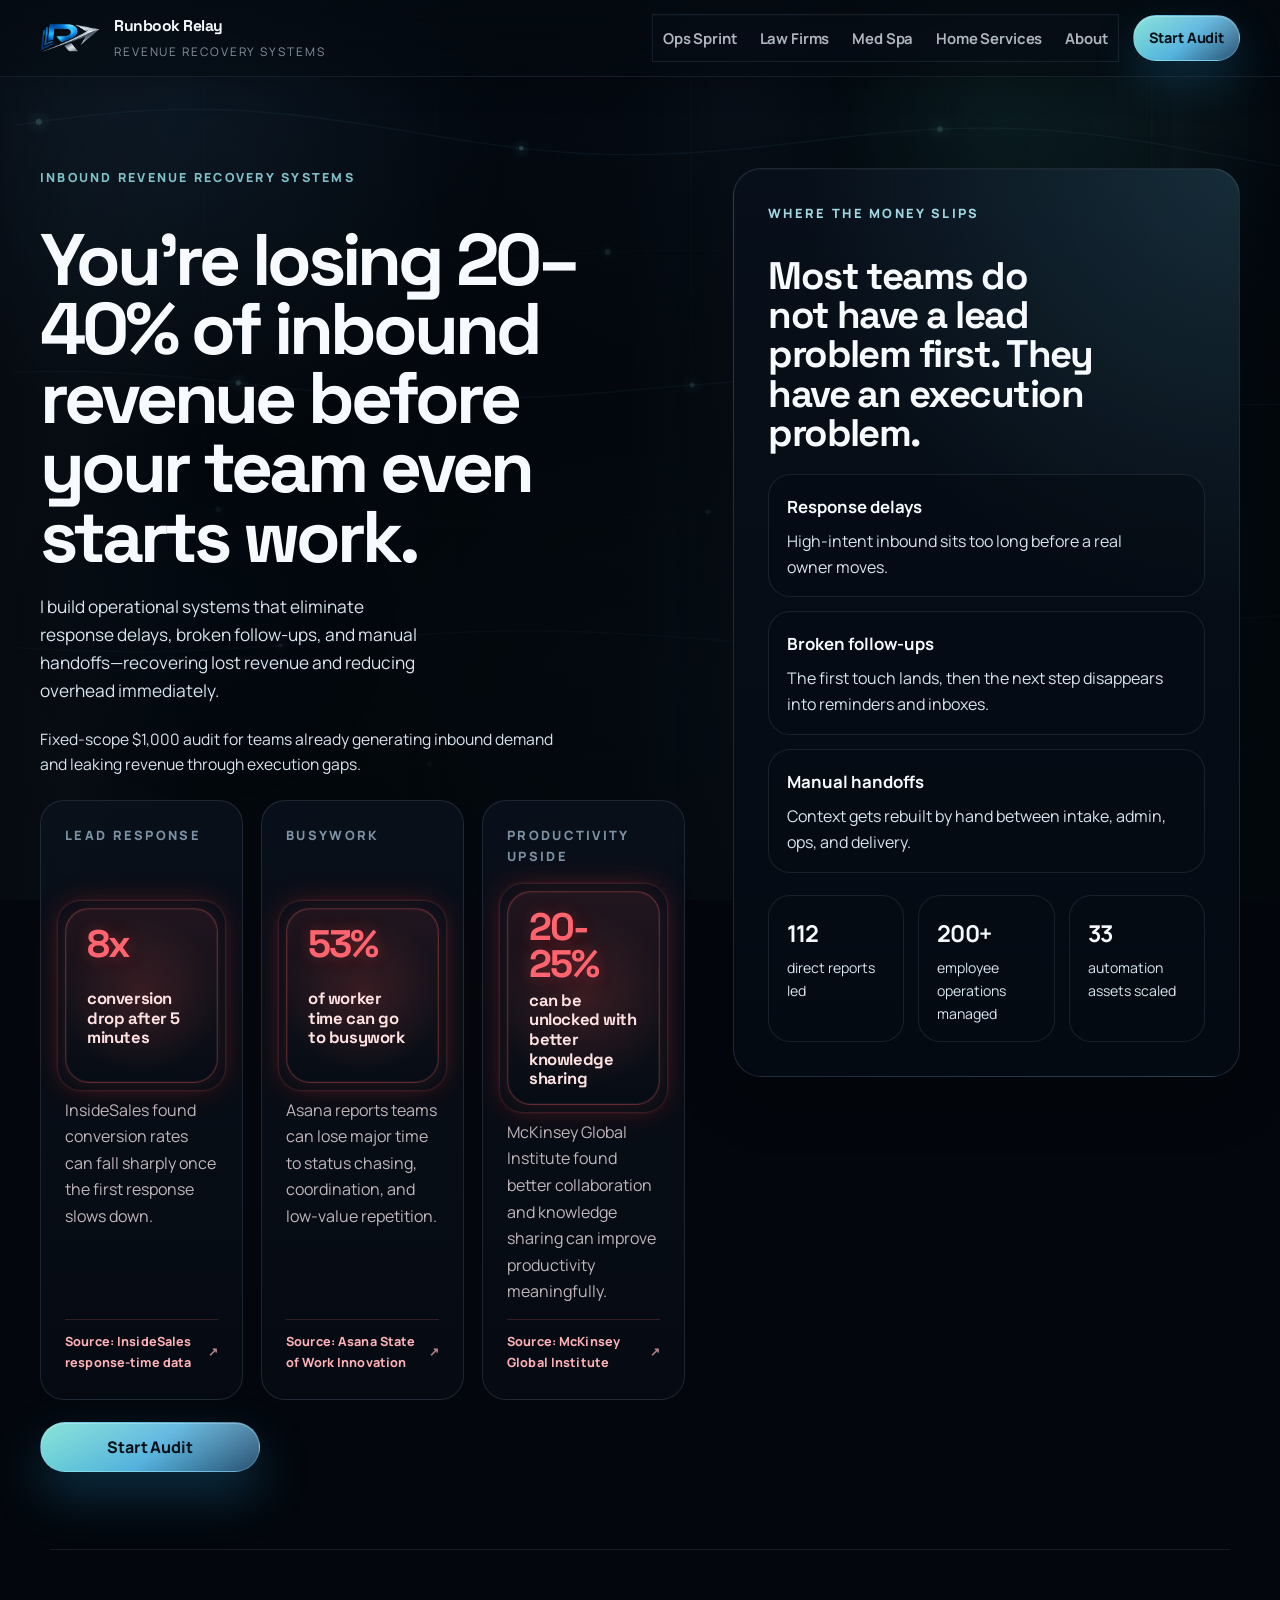
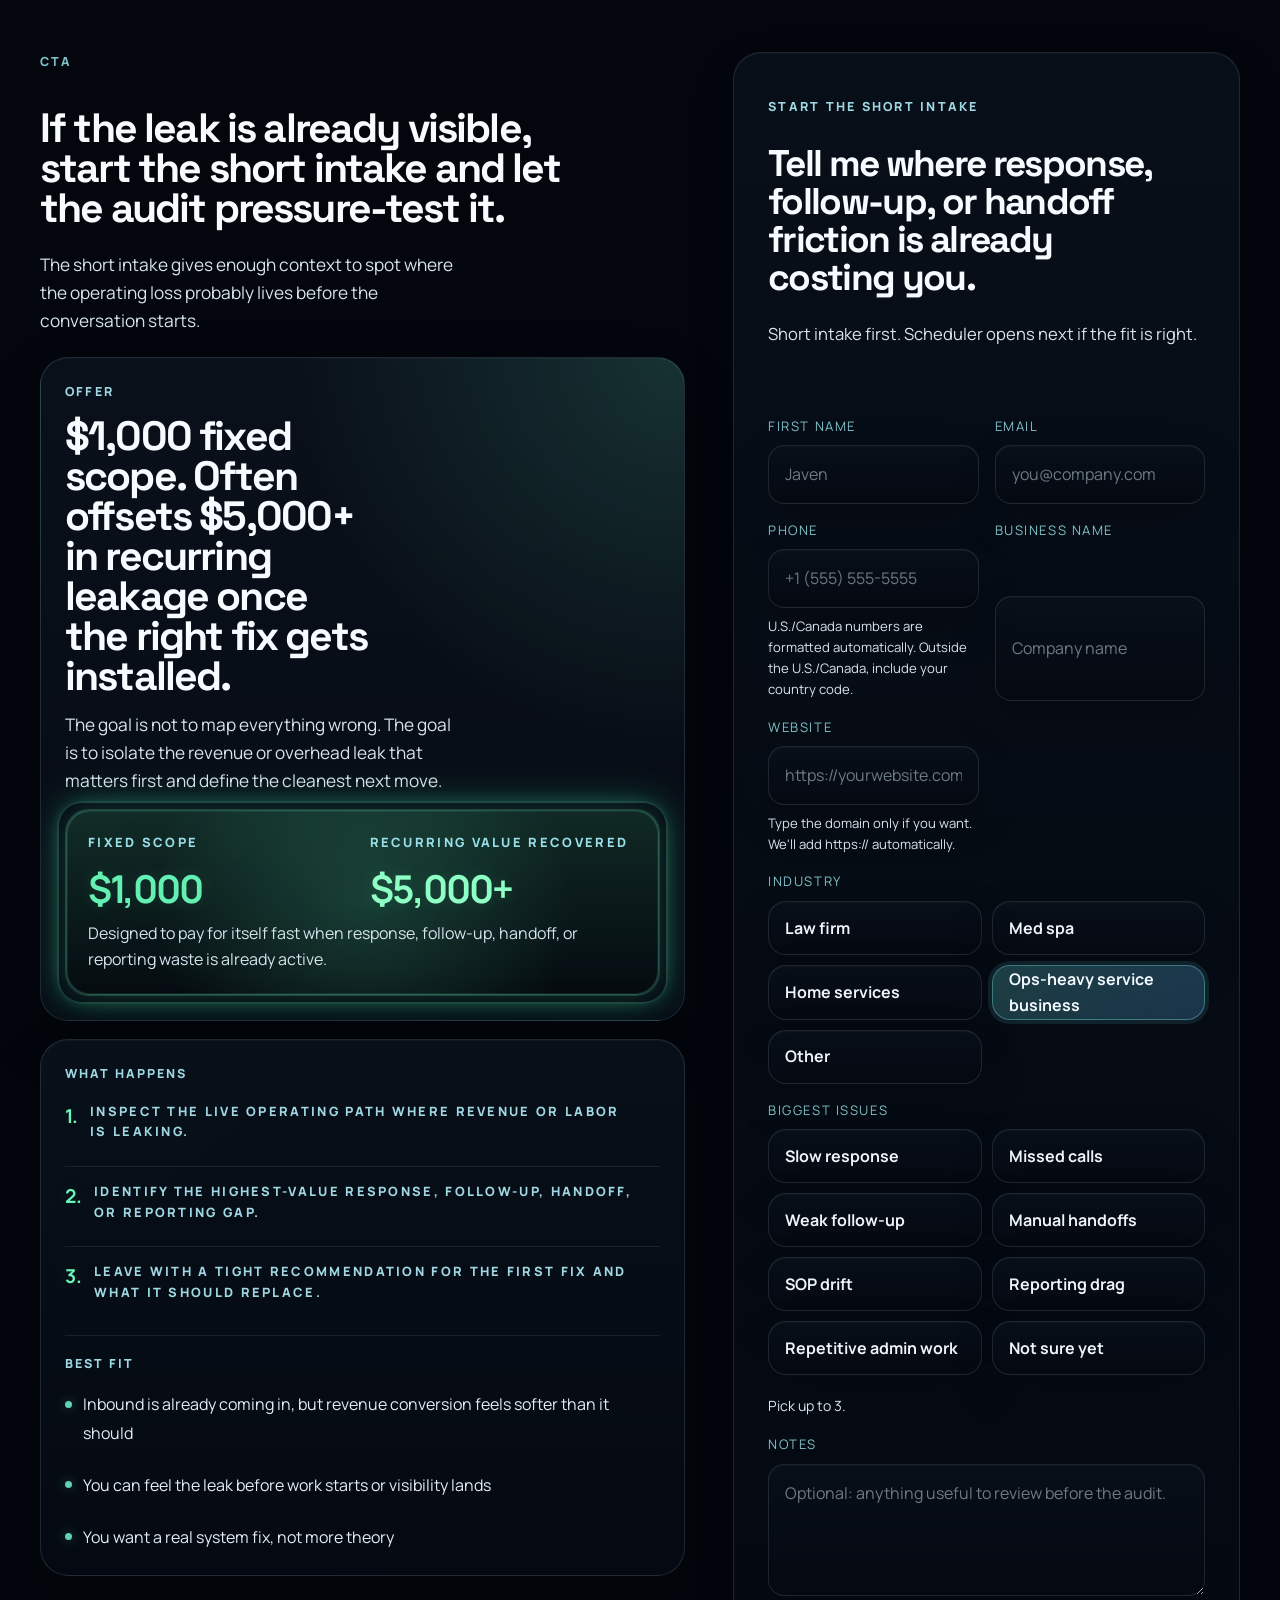
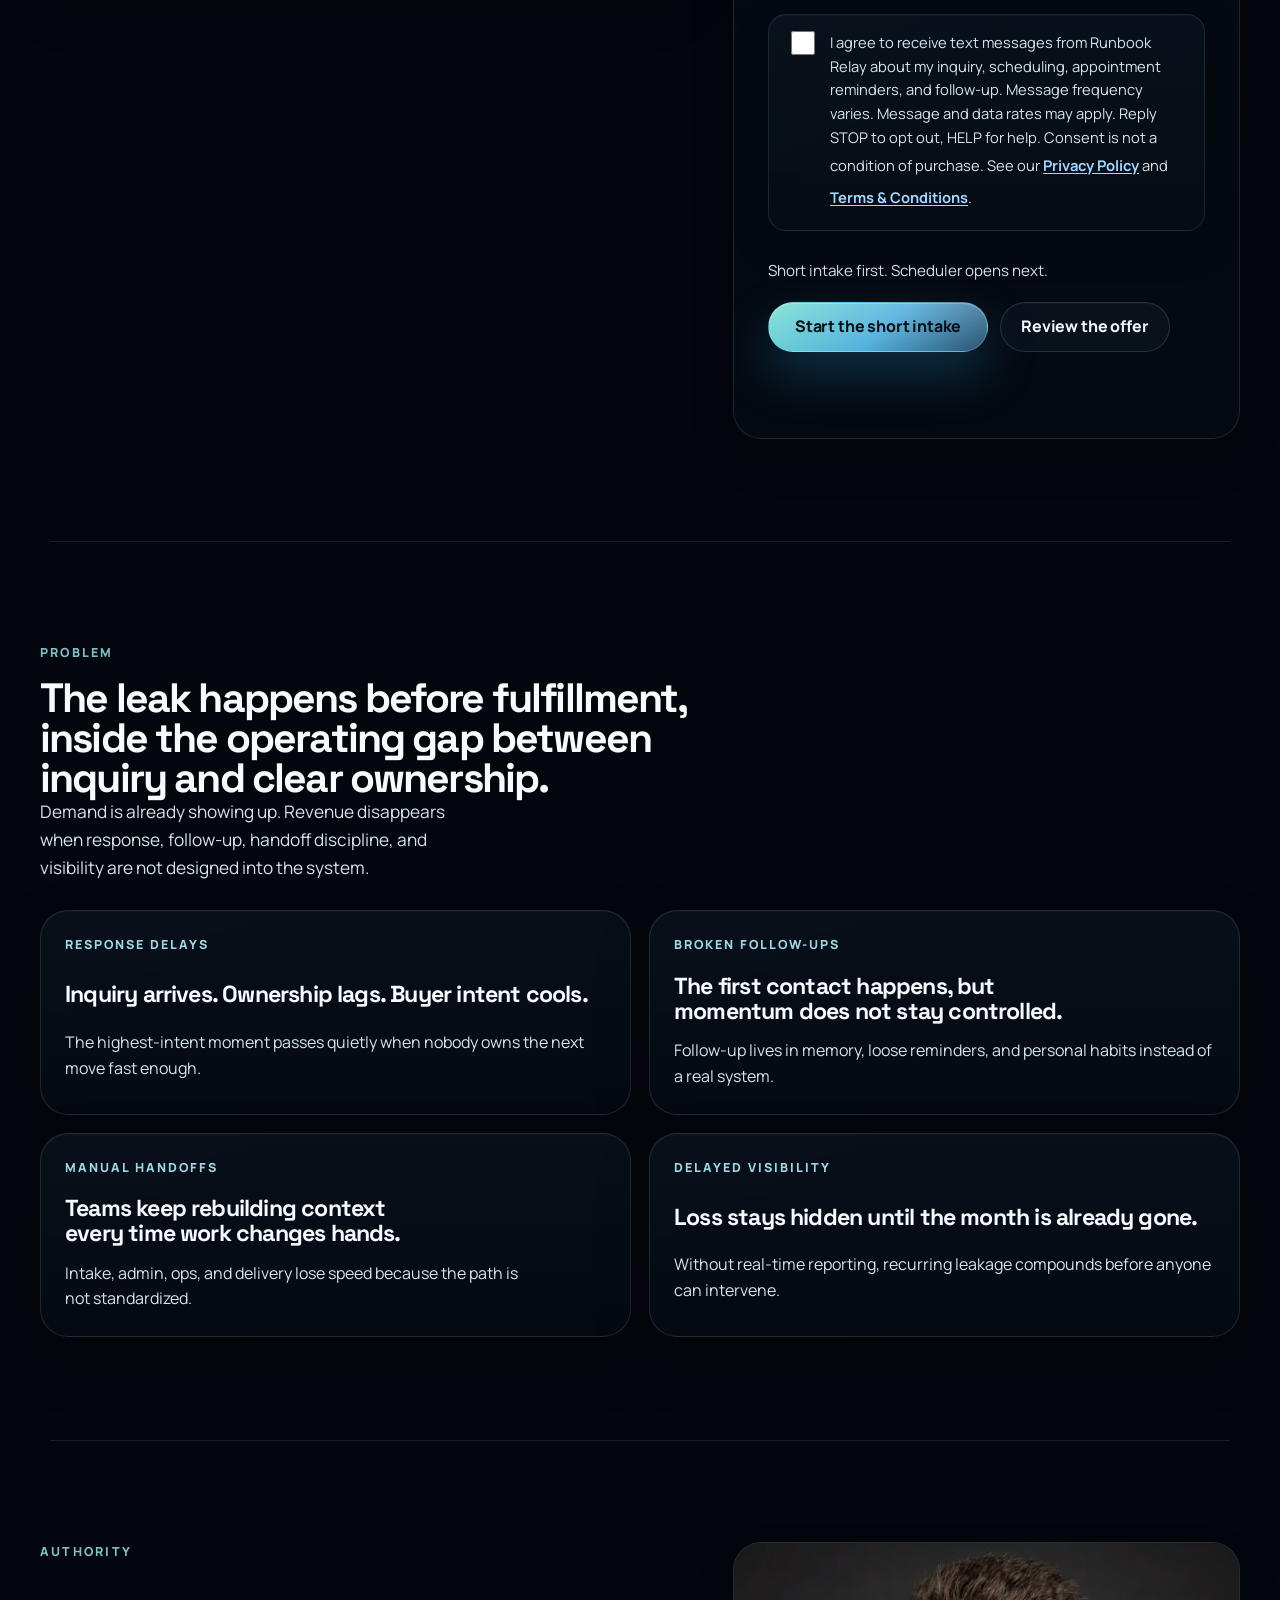
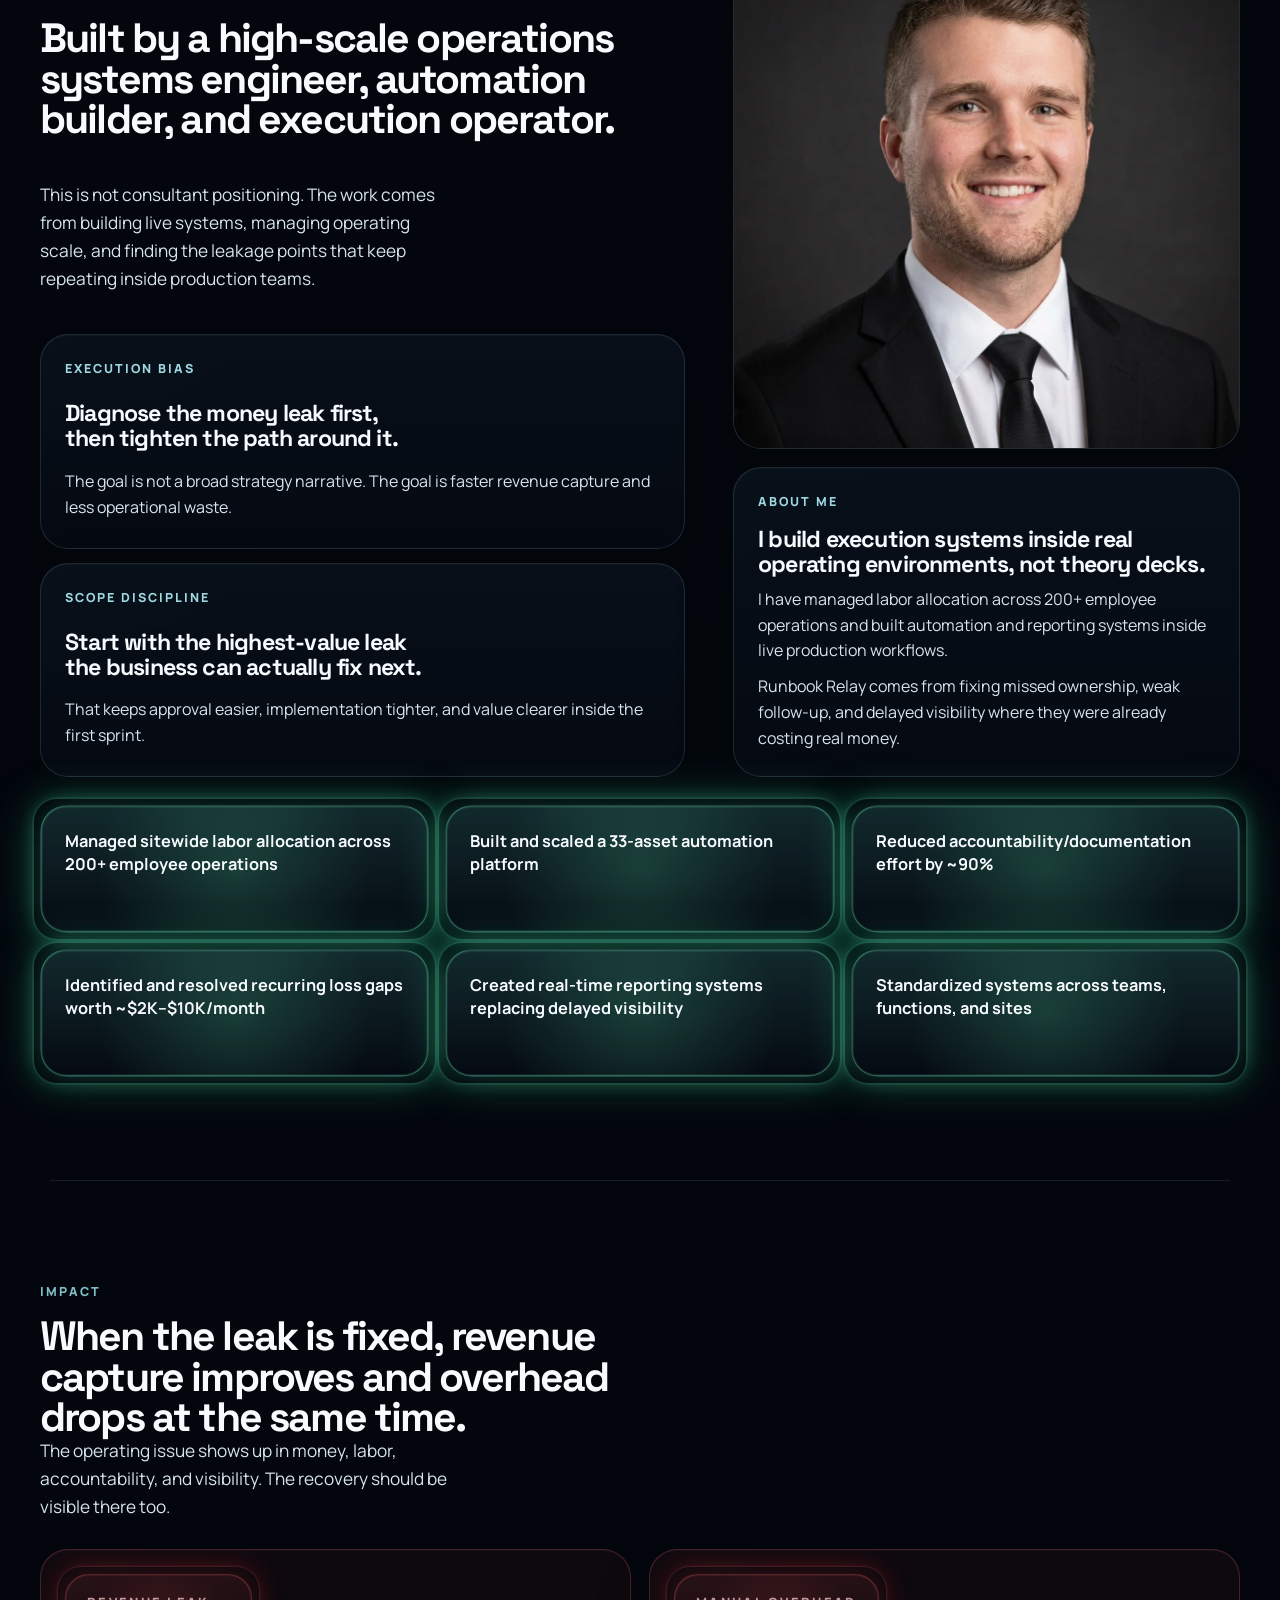
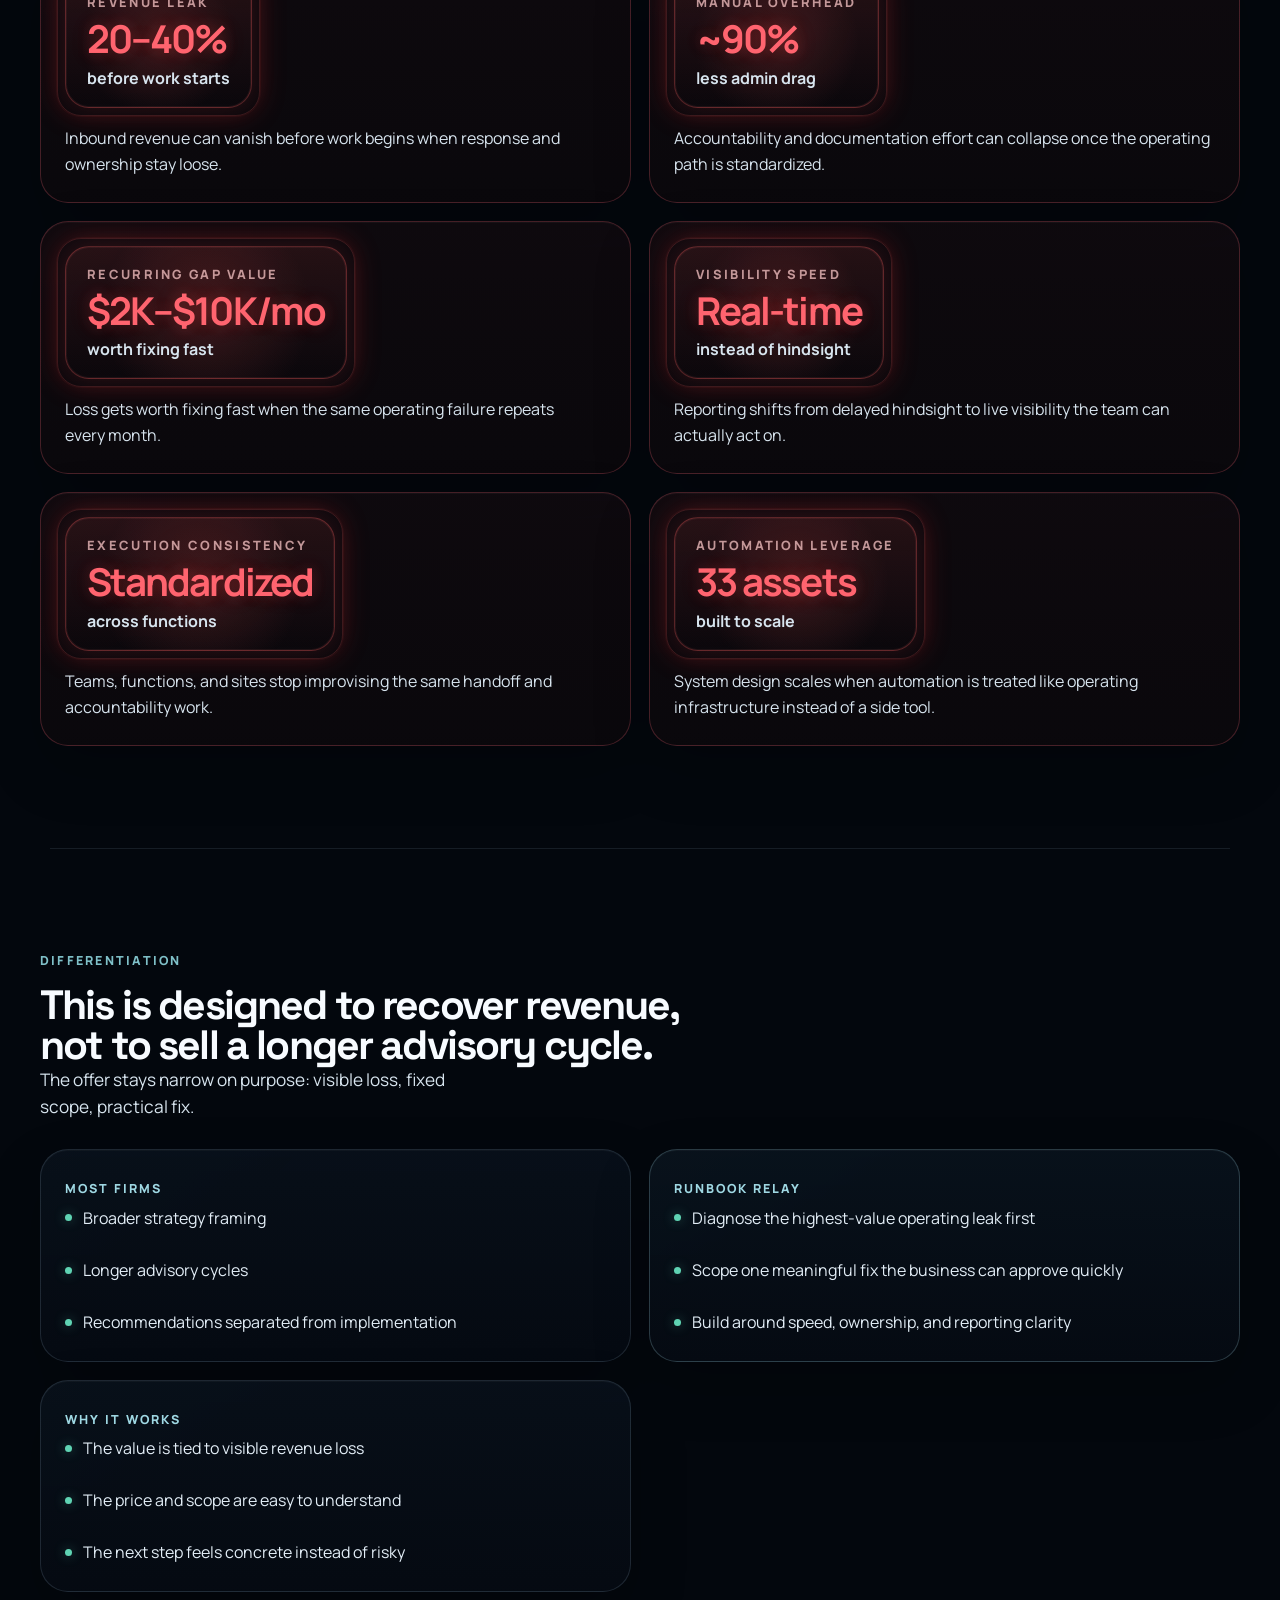
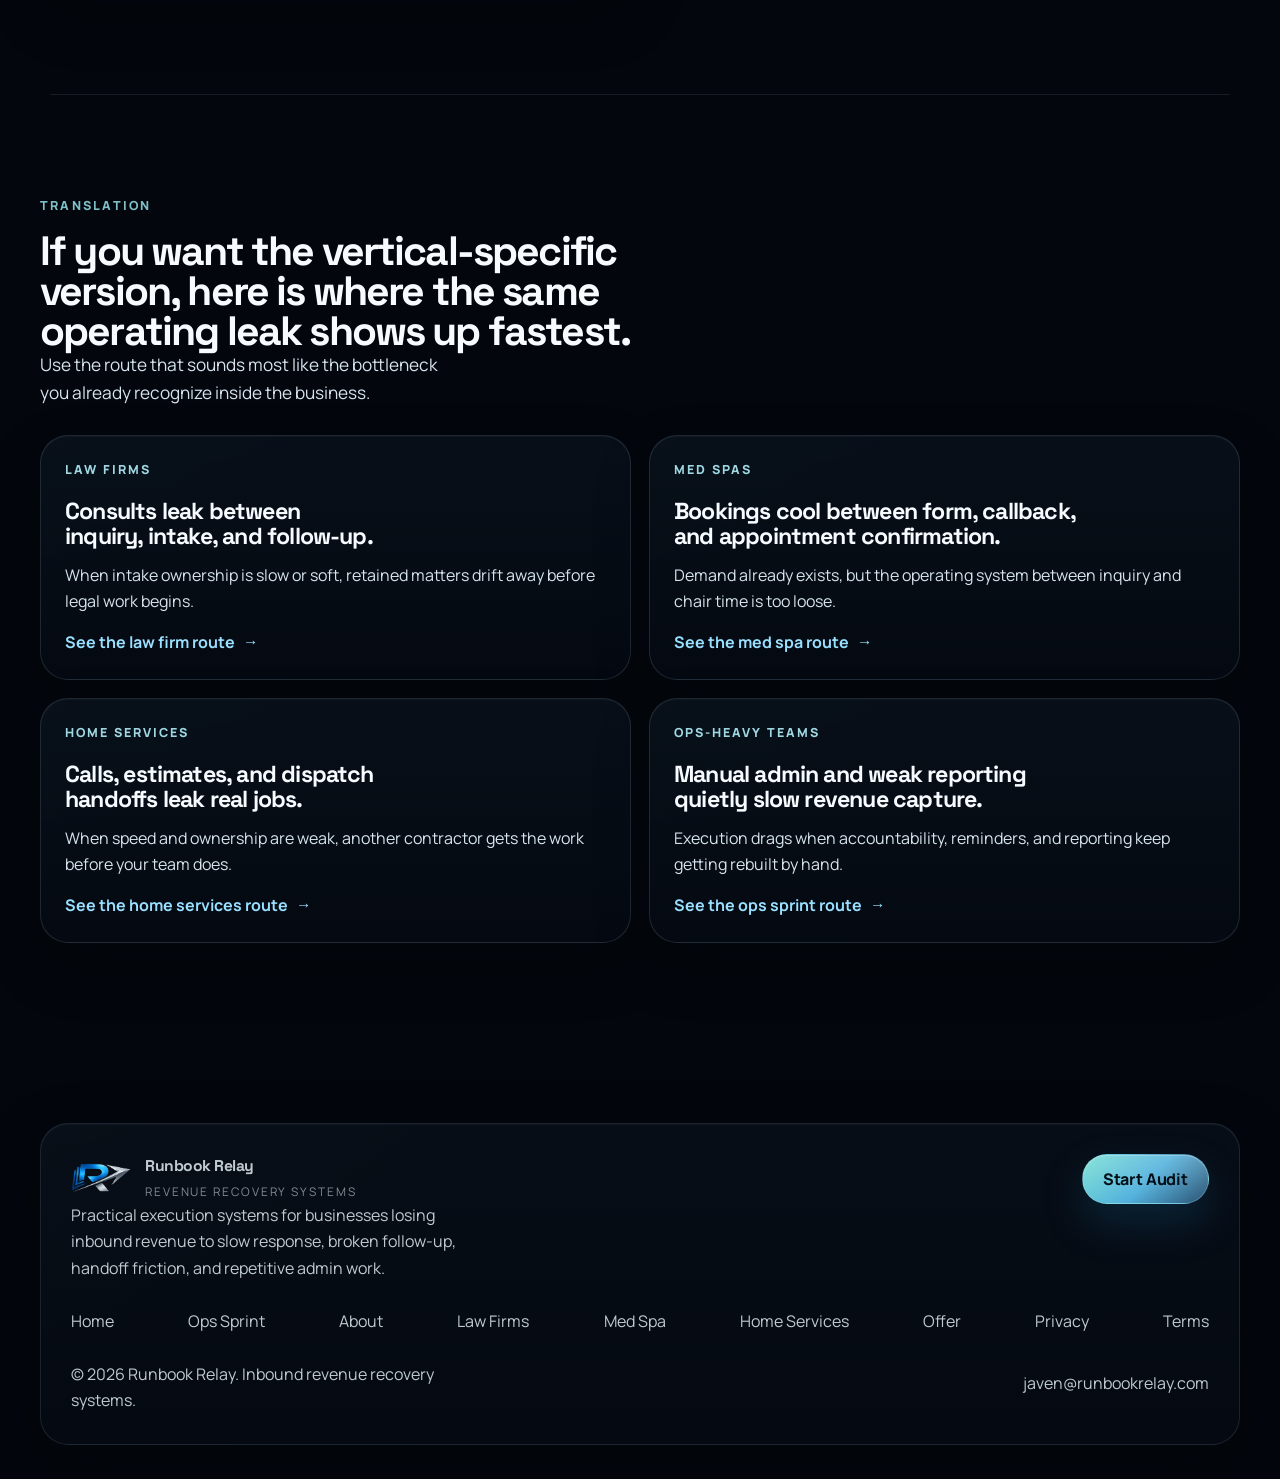
==== index.html @ 5893d386 "move offer beside intake form" ====
<!doctype html>
<html lang="en">
  <head>
    <meta charset="UTF-8" />
    <meta name="viewport" content="width=device-width, initial-scale=1.0" />
    <title>Runbook Relay | Inbound Revenue Recovery Systems</title>
    <meta
      name="description"
      content="Runbook Relay builds operational systems that eliminate response delays, broken follow-ups, and manual handoffs so service businesses recover lost inbound revenue faster."
    />
    <meta name="theme-color" content="#071019" />
    <meta property="og:title" content="Runbook Relay | Inbound Revenue Recovery Systems" />
    <meta
      property="og:description"
      content="Recover inbound revenue lost to slow response, broken follow-up, and manual handoffs with fixed-scope execution systems."
    />
    <meta property="og:type" content="website" />
    <meta property="og:url" content="https://runbookrelay.com/" />
    <meta name="twitter:card" content="summary_large_image" />
    <meta name="twitter:title" content="Runbook Relay | Inbound Revenue Recovery Systems" />
    <meta
      name="twitter:description"
      content="Runbook Relay installs execution systems that recover inbound revenue and cut manual overhead without strategy theater."
    />
    <link rel="icon" type="image/png" sizes="16x16" href="/favicon-16x16.png?v=20260411b" />
    <link rel="icon" type="image/png" sizes="32x32" href="/favicon-32x32.png?v=20260411b" />
    <link rel="shortcut icon" href="/favicon-32x32.png?v=20260411b" />
    <link rel="apple-touch-icon" sizes="180x180" href="/apple-touch-icon.png?v=20260411b" />
    <link
      rel="preload"
      href="./assets/fonts/manrope-latin.woff2?v=20260409i"
      as="font"
      type="font/woff2"
      crossorigin
    />
    <link
      rel="preload"
      href="./assets/fonts/space-grotesk-latin.woff2?v=20260409i"
      as="font"
      type="font/woff2"
      crossorigin
    />
    <link
      rel="preload"
      href="./assets/runbook-relay-brand-mark.webp?v=20260411b"
      as="image"
      type="image/webp"
      fetchpriority="high"
    />
    <link rel="canonical" href="https://runbookrelay.com/" />
    <link rel="stylesheet" href="./assets/styles.css?v=20260412m" />
    <script>
      window.RUNBOOK_RELAY_CONFIG = {
        siteUrl: "https://runbookrelay.com",
        businessName: "Runbook Relay",
        calendlyUrl: "https://calendly.com/javencin/20minopsaudit",
        thankYouPath: "/thank-you/",
        leadStorageKey: "rr_audit_lead",
        leadCaptureWebhook: "https://hooks.zapier.com/hooks/catch/27178698/u7gpaa4/",
        analytics: {
          ga4MeasurementId: "G-ZFQPBPZYZ7",
          posthogApiKey: "phc_rrYJ2yyNMwe4WhzRrTYmtsVxXaX8k3vsYy4yq6fLLn9N",
          posthogApiHost: "https://us.i.posthog.com",
          clarityProjectId: "w8wxphs466",
          debug: false
        }
      };
    </script>
    <script src="./assets/analytics.js?v=20260409i" defer></script>
    <script src="./assets/app.js?v=20260411i" defer></script>
    <script type="application/ld+json">
      {
        "@context": "https://schema.org",
        "@type": "ProfessionalService",
        "name": "Runbook Relay",
        "url": "https://runbookrelay.com/",
        "description": "Operational systems engineering for service businesses losing inbound revenue to response delays, weak follow-up, and manual handoffs.",
        "areaServed": "United States",
        "serviceType": [
          "Operations systems cleanup",
          "Lead follow-up systems",
          "Workflow automation",
          "Speed-to-lead improvement"
        ],
        "offers": {
          "@type": "Offer",
          "name": "Runbook Relay Audit",
          "priceCurrency": "USD",
          "price": "1000"
        }
      }
    </script>
  </head>
  <body class="route-home">
    <header class="site-header" data-site-header>
      <div class="shell site-header-inner">
        <a class="brand" href="./" aria-label="Runbook Relay home">
          <span class="brand-mark" aria-hidden="true"></span>
          <span class="brand-copy">
            <strong>Runbook Relay</strong>
            <span>Revenue recovery systems</span>
          </span>
        </a>

        <div class="nav-shell">
          <nav class="site-nav" aria-label="Primary" data-nav-menu>
            <div class="nav-links">
              <a href="./ops/" data-route="/ops">Ops Sprint</a>
              <a href="./law-firms/" data-route="/law-firms">Law Firms</a>
              <a href="./med-spa/" data-route="/med-spa">Med Spa</a>
              <a href="./home-services/" data-route="/home-services">Home Services</a>
              <a href="./about/" data-route="/about">About</a>
            </div>
          </nav>
          <div class="header-actions">
              <a class="button button-small button-primary" href="#audit-form" data-track="cta" data-track-label="nav_book_audit">Start Audit</a>
            </div>
          <button class="nav-toggle" type="button" aria-expanded="false" aria-label="Toggle navigation" data-nav-toggle>
            <span></span>
          </button>
        </div>
      </div>
    </header>

    <main class="rr-homepage">
      <section class="rr-home-section rr-home-hero anchor-offset" id="top">
        <div class="shell rr-home-hero-grid">
          <div class="rr-home-hero-copy" data-reveal>
            <p class="eyebrow">Inbound Revenue Recovery Systems</p>
            <h1 class="rr-home-hero-title">You&rsquo;re losing 20&ndash;40% of inbound revenue before your team even starts work.</h1>
            <p class="rr-home-hero-subhead">
              I build operational systems that eliminate response delays, broken follow-ups, and manual handoffs&mdash;recovering lost revenue and reducing overhead immediately.
            </p>
            <p class="rr-home-support">Fixed-scope $1,000 audit for teams already generating inbound demand and leaking revenue through execution gaps.</p>
            <div class="rr-home-hero-metrics" aria-label="Cited operating proof">
              <article class="rr-home-stat-card is-alert">
                <span class="proof-label">Lead response</span>
                <div class="proof-stat-lockup">
                  <strong class="proof-stat">8x</strong>
                  <p class="proof-emphasis">conversion drop after 5 minutes</p>
                </div>
                <p class="proof-copy">InsideSales found conversion rates can fall sharply once the first response slows down.</p>
                <a class="proof-source" href="https://www.insidesales.com/response-time-matters/" target="_blank" rel="noreferrer">Source: InsideSales response-time data</a>
              </article>
              <article class="rr-home-stat-card is-alert">
                <span class="proof-label">Busywork</span>
                <div class="proof-stat-lockup">
                  <strong class="proof-stat">53%</strong>
                  <p class="proof-emphasis">of worker time can go to busywork</p>
                </div>
                <p class="proof-copy">Asana reports teams can lose major time to status chasing, coordination, and low-value repetition.</p>
                <a class="proof-source" href="https://asana.com/resources/state-of-work-innovation" target="_blank" rel="noreferrer">Source: Asana State of Work Innovation</a>
              </article>
              <article class="rr-home-stat-card is-alert">
                <span class="proof-label">Productivity upside</span>
                <div class="proof-stat-lockup">
                  <strong class="proof-stat">20-25%</strong>
                  <p class="proof-emphasis">can be unlocked with better knowledge sharing</p>
                </div>
                <p class="proof-copy">McKinsey Global Institute found better collaboration and knowledge sharing can improve productivity meaningfully.</p>
                <a class="proof-source" href="https://www.mckinsey.com/industries/technology-media-and-telecommunications/our-insights/the-social-economy" target="_blank" rel="noreferrer">Source: McKinsey Global Institute</a>
              </article>
            </div>
            <div class="rr-home-hero-actions">
              <a class="button button-primary" href="#audit-form" data-track="cta" data-track-label="home_hero_start_audit">Start Audit</a>
            </div>
          </div>

          <aside class="rr-home-hero-panel" data-reveal>
            <p class="rr-home-panel-kicker">Where the money slips</p>
            <h2 class="rr-home-panel-title">Most teams do not have a lead problem first. They have an execution problem.</h2>
            <div class="rr-home-hero-list" aria-label="Execution leaks">
              <article class="rr-home-hero-list-item">
                <strong>Response delays</strong>
                <p>High-intent inbound sits too long before a real owner moves.</p>
              </article>
              <article class="rr-home-hero-list-item">
                <strong>Broken follow-ups</strong>
                <p>The first touch lands, then the next step disappears into reminders and inboxes.</p>
              </article>
              <article class="rr-home-hero-list-item">
                <strong>Manual handoffs</strong>
                <p>Context gets rebuilt by hand between intake, admin, ops, and delivery.</p>
              </article>
            </div>
            <div class="rr-home-mini-stats">
              <article class="rr-home-mini-stat">
                <strong>112</strong>
                <span>direct reports led</span>
              </article>
              <article class="rr-home-mini-stat">
                <strong>200+</strong>
                <span>employee operations managed</span>
              </article>
              <article class="rr-home-mini-stat">
                <strong>33</strong>
                <span>automation assets scaled</span>
              </article>
            </div>
          </aside>
        </div>
      </section>

<section class="rr-home-section anchor-offset" id="authority">
        <div class="shell rr-home-stack">
          <div class="rr-home-authority-grid" data-reveal>
            <div class="rr-home-authority-intro">
              <p class="eyebrow">Authority</p>
              <h2 class="rr-home-section-title">Built by a high-scale operations systems engineer, automation builder, and execution operator.</h2>
              <p class="rr-home-section-copy">
                This is not consultant positioning. The work comes from building live systems, managing operating scale, and finding the leakage points that keep repeating inside production teams.
              </p>
              <div class="rr-home-authority-summary">
                <article class="rr-home-card rr-home-authority-card">
                  <span class="card-kicker">Execution bias</span>
                  <h3 class="card-title">Diagnose the money leak first, then tighten the path around it.</h3>
                  <p>The goal is not a broad strategy narrative. The goal is faster revenue capture and less operational waste.</p>
                </article>
                <article class="rr-home-card rr-home-authority-card">
                  <span class="card-kicker">Scope discipline</span>
                  <h3 class="card-title">Start with the highest-value leak the business can actually fix next.</h3>
                  <p>That keeps approval easier, implementation tighter, and value clearer inside the first sprint.</p>
                </article>
              </div>
            </div>
            <div class="rr-home-authority-side">
              <figure class="rr-home-authority-photo">
                <img
                  src="./assets/founder-javen-cinocca.webp"
                  alt="Javen Cinocca, founder of Runbook Relay"
                  loading="eager"
                  fetchpriority="low"
                  decoding="async"
                  width="1024"
                  height="1024"
                />
              </figure>
              <article class="rr-home-card rr-home-about-box">
                <div class="rr-home-about-copy">
                  <span class="card-kicker">About me</span>
                  <h3 class="card-title">I build execution systems inside real operating environments, not theory decks.</h3>
                  <p>I have managed labor allocation across 200+ employee operations and built automation and reporting systems inside live production workflows.</p>
                  <p>Runbook Relay comes from fixing missed ownership, weak follow-up, and delayed visibility where they were already costing real money.</p>
                </div>
              </article>
            </div>
          </div>
          <div class="rr-home-proof-grid" aria-label="Authority proof points" data-reveal>
            <article class="rr-home-card rr-home-proof-card"><strong>Managed sitewide labor allocation across 200+ employee operations</strong></article>
            <article class="rr-home-card rr-home-proof-card"><strong>Built and scaled a 33-asset automation platform</strong></article>
            <article class="rr-home-card rr-home-proof-card"><strong>Reduced accountability/documentation effort by ~90%</strong></article>
            <article class="rr-home-card rr-home-proof-card"><strong>Identified and resolved recurring loss gaps worth ~$2K&ndash;$10K/month</strong></article>
            <article class="rr-home-card rr-home-proof-card"><strong>Created real-time reporting systems replacing delayed visibility</strong></article>
            <article class="rr-home-card rr-home-proof-card"><strong>Standardized systems across teams, functions, and sites</strong></article>
          </div>
        </div>
      </section>

<section class="rr-home-section anchor-offset" id="problem">
        <div class="shell rr-home-stack">
          <div class="rr-home-section-heading" data-reveal>
            <p class="eyebrow">Problem</p>
            <h2 class="rr-home-section-title">The leak happens before fulfillment, inside the operating gap between inquiry and clear ownership.</h2>
            <p class="rr-home-section-copy">
              Demand is already showing up. Revenue disappears when response, follow-up, handoff discipline, and visibility are not designed into the system.
            </p>
          </div>
          <div class="rr-home-problem-grid" data-reveal>
            <article class="rr-home-card rr-home-problem-card">
              <span class="card-kicker">Response delays</span>
              <h3 class="card-title">Inquiry arrives. Ownership lags. Buyer intent cools.</h3>
              <p>The highest-intent moment passes quietly when nobody owns the next move fast enough.</p>
            </article>
            <article class="rr-home-card rr-home-problem-card">
              <span class="card-kicker">Broken follow-ups</span>
              <h3 class="card-title">The first contact happens, but momentum does not stay controlled.</h3>
              <p>Follow-up lives in memory, loose reminders, and personal habits instead of a real system.</p>
            </article>
            <article class="rr-home-card rr-home-problem-card">
              <span class="card-kicker">Manual handoffs</span>
              <h3 class="card-title">Teams keep rebuilding context every time work changes hands.</h3>
              <p>Intake, admin, ops, and delivery lose speed because the path is not standardized.</p>
            </article>
            <article class="rr-home-card rr-home-problem-card">
              <span class="card-kicker">Delayed visibility</span>
              <h3 class="card-title">Loss stays hidden until the month is already gone.</h3>
              <p>Without real-time reporting, recurring leakage compounds before anyone can intervene.</p>
            </article>
          </div>
        </div>
      </section>

<section class="rr-home-section anchor-offset" id="impact">
        <div class="shell rr-home-stack">
          <div class="rr-home-section-heading" data-reveal>
            <p class="eyebrow">Impact</p>
            <h2 class="rr-home-section-title">When the leak is fixed, revenue capture improves and overhead drops at the same time.</h2>
            <p class="rr-home-section-copy">
              The operating issue shows up in money, labor, accountability, and visibility. The recovery should be visible there too.
            </p>
          </div>
          <div class="rr-home-impact-grid" data-reveal>
            <article class="rr-home-card rr-home-impact-card">
              <div class="rr-home-impact-lockup">
                <span>Revenue leak</span>
                <strong>20&ndash;40%</strong>
                <p class="rr-home-impact-emphasis">before work starts</p>
              </div>
              <p>Inbound revenue can vanish before work begins when response and ownership stay loose.</p>
            </article>
            <article class="rr-home-card rr-home-impact-card">
              <div class="rr-home-impact-lockup">
                <span>Manual overhead</span>
                <strong>~90%</strong>
                <p class="rr-home-impact-emphasis">less admin drag</p>
              </div>
              <p>Accountability and documentation effort can collapse once the operating path is standardized.</p>
            </article>
            <article class="rr-home-card rr-home-impact-card">
              <div class="rr-home-impact-lockup">
                <span>Recurring gap value</span>
                <strong>$2K&ndash;$10K/mo</strong>
                <p class="rr-home-impact-emphasis">worth fixing fast</p>
              </div>
              <p>Loss gets worth fixing fast when the same operating failure repeats every month.</p>
            </article>
            <article class="rr-home-card rr-home-impact-card">
              <div class="rr-home-impact-lockup">
                <span>Visibility speed</span>
                <strong>Real-time</strong>
                <p class="rr-home-impact-emphasis">instead of hindsight</p>
              </div>
              <p>Reporting shifts from delayed hindsight to live visibility the team can actually act on.</p>
            </article>
            <article class="rr-home-card rr-home-impact-card">
              <div class="rr-home-impact-lockup">
                <span>Execution consistency</span>
                <strong>Standardized</strong>
                <p class="rr-home-impact-emphasis">across functions</p>
              </div>
              <p>Teams, functions, and sites stop improvising the same handoff and accountability work.</p>
            </article>
            <article class="rr-home-card rr-home-impact-card">
              <div class="rr-home-impact-lockup">
                <span>Automation leverage</span>
                <strong>33 assets</strong>
                <p class="rr-home-impact-emphasis">built to scale</p>
              </div>
              <p>System design scales when automation is treated like operating infrastructure instead of a side tool.</p>
            </article>
          </div>
        </div>
      </section>

<section class="rr-home-section anchor-offset" id="differentiation">
        <div class="shell rr-home-stack">
          <div class="rr-home-section-heading" data-reveal>
            <p class="eyebrow">Differentiation</p>
            <h2 class="rr-home-section-title">This is designed to recover revenue, not to sell a longer advisory cycle.</h2>
            <p class="rr-home-section-copy">
              The offer stays narrow on purpose: visible loss, fixed scope, practical fix.
            </p>
          </div>
          <div class="rr-home-diff-grid" data-reveal>
            <article class="rr-home-card rr-home-diff-card">
              <span class="card-kicker">Most firms</span>
              <ul class="list-tight">
                <li>Broader strategy framing</li>
                <li>Longer advisory cycles</li>
                <li>Recommendations separated from implementation</li>
              </ul>
            </article>
            <article class="rr-home-card rr-home-diff-card rr-home-diff-card-primary">
              <span class="card-kicker">Runbook Relay</span>
              <ul class="list-tight">
                <li>Diagnose the highest-value operating leak first</li>
                <li>Scope one meaningful fix the business can approve quickly</li>
                <li>Build around speed, ownership, and reporting clarity</li>
              </ul>
            </article>
            <article class="rr-home-card rr-home-diff-card">
              <span class="card-kicker">Why it works</span>
              <ul class="list-tight">
                <li>The value is tied to visible revenue loss</li>
                <li>The price and scope are easy to understand</li>
                <li>The next step feels concrete instead of risky</li>
              </ul>
            </article>
          </div>
        </div>
      </section>

<section class="rr-home-section anchor-offset" id="translation">
        <div class="shell rr-home-stack">
          <div class="rr-home-section-heading" data-reveal>
            <p class="eyebrow">Translation</p>
            <h2 class="rr-home-section-title">If you want the vertical-specific version, here is where the same operating leak shows up fastest.</h2>
            <p class="rr-home-section-copy">Use the route that sounds most like the bottleneck you already recognize inside the business.</p>
          </div>
          <div class="rr-home-translation-grid" data-reveal>
            <article class="rr-home-card rr-home-translation-card">
              <span class="card-kicker">Law firms</span>
              <h3 class="card-title">Consults leak between inquiry, intake, and follow-up.</h3>
              <p>When intake ownership is slow or soft, retained matters drift away before legal work begins.</p>
              <a class="route-link" href="./law-firms/">See the law firm route</a>
            </article>
            <article class="rr-home-card rr-home-translation-card">
              <span class="card-kicker">Med spas</span>
              <h3 class="card-title">Bookings cool between form, callback, and appointment confirmation.</h3>
              <p>Demand already exists, but the operating system between inquiry and chair time is too loose.</p>
              <a class="route-link" href="./med-spa/">See the med spa route</a>
            </article>
            <article class="rr-home-card rr-home-translation-card">
              <span class="card-kicker">Home services</span>
              <h3 class="card-title">Calls, estimates, and dispatch handoffs leak real jobs.</h3>
              <p>When speed and ownership are weak, another contractor gets the work before your team does.</p>
              <a class="route-link" href="./home-services/">See the home services route</a>
            </article>
            <article class="rr-home-card rr-home-translation-card">
              <span class="card-kicker">Ops-heavy teams</span>
              <h3 class="card-title">Manual admin and weak reporting quietly slow revenue capture.</h3>
              <p>Execution drags when accountability, reminders, and reporting keep getting rebuilt by hand.</p>
              <a class="route-link" href="./ops/">See the ops sprint route</a>
            </article>
          </div>
        </div>
      </section>

<section class="rr-home-section anchor-offset" id="cta">
        <div class="shell rr-home-cta-grid">
          <article class="rr-home-cta-copy" data-reveal>
            <p class="eyebrow">CTA</p>
            <h2 class="rr-home-section-title">If the leak is already visible, start the short intake and let the audit pressure-test it.</h2>
            <p class="rr-home-section-copy">
              The short intake gives enough context to spot where the operating loss probably lives before the conversation starts.
            </p>
            <div class="rr-home-offer-shell anchor-offset" id="offer">
              <div class="rr-home-offer-grid">
                <article class="rr-home-card rr-home-offer-card rr-home-offer-primary">
                  <p class="eyebrow">Offer</p>
                  <h3 class="rr-home-section-title">$1,000 fixed scope. Often offsets $5,000+ in recurring leakage once the right fix gets installed.</h3>
                  <p class="rr-home-section-copy">
                    The goal is not to map everything wrong. The goal is to isolate the revenue or overhead leak that matters first and define the cleanest next move.
                  </p>
                  <div class="rr-home-offer-price">
                    <div class="rr-home-offer-metric">
                      <span>Fixed scope</span>
                      <strong>$1,000</strong>
                    </div>
                    <div class="rr-home-offer-metric rr-home-offer-metric-success">
                      <span>Recurring value recovered</span>
                      <strong>$5,000+</strong>
                    </div>
                    <p>Designed to pay for itself fast when response, follow-up, handoff, or reporting waste is already active.</p>
                  </div>
                </article>
                <article class="rr-home-card rr-home-offer-card rr-home-offer-detail">
                  <div class="rr-home-offer-detail-block">
                    <span class="card-kicker">What happens</span>
                    <div class="rr-home-offer-steps">
                      <div><strong>1.</strong><span>Inspect the live operating path where revenue or labor is leaking.</span></div>
                      <div><strong>2.</strong><span>Identify the highest-value response, follow-up, handoff, or reporting gap.</span></div>
                      <div><strong>3.</strong><span>Leave with a tight recommendation for the first fix and what it should replace.</span></div>
                    </div>
                  </div>
                  <div class="rr-home-offer-detail-block">
                    <span class="card-kicker">Best fit</span>
                    <ul class="list-tight">
                      <li>Inbound is already coming in, but revenue conversion feels softer than it should</li>
                      <li>You can feel the leak before work starts or visibility lands</li>
                      <li>You want a real system fix, not more theory</li>
                    </ul>
                  </div>
                </article>
              </div>
            </div>
          </article>

          <article class="surface rr-home-form-panel form-panel" data-reveal id="audit-form">
            <div class="section-header compact">
              <p class="eyebrow">Start the short intake</p>
              <h3 class="section-title">Tell me where response, follow-up, or handoff friction is already costing you.</h3>
              <p class="section-copy">Short intake first. Scheduler opens next if the fit is right.</p>
            </div>
            <form class="audit-form" data-audit-form data-default-industry="ops_heavy_services" data-page-label="/" novalidate>
              <div class="form-grid">
                <label class="field">
                  <span class="field-label">First name</span>
                  <input type="text" name="first_name" placeholder="Javen" required />
                </label>
                <label class="field">
                  <span class="field-label">Email</span>
                  <input type="email" name="email" placeholder="you@company.com" required />
                </label>
                <label class="field">
                  <span class="field-label">Phone</span>
                  <input type="tel" name="phone" placeholder="+1 (555) 555-5555" inputmode="tel" autocomplete="tel" required />
                  <span class="field-help">U.S./Canada numbers are formatted automatically. Outside the U.S./Canada, include your country code.</span>
                </label>
                <label class="field">
                  <span class="field-label">Business name</span>
                  <input type="text" name="business_name" placeholder="Company name" required />
                </label>
                <label class="field">
                  <span class="field-label">Website</span>
                  <input
                    type="text"
                    name="website"
                    inputmode="url"
                    autocomplete="url"
                    autocapitalize="none"
                    spellcheck="false"
                    placeholder="https://yourwebsite.com"
                    required
                  />
                  <span class="field-help">Type the domain only if you want. We&apos;ll add https:// automatically.</span>
                </label>
                <div class="field field-full choice-field">
                  <span class="field-label">Industry</span>
                  <div class="choice-group" data-choice-group data-choice-name="industry">
                    <input type="hidden" name="industry" required data-choice-input />
                    <div class="choice-options">
                      <button class="choice-button" type="button" data-choice-value="law_firm">Law firm</button>
                      <button class="choice-button" type="button" data-choice-value="med_spa">Med spa</button>
                      <button class="choice-button" type="button" data-choice-value="home_services">Home services</button>
                      <button class="choice-button" type="button" data-choice-value="ops_heavy_services">Ops-heavy service business</button>
                      <button class="choice-button" type="button" data-choice-value="other">Other</button>
                    </div>
                  </div>
                </div>
                <div class="field field-full choice-field">
                  <span class="field-label">Biggest issues</span>
                  <div class="choice-group" data-choice-group data-choice-name="biggest_issue" data-choice-max="3">
                    <input type="hidden" name="biggest_issue" required data-choice-input />
                    <div class="choice-options">
                      <button class="choice-button" type="button" data-choice-value="slow_response">Slow response</button>
                      <button class="choice-button" type="button" data-choice-value="missed_calls">Missed calls</button>
                      <button class="choice-button" type="button" data-choice-value="weak_follow_up">Weak follow-up</button>
                      <button class="choice-button" type="button" data-choice-value="manual_handoffs">Manual handoffs</button>
                      <button class="choice-button" type="button" data-choice-value="sop_drift">SOP drift</button>
                      <button class="choice-button" type="button" data-choice-value="reporting_drag">Reporting drag</button>
                      <button class="choice-button" type="button" data-choice-value="repetitive_admin">Repetitive admin work</button>
                      <button class="choice-button" type="button" data-choice-value="not_sure">Not sure yet</button>
                    </div>
                    <p class="choice-note" data-choice-status>Pick up to 3.</p>
                  </div>
                </div>
                <label class="field field-full">
                  <span class="field-label">Notes</span>
                  <textarea name="notes" placeholder="Optional: anything useful to review before the audit."></textarea>
                </label>
              </div>

              <input type="hidden" name="source_page" />
              <input type="hidden" name="source_path" />
              <input type="hidden" name="source_url" />
              <input type="hidden" name="utm_source" />
              <input type="hidden" name="utm_medium" />
              <input type="hidden" name="utm_campaign" />
              <input type="hidden" name="submitted_at" />

              <label class="sms-consent">
                <input type="checkbox" name="sms_consent" value="agreed" required />
                <span>
                  I agree to receive text messages from Runbook Relay about my inquiry, scheduling, appointment reminders, and follow-up. Message frequency varies. Message and data rates may apply. Reply STOP to opt out, HELP for help. Consent is not a condition of purchase. See our
                  <a href="./privacy/" target="_blank" rel="noopener noreferrer">Privacy Policy</a>
                  and
                  <a href="./terms/" target="_blank" rel="noopener noreferrer">Terms &amp; Conditions</a>.
                </span>
              </label>
              <p class="field-note">Short intake first. Scheduler opens next.</p>
              <div class="form-actions">
                <button class="button button-primary" type="submit">Start the short intake</button>
                <a class="button button-secondary" href="#offer">Review the offer</a>
              </div>
              <p class="form-status" data-form-status aria-live="polite"></p>
            </form>
          </article>
        </div>
      </section>
    </main>

    <footer class="footer">
      <div class="shell footer-shell">
        <div class="footer-top">
          <div>
            <a class="brand" href="./" aria-label="Runbook Relay home">
              <span class="brand-mark" aria-hidden="true"></span>
              <span class="brand-copy">
                <strong>Runbook Relay</strong>
                <span>Revenue recovery systems</span>
              </span>
            </a>
            <p class="footer-copy">
              Practical execution systems for businesses losing inbound revenue to slow response,
              broken follow-up, handoff friction, and repetitive admin work.
            </p>
          </div>
          <a class="button button-primary" href="#audit-form">Start Audit</a>
        </div>
        <div class="footer-links">
          <a href="./">Home</a>
          <a href="./ops/">Ops Sprint</a>
          <a href="./about/">About</a>
          <a href="./law-firms/">Law Firms</a>
          <a href="./med-spa/">Med Spa</a>
          <a href="./home-services/">Home Services</a>
          <a href="#offer">Offer</a>
          <a href="./privacy/">Privacy</a>
          <a href="./terms/">Terms</a>
        </div>
        <div class="footer-bottom">
          <span class="footer-copy">&copy; <span id="footer-year"></span> Runbook Relay. Inbound revenue recovery systems.</span>
          <a href="mailto:javen@runbookrelay.com">javen@runbookrelay.com</a>
        </div>
      </div>
    </footer>
  </body>
</html>
---- assets/styles.css ----
@font-face {
  font-family: "Manrope";
  src: url("./fonts/manrope-latin.woff2?v=20260409i") format("woff2");
  font-style: normal;
  font-weight: 400 800;
  font-display: swap;
}

@font-face {
  font-family: "Space Grotesk";
  src: url("./fonts/space-grotesk-latin.woff2?v=20260409i") format("woff2");
  font-style: normal;
  font-weight: 500 700;
  font-display: swap;
}

:root {
  --bg: #f7f3ec;
  --surface: rgba(255, 255, 255, 0.96);
  --surface-alt: rgba(248, 243, 236, 0.94);
  --surface-soft: rgba(246, 240, 231, 0.72);
  --surface-wash: rgba(44, 122, 106, 0.05);
  --text-primary: #132433;
  --text-muted: #5f6f7c;
  --text-soft: #314253;
  --accent-primary: #2c7a6a;
  --accent-secondary: #2f5d86;
  --accent-positive: #5e9b6b;
  --ink-deep: #08131c;
  --ink-deeper: #0b1822;
  --ink-soft: #d8e2eb;
  --ink-muted: rgba(222, 232, 240, 0.74);
  --ink-line: rgba(255, 255, 255, 0.1);
  --line: rgba(19, 36, 51, 0.08);
  --line-strong: rgba(19, 36, 51, 0.14);
  --shadow: 0 18px 48px rgba(13, 25, 38, 0.08);
  --shadow-soft: 0 10px 26px rgba(13, 25, 38, 0.05);
  --hero-bg: #f7f2e9;
  --hero-surface: rgba(255, 255, 255, 0.97);
  --hero-surface-alt: rgba(248, 243, 236, 0.9);
  --hero-text: #152533;
  --hero-muted: #61707c;
  --hero-soft: #304253;
  --radius-lg: 28px;
  --radius-md: 22px;
  --radius-sm: 16px;
  --max-width: 1180px;
  --section-space: clamp(84px, 9vw, 136px);
  --headline-font: "Space Grotesk", "Manrope", "Segoe UI", sans-serif;
  --body-font: "Manrope", "Segoe UI", Arial, sans-serif;
  --site-header-height: 80px;
  --site-header-offset: calc(var(--site-header-height) + env(safe-area-inset-top, 0px));
}

* {
  box-sizing: border-box;
}

html {
  scroll-behavior: smooth;
}

body {
  margin: 0;
  color: var(--text-primary);
  font-family: var(--body-font);
  line-height: 1.65;
  padding-top: var(--site-header-offset);
  scroll-padding-top: calc(var(--site-header-offset) + 24px);
  background:
    radial-gradient(circle at 12% -2%, rgba(47, 93, 134, 0.06), transparent 24%),
    radial-gradient(circle at 88% 0%, rgba(44, 122, 106, 0.05), transparent 20%),
    radial-gradient(circle at 50% 42%, rgba(255, 255, 255, 0.55), transparent 34%),
    linear-gradient(180deg, #faf7f1 0%, #f4efe7 52%, #f7f3ec 100%);
}

body::before {
  content: "";
  position: fixed;
  inset: 0;
  pointer-events: none;
  background:
    linear-gradient(90deg, transparent, rgba(255, 255, 255, 0.08) 50%, transparent),
    repeating-linear-gradient(
      90deg,
      rgba(19, 36, 51, 0.012) 0,
      rgba(19, 36, 51, 0.012) 1px,
      transparent 1px,
      transparent 120px
    );
  opacity: 0.32;
}

body::after {
  content: "";
  position: fixed;
  inset: 0;
  pointer-events: none;
  background:
    radial-gradient(circle at 78% 14%, rgba(44, 122, 106, 0.045), transparent 16%),
    radial-gradient(circle at 16% 68%, rgba(47, 93, 134, 0.04), transparent 18%);
  opacity: 0.8;
}

a {
  color: inherit;
  text-decoration: none;
  transition: color 140ms ease, opacity 140ms ease, border-color 140ms ease;
}

a[href] {
  cursor: pointer;
}

button,
input,
textarea {
  font: inherit;
}

img {
  max-width: 100%;
  display: block;
}

p {
  margin: 0;
}

main p a:not(.button),
main li a:not(.button),
.inline-note a:not(.button),
.scheduler-note a:not(.button),
.footer-copy a:not(.button) {
  color: var(--accent-secondary);
  display: inline-flex;
  align-items: center;
  min-height: 32px;
  padding: 2px 0;
  text-decoration-line: underline;
  text-decoration-color: rgba(47, 93, 134, 0.26);
  text-underline-offset: 0.22em;
  text-decoration-thickness: 1px;
}

main p a:not(.button):hover,
main li a:not(.button):hover,
.inline-note a:not(.button):hover,
.scheduler-note a:not(.button):hover,
.footer-copy a:not(.button):hover {
  color: var(--text-primary);
  text-decoration-color: rgba(19, 36, 51, 0.28);
}

main a[href^="mailto:"]:not(.button) {
  display: inline-flex;
  align-items: center;
  min-height: 32px;
  padding: 2px 0;
}

.shell {
  width: min(calc(100% - 56px), var(--max-width));
  margin: 0 auto;
}

.site-header {
  position: fixed;
  inset: 0 0 auto 0;
  z-index: 30;
  width: 100%;
  backdrop-filter: blur(20px);
  background: linear-gradient(180deg, rgba(7, 17, 26, 0.72), rgba(7, 17, 26, 0.44));
  border-bottom: 1px solid rgba(255, 255, 255, 0.06);
  box-shadow: none;
  transition: background 180ms ease, border-color 180ms ease, box-shadow 180ms ease;
}

.site-header.is-scrolled,
.site-header.nav-open {
  background: rgba(248, 244, 236, 0.84);
  border-bottom: 1px solid rgba(19, 36, 51, 0.07);
  box-shadow: 0 10px 28px rgba(13, 25, 38, 0.06);
}

.site-header-inner {
  position: relative;
  z-index: 2;
  display: flex;
  align-items: center;
  justify-content: space-between;
  gap: 20px;
  min-height: 80px;
}

.brand {
  display: inline-flex;
  align-items: center;
  gap: 14px;
  min-width: 0;
}

.brand-mark {
  display: block;
  width: 60px;
  height: 32px;
  flex: 0 0 auto;
  background:
    image-set(
      url("./runbook-relay-brand-mark.webp?v=20260411b") type("image/webp"),
      url("./runbook-relay-brand-mark.png?v=20260411a") type("image/png")
    )
    center / contain no-repeat;
}

.site-header.is-scrolled .brand-mark,
.site-header.nav-open .brand-mark {
  background:
    image-set(
      url("./runbook-relay-brand-mark.webp?v=20260411b") type("image/webp"),
      url("./runbook-relay-brand-mark.png?v=20260411a") type("image/png")
    )
    center / contain no-repeat;
}

.brand-mark::before,
.brand-mark::after {
  content: none;
}

.brand-copy {
  display: grid;
  gap: 2px;
}

.brand-copy strong {
  font-family: var(--headline-font);
  font-size: 0.98rem;
  letter-spacing: -0.03em;
  color: #f6fbff;
}

.brand-copy span {
  color: rgba(228, 237, 244, 0.72);
  font-size: 0.74rem;
  letter-spacing: 0.16em;
  text-transform: uppercase;
}

.site-header.is-scrolled .brand-copy strong,
.site-header.nav-open .brand-copy strong {
  color: var(--text-primary);
}

.site-header.is-scrolled .brand-copy span,
.site-header.nav-open .brand-copy span {
  color: var(--text-muted);
}

.nav-shell {
  position: relative;
  display: flex;
  align-items: center;
  gap: 14px;
  min-width: 0;
  margin-left: auto;
}

.nav-toggle {
  display: none;
  align-items: center;
  justify-content: center;
  width: 46px;
  height: 46px;
  padding: 0;
  border-radius: 14px;
  border: 1px solid var(--line-strong);
  background: rgba(255, 255, 255, 0.72);
  color: var(--text-primary);
  cursor: pointer;
}

.site-header.is-scrolled .nav-toggle,
.site-header.nav-open .nav-toggle {
  border: 1px solid var(--line-strong);
  background: rgba(255, 255, 255, 0.72);
  color: var(--text-primary);
}

.nav-toggle span {
  position: relative;
  width: 18px;
  height: 2px;
  background: currentColor;
  border-radius: 999px;
}

.nav-toggle span::before,
.nav-toggle span::after {
  content: "";
  position: absolute;
  left: 0;
  width: 18px;
  height: 2px;
  background: currentColor;
  border-radius: 999px;
}

.nav-toggle span::before {
  top: -6px;
}

.nav-toggle span::after {
  top: 6px;
}

.site-header.nav-open .nav-toggle span {
  background: transparent;
}

.site-header.nav-open .nav-toggle span::before {
  top: 0;
  transform: rotate(45deg);
}

.site-header.nav-open .nav-toggle span::after {
  top: 0;
  transform: rotate(-45deg);
}

.site-nav {
  display: flex;
  align-items: center;
  gap: 14px;
}

.nav-links {
  display: flex;
  align-items: center;
  gap: 4px;
  padding: 0;
  border: none;
  background: transparent;
}

.nav-links a {
  display: inline-flex;
  align-items: center;
  justify-content: center;
  cursor: pointer;
  min-height: 46px;
  padding: 10px 14px;
  color: rgba(237, 243, 247, 0.78);
  font-size: 0.93rem;
  font-weight: 680;
  border-radius: 999px;
  letter-spacing: -0.01em;
  transition: background 140ms ease, color 140ms ease, opacity 140ms ease;
}

.nav-links a:hover,
.nav-links a.is-current {
  color: #ffffff;
  background: rgba(255, 255, 255, 0.08);
}

.site-header.is-scrolled .nav-links,
.site-header.nav-open .nav-links {
  border: 1px solid rgba(19, 36, 51, 0.06);
  background: rgba(255, 255, 255, 0.54);
}

.site-header.is-scrolled .nav-links a,
.site-header.nav-open .nav-links a {
  color: var(--text-muted);
}

.site-header.is-scrolled .nav-links a:hover,
.site-header.is-scrolled .nav-links a.is-current,
.site-header.nav-open .nav-links a:hover,
.site-header.nav-open .nav-links a.is-current {
  color: var(--text-primary);
  background: rgba(47, 93, 134, 0.07);
}

.header-actions {
  display: flex;
  align-items: center;
  gap: 10px;
  flex: 0 0 auto;
}

.button {
  display: inline-flex;
  align-items: center;
  justify-content: center;
  cursor: pointer;
  min-height: 50px;
  padding: 0 20px;
  border-radius: 999px;
  border: 1px solid rgba(19, 36, 51, 0.1);
  font-weight: 760;
  letter-spacing: -0.01em;
  transition:
    transform 140ms ease,
    background 140ms ease,
    border-color 140ms ease,
    color 140ms ease,
    box-shadow 140ms ease;
  box-shadow: 0 8px 18px rgba(13, 25, 38, 0.04);
}

.button:disabled {
  cursor: not-allowed;
}

.button:hover,
.button:focus-visible {
  transform: translateY(-1px);
  box-shadow: 0 12px 24px rgba(13, 25, 38, 0.08);
}

.button:focus-visible,
.nav-links a:focus-visible,
.nav-toggle:focus-visible,
.hero-secondary-link:focus-visible,
.route-link:focus-visible,
.route-inline-link:focus-visible,
.home-inline-link:focus-visible,
.proof-source:focus-visible,
.footer-links a:focus-visible,
.footer-bottom a:focus-visible,
.footer-copy a:focus-visible,
.scheduler-note a:focus-visible,
.faq-list summary:focus-visible,
.choice-button:focus-visible,
.sms-consent input:focus-visible,
.sms-consent a:focus-visible,
.field input:focus-visible,
.field textarea:focus-visible {
  outline: 2px solid rgba(44, 122, 106, 0.42);
  outline-offset: 3px;
}

.button-primary {
  color: #f4f7fb;
  border-color: rgba(21, 83, 76, 0.56);
  background:
    linear-gradient(180deg, rgba(255, 255, 255, 0.06), transparent),
    linear-gradient(135deg, #1c756c 0%, #14344a 68%, #102736 100%);
  box-shadow: 0 14px 28px rgba(10, 23, 33, 0.14);
}

.button-secondary {
  color: var(--text-primary);
  background: rgba(255, 255, 255, 0.84);
  border-color: rgba(19, 36, 51, 0.12);
  box-shadow: none;
}

.hero .button-secondary,
.page-hero .button-secondary {
  color: #f4f8fb;
  background: rgba(255, 255, 255, 0.04);
  border-color: rgba(255, 255, 255, 0.14);
  box-shadow: none;
}

.button-ghost {
  color: var(--text-primary);
  background: transparent;
  border-color: rgba(21, 37, 51, 0.14);
  box-shadow: none;
}

.button-small {
  min-height: 46px;
  padding: 0 15px;
  font-size: 0.9rem;
}

.hero,
.page-hero {
  position: relative;
  padding: clamp(84px, 11vw, 136px) 0 clamp(92px, 9vw, 122px);
  background:
    radial-gradient(circle at 14% 16%, rgba(51, 113, 176, 0.18), transparent 24%),
    radial-gradient(circle at 88% 8%, rgba(33, 148, 123, 0.14), transparent 22%),
    radial-gradient(circle at 76% 82%, rgba(47, 93, 134, 0.1), transparent 24%),
    linear-gradient(180deg, #08131d 0%, #0a1622 46%, #0d1c28 100%);
  border-bottom: none;
  overflow: clip;
}

.hero-grid,
.page-hero-grid,
.split-highlight {
  display: grid;
  grid-template-columns: minmax(0, 1.12fr) minmax(360px, 0.88fr);
  gap: clamp(36px, 5vw, 72px);
}

.hero-copy,
.page-hero-copy {
  position: relative;
  z-index: 1;
}

.hero-fit {
  margin-top: 16px;
  max-width: 56ch;
  color: rgba(224, 232, 239, 0.82);
  font-size: 0.95rem;
  line-height: 1.72;
}

.hero-home-note {
  max-width: 56ch;
  color: rgba(234, 240, 245, 0.88);
  font-size: 0.97rem;
}

.hero-home-note a {
  color: #f4fbff;
  text-decoration-color: rgba(120, 198, 185, 0.4);
}

.hero-home-note a:hover {
  color: #ffffff;
  text-decoration-color: rgba(120, 198, 185, 0.68);
}

.home-hero-meta {
  display: flex;
  flex-wrap: wrap;
  gap: 10px 18px;
  align-items: center;
  margin-top: 20px;
  padding-top: 18px;
  border-top: 1px solid rgba(255, 255, 255, 0.12);
  color: rgba(227, 236, 243, 0.8);
  font-size: 0.9rem;
}

.home-hero-meta a,
.home-hero-meta span {
  position: relative;
}

.home-hero-meta a:not(:last-child)::after,
.home-hero-meta span:not(:last-child)::after {
  content: "";
  position: absolute;
  right: -10px;
  top: 50%;
  width: 1px;
  height: 14px;
  background: rgba(255, 255, 255, 0.14);
  transform: translateY(-50%);
}

.home-hero-meta a {
  color: #eef5fa;
}

.home-hero-meta a:hover {
  color: #ffffff;
}

.eyebrow {
  margin: 0 0 14px;
  color: #78c6b9;
  font-size: 0.78rem;
  font-weight: 800;
  letter-spacing: 0.18em;
  text-transform: uppercase;
}

h1,
h2,
h3,
h4 {
  margin: 0;
  font-family: var(--headline-font);
  line-height: 1;
  letter-spacing: -0.04em;
}

.hero-title,
.page-hero-title {
  font-size: clamp(3.2rem, 5.8vw, 5.95rem);
  line-height: 0.92;
  max-width: 9.5ch;
  letter-spacing: -0.055em;
}

.page-hero-title {
  max-width: 10.8ch;
  font-size: clamp(2.85rem, 5vw, 5.1rem);
}

.section-title {
  font-size: clamp(1.95rem, 2.9vw, 3rem);
  line-height: 1.02;
  max-width: 14ch;
  letter-spacing: -0.045em;
}

.card-title {
  font-size: clamp(1.3rem, 2vw, 1.75rem);
  line-height: 1.05;
}

.hero-lead,
.page-hero-lead,
.section-copy,
.lede {
  color: var(--text-soft);
  font-size: 1.04rem;
  line-height: 1.84;
}

.hero-lead,
.page-hero-lead {
  max-width: 58ch;
  margin-top: 22px;
}

.hero-actions,
.cta-actions {
  display: flex;
  flex-wrap: wrap;
  gap: 14px;
  margin-top: 30px;
}

.hero-actions-home {
  align-items: center;
  gap: 16px;
}

.hero-actions-home .button {
  min-width: 228px;
}

.hero-secondary-link {
  display: inline-flex;
  align-items: center;
  min-height: 46px;
  padding: 8px 0;
  gap: 8px;
  color: rgba(232, 239, 245, 0.88);
  font-weight: 700;
  letter-spacing: -0.01em;
}

.hero-secondary-link::after {
  content: "→";
  color: rgba(120, 198, 185, 0.9);
}

.hero-secondary-link:hover {
  color: #ffffff;
}

.hero-note,
.micro-copy {
  margin-top: 18px;
  color: var(--text-muted);
  max-width: 60ch;
  font-size: 0.96rem;
}

.hero,
.page-hero,
.hero h1,
.page-hero h1,
.hero h2,
.page-hero h2,
.hero h3,
.page-hero h3,
.hero strong,
.page-hero strong {
  color: #f8fbff;
}

.hero .hero-lead,
.page-hero .page-hero-lead,
.hero .section-copy,
.page-hero .section-copy,
.hero .lede,
.page-hero .lede,
.hero .hero-note,
.page-hero .hero-note,
.hero .micro-copy,
.page-hero .micro-copy,
.hero .visual-label,
.page-hero .visual-label {
  color: var(--ink-muted);
}

.trust-line,
.stat-strip {
  display: flex;
  flex-wrap: wrap;
  gap: 10px;
  margin-top: 22px;
}

.trust-chip,
.mini-chip,
.pill {
  display: inline-flex;
  align-items: center;
  min-height: 34px;
  padding: 0 13px;
  border-radius: 999px;
  border: 1px solid rgba(19, 36, 51, 0.08);
  background: rgba(255, 255, 255, 0.72);
  color: var(--text-soft);
  font-size: 0.85rem;
  font-weight: 720;
  box-shadow: inset 0 1px 0 rgba(255, 255, 255, 0.46);
}

.hero .trust-chip,
.hero .mini-chip,
.hero .pill,
.page-hero .trust-chip,
.page-hero .mini-chip,
.page-hero .pill {
  border-color: rgba(255, 255, 255, 0.1);
  background: rgba(255, 255, 255, 0.04);
  color: #e7eef3;
  backdrop-filter: blur(12px);
}

.hero-visual,
.page-hero-visual,
.feature-panel,
.founder-panel,
.quote-panel,
.cta-band,
.surface,
.surface-alt {
  position: relative;
  overflow: hidden;
  border-radius: var(--radius-lg);
  border: 1px solid rgba(19, 36, 51, 0.08);
  box-shadow: var(--shadow);
}

.hero-visual,
.page-hero-visual,
.surface {
  background:
    linear-gradient(180deg, rgba(255, 255, 255, 0.99), rgba(250, 246, 240, 0.985)),
    linear-gradient(140deg, rgba(44, 122, 106, 0.03), transparent 42%);
}

.surface-alt,
.founder-panel,
.quote-panel,
.feature-panel {
  background:
    linear-gradient(180deg, rgba(255, 255, 255, 0.94), rgba(245, 239, 230, 0.9)),
    linear-gradient(180deg, rgba(47, 93, 134, 0.025), transparent);
}

.cta-band,
.hero-visual,
.page-hero-visual {
  border-color: rgba(255, 255, 255, 0.12);
  background:
    linear-gradient(180deg, rgba(11, 23, 35, 0.74), rgba(8, 19, 29, 0.94)),
    linear-gradient(140deg, rgba(44, 122, 106, 0.12), transparent 44%);
}

.hero-visual,
.page-hero-visual {
  min-height: 520px;
  padding: clamp(28px, 3vw, 36px);
  box-shadow: 0 26px 58px rgba(4, 10, 16, 0.22);
  backdrop-filter: blur(16px);
}

.hero-visual::before,
.page-hero-visual::before,
.cta-band::before {
  content: "";
  position: absolute;
  inset: 0;
  pointer-events: none;
  background:
    radial-gradient(circle at top right, rgba(44, 122, 106, 0.14), transparent 28%),
    radial-gradient(circle at left 78%, rgba(69, 121, 182, 0.12), transparent 22%),
    linear-gradient(115deg, transparent 34%, rgba(255, 255, 255, 0.05) 48%, transparent 64%);
  animation: consoleSweep 18s ease-in-out infinite;
}

.hero-visual::after,
.page-hero-visual::after {
  content: "";
  position: absolute;
  right: -8%;
  bottom: -7%;
  width: min(74%, 420px);
  aspect-ratio: 1 / 0.72;
  pointer-events: none;
  background:
    image-set(
      url("./runbook-relay-brand-mark.webp?v=20260411b") type("image/webp"),
      url("./runbook-relay-brand-mark.png?v=20260411a") type("image/png")
    )
    center / contain no-repeat;
  opacity: 0.05;
  filter: blur(0.5px);
}

.systems-board {
  display: grid;
  gap: 22px;
  position: relative;
  z-index: 1;
  min-height: 100%;
}

.systems-top {
  display: flex;
  justify-content: space-between;
  gap: 12px;
  align-items: center;
}

.visual-label {
  color: var(--text-muted);
  font-size: 0.76rem;
  font-weight: 800;
  letter-spacing: 0.14em;
  text-transform: uppercase;
}

.systems-status {
  display: inline-flex;
  align-items: center;
  gap: 8px;
  min-height: 34px;
  padding: 0 12px;
  border-radius: 999px;
  background: rgba(120, 198, 185, 0.1);
  border: 1px solid rgba(120, 198, 185, 0.14);
  color: #9cddcf;
  font-size: 0.84rem;
  font-weight: 700;
}

.systems-status::before {
  content: "";
  width: 8px;
  height: 8px;
  border-radius: 999px;
  background: currentColor;
  box-shadow: 0 0 0 0 rgba(156, 221, 207, 0.18);
  animation: statusPulse 3.4s ease-out infinite;
}

.systems-summary {
  display: grid;
  gap: 14px;
  max-width: 34rem;
}

.systems-caption {
  display: block;
  color: rgba(227, 236, 243, 0.6);
  font-size: 0.76rem;
  font-weight: 800;
  letter-spacing: 0.14em;
  text-transform: uppercase;
}

.systems-summary h2,
.systems-summary h3 {
  margin: 0;
  font-family: var(--headline-font);
  font-size: clamp(1.75rem, 2.7vw, 2.65rem);
  line-height: 1;
  letter-spacing: -0.04em;
  color: #f8fbff;
}

.systems-summary p {
  margin: 0;
  color: rgba(220, 230, 239, 0.78);
  line-height: 1.75;
}

.systems-rail {
  display: grid;
  gap: 4px;
}

.systems-rail-item {
  display: grid;
  grid-template-columns: auto 1fr;
  gap: 14px;
  align-items: start;
  padding: 16px 0;
  border-top: 1px solid rgba(255, 255, 255, 0.08);
}

.systems-rail-item:first-child {
  padding-top: 0;
  border-top: none;
}

.rail-index {
  display: inline-flex;
  align-items: center;
  justify-content: center;
  width: 34px;
  height: 34px;
  border-radius: 999px;
  border: 1px solid rgba(255, 255, 255, 0.12);
  background: rgba(255, 255, 255, 0.05);
  color: #f1f6fa;
  font-size: 0.82rem;
  font-weight: 800;
}

.systems-rail-item strong {
  display: block;
  color: #f8fbff;
  font-family: var(--headline-font);
  font-size: 1.08rem;
  letter-spacing: -0.03em;
}

.systems-rail-item p {
  margin: 6px 0 0;
  color: rgba(219, 229, 238, 0.72);
  line-height: 1.68;
}

.systems-footer {
  display: grid;
  grid-template-columns: repeat(2, minmax(0, 1fr));
  gap: 12px;
}

.systems-kpi {
  display: grid;
  gap: 8px;
  padding: 16px 18px;
  border-radius: 20px;
  border: 1px solid rgba(255, 255, 255, 0.08);
  background: rgba(255, 255, 255, 0.04);
}

.systems-kpi span {
  color: rgba(221, 231, 239, 0.56);
  font-size: 0.74rem;
  font-weight: 800;
  letter-spacing: 0.12em;
  text-transform: uppercase;
}

.systems-kpi strong {
  color: #f8fbff;
  font-family: var(--headline-font);
  font-size: 1.02rem;
  letter-spacing: -0.03em;
}

.systems-kpi p {
  margin: 0;
  color: rgba(220, 230, 239, 0.72);
  font-size: 0.92rem;
  line-height: 1.62;
}

.systems-grid {
  display: grid;
  grid-template-columns: repeat(2, minmax(0, 1fr));
  gap: 14px;
}

.systems-card,
.metric-card,
.value-card,
.route-card,
.problem-card,
.deliverable-card,
.outcome-card,
.faq-card,
.process-card,
.comparison-card,
.industry-card,
.credibility-card,
.service-card,
.stat-card {
  border-radius: var(--radius-md);
  border: 1px solid rgba(19, 36, 51, 0.07);
  background: rgba(255, 255, 255, 0.92);
  box-shadow: inset 0 1px 0 rgba(255, 255, 255, 0.42);
  position: relative;
  overflow: hidden;
}

.systems-card,
.value-card,
.route-card,
.problem-card,
.deliverable-card,
.outcome-card,
.faq-card,
.process-card,
.comparison-card,
.industry-card,
.credibility-card,
.service-card,
.stat-card {
  padding: 26px;
}

.route-card::before,
.problem-card::before,
.deliverable-card::before,
.outcome-card::before,
.faq-card::before,
.process-card::before,
.comparison-card::before,
.industry-card::before,
.credibility-card::before,
.service-card::before,
.checklist-card::before,
.summary-panel::before {
  content: "";
  position: absolute;
  inset: 0 auto auto 0;
  width: 72%;
  height: 1px;
  background: linear-gradient(90deg, rgba(44, 122, 106, 0.16), rgba(47, 93, 134, 0.08), transparent 76%);
  pointer-events: none;
}

.route-card::after,
.problem-card::after,
.deliverable-card::after,
.outcome-card::after,
.industry-card::after,
.service-card::after {
  content: none;
}

.systems-card strong,
.metric-card strong,
.stat-card strong {
  display: block;
  font-family: var(--headline-font);
  font-size: 1.3rem;
  letter-spacing: -0.03em;
}

.systems-card p,
.metric-card p,
.route-card p,
.problem-card p,
.deliverable-card p,
.outcome-card p,
.faq-card p,
.comparison-card p,
.industry-card p,
.credibility-card p,
.service-card p,
.stat-card p,
.surface p,
.surface-alt p {
  margin-top: 10px;
  color: var(--text-muted);
}

.systems-flow {
  position: relative;
  display: grid;
  grid-template-columns: repeat(3, minmax(0, 1fr));
  gap: 12px;
  margin-top: 10px;
}

.systems-flow::before {
  content: "";
  position: absolute;
  inset: 50% 18px auto;
  height: 1px;
  background: linear-gradient(90deg, rgba(44, 122, 106, 0.18), rgba(44, 122, 106, 0.58), rgba(94, 155, 107, 0.18));
}

.systems-node {
  position: relative;
  z-index: 1;
  padding: 18px 16px;
  border-radius: 20px;
  background:
    linear-gradient(180deg, rgba(255, 255, 255, 0.94), rgba(248, 242, 233, 0.94)),
    rgba(255, 255, 255, 0.96);
  border: 1px solid rgba(21, 37, 51, 0.1);
}

.systems-node span,
.systems-node strong {
  display: block;
}

.systems-node span {
  color: var(--hero-muted);
  font-size: 0.74rem;
  letter-spacing: 0.12em;
  text-transform: uppercase;
}

.systems-node strong {
  margin-top: 8px;
  font-size: 1rem;
  line-height: 1.35;
  color: var(--hero-text);
}

.hero-metrics,
.stats-grid,
.cards-grid,
.grid-2,
.grid-3,
.grid-4,
.route-grid,
.service-grid,
.process-grid,
.faq-grid,
.comparison-grid,
.deliverables-grid,
.outcomes-grid,
.credibility-grid,
.founder-grid,
.story-grid,
.industry-grid {
  display: grid;
  gap: 24px;
  align-items: start;
}

.hero-metrics,
.grid-4,
.stats-grid {
  grid-template-columns: repeat(4, minmax(0, 1fr));
}

.route-grid,
.grid-3,
.deliverables-grid,
.outcomes-grid,
.industry-grid,
.credibility-grid,
.faq-grid,
.proof-grid {
  grid-template-columns: repeat(3, minmax(0, 1fr));
}

.grid-2,
.comparison-grid,
.story-grid,
.founder-grid,
.service-grid {
  grid-template-columns: minmax(0, 0.94fr) minmax(0, 1.06fr);
}

.route-grid,
.deliverables-grid,
.outcomes-grid,
.industry-grid,
.process-grid,
.credibility-grid,
.faq-grid {
  grid-template-columns: repeat(12, minmax(0, 1fr));
}

.route-grid > *,
.deliverables-grid > *,
.outcomes-grid > *,
.industry-grid > *,
.process-grid > *,
.credibility-grid > *,
.faq-grid > * {
  grid-column: span 4;
}

.route-grid > *:nth-child(3n + 1),
.deliverables-grid > *:nth-child(3n + 1),
.outcomes-grid > *:nth-child(3n + 1),
.industry-grid > *:nth-child(3n + 1),
.process-grid > *:nth-child(3n + 1),
.credibility-grid > *:nth-child(3n + 1),
.faq-grid > *:nth-child(3n + 1) {
  grid-column: span 5;
}

.route-grid > *:nth-child(3n + 2),
.deliverables-grid > *:nth-child(3n + 2),
.outcomes-grid > *:nth-child(3n + 2),
.industry-grid > *:nth-child(3n + 2),
.process-grid > *:nth-child(3n + 2),
.credibility-grid > *:nth-child(3n + 2),
.faq-grid > *:nth-child(3n + 2) {
  grid-column: span 4;
}

.route-grid > *:nth-child(3n),
.deliverables-grid > *:nth-child(3n),
.outcomes-grid > *:nth-child(3n),
.industry-grid > *:nth-child(3n),
.process-grid > *:nth-child(3n),
.credibility-grid > *:nth-child(3n),
.faq-grid > *:nth-child(3n) {
  grid-column: span 3;
}

.metric-card,
.stat-card {
  padding: 18px 18px 20px;
}

.metric-card span,
.stat-card span,
.route-card .card-kicker,
.problem-card .card-kicker,
.deliverable-card .card-kicker,
.outcome-card .card-kicker,
.service-card .card-kicker {
  display: block;
  color: var(--text-muted);
  font-size: 0.76rem;
  font-weight: 800;
  letter-spacing: 0.14em;
  text-transform: uppercase;
}

.hero .metric-card,
.hero .stat-card,
.hero .systems-card,
.page-hero .metric-card,
.page-hero .stat-card,
.page-hero .systems-card,
.hero-visual .systems-card,
.page-hero-visual .systems-card {
  border-color: rgba(255, 255, 255, 0.08);
  background: rgba(255, 255, 255, 0.05);
  box-shadow: inset 0 1px 0 rgba(255, 255, 255, 0.04);
}

.hero .metric-card span,
.hero .stat-card span,
.hero .systems-card p,
.page-hero .metric-card span,
.page-hero .stat-card span,
.page-hero .systems-card p,
.hero-visual .systems-card p,
.page-hero-visual .systems-card p {
  color: var(--hero-muted);
}

.hero .metric-card strong,
.hero .stat-card strong,
.hero .systems-card strong,
.page-hero .metric-card strong,
.page-hero .stat-card strong,
.page-hero .systems-card strong,
.hero-visual .systems-card strong,
.page-hero-visual .systems-card strong {
  color: #f8fbff;
}

.hero-value-strip {
  display: grid;
  grid-template-columns: repeat(3, minmax(0, 1fr));
  gap: 18px;
  margin-top: 34px;
  padding-top: 24px;
  border-top: 1px solid rgba(255, 255, 255, 0.12);
}

.hero-value-strip.hero-value-strip-2 {
  grid-template-columns: repeat(2, minmax(0, 1fr));
  max-width: 760px;
}

.hero-value {
  display: grid;
  gap: 8px;
}

.hero-value span {
  color: rgba(221, 231, 239, 0.56);
  font-size: 0.74rem;
  font-weight: 800;
  letter-spacing: 0.12em;
  text-transform: uppercase;
}

.hero-value strong {
  color: #f8fbff;
  font-family: var(--headline-font);
  font-size: 1.16rem;
  line-height: 1.2;
  letter-spacing: -0.03em;
}

.hero-value p {
  margin: 0;
  color: rgba(219, 229, 238, 0.72);
  line-height: 1.65;
}

.metric-card strong,
.stat-card strong {
  margin-top: 10px;
  font-size: 1.8rem;
}

.proof-band {
  position: relative;
  display: grid;
  gap: 26px;
  overflow: hidden;
  margin-top: clamp(-78px, -7vw, -52px);
  padding: clamp(30px, 4vw, 44px);
  box-shadow: 0 18px 42px rgba(12, 22, 31, 0.08);
}

.proof-band::before {
  content: "";
  position: absolute;
  inset: -20% auto auto -10%;
  width: 200px;
  height: 200px;
  border-radius: 999px;
  pointer-events: none;
  background: radial-gradient(circle, rgba(44, 122, 106, 0.05), transparent 70%);
  animation: proofGlow 9s ease-in-out infinite;
}

.proof-band::after {
  content: "";
  position: absolute;
  inset: auto -8% -24% auto;
  width: 180px;
  height: 180px;
  border-radius: 999px;
  pointer-events: none;
  background: radial-gradient(circle, rgba(47, 93, 134, 0.05), transparent 72%);
  animation: proofGlow 10s ease-in-out infinite reverse;
}

.proof-band > * {
  position: relative;
  z-index: 1;
}

.proof-band .section-header {
  margin-bottom: 0;
}

.proof-grid {
  display: grid;
  gap: 0;
  grid-template-columns: repeat(4, minmax(0, 1fr));
  border-top: 1px solid rgba(21, 37, 51, 0.08);
}

.proof-card {
  position: relative;
  display: grid;
  gap: 10px;
  align-content: start;
  min-height: 100%;
  padding: 24px 26px 10px;
  overflow: visible;
  border: none;
  border-left: 1px solid rgba(21, 37, 51, 0.08);
  background: transparent;
  box-shadow: none;
  transition: transform 180ms ease, border-color 180ms ease, box-shadow 180ms ease;
}

.proof-card:first-child {
  border-left: none;
}

.proof-card::before {
  content: none;
}

.proof-card:nth-child(2)::before {
  animation-delay: -1.2s;
}

.proof-card:nth-child(3)::before {
  animation-delay: -2.4s;
}

.proof-card:nth-child(4)::before {
  animation-delay: -3.6s;
}

.proof-card > * {
  position: relative;
  z-index: 1;
}

.proof-card:hover {
  transform: translateY(-3px);
}

.proof-card.is-spotlight {
  animation: proofFloat 11s ease-in-out infinite;
}

.proof-label {
  color: var(--text-muted);
  font-size: 0.76rem;
  font-weight: 800;
  letter-spacing: 0.14em;
  text-transform: uppercase;
}

.proof-stat {
  display: block;
  font-family: var(--headline-font);
  font-size: clamp(2.45rem, 4vw, 3.65rem);
  line-height: 0.92;
  letter-spacing: -0.05em;
  color: var(--text-primary);
}

.proof-card.is-spotlight .proof-stat {
  background: linear-gradient(135deg, #1d7e73, #214e72);
  -webkit-background-clip: text;
  background-clip: text;
  color: transparent;
}

.proof-copy {
  margin: 0;
  color: var(--text-soft);
}

.proof-source {
  display: inline-flex;
  align-items: center;
  min-height: 44px;
  margin-top: auto;
  color: var(--accent-secondary);
  font-size: 0.84rem;
  font-weight: 700;
}

.proof-source:hover {
  color: var(--text-primary);
}

.home-systems-proof {
  gap: 14px;
}

.home-systems-proof .systems-kpi {
  align-content: start;
  min-height: 100%;
  padding: 18px 18px 16px;
  background: rgba(255, 255, 255, 0.035);
}

.home-systems-proof .systems-kpi strong {
  font-size: 1.06rem;
  line-height: 1.25;
}

.home-systems-proof .proof-source {
  margin-top: 12px;
  color: #9ed7cb;
  font-size: 0.8rem;
}

.home-systems-proof .proof-source:hover {
  color: #ffffff;
}

.proof-caption {
  margin: 0;
  max-width: 68ch;
  color: var(--text-muted);
}

@keyframes proofGlow {
  0%,
  100% {
    transform: translate3d(0, 0, 0) scale(1);
  }

  50% {
    transform: translate3d(8px, -6px, 0) scale(1.04);
  }
}

@keyframes proofDrift {
  0%,
  100% {
    transform: translate3d(0, 0, 0) scale(1);
  }

  50% {
    transform: translate3d(10px, 8px, 0) scale(1.08);
  }
}

@keyframes proofFloat {
  0%,
  100% {
    transform: translateY(0);
  }

  50% {
    transform: translateY(-3px);
  }
}

@keyframes consoleSweep {
  0%,
  100% {
    transform: translate3d(0, 0, 0) scale(1);
  }

  50% {
    transform: translate3d(6px, -4px, 0) scale(1.015);
  }
}

@keyframes statusPulse {
  0% {
    box-shadow: 0 0 0 0 rgba(156, 221, 207, 0.22);
  }

  70% {
    box-shadow: 0 0 0 6px rgba(156, 221, 207, 0);
  }

  100% {
    box-shadow: 0 0 0 0 rgba(156, 221, 207, 0);
  }
}

.section {
  padding: var(--section-space) 0 0;
}

.section-header {
  display: grid;
  gap: 14px;
  max-width: 720px;
  margin-bottom: 46px;
}

.section-header.compact {
  max-width: 620px;
}

.section-header.centered {
  justify-items: center;
  margin-inline: auto;
  text-align: center;
}

.surface,
.surface-alt,
.cta-band,
.founder-panel,
.quote-panel {
  padding: clamp(28px, 4vw, 44px);
}

.surface-stack {
  display: grid;
  gap: 24px;
}

.list,
.list-tight,
.faq-list {
  margin: 0;
  padding: 0;
  list-style: none;
}

.list li,
.list-tight li {
  position: relative;
  padding-left: 20px;
  color: var(--text-soft);
  line-height: 1.76;
}

.list li + li,
.list-tight li + li {
  margin-top: 16px;
}

.list li::before,
.list-tight li::before {
  content: "";
  position: absolute;
  left: 0;
  top: 0.82em;
  width: 6px;
  height: 6px;
  border-radius: 999px;
  background: linear-gradient(135deg, rgba(44, 122, 106, 0.72), rgba(47, 93, 134, 0.72));
}

.list-tight li + li {
  margin-top: 12px;
}

.route-card,
.industry-card,
.service-card {
  display: grid;
  gap: 16px;
  min-height: 100%;
  box-shadow: 0 18px 44px rgba(21, 37, 51, 0.05);
}

.route-card .route-link,
.industry-card .route-link,
.service-card .route-link {
  display: inline-flex;
  align-items: center;
  min-height: 44px;
  gap: 8px;
  color: var(--accent-secondary);
  font-weight: 800;
}

.route-card .route-link::after,
.industry-card .route-link::after,
.service-card .route-link::after {
  content: "->";
}

.route-card:hover,
.industry-card:hover,
.service-card:hover,
.problem-card:hover,
.deliverable-card:hover,
.outcome-card:hover,
.faq-card:hover,
.comparison-card:hover,
.credibility-card:hover {
  transform: translateY(-2px);
  border-color: rgba(47, 93, 134, 0.14);
  box-shadow: 0 16px 30px rgba(21, 37, 51, 0.06);
  transition: transform 180ms ease, border-color 180ms ease, box-shadow 180ms ease;
}

.founder-panel {
  display: grid;
  gap: 22px;
}

.founder-visual {
  margin: 0 0 18px;
  overflow: hidden;
  border-radius: 28px;
  border: 1px solid rgba(21, 37, 51, 0.08);
  background: rgba(255, 255, 255, 0.72);
  box-shadow: var(--shadow-soft);
}

.founder-visual img {
  width: 100%;
  aspect-ratio: 1 / 1;
  object-fit: cover;
  object-position: center 22%;
}

.founder-meta {
  display: flex;
  flex-wrap: wrap;
  gap: 10px;
}

.about-authority-band {
  gap: clamp(28px, 3.8vw, 40px);
  padding: clamp(32px, 4.2vw, 48px);
}

.route-about .page-hero-lead,
.route-about .subroute-note,
.route-about .about-founder-note,
.route-about .about-founder-story .section-copy,
.route-about .about-framework-copy .section-copy,
.route-about .about-process-intro .section-copy,
.route-about .about-process-note p,
.route-about .about-proof-item p,
.route-about .about-fit-card p,
.route-about .about-process-card p,
.route-about .about-pillar p,
.route-about .quote-panel p,
.route-about .decision-copy .section-copy,
.route-about .decision-point p,
.route-about .form-note {
  color: #b8c7d3;
  line-height: 1.68;
  text-shadow: 0 0 0.5px rgba(255, 255, 255, 0.05);
}

.route-about .page-hero-lead,
.route-about .subroute-note,
.route-about .about-founder-story .section-copy,
.route-about .about-framework-copy .section-copy,
.route-about .about-process-intro .section-copy,
.route-about .decision-copy .section-copy {
  max-width: 520px;
}

.route-about .page-hero-lead {
  margin-top: 24px;
}

.route-about .subroute-note {
  margin-top: 22px;
}

.route-about .about-founder-role,
.route-about .about-founder-note,
.route-about .about-process-note .card-kicker,
.route-about .systems-summary .systems-caption,
.route-about .about-fit-card .card-kicker,
.route-about .about-pillar .card-kicker {
  color: #8fa3b8;
}

.about-authority-grid {
  display: grid;
  grid-template-columns: minmax(300px, 0.72fr) minmax(0, 1.28fr);
  gap: clamp(28px, 4vw, 52px);
  align-items: start;
}

.about-founder-media {
  display: grid;
  gap: 18px;
}

.about-founder-portrait {
  margin: 0;
  aspect-ratio: 4 / 5;
  background:
    linear-gradient(180deg, rgba(9, 16, 25, 0.94), rgba(5, 10, 18, 0.98)),
    linear-gradient(135deg, rgba(84, 171, 214, 0.08), transparent 44%);
}

.about-founder-portrait img {
  aspect-ratio: 4 / 5;
  object-position: center 20%;
}

.about-founder-identity {
  display: grid;
  gap: 6px;
  padding: 18px 20px 0;
}

.about-founder-role {
  color: var(--text-soft);
  font-size: 0.94rem;
  font-weight: 760;
  letter-spacing: -0.01em;
}

.about-founder-note {
  color: var(--text-muted);
  line-height: 1.72;
}

.about-founder-chip-grid {
  align-items: flex-start;
}

.about-founder-story {
  display: grid;
  gap: 30px;
  align-content: start;
}

.about-founder-story .section-title {
  max-width: 12.2ch;
}

.about-founder-pillars {
  display: grid;
  grid-template-columns: repeat(2, minmax(0, 1fr));
  gap: 20px;
}

.about-pillar {
  min-height: 100%;
}

.about-pillar:last-child {
  grid-column: 1 / -1;
}

.about-founder-quote {
  padding: 24px 26px;
}

.about-framework-band {
  align-items: stretch;
}

.about-framework-copy .section-title {
  max-width: 12.4ch;
}

.about-framework-panel {
  display: grid;
  gap: 28px;
}

.about-proof-stack {
  display: grid;
  gap: 0;
}

.about-proof-item {
  display: grid;
  grid-template-columns: auto 1fr;
  gap: 16px;
  align-items: start;
  padding: 20px 0;
  border-top: 1px solid rgba(170, 199, 221, 0.12);
}

.about-proof-item:first-child {
  padding-top: 0;
  border-top: none;
}

.about-proof-item .card-title {
  margin: 0;
  max-width: 18ch;
}

.about-proof-item p {
  margin: 8px 0 0;
}

.about-fit-strip {
  display: grid;
  grid-template-columns: repeat(2, minmax(0, 1fr));
  gap: 16px;
}

.about-fit-card {
  display: grid;
  gap: 10px;
  min-height: 100%;
  padding: 22px;
  border-radius: 22px;
  border: 1px solid rgba(170, 199, 221, 0.14);
  background:
    linear-gradient(180deg, rgba(8, 15, 24, 0.84), rgba(6, 11, 18, 0.96)),
    linear-gradient(180deg, rgba(103, 173, 214, 0.04), transparent);
  box-shadow:
    0 18px 44px rgba(0, 0, 0, 0.18),
    inset 0 1px 0 rgba(255, 255, 255, 0.03);
}

.route-about .about-authority-band,
.route-about .about-framework-panel,
.route-about .about-process-intro,
.route-about .about-founder-quote,
.route-about .about-pillar,
.route-about .about-fit-card {
  border-color: rgba(255, 255, 255, 0.08);
  background:
    linear-gradient(180deg, rgba(11, 19, 29, 0.94), rgba(6, 12, 20, 0.98)),
    linear-gradient(135deg, rgba(255, 255, 255, 0.02), transparent 58%);
  box-shadow:
    0 20px 46px rgba(0, 0, 0, 0.2),
    inset 0 1px 0 rgba(255, 255, 255, 0.04);
}

.route-about .trust-chip,
.route-about .mini-chip {
  background: rgba(255, 255, 255, 0.04);
  border-color: rgba(255, 255, 255, 0.08);
}

.about-fit-card .card-title {
  margin: 0;
}

.about-fit-card p {
  margin: 0;
}

.about-process-band {
  display: grid;
  grid-template-columns: minmax(300px, 0.9fr) minmax(0, 1.1fr);
  gap: clamp(24px, 3vw, 38px);
  align-items: start;
}

.about-process-intro {
  display: grid;
  gap: 26px;
  min-height: 100%;
  padding: clamp(28px, 3vw, 34px);
}

.about-process-intro .section-title {
  max-width: 11ch;
}

.about-process-note {
  display: grid;
  gap: 10px;
  padding-top: 20px;
  border-top: 1px solid rgba(170, 199, 221, 0.12);
}

.about-process-note p {
  margin: 0;
  max-width: 34ch;
}

.about-process-flow {
  display: grid;
  gap: 14px;
}

.about-process-card {
  display: grid;
  grid-template-columns: auto minmax(0, 1fr);
  gap: 18px;
  align-items: start;
  min-height: 0;
  padding: 24px 26px;
}

.about-process-card .step-index {
  margin-top: 2px;
}

.about-process-card .card-title {
  margin: 0 0 7px;
}

.about-process-card p {
  margin: 0;
  max-width: 44ch;
}

.quote-panel {
  display: grid;
  gap: 20px;
}

.process-grid {
  grid-template-columns: repeat(4, minmax(0, 1fr));
}

.process-card {
  display: grid;
  gap: 16px;
  min-height: 100%;
}

.step-index {
  display: inline-flex;
  align-items: center;
  justify-content: center;
  width: 42px;
  height: 42px;
  border-radius: 14px;
  background: rgba(47, 93, 134, 0.1);
  border: 1px solid rgba(47, 93, 134, 0.16);
  color: var(--accent-secondary);
  font-weight: 800;
}

.comparison-card {
  display: grid;
  gap: 14px;
}

.comparison-label {
  display: inline-flex;
  align-items: center;
  min-height: 34px;
  padding: 0 12px;
  border-radius: 999px;
  width: fit-content;
  font-size: 0.78rem;
  font-weight: 800;
  letter-spacing: 0.12em;
  text-transform: uppercase;
}

.comparison-label.before {
  background: rgba(21, 37, 51, 0.06);
  color: var(--text-soft);
}

.comparison-label.after {
  background: rgba(94, 155, 107, 0.14);
  color: var(--accent-positive);
}

.faq-list details {
  padding: 24px 24px;
  border-radius: 22px;
  border: 1px solid rgba(19, 36, 51, 0.08);
  background: rgba(255, 255, 255, 0.94);
  box-shadow: inset 0 1px 0 rgba(255, 255, 255, 0.42);
}

.faq-list details + details {
  margin-top: 14px;
}

.faq-list summary {
  display: flex;
  align-items: center;
  justify-content: space-between;
  gap: 18px;
  min-height: 46px;
  cursor: pointer;
  list-style: none;
  font-family: var(--headline-font);
  font-size: 1.05rem;
  line-height: 1.3;
}

.faq-list summary::after {
  content: "+";
  flex: 0 0 auto;
  color: rgba(141, 203, 245, 0.82);
  font-family: var(--headline-font);
  font-size: 1.2rem;
  line-height: 1;
  transition: transform var(--motion-duration-fast) var(--motion-ease-soft), color var(--motion-duration-fast) var(--motion-ease-soft);
}

.faq-list details[open] summary::after {
  transform: rotate(45deg);
  color: #dff5ff;
}

.faq-list summary::-webkit-details-marker {
  display: none;
}

.faq-list details p {
  margin-top: 14px;
  color: var(--text-muted);
}

.cta-band {
  display: grid;
  gap: 18px;
}

.decision-band {
  position: relative;
  overflow: hidden;
  padding: clamp(28px, 4vw, 40px);
  border-radius: 30px;
  border: 1px solid rgba(255, 255, 255, 0.08);
  background:
    linear-gradient(180deg, rgba(9, 22, 33, 0.98), rgba(10, 28, 41, 0.96)),
    linear-gradient(135deg, rgba(44, 122, 106, 0.18), transparent 40%);
  box-shadow: 0 24px 70px rgba(7, 16, 24, 0.24);
}

.decision-band::before {
  content: "";
  position: absolute;
  inset: 0;
  pointer-events: none;
  background:
    radial-gradient(circle at top right, rgba(44, 122, 106, 0.18), transparent 30%),
    linear-gradient(115deg, transparent 38%, rgba(255, 255, 255, 0.05) 52%, transparent 68%);
  animation: consoleSweep 18s ease-in-out infinite;
}

.decision-band > * {
  position: relative;
  z-index: 1;
}

.decision-grid {
  display: grid;
  grid-template-columns: minmax(0, 1.12fr) minmax(260px, 0.88fr) auto;
  gap: 30px;
  align-items: end;
}

.decision-copy {
  display: grid;
  gap: 14px;
}

.decision-copy .eyebrow,
.decision-point span {
  color: #8fd5c8;
}

.decision-copy .section-title {
  max-width: 11ch;
  color: #f8fbff;
}

.decision-copy .section-copy,
.decision-actions .micro-copy {
  color: rgba(219, 229, 238, 0.76);
}

.decision-points {
  display: grid;
  gap: 12px;
}

.decision-point {
  display: grid;
  gap: 6px;
  padding: 16px 18px;
  border-radius: 20px;
  border: 1px solid rgba(255, 255, 255, 0.08);
  background: rgba(255, 255, 255, 0.04);
}

.decision-point span {
  font-size: 0.72rem;
  font-weight: 800;
  letter-spacing: 0.12em;
  text-transform: uppercase;
}

.decision-point strong {
  color: #f8fbff;
  font-family: var(--headline-font);
  font-size: 1.02rem;
  letter-spacing: -0.03em;
}

.decision-point p {
  margin: 0;
  color: rgba(219, 229, 238, 0.68);
  line-height: 1.6;
}

.decision-actions {
  display: grid;
  gap: 14px;
  justify-items: start;
  align-content: center;
}

.decision-actions .button {
  min-width: 220px;
}

.cta-band .section-title {
  max-width: 12ch;
}

.cta-band,
.cta-band h2,
.cta-band h3,
.cta-band strong {
  color: #eef4f8;
}

.cta-band .eyebrow,
.cta-band .card-kicker {
  color: rgba(162, 224, 211, 0.84);
}

.cta-band p,
.cta-band li,
.cta-band .section-copy,
.cta-band .micro-copy,
.cta-band .inline-note {
  color: rgba(216, 226, 235, 0.82);
}

.cta-band .button-secondary {
  color: var(--text-primary);
  background: rgba(255, 255, 255, 0.95);
  border-color: rgba(255, 255, 255, 0.16);
}

.audit-grid,
.thank-you-grid,
.prep-grid {
  display: grid;
  gap: 28px;
}

.audit-grid,
.thank-you-grid {
  grid-template-columns: minmax(0, 0.92fr) minmax(360px, 1.08fr);
  align-items: start;
}

.prep-grid {
  grid-template-columns: repeat(3, minmax(0, 1fr));
}

.form-panel,
.scheduler-panel,
.summary-panel {
  display: grid;
  gap: 22px;
}

.form-panel .section-title,
.scheduler-panel .section-title,
.summary-panel .section-title {
  max-width: 15ch;
}

.audit-form {
  display: grid;
  gap: 18px;
}

.form-grid {
  display: grid;
  grid-template-columns: repeat(2, minmax(0, 1fr));
  gap: 16px;
}

.field {
  display: grid;
  gap: 8px;
}

.field-full {
  grid-column: 1 / -1;
}

.field-label {
  font-size: 0.82rem;
  letter-spacing: 0.12em;
  text-transform: uppercase;
  color: var(--text-muted);
}

.field-help {
  color: var(--text-muted);
  font-size: 0.82rem;
  line-height: 1.5;
}

.field input,
.field select,
.field textarea {
  width: 100%;
  border: 1px solid rgba(19, 36, 51, 0.1);
  border-radius: 16px;
  background: rgba(255, 255, 255, 0.9);
  color: var(--text-primary);
  padding: 15px 16px;
  outline: none;
  transition: border-color 140ms ease, box-shadow 140ms ease, background 140ms ease;
}

.field textarea {
  min-height: 132px;
  resize: vertical;
}

.field input::placeholder,
.field textarea::placeholder {
  color: rgba(97, 112, 124, 0.78);
}

.field select {
  appearance: none;
}

.field input:focus,
.field select:focus,
.field textarea:focus {
  border-color: rgba(44, 122, 106, 0.4);
  box-shadow: 0 0 0 4px rgba(44, 122, 106, 0.1);
  background: #ffffff;
}

.choice-field {
  align-content: start;
}

.choice-group {
  display: grid;
  gap: 10px;
}

.choice-options {
  display: grid;
  grid-template-columns: repeat(auto-fit, minmax(170px, 1fr));
  gap: 10px;
}

.choice-button {
  min-height: 54px;
  padding: 0 16px;
  border-radius: 18px;
  border: 1px solid rgba(19, 36, 51, 0.1);
  background: rgba(255, 255, 255, 0.92);
  color: var(--text-primary);
  font-weight: 680;
  text-align: left;
  cursor: pointer;
  transition:
    transform 140ms ease,
    border-color 140ms ease,
    background 140ms ease,
    color 140ms ease,
    box-shadow 140ms ease;
}

.choice-button:hover,
.choice-button:focus-visible {
  transform: translateY(-1px);
  border-color: rgba(47, 93, 134, 0.18);
  box-shadow: 0 10px 18px rgba(21, 37, 51, 0.06);
}

.choice-button.is-selected {
  border-color: rgba(44, 122, 106, 0.42);
  background: linear-gradient(135deg, var(--accent-secondary), #244a6c);
  color: #f4f7fb;
  box-shadow: 0 0 0 4px rgba(44, 122, 106, 0.12);
}

.choice-group.is-maxed .choice-button:not(.is-selected) {
  opacity: 0.6;
}

.choice-group.is-invalid .choice-button {
  border-color: rgba(168, 78, 78, 0.18);
}

.choice-group.is-invalid .choice-button.is-selected {
  border-color: rgba(44, 122, 106, 0.42);
}

.choice-note {
  margin: 0;
  color: var(--text-muted);
  font-size: 0.88rem;
}

.choice-group.is-maxed .choice-note {
  color: var(--accent-secondary);
}

.sms-consent {
  display: grid;
  grid-template-columns: auto 1fr;
  gap: 12px;
  align-items: start;
  cursor: pointer;
  padding: 16px 18px;
  border-radius: 18px;
  border: 1px solid rgba(21, 37, 51, 0.1);
  background: rgba(255, 255, 255, 0.86);
}

.sms-consent input {
  width: 24px;
  height: 24px;
  margin-top: 0;
  accent-color: var(--accent-primary);
}

.sms-consent span {
  color: var(--text-muted);
  font-size: 0.92rem;
  line-height: 1.65;
}

.sms-consent a {
  display: inline-flex;
  align-items: center;
  min-height: 32px;
  padding: 2px 0;
  color: var(--accent-secondary);
  font-weight: 700;
  text-decoration: underline;
  text-underline-offset: 2px;
}

.sms-consent a:hover {
  color: var(--accent-primary);
}

.field-note,
.form-note,
.scheduler-note,
.inline-note {
  color: var(--text-muted);
  font-size: 0.95rem;
}

.form-actions,
.scheduler-actions {
  display: flex;
  flex-wrap: wrap;
  gap: 12px;
  align-items: center;
}

.form-status {
  min-height: 1.5em;
  color: var(--text-muted);
}

.form-status[data-state="error"] {
  color: #a84e4e;
}

.form-status[data-state="working"] {
  color: var(--accent-primary);
}

.kpi-strip,
.summary-list {
  display: grid;
  gap: 14px;
}

.route-thank-you .kpi-strip {
  margin-top: 22px;
}

.route-thank-you .page-hero-copy .systems-rail {
  margin-top: 22px;
  max-width: 560px;
}

.route-thank-you .page-hero-copy .systems-rail-item {
  border-color: rgba(255, 255, 255, 0.08);
}

.page-hero .surface h1,
.page-hero .surface h2,
.page-hero .surface h3,
.page-hero .surface strong,
.page-hero .surface .card-title,
.page-hero .surface .section-title {
  color: var(--text-primary);
}

.page-hero .surface .eyebrow,
.page-hero .surface .visual-label {
  color: var(--accent-secondary);
}

.page-hero .surface p,
.page-hero .surface li,
.page-hero .surface .section-copy,
.page-hero .surface .lede,
.page-hero .surface .inline-note,
.page-hero .surface .scheduler-note,
.page-hero .surface .micro-copy {
  color: var(--text-soft);
}

.route-about .credibility-grid {
  margin-top: 24px;
}

.summary-item {
  display: flex;
  justify-content: space-between;
  gap: 18px;
  align-items: baseline;
  padding-bottom: 12px;
  border-bottom: 1px solid rgba(21, 37, 51, 0.08);
}

.summary-item:last-child {
  border-bottom: 0;
  padding-bottom: 0;
}

.summary-item span:first-child {
  color: var(--text-muted);
  font-size: 0.88rem;
  text-transform: uppercase;
  letter-spacing: 0.12em;
}

.summary-item strong {
  text-align: right;
  font-size: 1rem;
  color: var(--text-soft);
}

.scheduler-frame {
  width: 100%;
  min-height: 720px;
  border: 0;
  border-radius: 22px;
  background: #ffffff;
}

.checklist-card {
  display: grid;
  gap: 14px;
  padding: 24px;
  border-radius: 22px;
  border: 1px solid rgba(21, 37, 51, 0.08);
  background: rgba(255, 255, 255, 0.9);
}

.checklist-card .card-title {
  font-size: 1.15rem;
}

.footer {
  padding: 78px 0 34px;
}

.footer-shell {
  display: grid;
  gap: 18px;
  padding: 30px;
  border-radius: 28px;
  border: 1px solid rgba(255, 255, 255, 0.08);
  background:
    linear-gradient(180deg, rgba(10, 23, 34, 0.98), rgba(11, 28, 41, 0.96)),
    linear-gradient(135deg, rgba(44, 122, 106, 0.16), transparent 34%);
  box-shadow: 0 18px 44px rgba(5, 12, 19, 0.18);
}

.footer-top,
.footer-links,
.footer-bottom {
  display: flex;
  justify-content: space-between;
  gap: 18px;
  align-items: start;
  flex-wrap: wrap;
}

.footer-links {
  gap: 12px;
}

.footer-links a,
.footer-bottom a {
  display: inline-flex;
  align-items: center;
  min-height: 44px;
  padding: 4px 0;
  color: rgba(223, 232, 240, 0.72);
}

.footer-shell .brand-copy strong,
.footer-shell .footer-copy,
.footer-shell .footer-links a,
.footer-shell .footer-bottom a {
  color: rgba(232, 239, 245, 0.84);
}

.footer-shell .brand-copy span {
  color: rgba(203, 216, 226, 0.62);
}

.footer-links a:hover,
.footer-bottom a:hover {
  color: #ffffff;
}

.footer-copy {
  color: var(--text-muted);
  max-width: 42ch;
}

.anchor-offset {
  scroll-margin-top: calc(var(--site-header-offset) + 28px);
}

[data-reveal] {
  opacity: 0;
  transform: translate3d(0, 22px, 0) scale(0.988);
  transition:
    opacity var(--motion-duration-reveal) var(--motion-ease-premium),
    transform var(--motion-duration-reveal) var(--motion-ease-premium);
  transition-delay: var(--reveal-delay, 0ms);
}

[data-reveal].is-visible {
  opacity: 1;
  transform: translate3d(0, 0, 0) scale(1);
}

.route-law-firms .page-hero::before,
.route-med-spa .page-hero::before,
.route-home-services .page-hero::before,
.route-ops .page-hero::before,
.route-about .page-hero::before,
.route-thank-you .page-hero::before,
.route-home .hero::before {
  content: "";
  position: absolute;
  inset: 0;
  pointer-events: none;
  background:
    radial-gradient(circle at top right, rgba(44, 122, 106, 0.18), transparent 24%),
    radial-gradient(circle at bottom left, rgba(47, 93, 134, 0.16), transparent 24%);
}

.route-home .site-header-inner {
  min-height: 76px;
}

.route-home .nav-links {
  gap: 3px;
}

.route-home .nav-links a {
  padding-inline: 10px;
}

.route-home .hero {
  padding-top: clamp(76px, 9vw, 112px);
  padding-bottom: clamp(70px, 7vw, 92px);
}

.route-home .hero-grid {
  grid-template-columns: minmax(0, 1.04fr) minmax(360px, 0.96fr);
  gap: clamp(34px, 4.3vw, 68px);
  align-items: start;
}

.route-home .hero-title {
  max-width: 9.6ch;
  font-size: clamp(3.05rem, 5vw, 5.15rem);
  letter-spacing: -0.058em;
}

.route-home .hero-lead {
  max-width: 53ch;
}

.route-home .hero-visual {
  min-height: 0;
}

.route-home .systems-summary {
  max-width: 100%;
}

.route-home .proof-band-home {
  gap: clamp(28px, 3.6vw, 42px);
  margin-top: clamp(-72px, -6vw, -48px);
  border: 1px solid rgba(21, 37, 51, 0.08);
  background:
    linear-gradient(180deg, rgba(255, 255, 255, 0.99), rgba(249, 247, 242, 0.985)),
    linear-gradient(135deg, rgba(44, 122, 106, 0.025), transparent 40%);
  box-shadow: 0 22px 54px rgba(11, 22, 31, 0.08);
}

.route-home .proof-band-home::before,
.route-home .proof-band-home::after {
  content: none;
}

.proof-band-top {
  display: grid;
  grid-template-columns: minmax(0, 1.03fr) minmax(320px, 0.97fr);
  gap: clamp(22px, 3vw, 38px);
  align-items: start;
}

.route-home .proof-header {
  max-width: 640px;
}

.route-home .proof-header .section-title {
  max-width: 13ch;
}

.proof-sidecar {
  display: grid;
  gap: 16px;
  padding: 24px 24px 22px;
  border-radius: 24px;
  border: 1px solid rgba(21, 37, 51, 0.08);
  background:
    linear-gradient(180deg, rgba(250, 251, 252, 0.96), rgba(255, 252, 248, 0.94)),
    linear-gradient(180deg, rgba(47, 93, 134, 0.025), transparent);
  box-shadow: inset 0 1px 0 rgba(255, 255, 255, 0.68);
}

.proof-sidecar-label {
  color: var(--text-muted);
  font-size: 0.74rem;
  font-weight: 800;
  letter-spacing: 0.14em;
  text-transform: uppercase;
}

.proof-sidecar-title {
  margin: 0;
  font-family: var(--headline-font);
  font-size: clamp(1.55rem, 2.1vw, 2.2rem);
  line-height: 1.02;
  letter-spacing: -0.045em;
  color: var(--text-primary);
}

.proof-sidecar-copy {
  margin: 0;
  color: var(--text-soft);
  line-height: 1.76;
}

.proof-sidecar-metrics {
  display: grid;
  grid-template-columns: repeat(2, minmax(0, 1fr));
  gap: 12px;
}

.proof-sidecar-metric {
  display: grid;
  gap: 5px;
  padding: 15px 16px 14px;
  border-radius: 18px;
  border: 1px solid rgba(21, 37, 51, 0.08);
  background: rgba(255, 255, 255, 0.68);
}

.proof-sidecar-metric span {
  color: var(--text-muted);
  font-size: 0.71rem;
  font-weight: 800;
  letter-spacing: 0.14em;
  text-transform: uppercase;
}

.proof-sidecar-metric strong {
  font-family: var(--headline-font);
  font-size: 1.18rem;
  line-height: 1.05;
  letter-spacing: -0.04em;
  color: var(--text-primary);
}

.proof-sidecar-metric p {
  margin: 0;
  color: var(--text-soft);
  font-size: 0.9rem;
  line-height: 1.55;
}

.route-home .proof-grid-home {
  gap: 16px;
  grid-template-columns: repeat(2, minmax(0, 1fr));
  border-top: none;
}

.route-home .proof-card-home {
  gap: 14px;
  padding: 24px 24px 20px;
  border: 1px solid rgba(21, 37, 51, 0.08);
  border-radius: 22px;
  background:
    linear-gradient(180deg, rgba(255, 255, 255, 0.76), rgba(252, 250, 247, 0.84)),
    linear-gradient(180deg, rgba(47, 93, 134, 0.02), transparent);
  box-shadow: inset 0 1px 0 rgba(255, 255, 255, 0.62);
}

.route-home .proof-card-home:first-child {
  border-left: 1px solid rgba(21, 37, 51, 0.08);
}

.route-home .proof-card-home.is-primary {
  padding-top: 26px;
}

.route-home .proof-card-home:hover {
  transform: translateY(-2px);
  border-color: rgba(21, 37, 51, 0.12);
  background:
    linear-gradient(180deg, rgba(255, 255, 255, 0.88), rgba(252, 250, 247, 0.9)),
    linear-gradient(180deg, rgba(47, 93, 134, 0.024), transparent);
}

.route-home .proof-card-home .proof-label {
  color: rgba(74, 92, 108, 0.8);
}

.proof-stat-lockup {
  display: grid;
  gap: 6px;
}

.route-home .proof-card-home .proof-stat {
  font-size: clamp(2.95rem, 4vw, 4.25rem);
  line-height: 0.88;
  color: var(--text-primary);
}

.proof-emphasis {
  margin: 0;
  max-width: 18ch;
  font-family: var(--headline-font);
  font-size: 1.04rem;
  font-weight: 700;
  line-height: 1.18;
  letter-spacing: -0.025em;
  color: var(--text-primary);
}

.route-home .proof-card-home .proof-copy {
  max-width: 32ch;
  color: var(--text-soft);
  line-height: 1.72;
}

.route-home .proof-card-home .proof-source {
  display: inline-flex;
  align-items: center;
  gap: 8px;
  width: fit-content;
  margin-top: auto;
  padding-top: 12px;
  border-top: 1px solid rgba(21, 37, 51, 0.08);
  color: rgba(31, 56, 78, 0.92);
  font-size: 0.79rem;
  font-weight: 750;
  letter-spacing: 0.01em;
  text-decoration: none;
}

.route-home .proof-card-home .proof-source::after {
  content: "↗";
  color: rgba(47, 93, 134, 0.62);
  font-size: 0.78rem;
}

.route-home .proof-card-home .proof-source:hover {
  color: var(--text-primary);
}

.proof-caption-wrap {
  display: grid;
  gap: 4px;
  padding-top: 8px;
  border-top: 1px solid rgba(21, 37, 51, 0.08);
}

.route-home .proof-caption {
  max-width: 72ch;
}

.proof-caption-strong {
  color: var(--text-primary);
  font-weight: 720;
}

.route-home .home-diagnosis-band {
  display: grid;
  gap: clamp(24px, 3vw, 34px);
}

.route-home .home-diagnosis-intro {
  max-width: 660px;
}

.route-home .home-diagnosis-intro .section-title {
  max-width: 11.5ch;
}

.home-diagnosis-grid {
  display: grid;
  grid-template-columns: repeat(12, minmax(0, 1fr));
  gap: 24px;
}

.home-diagnosis-card {
  min-height: 100%;
}

.home-diagnosis-card.is-featured {
  grid-column: span 7;
}

.home-diagnosis-card:nth-child(2) {
  grid-column: span 5;
}

.home-diagnosis-card:nth-child(3) {
  grid-column: span 5;
}

.home-diagnosis-card:nth-child(4) {
  grid-column: span 7;
}

.home-diagnosis-footer {
  display: flex;
  justify-content: space-between;
  gap: 18px 32px;
  align-items: flex-start;
  padding-top: 10px;
  border-top: 1px solid rgba(19, 36, 51, 0.08);
}

.home-diagnosis-footer .micro-copy {
  margin-top: 0;
}

.home-inline-link {
  display: inline-flex;
  align-items: center;
  gap: 8px;
  min-height: 44px;
  padding: 8px 0;
  flex-shrink: 0;
  margin-top: 2px;
}

.route-home .home-journey-band {
  align-items: stretch;
}

.route-home .home-journey-copy .section-title {
  max-width: 10.8ch;
}

.home-journey-panel {
  display: grid;
  gap: 22px;
}

.home-step-list {
  display: grid;
  gap: 0;
}

.home-step {
  display: grid;
  grid-template-columns: auto 1fr;
  gap: 16px;
  align-items: start;
  padding: 18px 0;
  border-top: 1px solid rgba(19, 36, 51, 0.08);
}

.home-step:first-child {
  padding-top: 0;
  border-top: none;
}

.home-step .card-title {
  margin: 0;
  font-size: clamp(1.08rem, 1.6vw, 1.34rem);
}

.home-step p {
  margin: 8px 0 0;
}

.home-result-strip {
  display: grid;
  grid-template-columns: repeat(3, minmax(0, 1fr));
  gap: 12px;
  padding-top: 14px;
  border-top: 1px solid rgba(19, 36, 51, 0.08);
}

.home-result-card {
  display: grid;
  gap: 8px;
  align-content: start;
  padding: 16px 16px 14px;
  border-radius: 18px;
  border: 1px solid rgba(19, 36, 51, 0.08);
  background: rgba(255, 255, 255, 0.84);
}

.home-result-card span {
  color: var(--text-muted);
  font-size: 0.72rem;
  font-weight: 800;
  letter-spacing: 0.12em;
  text-transform: uppercase;
}

.home-result-card strong {
  color: var(--text-primary);
  font-family: var(--headline-font);
  font-size: 1rem;
  line-height: 1.18;
  letter-spacing: -0.025em;
}

.route-home .home-route-header {
  max-width: 760px;
  margin-inline: auto;
  text-align: center;
}

.route-home .home-route-grid {
  grid-template-columns: repeat(2, minmax(0, 1fr));
  gap: 24px;
}

.route-home .home-route-grid > * {
  grid-column: auto;
}

.route-home .home-route-card {
  min-height: 100%;
  padding: 28px;
}

.route-home .home-route-card .card-title {
  max-width: 16ch;
}

.route-home .home-founder-band {
  gap: 30px;
}

.route-home .home-founder-grid {
  grid-template-columns: minmax(0, 0.95fr) minmax(320px, 1.05fr);
  gap: clamp(26px, 4vw, 48px);
  align-items: start;
}

.route-home .home-founder-story .section-title {
  max-width: 10.5ch;
}

.home-founder-points {
  display: grid;
  grid-template-columns: repeat(2, minmax(0, 1fr));
  gap: 16px;
  margin-top: 10px;
}

.home-founder-point {
  padding: 20px 22px;
  border-radius: 22px;
  border: 1px solid rgba(19, 36, 51, 0.08);
  background: rgba(255, 255, 255, 0.68);
}

.home-founder-point .card-title {
  margin: 0;
  font-size: clamp(1.08rem, 1.4vw, 1.24rem);
}

.home-founder-point p {
  margin: 8px 0 0;
}

.home-founder-media {
  display: grid;
  gap: 18px;
}

.route-home .home-founder-media {
  align-content: start;
  gap: 12px;
}

.route-home .home-founder-media .founder-visual {
  margin: 0;
  height: clamp(420px, 33vw, 560px);
}

.route-home .home-founder-media .founder-visual img {
  width: 100%;
  height: 100%;
  aspect-ratio: auto;
  object-fit: cover;
  object-position: center 16%;
}

.route-home .home-founder-quote {
  gap: 14px;
  padding: 26px 30px;
}

.route-home .home-final-cta {
  gap: 18px;
}

.route-home .home-final-cta .section-title {
  max-width: 11ch;
}

.route-home .home-final-cta .micro-copy {
  margin-top: 0;
  max-width: 62ch;
}

.route-proof-band {
  gap: clamp(28px, 3.6vw, 42px);
  margin-top: clamp(-72px, -6vw, -44px);
  border: 1px solid rgba(21, 37, 51, 0.08);
  background:
    linear-gradient(180deg, rgba(255, 255, 255, 0.99), rgba(249, 247, 242, 0.985)),
    linear-gradient(135deg, rgba(44, 122, 106, 0.022), transparent 44%);
  box-shadow: 0 22px 54px rgba(11, 22, 31, 0.08);
}

.route-proof-band::before,
.route-proof-band::after {
  content: none;
}

.route-proof-header {
  max-width: 640px;
}

.route-proof-header .section-title {
  max-width: 13ch;
}

.route-proof-grid {
  gap: 16px;
  grid-template-columns: repeat(2, minmax(0, 1fr));
  border-top: none;
}

.route-proof-grid > * {
  grid-column: auto;
}

.route-proof-card {
  gap: 14px;
  min-height: 100%;
  padding: 24px 24px 20px;
  border: 1px solid rgba(21, 37, 51, 0.08);
  border-radius: 22px;
  background:
    linear-gradient(180deg, rgba(255, 255, 255, 0.88), rgba(252, 250, 247, 0.9)),
    linear-gradient(135deg, rgba(44, 122, 106, 0.018), transparent 44%);
  transition: transform 180ms ease, border-color 180ms ease, background 180ms ease;
}

.route-proof-card.is-primary {
  padding-top: 26px;
}

.route-proof-card:hover {
  transform: translateY(-2px);
  border-color: rgba(21, 37, 51, 0.12);
}

.route-proof-card .proof-label {
  color: rgba(74, 92, 108, 0.8);
}

.route-proof-card .proof-stat {
  font-size: clamp(2.95rem, 4vw, 4.25rem);
  line-height: 0.88;
  color: var(--text-primary);
}

.route-proof-card .proof-copy {
  max-width: 32ch;
  color: var(--text-soft);
  line-height: 1.72;
}

.route-proof-card .proof-source {
  display: inline-flex;
  align-items: center;
  gap: 8px;
  width: fit-content;
}

.route-proof-card .proof-source::after {
  content: "->";
  color: rgba(47, 93, 134, 0.62);
  font-size: 0.78rem;
}

.route-proof-card .proof-source:hover {
  color: var(--text-primary);
}

.route-diagnosis-band {
  display: grid;
  gap: clamp(24px, 3vw, 34px);
}

.route-diagnosis-intro {
  max-width: 700px;
}

.route-diagnosis-intro .section-title {
  max-width: 11.5ch;
}

.route-diagnosis-grid {
  display: grid;
  grid-template-columns: repeat(12, minmax(0, 1fr));
  gap: 24px;
}

.route-diagnosis-card {
  min-height: 100%;
}

.route-diagnosis-card.is-featured {
  grid-column: span 7;
}

.route-diagnosis-card:nth-child(2) {
  grid-column: span 5;
}

.route-diagnosis-card:nth-child(3) {
  grid-column: span 5;
}

.route-diagnosis-card:nth-child(4) {
  grid-column: span 7;
}

.route-diagnosis-footer {
  display: flex;
  justify-content: space-between;
  gap: 18px 32px;
  align-items: flex-start;
  padding-top: 16px;
  border-top: 1px solid rgba(19, 36, 51, 0.08);
}

.route-diagnosis-footer .micro-copy {
  margin-top: 0;
}

.route-inline-link {
  display: inline-flex;
  align-items: center;
  gap: 8px;
  min-height: 44px;
  padding: 8px 0;
  flex-shrink: 0;
  margin-top: 2px;
}

.route-journey-band {
  align-items: stretch;
}

.route-journey-copy .section-title {
  max-width: 10.8ch;
}

.route-journey-panel {
  display: grid;
  gap: 22px;
}

.route-step-list {
  display: grid;
  gap: 14px;
}

.route-step {
  display: grid;
  grid-template-columns: auto 1fr;
  gap: 16px;
  align-items: start;
  padding-top: 18px;
  border-top: 1px solid rgba(19, 36, 51, 0.08);
}

.route-step:first-child {
  padding-top: 0;
  border-top: none;
}

.route-step .card-title {
  margin: 0;
}

.route-step p {
  margin: 8px 0 0;
}

.route-result-strip {
  display: grid;
  grid-template-columns: repeat(3, minmax(0, 1fr));
  gap: 12px;
}

.route-result-card {
  display: grid;
  gap: 7px;
  padding: 16px 16px 15px;
  border-radius: 18px;
  border: 1px solid rgba(19, 36, 51, 0.08);
  background: rgba(255, 255, 255, 0.8);
}

.route-result-card span {
  color: var(--text-muted);
  font-size: 0.72rem;
  font-weight: 800;
  letter-spacing: 0.14em;
  text-transform: uppercase;
}

.route-result-card strong {
  font-size: 1rem;
  line-height: 1.32;
}

.route-deliverables-header {
  max-width: 760px;
  margin-inline: auto;
  text-align: center;
}

.route-deliverables-grid {
  grid-template-columns: repeat(2, minmax(0, 1fr));
  gap: 24px;
}

.route-deliverables-grid > * {
  grid-column: auto;
}

.route-deliverable-card {
  min-height: 100%;
  padding: 28px;
}

.route-deliverable-card .card-title {
  max-width: 17ch;
}

.route-fit-band {
  display: grid;
  gap: 26px;
}

.route-fit-intro {
  max-width: 680px;
}

.route-fit-intro .section-title {
  max-width: 11.8ch;
}

.route-fit-grid {
  display: grid;
  grid-template-columns: repeat(3, minmax(0, 1fr));
  gap: 18px;
}

.route-fit-card {
  display: grid;
  gap: 10px;
  min-height: 100%;
  padding: 22px 22px 20px;
  border-radius: 22px;
  border: 1px solid rgba(19, 36, 51, 0.08);
  background: rgba(255, 255, 255, 0.76);
}

.route-fit-card.is-toned {
  background:
    linear-gradient(180deg, rgba(247, 249, 251, 0.94), rgba(248, 243, 236, 0.9)),
    linear-gradient(135deg, rgba(44, 122, 106, 0.02), transparent 52%);
}

.route-fit-card .card-title {
  margin: 0;
}

.route-fit-card p {
  margin: 0;
}

.page-hero {
  padding-bottom: clamp(92px, 9vw, 122px);
}

.page-hero-grid {
  align-items: stretch;
}

.subroute-note {
  margin-top: 16px;
  color: rgba(219, 229, 238, 0.72);
  font-size: 0.95rem;
}

@media (max-width: 1140px) {
  .route-home .hero-grid {
    grid-template-columns: 1fr;
  }

  .route-diagnosis-grid {
    grid-template-columns: repeat(2, minmax(0, 1fr));
  }

  .route-diagnosis-card.is-featured,
  .route-diagnosis-card:nth-child(2),
  .route-diagnosis-card:nth-child(3),
  .route-diagnosis-card:nth-child(4) {
    grid-column: auto;
  }

  .home-diagnosis-grid {
    grid-template-columns: repeat(2, minmax(0, 1fr));
  }

  .home-diagnosis-card.is-featured,
  .home-diagnosis-card:nth-child(2),
  .home-diagnosis-card:nth-child(3),
  .home-diagnosis-card:nth-child(4) {
    grid-column: auto;
  }

  .hero-grid,
  .page-hero-grid,
  .split-highlight,
  .audit-grid,
  .thank-you-grid,
  .prep-grid,
  .route-grid,
  .grid-2,
  .grid-3,
  .grid-4,
  .deliverables-grid,
  .outcomes-grid,
  .credibility-grid,
  .founder-grid,
  .service-grid,
  .industry-grid,
  .comparison-grid,
  .process-grid,
  .hero-metrics,
  .stats-grid,
  .systems-grid,
  .systems-flow {
    grid-template-columns: 1fr 1fr;
  }

  .hero-grid,
  .page-hero-grid,
  .split-highlight,
  .audit-grid,
  .thank-you-grid {
    grid-template-columns: 1fr;
  }

  .route-thank-you .scheduler-panel {
    order: 1;
  }

  .route-thank-you .page-hero-copy {
    order: 2;
  }

  .route-home .hero-copy {
    order: 1;
  }

  .route-home .hero-visual {
    order: 2;
  }

  .proof-band-top {
    grid-template-columns: 1fr;
  }

  .route-home .proof-header .section-title {
    max-width: 100%;
  }

  .route-proof-header .section-title,
  .route-diagnosis-intro .section-title,
  .route-journey-copy .section-title,
  .route-fit-intro .section-title {
    max-width: 100%;
  }

  .about-authority-grid,
  .about-framework-band,
  .about-process-band {
    grid-template-columns: 1fr;
  }

  .about-founder-pillars {
    grid-template-columns: repeat(2, minmax(0, 1fr));
  }

  .hero-visual,
  .page-hero-visual {
    min-height: 420px;
  }

  .route-grid,
  .grid-3,
  .proof-grid,
  .deliverables-grid,
  .outcomes-grid,
  .credibility-grid,
  .industry-grid,
  .process-grid,
  .hero-metrics,
  .stats-grid {
    grid-template-columns: 1fr 1fr;
  }

  .route-grid > *,
  .deliverables-grid > *,
  .outcomes-grid > *,
  .industry-grid > *,
  .process-grid > *,
  .credibility-grid > *,
  .faq-grid > * {
    grid-column: auto;
  }

  .hero-value-strip,
  .hero-value-strip.hero-value-strip-2,
  .decision-grid,
  .systems-footer {
    grid-template-columns: 1fr;
  }
}

@media (max-width: 920px) {
  :root {
    --site-header-height: 78px;
  }

  .site-header {
    isolation: isolate;
  }

  .nav-shell {
    position: static;
    gap: 10px;
  }

  .site-header.nav-open::after {
    content: "";
    position: fixed;
    inset: 0;
    background:
      linear-gradient(180deg, rgba(3, 8, 13, 0.52), rgba(3, 8, 13, 0.82) 58%, rgba(3, 8, 13, 0.9) 100%);
    pointer-events: none;
    z-index: 0;
  }

  .site-header-inner {
    min-height: 78px;
  }

  .nav-toggle {
    display: inline-flex;
    order: 3;
  }

  .site-nav {
    position: fixed;
    left: 16px;
    right: 16px;
    top: calc(var(--site-header-offset) + 12px);
    display: grid;
    gap: 12px;
    padding: 16px;
    border-radius: 24px;
    z-index: 40;
    border: 1px solid rgba(171, 203, 227, 0.14);
    background:
      linear-gradient(180deg, rgba(9, 17, 27, 0.992), rgba(5, 10, 18, 0.996)),
      linear-gradient(135deg, rgba(85, 191, 178, 0.04), transparent 34%);
    box-shadow:
      0 30px 72px rgba(0, 0, 0, 0.42),
      inset 0 1px 0 rgba(255, 255, 255, 0.03);
    backdrop-filter: blur(20px);
    opacity: 0;
    pointer-events: none;
    transform: translateY(-10px);
    transition: opacity 140ms ease, transform 140ms ease;
    max-height: calc(100vh - 112px);
    overflow-y: auto;
  }

  .site-header.is-scrolled .site-nav,
  .site-header.nav-open .site-nav {
    border: 1px solid rgba(171, 203, 227, 0.14);
    background:
      linear-gradient(180deg, rgba(9, 17, 27, 0.992), rgba(5, 10, 18, 0.996)),
      linear-gradient(135deg, rgba(85, 191, 178, 0.04), transparent 34%);
  }

  .site-header.nav-open .site-nav {
    opacity: 1;
    pointer-events: auto;
    transform: translateY(0);
  }

  .nav-links {
    display: grid;
    gap: 10px;
    width: 100%;
  }

  .nav-links a {
    width: 100%;
    justify-content: center;
    min-height: 48px;
  }

  .header-actions {
    order: 2;
    display: flex;
    align-items: center;
    justify-content: flex-end;
  }

  .header-actions .button {
    min-height: 42px;
    padding-inline: 14px;
    font-size: 0.82rem;
    white-space: nowrap;
  }

  .home-hero-meta {
    gap: 10px 14px;
  }

  .home-hero-meta a::after,
  .home-hero-meta span::after {
    content: none;
  }

  .hero-actions-home {
    display: grid;
    gap: 12px;
  }

  .hero-secondary-link {
    justify-content: center;
    width: 100%;
  }

  .hero-title,
  .page-hero-title {
    max-width: 100%;
  }

  .route-home .hero-title {
    max-width: 100%;
  }

  .route-home .proof-grid-home {
    grid-template-columns: 1fr;
  }

  .route-proof-grid,
  .route-diagnosis-grid,
  .route-result-strip,
  .route-deliverables-grid,
  .route-fit-grid {
    grid-template-columns: 1fr;
  }

  .about-founder-pillars,
  .about-fit-strip {
    grid-template-columns: 1fr;
  }

  .about-process-intro {
    padding: 26px;
  }

  .route-diagnosis-footer {
    display: grid;
  }

  .home-diagnosis-grid,
  .home-result-strip,
  .route-home .home-route-grid,
  .home-founder-points,
  .route-home .home-founder-grid {
    grid-template-columns: 1fr;
  }

  .home-diagnosis-footer {
    display: grid;
  }

  .process-grid,
  .proof-grid,
  .prep-grid,
  .grid-4,
  .hero-metrics,
  .stats-grid,
  .route-grid,
  .grid-3,
  .deliverables-grid,
  .outcomes-grid,
  .credibility-grid,
  .industry-grid,
  .service-grid,
  .comparison-grid,
  .systems-grid,
  .systems-flow,
  .grid-2,
  .founder-grid {
    grid-template-columns: 1fr;
  }

  .route-grid > *,
  .deliverables-grid > *,
  .outcomes-grid > *,
  .industry-grid > *,
  .process-grid > *,
  .credibility-grid > *,
  .faq-grid > * {
    grid-column: auto;
  }

  .footer-top,
  .footer-links,
  .footer-bottom {
    display: grid;
  }

  .footer-links,
  .footer-bottom {
    gap: 8px;
  }

  .footer-links a,
  .footer-bottom a {
    min-height: 46px;
    padding: 8px 0;
  }

  .scheduler-frame {
    min-height: 620px;
  }
}

body.nav-locked {
  overflow: hidden;
}

@media (max-width: 640px) {
  .brand {
    gap: 10px;
  }

  .brand-mark {
    width: 56px;
    height: 30px;
  }

  .shell {
    width: min(calc(100% - 24px), var(--max-width));
  }

  .hero,
  .page-hero,
  .section {
    padding-top: 58px;
  }

  .route-home .hero {
    padding-top: 54px;
  }

  .hero,
  .page-hero {
    padding-bottom: 72px;
  }

  .hero-visual,
  .page-hero-visual,
  .scheduler-frame,
  .surface,
  .surface-alt,
  .proof-band,
  .cta-band,
  .founder-panel,
  .quote-panel {
    padding: 22px;
    border-radius: 24px;
  }

  .home-diagnosis-card,
  .route-proof-card,
  .route-deliverable-card,
  .route-fit-card,
  .about-fit-card,
  .route-home .home-route-card,
  .home-founder-point,
  .home-step,
  .home-result-card,
  .route-result-card {
    padding: 20px;
  }

  .home-diagnosis-footer,
  .route-diagnosis-footer,
  .route-fit-band,
  .route-home .home-founder-band,
  .route-home .home-final-cta {
    gap: 16px;
  }

  .about-authority-band,
  .about-founder-quote {
    padding: 22px;
  }

  .about-founder-identity {
    padding: 8px 0 0;
  }

  .about-proof-item {
    gap: 14px;
    padding: 18px 0;
  }

  .about-process-intro,
  .about-process-card {
    padding: 22px;
  }

  .about-process-card {
    grid-template-columns: 1fr;
    gap: 16px;
  }

  .button,
  .button-small {
    width: 100%;
  }

  .hero-actions,
  .cta-actions,
  .form-actions,
  .scheduler-actions,
  .form-grid {
    display: grid;
  }

  .form-grid {
    grid-template-columns: 1fr;
  }

  .proof-band {
    margin-top: -42px;
  }

  .proof-sidecar {
    padding: 20px 20px 18px;
  }

  .proof-sidecar-metrics {
    grid-template-columns: 1fr;
  }

  .route-home .hero-secondary-link,
  .route-link,
  .proof-source {
    width: 100%;
  }

  .proof-source,
  .route-link {
    min-height: 44px;
    justify-content: flex-start;
  }

  .home-hero-meta {
    display: grid;
    gap: 8px;
  }

  .route-home .hero-title {
    font-size: clamp(2.7rem, 13vw, 4.15rem);
  }

  .route-home .proof-card-home {
    padding: 20px 20px 18px;
  }

  .hero-fit {
    font-size: 0.94rem;
  }

  .home-systems-proof .systems-kpi {
    padding: 16px 16px 14px;
  }

  .decision-actions .button {
    min-width: 0;
    width: 100%;
  }

  .summary-item {
    align-items: start;
    flex-direction: column;
    gap: 8px;
  }

  .summary-item strong {
    text-align: left;
  }
}

@media (prefers-reduced-motion: reduce) {
  .hero-visual::before,
  .proof-band::before,
  .proof-band::after,
  .proof-card::before,
  .proof-card.is-spotlight,
  .systems-status::before {
    animation: none;
  }
}

/* Global premium dark shell */

:root {
  --bg: #03070d;
  --surface: rgba(8, 16, 25, 0.76);
  --surface-alt: rgba(10, 18, 30, 0.84);
  --surface-soft: rgba(8, 15, 24, 0.6);
  --surface-wash: rgba(103, 173, 214, 0.1);
  --text-primary: #eef5fa;
  --text-soft: rgba(220, 231, 239, 0.92);
  --text-muted: rgba(171, 188, 203, 0.82);
  --accent-primary: #6ad4c5;
  --accent-secondary: #8cccf6;
  --accent-positive: #a4d7b7;
  --ink-deep: #010308;
  --ink-deeper: #000205;
  --ink-soft: #f4f9fd;
  --ink-muted: rgba(213, 224, 233, 0.76);
  --ink-line: rgba(170, 195, 216, 0.14);
  --line: rgba(166, 191, 212, 0.12);
  --line-strong: rgba(185, 208, 227, 0.2);
  --shadow: 0 28px 80px rgba(0, 0, 0, 0.34);
  --shadow-soft: 0 18px 46px rgba(0, 0, 0, 0.24);
  --hero-bg: transparent;
  --hero-surface: rgba(9, 17, 27, 0.78);
  --hero-surface-alt: rgba(10, 18, 29, 0.72);
  --hero-text: #f3f8fb;
  --hero-muted: rgba(190, 205, 216, 0.72);
  --hero-soft: rgba(221, 230, 238, 0.88);
  --max-width: 1200px;
  --motion-ease-premium: cubic-bezier(0.22, 1, 0.36, 1);
  --motion-ease-soft: cubic-bezier(0.25, 0.9, 0.32, 1);
  --motion-duration-fast: 180ms;
  --motion-duration-medium: 300ms;
  --motion-duration-reveal: 720ms;
  --motion-duration-slow: 1200ms;
  --motion-lift-button: -3px;
  --motion-lift-card: -5px;
}

html {
  background: #03070d;
}

body {
  min-height: 100vh;
  overflow-x: hidden;
  color: var(--text-primary);
  background: #03070d;
}

body.has-global-background > :not(.site-background) {
  position: relative;
  z-index: 1;
}

body.has-global-background > .site-header {
  position: fixed;
  inset: 0 0 auto 0;
  z-index: 30;
}

.site-background {
  position: fixed;
  inset: 0;
  z-index: 0;
  overflow: hidden;
  pointer-events: none;
  background:
    radial-gradient(circle at 14% 12%, rgba(71, 140, 206, 0.16), transparent 24%),
    radial-gradient(circle at 82% 18%, rgba(84, 198, 181, 0.12), transparent 20%),
    radial-gradient(circle at 50% 80%, rgba(32, 79, 118, 0.12), transparent 28%),
    linear-gradient(180deg, #040912 0%, #03070d 42%, #02060b 100%);
}

.site-background::before,
.site-background::after {
  content: "";
  position: absolute;
  inset: -12%;
}

.site-background::before {
  background:
    radial-gradient(circle at 22% 28%, rgba(133, 205, 239, 0.08), transparent 18%),
    radial-gradient(circle at 74% 20%, rgba(104, 219, 202, 0.09), transparent 20%),
    radial-gradient(circle at 66% 74%, rgba(72, 137, 198, 0.08), transparent 18%);
  filter: blur(16px);
  opacity: 0.78;
  animation: backgroundFloat 28s ease-in-out infinite;
}

.site-background::after {
  background:
    linear-gradient(
      90deg,
      transparent 0%,
      rgba(142, 186, 218, 0.04) 14%,
      transparent 24%,
      transparent 100%
    ),
    linear-gradient(
      90deg,
      transparent 0%,
      transparent 48%,
      rgba(124, 177, 213, 0.035) 56%,
      transparent 64%,
      transparent 100%
    ),
    linear-gradient(
      90deg,
      transparent 0%,
      transparent 76%,
      rgba(101, 190, 211, 0.032) 84%,
      transparent 91%,
      transparent 100%
    );
  opacity: 0.82;
}

.site-background-canvas,
.site-background-overlay {
  position: absolute;
  inset: 0;
}

.site-background-canvas {
  width: 100%;
  height: 100%;
  opacity: 0.9;
}

.site-background-overlay {
  background:
    radial-gradient(circle at 50% 14%, rgba(11, 23, 34, 0.14), transparent 24%),
    linear-gradient(180deg, rgba(3, 8, 13, 0.26) 0%, rgba(3, 8, 13, 0.58) 44%, rgba(3, 8, 13, 0.82) 100%);
}

@keyframes backgroundFloat {
  0%,
  100% {
    transform: translate3d(0, 0, 0) scale(1);
  }

  50% {
    transform: translate3d(1.8%, -2.4%, 0) scale(1.02);
  }
}

main p a:not(.button),
main li a:not(.button),
.inline-note a:not(.button),
.scheduler-note a:not(.button),
.footer-copy a:not(.button) {
  color: #9fd9ff;
  text-decoration-color: rgba(159, 217, 255, 0.28);
}

main p a:not(.button):hover,
main li a:not(.button):hover,
.inline-note a:not(.button):hover,
.scheduler-note a:not(.button):hover,
.footer-copy a:not(.button):hover {
  color: #dff3ff;
  text-decoration-color: rgba(223, 243, 255, 0.38);
}

.site-header,
.site-header.is-scrolled,
.site-header.nav-open {
  background: linear-gradient(180deg, rgba(4, 10, 16, 0.78), rgba(4, 10, 16, 0.52));
  border-bottom: 1px solid rgba(179, 208, 230, 0.1);
  box-shadow: 0 10px 28px rgba(0, 0, 0, 0.18);
  backdrop-filter: blur(20px);
}

.brand-copy strong,
.site-header.is-scrolled .brand-copy strong,
.site-header.nav-open .brand-copy strong {
  color: #f3f8fb;
}

.brand-copy span,
.site-header.is-scrolled .brand-copy span,
.site-header.nav-open .brand-copy span {
  color: rgba(195, 210, 222, 0.68);
}

.nav-toggle,
.site-header.is-scrolled .nav-toggle,
.site-header.nav-open .nav-toggle {
  border-color: rgba(179, 208, 230, 0.14);
  background: rgba(9, 17, 27, 0.62);
  color: #edf5fa;
}

.nav-links,
.site-header.is-scrolled .nav-links,
.site-header.nav-open .nav-links {
  border: 1px solid rgba(179, 208, 230, 0.1);
  background: rgba(8, 15, 24, 0.42);
  box-shadow: inset 0 1px 0 rgba(255, 255, 255, 0.02);
}

.nav-links a,
.site-header.is-scrolled .nav-links a,
.site-header.nav-open .nav-links a {
  color: rgba(222, 232, 240, 0.78);
}

.nav-links a:hover,
.nav-links a.is-current,
.site-header.is-scrolled .nav-links a:hover,
.site-header.is-scrolled .nav-links a.is-current,
.site-header.nav-open .nav-links a:hover,
.site-header.nav-open .nav-links a.is-current {
  color: #ffffff;
  background: rgba(130, 198, 232, 0.08);
}

.button {
  border-color: rgba(171, 203, 227, 0.16);
  box-shadow: 0 12px 30px rgba(0, 0, 0, 0.22);
  transition:
    transform var(--motion-duration-medium) var(--motion-ease-premium),
    background var(--motion-duration-medium) var(--motion-ease-soft),
    border-color var(--motion-duration-medium) var(--motion-ease-soft),
    color var(--motion-duration-medium) var(--motion-ease-soft),
    box-shadow var(--motion-duration-medium) var(--motion-ease-soft);
  transform: translate3d(0, 0, 0);
}

.button:focus-visible {
  transform: translateY(-2px);
  box-shadow: 0 18px 36px rgba(0, 0, 0, 0.28);
}

.button:active {
  transform: translateY(0);
}

.button-primary {
  color: #041018;
  border-color: rgba(150, 220, 240, 0.3);
  background:
    linear-gradient(180deg, rgba(255, 255, 255, 0.18), rgba(255, 255, 255, 0.04)),
    linear-gradient(135deg, #70ddd0 0%, #4baedc 52%, #21496a 100%);
  box-shadow:
    0 18px 40px rgba(22, 104, 148, 0.28),
    inset 0 1px 0 rgba(255, 255, 255, 0.24);
}

.button-primary:hover,
.button-primary:focus-visible {
  border-color: rgba(184, 237, 247, 0.42);
  background:
    linear-gradient(180deg, rgba(255, 255, 255, 0.24), rgba(255, 255, 255, 0.08)),
    linear-gradient(135deg, #7be4d9 0%, #59b6e2 50%, #285271 100%);
}

.button-secondary,
.hero .button-secondary,
.page-hero .button-secondary,
.button-ghost {
  color: #edf5fa;
  background: rgba(7, 15, 24, 0.62);
  border-color: rgba(176, 206, 228, 0.16);
  box-shadow: inset 0 1px 0 rgba(255, 255, 255, 0.04);
}

.button-secondary:hover,
.button-secondary:focus-visible,
.button-ghost:hover,
.button-ghost:focus-visible {
  color: #ffffff;
  background: rgba(10, 19, 30, 0.78);
  border-color: rgba(194, 221, 238, 0.24);
}

.hero,
.page-hero {
  background: transparent;
}

.route-law-firms .page-hero::before,
.route-med-spa .page-hero::before,
.route-home-services .page-hero::before,
.route-ops .page-hero::before,
.route-about .page-hero::before,
.route-thank-you .page-hero::before,
.route-home .hero::before {
  background:
    radial-gradient(circle at top right, rgba(86, 190, 178, 0.09), transparent 24%),
    radial-gradient(circle at bottom left, rgba(89, 151, 207, 0.08), transparent 24%),
    linear-gradient(180deg, rgba(3, 8, 13, 0.08), rgba(3, 8, 13, 0));
}

.hero .hero-lead,
.page-hero .page-hero-lead,
.hero .section-copy,
.page-hero .section-copy,
.hero .lede,
.page-hero .lede,
.hero .hero-note,
.page-hero .hero-note,
.hero .micro-copy,
.page-hero .micro-copy,
.hero .visual-label,
.page-hero .visual-label,
.hero-fit,
.hero-home-note {
  color: rgba(210, 223, 233, 0.8);
}

.eyebrow,
.proof-label,
.proof-sidecar-label,
.card-kicker,
.field-label,
.visual-label,
.metric-card span,
.stat-card span {
  color: rgba(141, 213, 221, 0.9);
}

.hero-title,
.page-hero-title,
.section-title,
.proof-emphasis,
.proof-sidecar-title,
.systems-summary h2,
.systems-summary h3,
.systems-rail-item strong,
.systems-kpi strong,
.route-result-card strong,
.summary-item strong,
.faq-list summary {
  color: #f2f8fb;
}

.hero-title,
.page-hero-title {
  text-wrap: balance;
}

.page-hero-lead,
.section-copy,
.proof-copy,
.proof-caption,
.proof-sidecar-copy,
.proof-sidecar-metric p,
.systems-summary p,
.systems-rail-item p,
.systems-kpi p,
.field-help,
.field-note,
.form-note,
.scheduler-note,
.inline-note,
.footer-copy,
.faq-list details p,
.sms-consent span,
.list li,
.list-tight li {
  color: var(--text-muted);
}

.trust-chip,
.mini-chip,
.pill,
.systems-status,
.route-fit-card.is-toned,
.comparison-label.after {
  border-color: rgba(124, 217, 206, 0.18);
  background: rgba(10, 22, 33, 0.58);
  color: #dff8f3;
  box-shadow: inset 0 1px 0 rgba(255, 255, 255, 0.04);
}

.comparison-label.before {
  background: rgba(9, 17, 27, 0.62);
  color: rgba(214, 225, 234, 0.76);
}

.hero-visual,
.page-hero-visual,
.surface,
.surface-alt,
.cta-band,
.founder-panel,
.quote-panel,
.feature-panel,
.decision-band,
.footer-shell,
.proof-sidecar,
.faq-list details,
.sms-consent,
.checklist-card,
.route-home .proof-band-home {
  border-color: rgba(170, 200, 222, 0.13);
  background:
    linear-gradient(180deg, rgba(10, 18, 29, 0.82), rgba(6, 12, 20, 0.93)),
    linear-gradient(135deg, rgba(86, 190, 178, 0.06), transparent 46%);
  box-shadow:
    0 24px 64px rgba(0, 0, 0, 0.28),
    inset 0 1px 0 rgba(255, 255, 255, 0.04);
  backdrop-filter: blur(18px);
}

.hero-visual::before,
.page-hero-visual::before,
.cta-band::before,
.decision-band::before {
  background:
    radial-gradient(circle at top right, rgba(77, 183, 170, 0.12), transparent 28%),
    radial-gradient(circle at left 78%, rgba(88, 147, 207, 0.1), transparent 22%),
    linear-gradient(115deg, transparent 34%, rgba(255, 255, 255, 0.025) 48%, transparent 64%);
}

.hero-visual::after,
.page-hero-visual::after {
  opacity: 0.03;
}

.systems-card,
.metric-card,
.value-card,
.route-card,
.problem-card,
.deliverable-card,
.outcome-card,
.faq-card,
.process-card,
.comparison-card,
.industry-card,
.credibility-card,
.service-card,
.stat-card,
.proof-card,
.proof-sidecar-metric,
.route-result-card,
.route-fit-card,
.route-deliverable-card,
.route-proof-card,
.route-home .proof-card-home,
.route-home .home-diagnosis-card,
.route-home .home-result-card,
.route-home .home-founder-point,
.choice-button,
.field input,
.field select,
.field textarea,
.scheduler-frame,
.summary-panel,
.form-panel,
.scheduler-panel {
  border-color: rgba(170, 199, 221, 0.14);
  background:
    linear-gradient(180deg, rgba(8, 15, 24, 0.9), rgba(5, 10, 18, 0.97)),
    linear-gradient(180deg, rgba(84, 161, 214, 0.04), transparent);
  box-shadow:
    0 18px 44px rgba(0, 0, 0, 0.18),
    inset 0 1px 0 rgba(255, 255, 255, 0.03);
}

.route-card::before,
.problem-card::before,
.deliverable-card::before,
.outcome-card::before,
.faq-card::before,
.process-card::before,
.comparison-card::before,
.industry-card::before,
.credibility-card::before,
.service-card::before,
.checklist-card::before,
.summary-panel::before {
  background: linear-gradient(90deg, rgba(109, 209, 194, 0.22), rgba(120, 176, 233, 0.1), transparent 76%);
}

.route-card,
.industry-card,
.service-card,
.problem-card,
.deliverable-card,
.outcome-card,
.faq-card,
.comparison-card,
.credibility-card {
  box-shadow:
    0 18px 44px rgba(0, 0, 0, 0.16),
    inset 0 1px 0 rgba(255, 255, 255, 0.03);
}

.route-card:hover,
.industry-card:hover,
.service-card:hover,
.problem-card:hover,
.deliverable-card:hover,
.outcome-card:hover,
.faq-card:hover,
.comparison-card:hover,
.credibility-card:hover,
.proof-card:hover {
  border-color: rgba(133, 195, 231, 0.24);
  box-shadow:
    0 24px 50px rgba(0, 0, 0, 0.2),
    inset 0 1px 0 rgba(255, 255, 255, 0.04);
}

.proof-band,
.route-proof-band {
  box-shadow:
    0 28px 72px rgba(0, 0, 0, 0.28),
    inset 0 1px 0 rgba(255, 255, 255, 0.03);
}

.proof-band::before,
.proof-band::after {
  background: radial-gradient(circle, rgba(84, 171, 214, 0.08), transparent 72%);
  opacity: 0.42;
  animation: none;
}

.proof-grid,
.route-home .proof-grid-home {
  gap: 16px;
  border-top: none;
}

.proof-card,
.route-home .proof-card-home {
  gap: 12px;
  padding: 24px 24px 22px;
  border: 1px solid rgba(170, 199, 221, 0.14);
  border-radius: 24px;
  background:
    linear-gradient(180deg, rgba(8, 15, 24, 0.88), rgba(6, 11, 18, 0.98)),
    linear-gradient(180deg, rgba(103, 173, 214, 0.04), transparent);
}

.proof-card:first-child {
  border-left: 1px solid rgba(170, 199, 221, 0.14);
}

.proof-card.is-primary,
.route-home .proof-card-home.is-primary {
  border-color: rgba(111, 214, 202, 0.24);
  background:
    linear-gradient(180deg, rgba(10, 23, 35, 0.94), rgba(7, 14, 23, 0.99)),
    linear-gradient(180deg, rgba(106, 220, 206, 0.06), transparent);
}

.route-home .proof-card-home:hover,
.route-home .proof-card-home:focus-within {
  border-color: rgba(160, 188, 209, 0.2);
  background:
    linear-gradient(180deg, rgba(10, 18, 29, 0.92), rgba(6, 11, 18, 1)),
    linear-gradient(180deg, rgba(103, 173, 214, 0.05), transparent);
}

.route-home .proof-card-home.is-alert {
  border-color: rgba(255, 86, 86, 0.24);
  background:
    linear-gradient(180deg, rgba(18, 11, 15, 0.96), rgba(10, 7, 11, 1)),
    linear-gradient(180deg, rgba(255, 82, 82, 0.1), rgba(255, 82, 82, 0.015));
  box-shadow:
    0 18px 44px rgba(0, 0, 0, 0.2),
    inset 0 1px 0 rgba(255, 255, 255, 0.03),
    inset 0 0 0 1px rgba(255, 86, 86, 0.06);
}

.route-home .proof-card-home.is-alert:hover,
.route-home .proof-card-home.is-alert:focus-within {
  border-color: rgba(255, 104, 104, 0.34);
  background:
    linear-gradient(180deg, rgba(22, 12, 17, 0.98), rgba(10, 7, 11, 1)),
    linear-gradient(180deg, rgba(255, 82, 82, 0.14), rgba(255, 82, 82, 0.02));
  box-shadow:
    0 28px 58px rgba(0, 0, 0, 0.24),
    inset 0 1px 0 rgba(255, 255, 255, 0.04),
    0 0 30px rgba(255, 66, 66, 0.12);
}

.proof-stat,
.route-home .proof-card-home .proof-stat {
  color: #f3fbff;
  text-shadow: 0 0 18px rgba(79, 169, 201, 0.08);
}

.proof-card.is-primary .proof-stat,
.route-home .proof-card-home.is-primary .proof-stat {
  color: #8fe8de;
}

.route-proof-card.is-primary .proof-stat {
  color: #ff646f;
  text-shadow:
    0 0 14px rgba(255, 70, 70, 0.22),
    0 0 26px rgba(255, 70, 70, 0.14);
}

.route-home .proof-card-home.is-alert .proof-label {
  color: rgba(255, 204, 204, 0.72);
}

.route-home .proof-card-home.is-alert .proof-stat-lockup {
  position: relative;
  display: inline-grid;
  gap: 8px;
  width: fit-content;
  max-width: 100%;
  padding: 18px 22px 16px;
  isolation: isolate;
}

.route-home .proof-card-home.is-alert .proof-stat-lockup::before,
.route-home .proof-card-home.is-alert .proof-stat-lockup::after {
  content: "";
  position: absolute;
  pointer-events: none;
  border-radius: 24px;
}

.route-home .proof-card-home.is-alert .proof-stat-lockup::before {
  inset: 0;
  border: 1px solid rgba(255, 96, 96, 0.3);
  background:
    radial-gradient(circle at 50% 50%, rgba(255, 88, 88, 0.16), transparent 68%),
    linear-gradient(180deg, rgba(255, 87, 87, 0.1), rgba(255, 87, 87, 0));
  box-shadow:
    inset 0 0 0 1px rgba(255, 122, 122, 0.08),
    0 0 24px rgba(255, 62, 62, 0.14);
}

.route-home .proof-card-home.is-alert .proof-stat-lockup::after {
  inset: -8px;
  border: 1px solid rgba(255, 100, 100, 0.18);
  box-shadow:
    0 0 0 1px rgba(255, 70, 70, 0.06),
    0 0 28px rgba(255, 58, 58, 0.18);
  animation: proofAlarmPulse 2.3s ease-out infinite;
}

.proof-card.is-spotlight,
.route-home .proof-card-home.is-spotlight {
  animation: none;
}

.route-home .proof-card-home.is-alert .proof-stat,
.route-home .proof-card-home.is-alert .proof-emphasis {
  position: relative;
  z-index: 1;
}

.route-home .proof-card-home.is-alert .proof-stat {
  color: #ff646f;
  text-shadow:
    0 0 14px rgba(255, 70, 70, 0.22),
    0 0 26px rgba(255, 70, 70, 0.14);
}

.route-home .proof-card-home.is-alert .proof-emphasis {
  color: #ffe1e1;
}

.route-home .proof-card-home.is-alert .proof-copy {
  color: rgba(233, 219, 223, 0.82);
}

.route-home .proof-card-home.is-alert .proof-source {
  color: #ffb1b7;
  border-top-color: rgba(255, 118, 118, 0.18);
}

.route-home .proof-card-home.is-alert .proof-source:hover {
  color: #ffd8dc;
}

.home-systems-proof .systems-kpi.is-alert {
  position: relative;
  overflow: visible;
  border-color: rgba(255, 86, 86, 0.24);
  background:
    linear-gradient(180deg, rgba(18, 11, 15, 0.94), rgba(10, 7, 11, 1)),
    linear-gradient(180deg, rgba(255, 82, 82, 0.08), rgba(255, 82, 82, 0.015));
  box-shadow:
    0 18px 44px rgba(0, 0, 0, 0.18),
    inset 0 1px 0 rgba(255, 255, 255, 0.03),
    inset 0 0 0 1px rgba(255, 86, 86, 0.06);
}

.home-systems-proof .systems-kpi.is-alert::before,
.home-systems-proof .systems-kpi.is-alert::after {
  content: "";
  position: absolute;
  inset: 0;
  pointer-events: none;
  border-radius: 20px;
}

.home-systems-proof .systems-kpi.is-alert::before {
  border: 1px solid rgba(255, 96, 96, 0.24);
  background:
    radial-gradient(circle at 26% 22%, rgba(255, 88, 88, 0.14), transparent 46%),
    linear-gradient(180deg, rgba(255, 87, 87, 0.08), rgba(255, 87, 87, 0));
  box-shadow:
    inset 0 0 0 1px rgba(255, 122, 122, 0.06),
    0 0 20px rgba(255, 62, 62, 0.12);
}

.home-systems-proof .systems-kpi.is-alert::after {
  inset: -8px;
  border: 1px solid rgba(255, 100, 100, 0.16);
  border-radius: 26px;
  box-shadow:
    0 0 0 1px rgba(255, 70, 70, 0.05),
    0 0 26px rgba(255, 58, 58, 0.16);
  animation: proofAlarmPulse 2.3s ease-out infinite;
}

.home-systems-proof .systems-kpi.is-alert span,
.home-systems-proof .systems-kpi.is-alert .proof-source {
  color: #ffb1b7;
}

.home-systems-proof .systems-kpi.is-alert strong {
  color: #ff646f;
  text-shadow:
    0 0 12px rgba(255, 70, 70, 0.22),
    0 0 24px rgba(255, 70, 70, 0.14);
}

.home-systems-proof .systems-kpi.is-alert p {
  color: rgba(233, 219, 223, 0.82);
}

.home-systems-proof .systems-kpi.is-alert .proof-source {
  border-top-color: rgba(255, 118, 118, 0.18);
}

.home-systems-proof .systems-kpi.is-alert .proof-source:hover {
  color: #ffd8dc;
}

.route-proof-card {
  position: relative;
  overflow: visible;
  border-color: rgba(255, 86, 86, 0.24);
  background:
    linear-gradient(180deg, rgba(18, 11, 15, 0.96), rgba(10, 7, 11, 1)),
    linear-gradient(180deg, rgba(255, 82, 82, 0.08), rgba(255, 82, 82, 0.015));
  box-shadow:
    0 18px 44px rgba(0, 0, 0, 0.2),
    inset 0 1px 0 rgba(255, 255, 255, 0.03),
    inset 0 0 0 1px rgba(255, 86, 86, 0.06);
}

.route-proof-card:first-child {
  border-left-color: rgba(255, 86, 86, 0.24);
}

.route-proof-card.is-primary {
  border-color: rgba(255, 86, 86, 0.24);
  background:
    linear-gradient(180deg, rgba(18, 11, 15, 0.96), rgba(10, 7, 11, 1)),
    linear-gradient(180deg, rgba(255, 82, 82, 0.08), rgba(255, 82, 82, 0.015));
  box-shadow:
    0 18px 44px rgba(0, 0, 0, 0.2),
    inset 0 1px 0 rgba(255, 255, 255, 0.03),
    inset 0 0 0 1px rgba(255, 86, 86, 0.06);
}

.route-proof-card:hover,
.route-proof-card:focus-within {
  border-color: rgba(255, 104, 104, 0.34);
  background:
    linear-gradient(180deg, rgba(22, 12, 17, 0.98), rgba(10, 7, 11, 1)),
    linear-gradient(180deg, rgba(255, 82, 82, 0.14), rgba(255, 82, 82, 0.02));
  box-shadow:
    0 28px 58px rgba(0, 0, 0, 0.24),
    inset 0 1px 0 rgba(255, 255, 255, 0.04),
    0 0 30px rgba(255, 66, 66, 0.12);
}

.route-proof-card.is-primary:hover,
.route-proof-card.is-primary:focus-within {
  border-color: rgba(255, 104, 104, 0.34);
  background:
    linear-gradient(180deg, rgba(22, 12, 17, 0.98), rgba(10, 7, 11, 1)),
    linear-gradient(180deg, rgba(255, 82, 82, 0.14), rgba(255, 82, 82, 0.02));
  box-shadow:
    0 28px 58px rgba(0, 0, 0, 0.24),
    inset 0 1px 0 rgba(255, 255, 255, 0.04),
    0 0 30px rgba(255, 66, 66, 0.12);
}

.route-proof-card .proof-label {
  color: rgba(255, 204, 204, 0.72);
}

.route-proof-card .proof-stat-lockup {
  position: relative;
  display: inline-grid;
  gap: 8px;
  width: fit-content;
  max-width: 100%;
  padding: 18px 22px 16px;
  isolation: isolate;
}

.route-proof-card .proof-stat-lockup::before,
.route-proof-card .proof-stat-lockup::after {
  content: "";
  position: absolute;
  pointer-events: none;
  border-radius: 24px;
}

.route-proof-card .proof-stat-lockup::before {
  inset: 0;
  border: 1px solid rgba(255, 96, 96, 0.3);
  background:
    radial-gradient(circle at 50% 50%, rgba(255, 88, 88, 0.16), transparent 68%),
    linear-gradient(180deg, rgba(255, 87, 87, 0.1), rgba(255, 87, 87, 0));
  box-shadow:
    inset 0 0 0 1px rgba(255, 122, 122, 0.08),
    0 0 24px rgba(255, 62, 62, 0.14);
}

.route-proof-card .proof-stat-lockup::after {
  inset: -8px;
  border: 1px solid rgba(255, 100, 100, 0.18);
  box-shadow:
    0 0 0 1px rgba(255, 70, 70, 0.06),
    0 0 28px rgba(255, 58, 58, 0.18);
  animation: proofAlarmPulse 2.3s ease-out infinite;
}

.route-proof-card .proof-stat,
.route-proof-card .proof-emphasis {
  position: relative;
  z-index: 1;
}

.route-proof-card .proof-stat {
  color: #ff646f;
  text-shadow:
    0 0 14px rgba(255, 70, 70, 0.22),
    0 0 26px rgba(255, 70, 70, 0.14);
}

.route-proof-card .proof-emphasis {
  color: #ffe1e1;
}

.route-proof-card .proof-copy {
  color: rgba(233, 219, 223, 0.82);
}

.route-proof-card .proof-source {
  color: #ffb1b7;
  border-top-color: rgba(255, 118, 118, 0.18);
}

.route-proof-card .proof-source::after {
  color: rgba(255, 165, 171, 0.72);
}

.route-proof-card .proof-source:hover {
  color: #ffd8dc;
}

.proof-source,
.route-inline-link,
.route-card .route-link,
.industry-card .route-link,
.service-card .route-link,
.route-home .proof-card-home .proof-source {
  color: #9ddaff;
}

.route-home .home-route-card .card-kicker {
  color: rgba(191, 208, 224, 0.82);
}

.route-home .home-route-card p {
  color: rgba(221, 231, 239, 0.88);
}

.route-home .home-route-card .list-tight li {
  color: rgba(216, 227, 236, 0.9);
}

.route-home .home-route-card .list-tight li::before {
  background: rgba(103, 206, 230, 0.7);
  box-shadow: 0 0 10px rgba(77, 184, 212, 0.14);
}

.route-home .hero-lead,
.route-home .hero-fit,
.route-home .section-copy,
.route-home .systems-summary p,
.route-home .systems-rail-item p,
.route-home .systems-kpi p,
.route-home .proof-sidecar-copy,
.route-home .proof-sidecar-metric p,
.route-home .proof-copy,
.route-home .proof-caption,
.route-home .home-diagnosis-card p,
.route-home .home-step p,
.route-home .home-founder-point p,
.route-home .list li,
.route-home .list-tight li,
.route-home .micro-copy {
  color: rgba(223, 232, 240, 0.9);
}

.route-home .systems-caption,
.route-home .proof-sidecar-label,
.route-home .proof-sidecar-metric span,
.route-home .home-result-card span,
.route-home .home-diagnosis-card .card-kicker,
.route-home .home-founder-point .card-kicker {
  color: rgba(192, 208, 223, 0.84);
}

.route-home .proof-caption-strong,
.route-home .home-journey-panel .card-title,
.route-home .home-diagnosis-card .card-title,
.route-home .home-founder-point .card-title {
  color: #f5fbff;
}

.route-home .systems-kpi span {
  color: rgba(255, 191, 197, 0.82);
}

.route-home .systems-kpi:not(.is-alert) span {
  color: rgba(192, 208, 223, 0.84);
}

.proof-source:hover,
.route-inline-link:hover,
.route-card .route-link:hover,
.industry-card .route-link:hover,
.service-card .route-link:hover,
.route-home .proof-card-home .proof-source:hover {
  color: #e2f6ff;
}

.proof-source,
.route-home .proof-card-home .proof-source {
  padding-top: 12px;
  padding-bottom: 2px;
  border-top: 1px solid rgba(170, 199, 221, 0.12);
}

.route-home .proof-card-home .proof-label,
.proof-label {
  color: rgba(174, 201, 224, 0.7);
}

.proof-caption-wrap,
.home-diagnosis-footer,
.route-diagnosis-footer {
  border-top-color: rgba(170, 199, 221, 0.1);
}

.route-result-card span,
.systems-kpi span,
.systems-caption,
.hero-value span,
.proof-sidecar-metric span,
.summary-item span:first-child {
  color: rgba(166, 190, 209, 0.66);
}

.route-result-card strong,
.systems-kpi strong,
.hero-value strong,
.proof-sidecar-metric strong,
.systems-node strong,
.page-hero .surface h1,
.page-hero .surface h2,
.page-hero .surface h3,
.page-hero .surface strong,
.page-hero .surface .card-title,
.page-hero .surface .section-title {
  color: #f2f8fb;
}

.systems-node {
  border-color: rgba(170, 199, 221, 0.14);
  background:
    linear-gradient(180deg, rgba(8, 15, 24, 0.84), rgba(6, 11, 18, 0.94)),
    rgba(8, 15, 24, 0.86);
}

.systems-node span {
  color: rgba(161, 184, 202, 0.68);
}

.field input,
.field select,
.field textarea {
  color: #f2f8fb;
}

.field input::placeholder,
.field textarea::placeholder {
  color: rgba(151, 169, 183, 0.7);
}

.field input:focus,
.field select:focus,
.field textarea:focus {
  border-color: rgba(112, 212, 203, 0.34);
  box-shadow: 0 0 0 4px rgba(90, 178, 195, 0.14);
  background:
    linear-gradient(180deg, rgba(10, 18, 29, 0.96), rgba(7, 13, 22, 1)),
    rgba(9, 17, 27, 0.98);
}

.choice-button:hover,
.choice-button:focus-visible {
  border-color: rgba(132, 197, 230, 0.22);
  box-shadow:
    0 14px 28px rgba(0, 0, 0, 0.18),
    inset 0 1px 0 rgba(255, 255, 255, 0.03);
}

.choice-button.is-selected {
  border-color: rgba(109, 214, 201, 0.42);
  background:
    linear-gradient(135deg, rgba(87, 198, 190, 0.24), rgba(67, 129, 182, 0.32)),
    linear-gradient(180deg, rgba(11, 22, 33, 0.92), rgba(8, 15, 24, 0.98));
  color: #f4fbff;
  box-shadow: 0 0 0 4px rgba(83, 171, 187, 0.14);
}

.sms-consent a {
  color: #9fd9ff;
}

.sms-consent a:hover {
  color: #ddf3ff;
}

.cta-band .section-title {
  max-width: 12ch;
}

.cta-band,
.cta-band h2,
.cta-band h3,
.cta-band strong {
  color: #f5fbff;
}

.cta-band .button-primary,
.decision-actions .button-primary,
.header-actions .button-primary {
  box-shadow:
    0 20px 42px rgba(24, 108, 152, 0.32),
    inset 0 1px 0 rgba(255, 255, 255, 0.26);
}

.cta-band .button-secondary {
  color: #eef5fa;
  background: rgba(8, 16, 25, 0.56);
  border-color: rgba(182, 210, 230, 0.16);
}

.faq-list details,
.sms-consent,
.checklist-card {
  box-shadow:
    0 16px 38px rgba(0, 0, 0, 0.18),
    inset 0 1px 0 rgba(255, 255, 255, 0.03);
}

.footer-shell {
  background:
    linear-gradient(180deg, rgba(8, 15, 24, 0.88), rgba(5, 10, 18, 0.98)),
    linear-gradient(135deg, rgba(85, 191, 178, 0.08), transparent 34%);
}

.footer-links a,
.footer-bottom a,
.footer-shell .brand-copy strong,
.footer-shell .footer-copy,
.footer-shell .footer-links a,
.footer-shell .footer-bottom a {
  color: rgba(228, 238, 246, 0.84);
}

.footer-links a:hover,
.footer-bottom a:hover {
  color: #ffffff;
}

.route-home .proof-sidecar,
.proof-sidecar {
  box-shadow:
    0 18px 42px rgba(0, 0, 0, 0.2),
    inset 0 1px 0 rgba(255, 255, 255, 0.03);
}

@keyframes proofAlarmPulse {
  0% {
    opacity: 0.72;
    transform: scale(0.98);
  }

  55% {
    opacity: 0.2;
    transform: scale(1.06);
  }

  100% {
    opacity: 0;
    transform: scale(1.12);
  }
}

@keyframes proofSuccessPulse {
  0% {
    opacity: 0.16;
    transform: scale(0.985);
  }

  28% {
    opacity: 0.68;
    transform: scale(1.014);
  }

  62% {
    opacity: 0.22;
    transform: scale(1.06);
  }

  100% {
    opacity: 0;
    transform: scale(1.12);
  }
}

@keyframes proofSuccessCorePulse {
  0%,
  100% {
    opacity: 0.48;
    transform: scale(0.998);
  }

  50% {
    opacity: 0.94;
    transform: scale(1.012);
  }
}

:where(
  .systems-kpi,
  .route-card,
  .problem-card,
  .deliverable-card,
  .outcome-card,
  .faq-card,
  .process-card,
  .comparison-card,
  .industry-card,
  .credibility-card,
  .service-card,
  .proof-card,
  .proof-sidecar-metric,
  .route-result-card,
  .route-fit-card,
  .route-deliverable-card,
  .route-proof-card,
  .route-home .proof-card-home,
  .route-home .home-diagnosis-card,
  .route-home .home-result-card,
  .route-home .home-founder-point,
  .about-fit-card,
  .about-pillar,
  .about-process-card,
  .decision-point,
  .home-step,
  .summary-panel,
  .form-panel,
  .scheduler-panel,
  .feature-panel,
  .faq-list details
) {
  transition:
    transform var(--motion-duration-medium) var(--motion-ease-premium),
    border-color var(--motion-duration-medium) var(--motion-ease-soft),
    box-shadow var(--motion-duration-medium) var(--motion-ease-soft),
    background var(--motion-duration-medium) var(--motion-ease-soft);
  transform: translate3d(0, 0, 0);
}

.site-header,
.site-nav,
.nav-links a,
.hero-visual,
.page-hero-visual,
.surface,
.surface-alt,
.cta-band,
.founder-panel,
.quote-panel,
.decision-band,
.footer-shell {
  transition:
    background var(--motion-duration-medium) var(--motion-ease-soft),
    border-color var(--motion-duration-medium) var(--motion-ease-soft),
    box-shadow var(--motion-duration-medium) var(--motion-ease-soft),
    transform var(--motion-duration-medium) var(--motion-ease-soft);
}

@media (hover: hover) and (pointer: fine) {
  .button:hover {
    transform: translate3d(0, var(--motion-lift-button), 0);
    box-shadow: 0 20px 40px rgba(0, 0, 0, 0.3);
  }

  .nav-links a:hover {
    transform: translate3d(0, -1px, 0);
  }

  :where(
    .systems-kpi,
    .route-card,
    .problem-card,
    .deliverable-card,
    .outcome-card,
    .faq-card,
    .process-card,
    .comparison-card,
    .industry-card,
    .credibility-card,
    .service-card,
    .proof-card,
    .proof-sidecar-metric,
    .route-result-card,
    .route-fit-card,
    .route-deliverable-card,
    .route-proof-card,
    .route-home .proof-card-home,
    .route-home .home-diagnosis-card,
    .route-home .home-result-card,
    .route-home .home-founder-point,
    .about-fit-card,
    .about-pillar,
    .about-process-card,
    .decision-point,
    .home-step,
    .summary-panel,
    .feature-panel,
    .faq-list details
  ):hover {
    transform: translate3d(0, var(--motion-lift-card), 0);
    border-color: rgba(149, 204, 233, 0.24);
    box-shadow:
      0 26px 56px rgba(0, 0, 0, 0.22),
      inset 0 1px 0 rgba(255, 255, 255, 0.04);
  }
}

@media (max-width: 920px) {
  .site-background::before {
    opacity: 0.6;
    filter: blur(12px);
  }

  .proof-grid,
  .route-home .proof-grid-home {
    grid-template-columns: 1fr;
  }
}

@media (max-width: 640px) {
  .site-background-overlay {
    background:
      linear-gradient(180deg, rgba(3, 8, 13, 0.3) 0%, rgba(3, 8, 13, 0.68) 46%, rgba(3, 8, 13, 0.88) 100%);
  }

  .site-header .site-nav,
  .site-header.is-scrolled .site-nav,
  .site-header.nav-open .site-nav {
    border: 1px solid rgba(171, 203, 227, 0.14);
    background:
      linear-gradient(180deg, rgba(9, 17, 27, 0.994), rgba(5, 10, 18, 0.997)),
      linear-gradient(135deg, rgba(85, 191, 178, 0.04), transparent 34%);
    box-shadow:
      0 28px 58px rgba(0, 0, 0, 0.4),
      inset 0 1px 0 rgba(255, 255, 255, 0.03);
  }

  .site-header .nav-links,
  .site-header.is-scrolled .nav-links,
  .site-header.nav-open .nav-links {
    border: none;
    background: transparent;
    box-shadow: none;
  }

  .scheduler-frame {
    min-height: 560px;
  }
}

@media (prefers-reduced-motion: reduce) {
  .site-background::before {
    animation: none;
  }

  .button,
  .nav-links a,
  .systems-kpi,
  .route-card,
  .problem-card,
  .deliverable-card,
  .outcome-card,
  .faq-card,
  .process-card,
  .comparison-card,
  .industry-card,
  .credibility-card,
  .service-card,
  .proof-card,
  .proof-sidecar-metric,
  .route-result-card,
  .route-fit-card,
  .route-deliverable-card,
  .route-proof-card,
  .route-home .proof-card-home,
  .route-home .home-diagnosis-card,
  .route-home .home-result-card,
  .route-home .home-founder-point,
  .about-fit-card,
  .about-pillar,
  .about-process-card,
  .decision-point,
  .home-step,
  .summary-panel,
  .form-panel,
  .scheduler-panel,
  .feature-panel,
  .faq-list details {
    transition: none;
  }

  [data-reveal] {
    opacity: 1;
    transform: none;
    transition: none;
  }
}

/* Homepage conversion flow */

.route-home .homepage-main {
  display: flex;
  flex-direction: column;
  padding-bottom: clamp(84px, 9vw, 132px);
}

.route-home .homepage-main > * {
  width: 100%;
}

.route-home .hero {
  order: 1;
  padding-bottom: clamp(76px, 8vw, 116px);
}

.route-home #problem {
  order: 2;
}

.route-home #authority {
  order: 3;
}

.route-home #impact {
  order: 4;
}

.route-home #differentiation {
  order: 5;
}

.route-home #translation {
  order: 6;
}

.route-home #offer {
  order: 7;
}

.route-home .homepage-section-cta {
  order: 8;
}

.route-home .homepage-main > .section {
  position: relative;
  padding-top: clamp(84px, 9vw, 126px);
  padding-bottom: clamp(84px, 9vw, 126px);
}

.route-home .homepage-main > .section::before {
  content: "";
  position: absolute;
  top: 0;
  left: 50%;
  width: min(calc(100% - 56px), var(--max-width));
  transform: translateX(-50%);
  border-top: 1px solid rgba(171, 203, 227, 0.12);
}

.route-home .homepage-main .hero-title,
.route-home .homepage-main .section-title,
.route-home .homepage-main .card-title {
  text-wrap: balance;
}

.route-home .homepage-main .hero-title {
  max-width: 8.6ch;
}

.route-home .homepage-main .hero-lead,
.route-home .homepage-main .hero-fit,
.route-home .homepage-main .hero-note,
.route-home .homepage-main .section-copy,
.route-home .homepage-main .proof-copy,
.route-home .homepage-main .proof-caption,
.route-home .homepage-main .proof-sidecar-copy,
.route-home .homepage-main .home-diagnosis-card p,
.route-home .homepage-main .home-route-card p,
.route-home .homepage-main .home-founder-point p,
.route-home .homepage-main .home-step p,
.route-home .homepage-main .form-note,
.route-home .homepage-main .field-note,
.route-home .homepage-main .field-help,
.route-home .homepage-main .choice-note,
.route-home .homepage-main .home-final-cta .section-copy,
.route-home .homepage-main .home-final-cta .micro-copy {
  color: rgba(224, 233, 241, 0.9);
}

.route-home .homepage-main .hero-lead,
.route-home .homepage-main .section-copy {
  font-size: 1.08rem;
  line-height: 1.76;
}

.route-home .homepage-main .hero-note,
.route-home .homepage-main .hero-fit,
.route-home .homepage-main .proof-caption,
.route-home .homepage-main .form-note,
.route-home .homepage-main .field-note {
  font-size: 0.99rem;
}

.route-home .hero-note strong,
.route-home .homepage-main strong {
  color: #f6fbff;
}

.route-home .hero-actions-home {
  margin-top: 28px;
}

.route-home .hero-actions-home .button-primary,
.route-home .home-final-cta .button-primary {
  box-shadow:
    0 24px 54px rgba(24, 108, 152, 0.34),
    inset 0 1px 0 rgba(255, 255, 255, 0.26);
}

.route-home .hero-actions-home .button-primary {
  min-width: 236px;
}

.route-home .proof-header,
.route-home .home-diagnosis-intro,
.route-home .home-route-header,
.route-home .home-founder-story,
.route-home .home-journey-copy,
.route-home #offer .section-header {
  max-width: 720px;
}

.route-home .proof-band-home,
.route-home .home-diagnosis-band,
.route-home .home-journey-band,
.route-home .home-founder-band,
.route-home #offer .form-panel,
.route-home .home-final-cta {
  border-color: rgba(171, 203, 227, 0.14);
  box-shadow:
    0 28px 72px rgba(0, 0, 0, 0.24),
    inset 0 1px 0 rgba(255, 255, 255, 0.03);
}

.route-home .home-diagnosis-card,
.route-home .home-route-card,
.route-home .home-founder-point,
.route-home .home-result-card,
.route-home #offer .form-panel {
  border-color: rgba(171, 203, 227, 0.14);
  background:
    linear-gradient(180deg, rgba(8, 16, 26, 0.88), rgba(5, 10, 18, 0.98)),
    linear-gradient(135deg, rgba(78, 171, 213, 0.06), transparent 44%);
}

.route-home .home-diagnosis-card p,
.route-home .home-route-card p,
.route-home .home-founder-point p,
.route-home .home-step p,
.route-home .proof-copy {
  max-width: 34ch;
}

.route-home .home-route-card .card-title {
  max-width: 15ch;
}

.route-home .home-route-card .route-link,
.route-home .home-inline-link {
  margin-top: auto;
}

.route-home .home-journey-copy .list,
.route-home #offer .list {
  gap: 12px;
}

.route-home .home-result-card span,
.route-home .home-founder-point .card-kicker {
  color: rgba(163, 218, 228, 0.88);
}

.route-home #impact .proof-copy {
  line-height: 1.7;
}

.route-home #impact .proof-sidecar-title,
.route-home #impact .proof-sidecar strong,
.route-home #offer .section-title,
.route-home .home-final-cta .section-title {
  color: #f7fbff;
}

.route-home #offer .audit-grid {
  align-items: start;
}

.route-home #offer .form-panel .section-title {
  max-width: 12ch;
}

.route-home #offer .form-note strong {
  color: #f7fbff;
}

.route-home .home-final-cta {
  gap: 20px;
  background:
    linear-gradient(180deg, rgba(11, 23, 35, 0.84), rgba(5, 10, 18, 0.98)),
    linear-gradient(135deg, rgba(100, 190, 214, 0.1), transparent 38%);
}

.route-home .home-final-cta .section-copy,
.route-home .home-final-cta .micro-copy {
  max-width: 56ch;
}

@media (max-width: 920px) {
  .route-home .homepage-main > .section {
    padding-top: 72px;
    padding-bottom: 72px;
  }

  .route-home .hero {
    padding-bottom: 72px;
  }

  .route-home .hero-actions-home .button-primary,
  .route-home .hero-actions-home .button-secondary,
  .route-home .home-final-cta .button-primary,
  .route-home .home-final-cta .button-secondary {
    width: 100%;
    justify-content: center;
  }

  .route-home .home-diagnosis-footer {
    flex-direction: column;
    align-items: flex-start;
  }
}

@media (max-width: 640px) {
  .route-home .homepage-main > .section::before {
    width: min(calc(100% - 32px), var(--max-width));
  }

  .route-home .hero-title {
    max-width: 9.2ch;
  }

  .route-home .hero-lead,
  .route-home .section-copy {
    font-size: 1rem;
    line-height: 1.68;
  }

  .route-home .home-diagnosis-card p,
  .route-home .home-route-card p,
  .route-home .home-founder-point p,
  .route-home .home-step p,
  .route-home .proof-copy {
    max-width: none;
  }
}

/* Homepage conversion rebuild */
.route-home .rr-homepage {
  position: relative;
  display: grid;
  gap: 0;
}

.route-home .rr-home-section {
  position: relative;
  padding: clamp(68px, 8vw, 104px) 0;
}

.route-home .rr-home-section::before {
  content: "";
  position: absolute;
  top: 0;
  left: 50%;
  width: min(calc(100% - 48px), 1180px);
  transform: translateX(-50%);
  border-top: 1px solid rgba(162, 190, 214, 0.12);
}

.route-home .rr-homepage > .rr-home-section:first-child::before {
  display: none;
}

.route-home .rr-home-stack {
  display: grid;
  gap: 28px;
}

.route-home .rr-home-section-heading,
.route-home .rr-home-authority-intro,
.route-home .rr-home-cta-copy {
  max-width: 720px;
}

.route-home .rr-home-section-title,
.route-home .rr-home-hero-title {
  margin: 0;
  color: #f7fbff;
  text-wrap: balance;
}

.route-home .rr-home-hero-title {
  max-width: 12.8ch;
  font-size: clamp(2.8rem, 5.7vw, 5rem);
  line-height: 0.95;
  letter-spacing: -0.055em;
}

.route-home .rr-home-section-title {
  font-size: clamp(2rem, 3.2vw, 3.25rem);
  line-height: 0.98;
  letter-spacing: -0.045em;
}

.route-home .rr-home-hero-subhead,
.route-home .rr-home-section-copy,
.route-home .rr-home-card p,
.route-home .rr-home-support,
.route-home .rr-home-hero-list-item p,
.route-home .rr-home-offer-price p,
.route-home .rr-home-offer-steps span,
.route-home .rr-home-form-panel .section-copy,
.route-home .rr-home-form-panel .field-help,
.route-home .rr-home-form-panel .field-note,
.route-home .rr-home-form-panel .choice-note,
.route-home .rr-home-form-panel .sms-consent span {
  color: #d7e4ee;
  line-height: 1.62;
  text-wrap: pretty;
}

.route-home .rr-home-hero-subhead,
.route-home .rr-home-section-copy {
  max-width: 38ch;
  font-size: 1.08rem;
}

.route-home .rr-home-hero {
  padding-top: clamp(54px, 7vw, 88px);
  padding-bottom: clamp(52px, 6vw, 78px);
}

.route-home .rr-home-hero-grid,
.route-home .rr-home-authority-grid,
.route-home .rr-home-cta-grid {
  display: grid;
  grid-template-columns: minmax(0, 1.12fr) minmax(320px, 0.88fr);
  gap: clamp(28px, 4vw, 48px);
  align-items: start;
}

.route-home .rr-home-hero-copy,
.route-home .rr-home-hero-panel,
.route-home .rr-home-card,
.route-home .rr-home-form-panel {
  position: relative;
}

.route-home .rr-home-hero-copy {
  display: grid;
  gap: 22px;
}

.route-home .rr-home-hero-panel,
.route-home .rr-home-card,
.route-home .rr-home-cta-checklist {
  overflow: hidden;
  border: 1px solid rgba(164, 193, 216, 0.16);
  border-radius: 28px;
  background:
    linear-gradient(180deg, rgba(8, 16, 26, 0.92), rgba(5, 10, 18, 0.98)),
    linear-gradient(135deg, rgba(89, 184, 207, 0.08), transparent 48%);
  box-shadow:
    0 24px 56px rgba(0, 0, 0, 0.22),
    inset 0 1px 0 rgba(255, 255, 255, 0.03);
}

.route-home .rr-home-hero-panel {
  display: grid;
  gap: 22px;
  padding: clamp(24px, 3vw, 34px);
  background:
    radial-gradient(circle at top right, rgba(97, 195, 214, 0.16), transparent 42%),
    linear-gradient(180deg, rgba(8, 16, 27, 0.94), rgba(4, 10, 18, 1));
}

.route-home .rr-home-panel-kicker,
.route-home .rr-home-card span,
.route-home .rr-home-form-panel .eyebrow,
.route-home .rr-home-offer-primary .eyebrow {
  color: #9fd8e3;
}

.route-home .rr-home-panel-title {
  margin: 0;
  max-width: 13ch;
  color: #f7fbff;
  font-size: clamp(1.8rem, 3vw, 2.7rem);
  line-height: 1.02;
  letter-spacing: -0.04em;
  text-wrap: balance;
}

.route-home .rr-home-hero-actions {
  display: flex;
  flex-wrap: wrap;
  gap: 14px;
}

.route-home .rr-home-hero-actions .button-primary,
.route-home #cta .button-primary {
  min-width: 220px;
  justify-content: center;
  box-shadow:
    0 22px 48px rgba(28, 126, 176, 0.34),
    inset 0 1px 0 rgba(255, 255, 255, 0.26);
}

.route-home .rr-home-hero-actions .button-secondary,
.route-home #cta .button-secondary {
  border-color: rgba(167, 200, 222, 0.18);
  background: rgba(10, 19, 31, 0.8);
  color: #eff7fd;
}

.route-home .rr-home-hero-actions .button-secondary:hover,
.route-home #cta .button-secondary:hover {
  border-color: rgba(187, 224, 245, 0.32);
  background: rgba(15, 27, 42, 0.92);
}

.route-home .rr-home-support {
  margin: 0;
  max-width: 52ch;
  font-size: 0.98rem;
}

.route-home .rr-home-hero-metrics,
.route-home .rr-home-impact-grid,
.route-home .rr-home-problem-grid,
.route-home .rr-home-diff-grid,
.route-home .rr-home-translation-grid,
.route-home .rr-home-offer-grid {
  display: grid;
  gap: 18px;
}

.route-home .rr-home-hero-metrics {
  grid-template-columns: repeat(3, minmax(0, 1fr));
}

.route-home .rr-home-card,
.route-home .rr-home-stat-card {
  padding: 24px;
}

.route-home .rr-home-stat-card {
  display: grid;
  gap: 14px;
  border: 1px solid rgba(168, 198, 221, 0.14);
  border-radius: 24px;
  background:
    linear-gradient(180deg, rgba(9, 17, 27, 0.9), rgba(6, 11, 19, 0.98)),
    linear-gradient(135deg, rgba(255, 90, 112, 0.06), transparent 52%);
}

.route-home .rr-home-card span,
.route-home .rr-home-stat-card > span,
.route-home .rr-home-panel-kicker {
  display: block;
  margin-bottom: 10px;
  font-size: 0.8rem;
  font-weight: 800;
  letter-spacing: 0.18em;
  text-transform: uppercase;
}

.route-home .rr-home-stat-card strong,
.route-home .rr-home-impact-card strong {
  display: block;
  margin-bottom: 12px;
  color: #ff6b7a;
  font-size: clamp(2rem, 3vw, 3rem);
  line-height: 0.96;
  letter-spacing: -0.05em;
}

.route-home .rr-home-card p,
.route-home .rr-home-stat-card p,
.route-home .rr-home-proof-card strong,
.route-home .rr-home-offer-steps span {
  margin: 0;
}

.route-home .rr-home-stat-card .proof-stat-lockup {
  position: relative;
  display: grid;
  gap: 8px;
  width: fit-content;
  max-width: 100%;
  padding: 18px 22px 16px;
  isolation: isolate;
}

.route-home .rr-home-stat-card .proof-stat-lockup::before,
.route-home .rr-home-stat-card .proof-stat-lockup::after {
  content: "";
  position: absolute;
  pointer-events: none;
  border-radius: 24px;
}

.route-home .rr-home-stat-card .proof-stat-lockup::before {
  inset: 0;
  border: 1px solid rgba(255, 96, 96, 0.3);
  background:
    radial-gradient(circle at 50% 50%, rgba(255, 88, 88, 0.16), transparent 68%),
    linear-gradient(180deg, rgba(255, 87, 87, 0.1), rgba(255, 87, 87, 0));
  box-shadow:
    inset 0 0 0 1px rgba(255, 122, 122, 0.08),
    0 0 24px rgba(255, 62, 62, 0.14);
}

.route-home .rr-home-stat-card .proof-stat-lockup::after {
  inset: -8px;
  border: 1px solid rgba(255, 100, 100, 0.18);
  box-shadow:
    0 0 0 1px rgba(255, 70, 70, 0.06),
    0 0 28px rgba(255, 58, 58, 0.18);
  animation: proofAlarmPulse 2.3s ease-out infinite;
}

.route-home .rr-home-stat-card:nth-child(2) .proof-stat-lockup::after {
  animation-delay: 0.76s;
}

.route-home .rr-home-stat-card:nth-child(3) .proof-stat-lockup::after {
  animation-delay: 1.52s;
}

.route-home .rr-home-stat-card .proof-stat,
.route-home .rr-home-stat-card .proof-emphasis {
  position: relative;
  z-index: 1;
}

.route-home .rr-home-stat-card .proof-stat {
  margin-bottom: 0;
  color: #ff646f;
  text-shadow:
    0 0 14px rgba(255, 70, 70, 0.22),
    0 0 26px rgba(255, 70, 70, 0.14);
}

.route-home .rr-home-stat-card .proof-emphasis {
  color: #ffe1e1;
}

.route-home .rr-home-stat-card .proof-copy {
  color: rgba(233, 219, 223, 0.82);
  line-height: 1.66;
}

.route-home .rr-home-stat-card .proof-source {
  display: inline-flex;
  align-items: center;
  gap: 8px;
  width: fit-content;
  margin-top: auto;
  padding-top: 12px;
  border-top: 1px solid rgba(255, 118, 118, 0.18);
  color: #ffb1b7;
  font-size: 0.79rem;
  font-weight: 750;
  letter-spacing: 0.01em;
  text-decoration: none;
}

.route-home .rr-home-stat-card .proof-source::after {
  content: "↗";
  color: rgba(255, 177, 183, 0.72);
  font-size: 0.78rem;
}

.route-home .rr-home-stat-card .proof-source:hover {
  color: #ffd8dc;
}

.route-home .rr-home-hero-list,
.route-home .rr-home-mini-stats,
.route-home .rr-home-authority-summary {
  display: grid;
  gap: 14px;
}

.route-home .rr-home-hero-list-item,
.route-home .rr-home-mini-stat {
  border: 1px solid rgba(163, 194, 216, 0.12);
  border-radius: 22px;
  background: rgba(5, 12, 20, 0.62);
  padding: 18px 18px 16px;
}

.route-home .rr-home-hero-list-item strong,
.route-home .rr-home-mini-stat strong,
.route-home .rr-home-proof-card strong,
.route-home .rr-home-offer-price strong,
.route-home .rr-home-offer-steps strong {
  color: #f7fbff;
}

.route-home .rr-home-hero-list-item strong {
  display: block;
  margin-bottom: 8px;
  font-size: 1.05rem;
}

.route-home .rr-home-mini-stats {
  grid-template-columns: repeat(3, minmax(0, 1fr));
}

.route-home .rr-home-mini-stat strong {
  display: block;
  margin-bottom: 4px;
  font-size: 1.45rem;
  letter-spacing: -0.04em;
}

.route-home .rr-home-mini-stat span {
  display: block;
  margin: 0;
  color: #d9e6ef;
  font-size: 0.88rem;
  letter-spacing: 0;
  text-transform: none;
}

.route-home .rr-home-problem-grid,
.route-home .rr-home-impact-grid,
.route-home .rr-home-diff-grid,
.route-home .rr-home-translation-grid {
  grid-template-columns: repeat(2, minmax(0, 1fr));
}

.route-home .rr-home-authority-grid {
  align-items: stretch;
}

.route-home .rr-home-authority-intro {
  display: grid;
  gap: 22px;
}

.route-home .rr-home-authority-side {
  display: grid;
  gap: 18px;
  align-content: start;
}

.route-home .rr-home-authority-photo {
  margin: 0;
  overflow: hidden;
  border-radius: 28px;
  border: 1px solid rgba(164, 193, 216, 0.18);
  background: rgba(8, 14, 22, 0.72);
  box-shadow:
    inset 0 0 0 1px rgba(255, 255, 255, 0.03),
    0 22px 42px rgba(0, 0, 0, 0.2);
}

.route-home .rr-home-authority-photo img {
  display: block;
  width: 100%;
  height: 100%;
  aspect-ratio: 1 / 1;
  object-fit: cover;
}

.route-home .rr-home-about-box {
  background:
    linear-gradient(180deg, rgba(8, 16, 26, 0.94), rgba(5, 10, 18, 0.98)),
    linear-gradient(135deg, rgba(88, 186, 210, 0.08), transparent 44%);
}

.route-home .rr-home-about-copy {
  display: grid;
  gap: 10px;
}

.route-home .rr-home-proof-grid {
  display: grid;
  grid-template-columns: repeat(3, minmax(0, 1fr));
  gap: 16px;
  align-content: start;
}

.route-home .rr-home-proof-card {
  display: flex;
  align-items: flex-start;
  position: relative;
  isolation: isolate;
  overflow: visible;
  min-height: 128px;
  border-color: rgba(103, 216, 178, 0.22);
  background:
    linear-gradient(180deg, rgba(10, 17, 28, 0.94), rgba(6, 11, 19, 0.98)),
    linear-gradient(135deg, rgba(92, 212, 170, 0.1), transparent 54%);
  box-shadow:
    inset 0 0 0 1px rgba(120, 255, 205, 0.05),
    0 0 28px rgba(69, 214, 161, 0.1);
}

.route-home .rr-home-proof-card::before,
.route-home .rr-home-proof-card::after,
.route-home .rr-home-offer-price::before,
.route-home .rr-home-offer-price::after {
  content: "";
  position: absolute;
  pointer-events: none;
  border-radius: 24px;
}

.route-home .rr-home-proof-card::before,
.route-home .rr-home-offer-price::before {
  inset: 0;
  border: 1px solid rgba(104, 225, 182, 0.26);
  background:
    radial-gradient(circle at 50% 50%, rgba(86, 228, 173, 0.18), transparent 68%),
    linear-gradient(180deg, rgba(81, 220, 168, 0.12), rgba(81, 220, 168, 0));
  box-shadow:
    inset 0 0 0 1px rgba(123, 255, 211, 0.08),
    0 0 26px rgba(82, 219, 169, 0.14);
}

.route-home .rr-home-proof-card::after,
.route-home .rr-home-offer-price::after {
  inset: -8px;
  border: 1px solid rgba(112, 233, 191, 0.24);
  box-shadow:
    0 0 0 1px rgba(73, 214, 158, 0.1),
    0 0 18px rgba(73, 214, 158, 0.16),
    0 0 42px rgba(73, 214, 158, 0.28);
  animation: proofAlarmPulse 2.8s ease-out infinite;
  will-change: opacity, transform;
}

.route-home .rr-home-proof-card:nth-child(2)::after,
.route-home .rr-home-proof-card:nth-child(5)::after {
  animation-delay: 0.85s;
}

.route-home .rr-home-proof-card:nth-child(3)::after,
.route-home .rr-home-proof-card:nth-child(6)::after {
  animation-delay: 1.7s;
}

.route-home .rr-home-proof-card:nth-child(1)::after,
.route-home .rr-home-proof-card:nth-child(4)::after {
  animation-delay: 0s;
}

.route-home .rr-home-proof-card strong {
  position: relative;
  z-index: 1;
  font-size: 1.02rem;
  line-height: 1.42;
}

.route-home .rr-home-impact-card {
  display: grid;
  gap: 18px;
  background:
    linear-gradient(180deg, rgba(15, 10, 15, 0.92), rgba(10, 8, 12, 0.98)),
    radial-gradient(circle at top left, rgba(255, 82, 104, 0.12), transparent 42%);
  border-color: rgba(255, 105, 120, 0.24);
}

.route-home .rr-home-impact-lockup {
  position: relative;
  display: inline-grid;
  gap: 8px;
  width: fit-content;
  max-width: 100%;
  padding: 18px 22px 16px;
  isolation: isolate;
}

.route-home .rr-home-impact-lockup::before,
.route-home .rr-home-impact-lockup::after {
  content: "";
  position: absolute;
  pointer-events: none;
  border-radius: 24px;
}

.route-home .rr-home-impact-lockup::before {
  inset: 0;
  border: 1px solid rgba(255, 96, 96, 0.3);
  background:
    radial-gradient(circle at 50% 50%, rgba(255, 88, 88, 0.16), transparent 68%),
    linear-gradient(180deg, rgba(255, 87, 87, 0.1), rgba(255, 87, 87, 0));
  box-shadow:
    inset 0 0 0 1px rgba(255, 122, 122, 0.08),
    0 0 24px rgba(255, 62, 62, 0.14);
}

.route-home .rr-home-impact-lockup::after {
  inset: -8px;
  border: 1px solid rgba(255, 100, 100, 0.18);
  box-shadow:
    0 0 0 1px rgba(255, 70, 70, 0.06),
    0 0 28px rgba(255, 58, 58, 0.18);
  animation: proofAlarmPulse 2.3s ease-out infinite;
}

.route-home .rr-home-impact-lockup span,
.route-home .rr-home-impact-lockup strong,
.route-home .rr-home-impact-emphasis {
  position: relative;
  z-index: 1;
}

.route-home .rr-home-impact-lockup span {
  margin-bottom: 0;
  color: rgba(255, 204, 204, 0.72);
}

.route-home .rr-home-impact-lockup strong {
  display: block;
  margin-bottom: 0;
  color: #ff646f;
  text-shadow:
    0 0 14px rgba(255, 70, 70, 0.22),
    0 0 26px rgba(255, 70, 70, 0.14);
}

.route-home .rr-home-impact-emphasis {
  margin: 0;
  max-width: 18ch;
  color: #ffe1e1;
  font-weight: 700;
  line-height: 1.12;
}

.route-home .rr-home-diff-card-primary {
  border-color: rgba(157, 209, 221, 0.24);
  background:
    linear-gradient(180deg, rgba(8, 18, 28, 0.94), rgba(5, 10, 18, 1)),
    linear-gradient(135deg, rgba(98, 187, 212, 0.12), transparent 46%);
}

.route-home .rr-home-translation-card,
.route-home .rr-home-problem-card,
.route-home .rr-home-offer-card,
.route-home .rr-home-authority-card,
.route-home .rr-home-cta-checklist {
  display: grid;
  gap: 14px;
}

.route-home .rr-home-offer-grid {
  grid-template-columns: minmax(0, 1fr) minmax(0, 1.25fr);
}

.route-home .rr-home-offer-shell {
  display: grid;
  gap: 18px;
}

.route-home .rr-home-offer-primary {
  background:
    radial-gradient(circle at top right, rgba(92, 224, 171, 0.16), transparent 42%),
    linear-gradient(180deg, rgba(10, 17, 28, 0.96), rgba(6, 11, 19, 1));
}

.route-home .rr-home-offer-price {
  display: grid;
  grid-template-columns: repeat(2, minmax(0, 1fr));
  gap: 14px;
  padding: 22px;
  position: relative;
  isolation: isolate;
  overflow: visible;
  border: 1px solid rgba(99, 219, 173, 0.22);
  border-radius: 24px;
  background:
    linear-gradient(180deg, rgba(8, 18, 19, 0.8), rgba(6, 12, 17, 0.92)),
    radial-gradient(circle at top left, rgba(86, 228, 173, 0.1), transparent 46%);
  box-shadow:
    inset 0 0 0 1px rgba(123, 255, 211, 0.05),
    0 0 24px rgba(63, 205, 151, 0.08);
}

.route-home .rr-home-offer-metric {
  display: grid;
  gap: 8px;
  align-content: start;
  position: relative;
  z-index: 1;
}

.route-home .rr-home-offer-metric span {
  color: #98dfe8;
}

.route-home .rr-home-offer-price p {
  grid-column: 1 / -1;
  position: relative;
  z-index: 1;
}

.route-home .rr-home-offer-price strong {
  font-size: clamp(2.2rem, 3vw, 3.25rem);
  line-height: 0.95;
  letter-spacing: -0.05em;
  color: #63f0b2;
  text-shadow: 0 0 18px rgba(91, 237, 176, 0.16);
}

.route-home .rr-home-offer-metric-success strong {
  color: #8effc5;
}

.route-home .rr-home-offer-detail {
  display: grid;
  gap: 18px;
}

.route-home .rr-home-offer-detail-block {
  display: grid;
  gap: 12px;
}

.route-home .rr-home-offer-detail-block + .rr-home-offer-detail-block {
  padding-top: 18px;
  border-top: 1px solid rgba(161, 189, 211, 0.12);
}

.route-home .rr-home-offer-steps {
  display: grid;
  gap: 10px;
}

.route-home .rr-home-offer-steps div {
  display: grid;
  grid-template-columns: auto 1fr;
  gap: 12px;
  align-items: start;
  padding: 14px 0;
  border-top: 1px solid rgba(161, 189, 211, 0.12);
}

.route-home .rr-home-offer-steps div:first-child {
  border-top: 0;
  padding-top: 0;
}

.route-home .rr-home-offer-steps strong {
  color: #6af4b7;
  font-size: 1.2rem;
  text-shadow: 0 0 16px rgba(106, 244, 183, 0.16);
}

.route-home .rr-home-cta-grid {
  align-items: start;
}

.route-home .rr-home-cta-copy {
  display: grid;
  gap: 22px;
}

.route-home .rr-home-cta-copy .rr-home-offer-grid {
  grid-template-columns: 1fr;
  gap: 18px;
}

.route-home .rr-home-cta-copy .rr-home-offer-primary .rr-home-section-title {
  max-width: 11.2ch;
  font-size: clamp(2rem, 3.2vw, 3.1rem);
}

.route-home .rr-home-cta-copy .rr-home-offer-primary .rr-home-section-copy {
  max-width: 36ch;
}

.route-home .rr-home-cta-checklist {
  background:
    linear-gradient(180deg, rgba(8, 16, 26, 0.94), rgba(5, 10, 18, 0.98)),
    linear-gradient(135deg, rgba(95, 189, 212, 0.08), transparent 46%);
}

.route-home .rr-home-form-panel {
  padding: clamp(24px, 3vw, 34px);
}

.route-home .rr-home-form-panel .section-title {
  max-width: 16ch;
  color: #f7fbff;
}

.route-home .rr-homepage .card-title {
  margin: 0;
  color: #f7fbff;
  font-size: 1.45rem;
  line-height: 1.08;
  letter-spacing: -0.035em;
  text-wrap: balance;
}

.route-home .rr-homepage .route-link {
  display: inline-flex;
  align-items: center;
  gap: 8px;
  margin-top: auto;
  color: #99dfff;
  font-weight: 700;
}

.route-home .rr-homepage .route-link::after {
  content: "→";
  font-size: 0.96rem;
}

.route-home .rr-homepage .list-tight {
  display: grid;
  gap: 12px;
}

.route-home .rr-homepage .list-tight li {
  position: relative;
  padding-left: 18px;
  color: #e2edf6;
}

.route-home .rr-homepage .list-tight li::before {
  content: "";
  position: absolute;
  top: 0.65em;
  left: 0;
  width: 7px;
  height: 7px;
  border-radius: 999px;
  background: #5fd3b3;
  box-shadow: 0 0 12px rgba(95, 211, 179, 0.42);
}

.route-home .rr-homepage .card-kicker {
  display: inline-block;
  margin-bottom: 4px;
  color: #9fd8e3;
  font-size: 0.78rem;
  font-weight: 800;
  letter-spacing: 0.16em;
  text-transform: uppercase;
}

.route-home #cta .form-actions {
  align-items: stretch;
}

.route-home #cta .form-actions .button {
  justify-content: center;
}

.route-home .rr-homepage .form-panel input,
.route-home .rr-homepage .form-panel textarea,
.route-home .rr-homepage .form-panel .choice-button {
  font-size: 1rem;
}

.route-home .rr-homepage [data-reveal] {
  transform-origin: top center;
}

@media (max-width: 1040px) {
  .route-home .rr-home-hero-grid,
  .route-home .rr-home-authority-grid,
  .route-home .rr-home-cta-grid,
  .route-home .rr-home-offer-grid {
    grid-template-columns: 1fr;
  }

  .route-home .rr-home-hero-title {
    max-width: 11.4ch;
  }

  .route-home .rr-home-proof-grid {
    grid-template-columns: repeat(2, minmax(0, 1fr));
  }
}

@media (max-width: 840px) {
  .route-home .rr-home-section {
    padding: 60px 0;
  }

  .route-home .rr-home-section::before {
    width: min(calc(100% - 32px), 1180px);
  }

  .route-home .rr-home-hero-actions .button-primary,
  .route-home .rr-home-hero-actions .button-secondary,
  .route-home #cta .button-primary,
  .route-home #cta .button-secondary {
    width: 100%;
  }

  .route-home .rr-home-hero-metrics,
  .route-home .rr-home-problem-grid,
  .route-home .rr-home-impact-grid,
  .route-home .rr-home-diff-grid,
  .route-home .rr-home-translation-grid,
  .route-home .rr-home-proof-grid {
    grid-template-columns: 1fr;
  }

  .route-home .rr-home-mini-stats {
    grid-template-columns: 1fr;
  }

  .route-home .rr-home-authority-photo {
    width: min(100%, 360px);
    max-width: 100%;
  }
}

@media (max-width: 640px) {
  .route-home .rr-home-hero {
    padding-top: 42px;
    padding-bottom: 48px;
  }

  .route-home .rr-home-hero-title {
    font-size: clamp(2.45rem, 12vw, 3.4rem);
    line-height: 0.98;
  }

  .route-home .rr-home-section-title {
    font-size: clamp(1.8rem, 8.4vw, 2.45rem);
  }

  .route-home .rr-home-hero-subhead,
  .route-home .rr-home-section-copy,
  .route-home .rr-home-card p,
  .route-home .rr-home-support {
    font-size: 1rem;
  }

  .route-home .rr-home-card,
  .route-home .rr-home-stat-card,
  .route-home .rr-home-hero-panel,
  .route-home .rr-home-form-panel {
    padding: 20px;
    border-radius: 24px;
  }

  .route-home .rr-homepage .card-title {
    font-size: 1.28rem;
  }

  .route-home .rr-home-proof-card {
    min-height: auto;
  }

  .route-home .rr-home-offer-price {
    grid-template-columns: 1fr;
  }
}
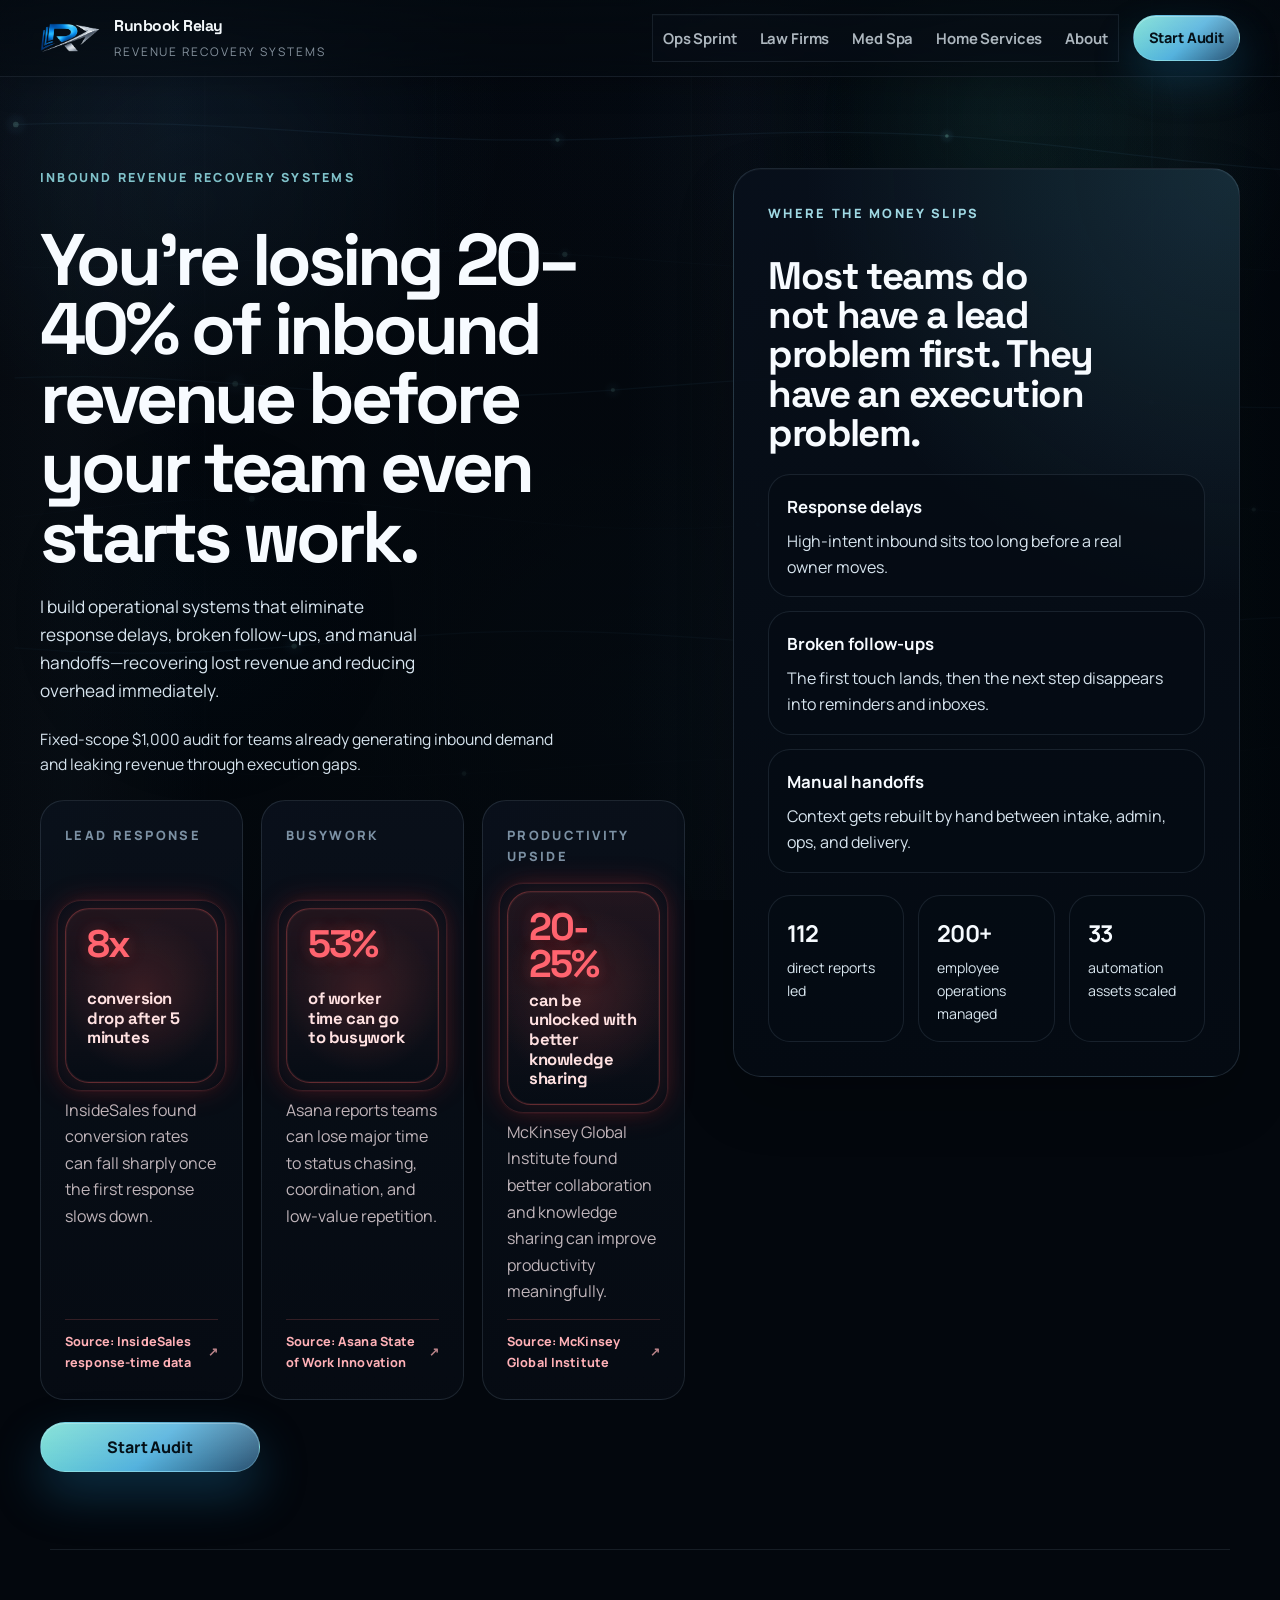
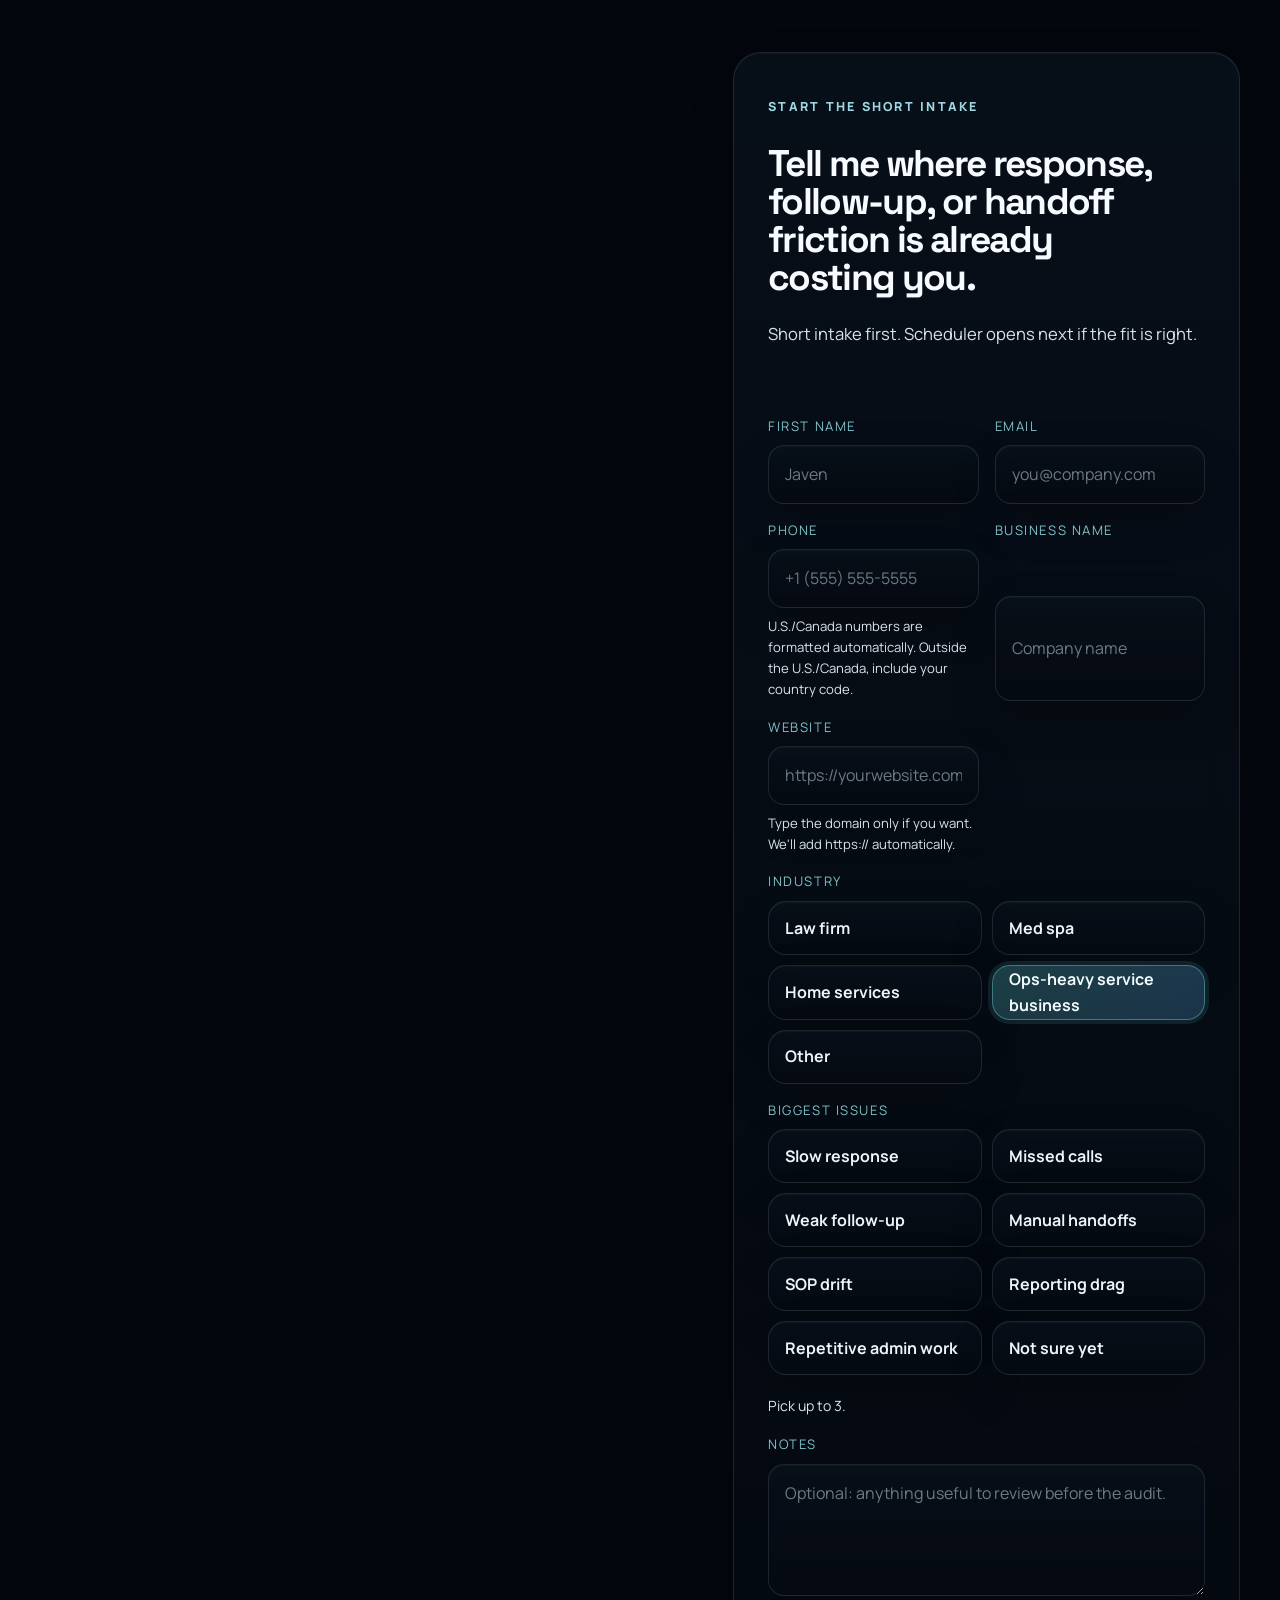
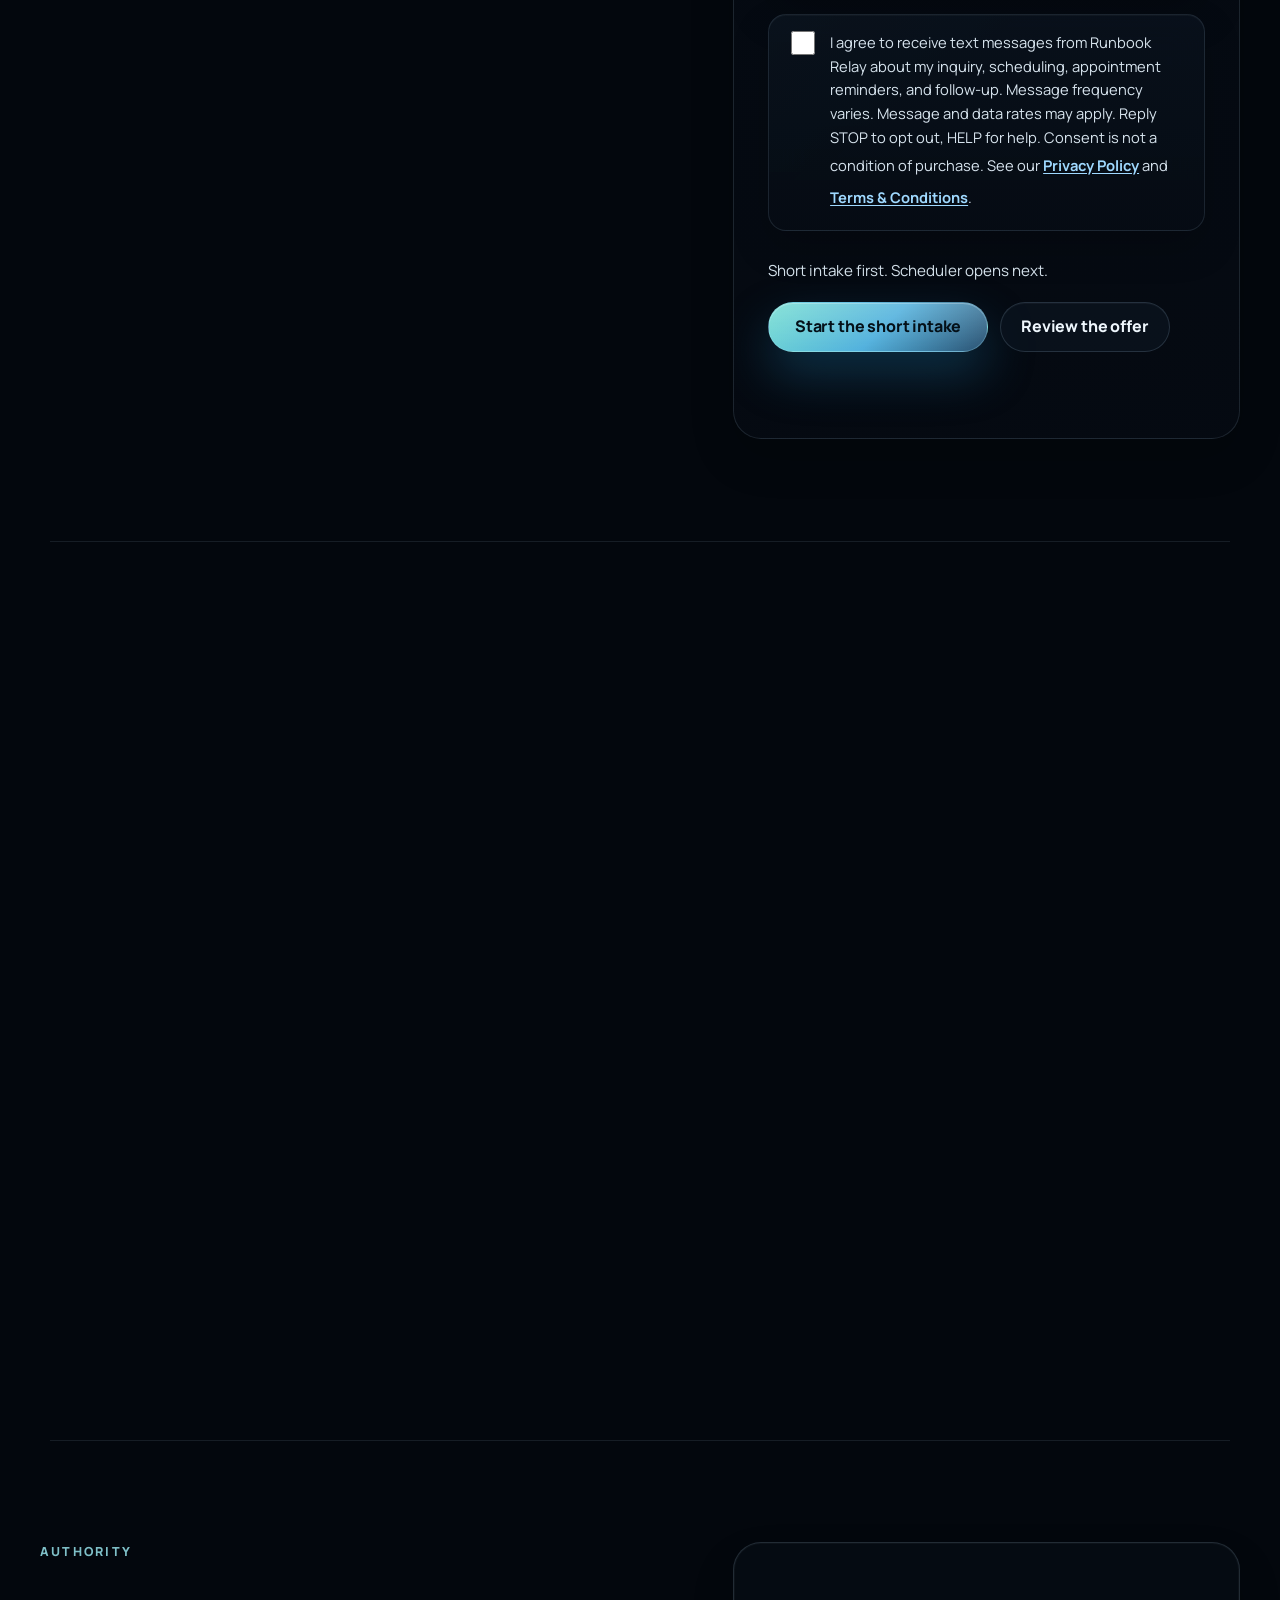
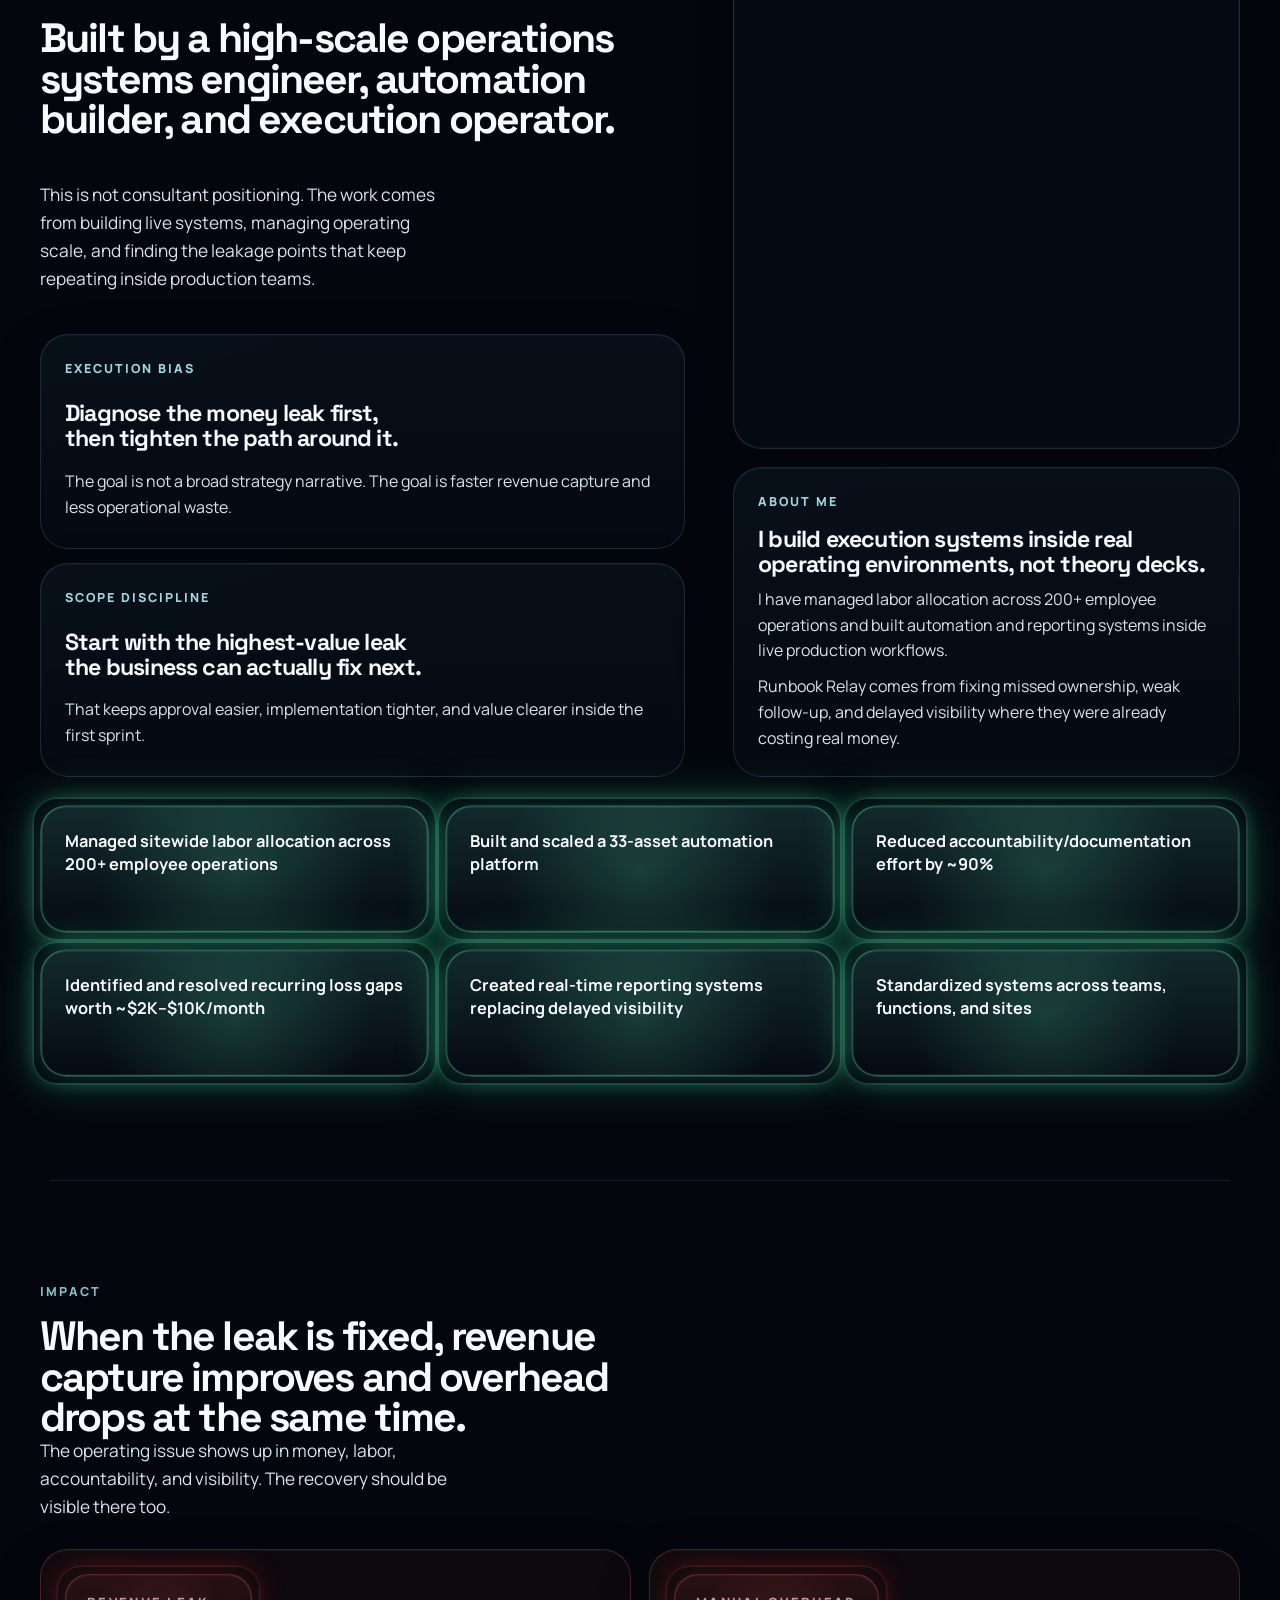
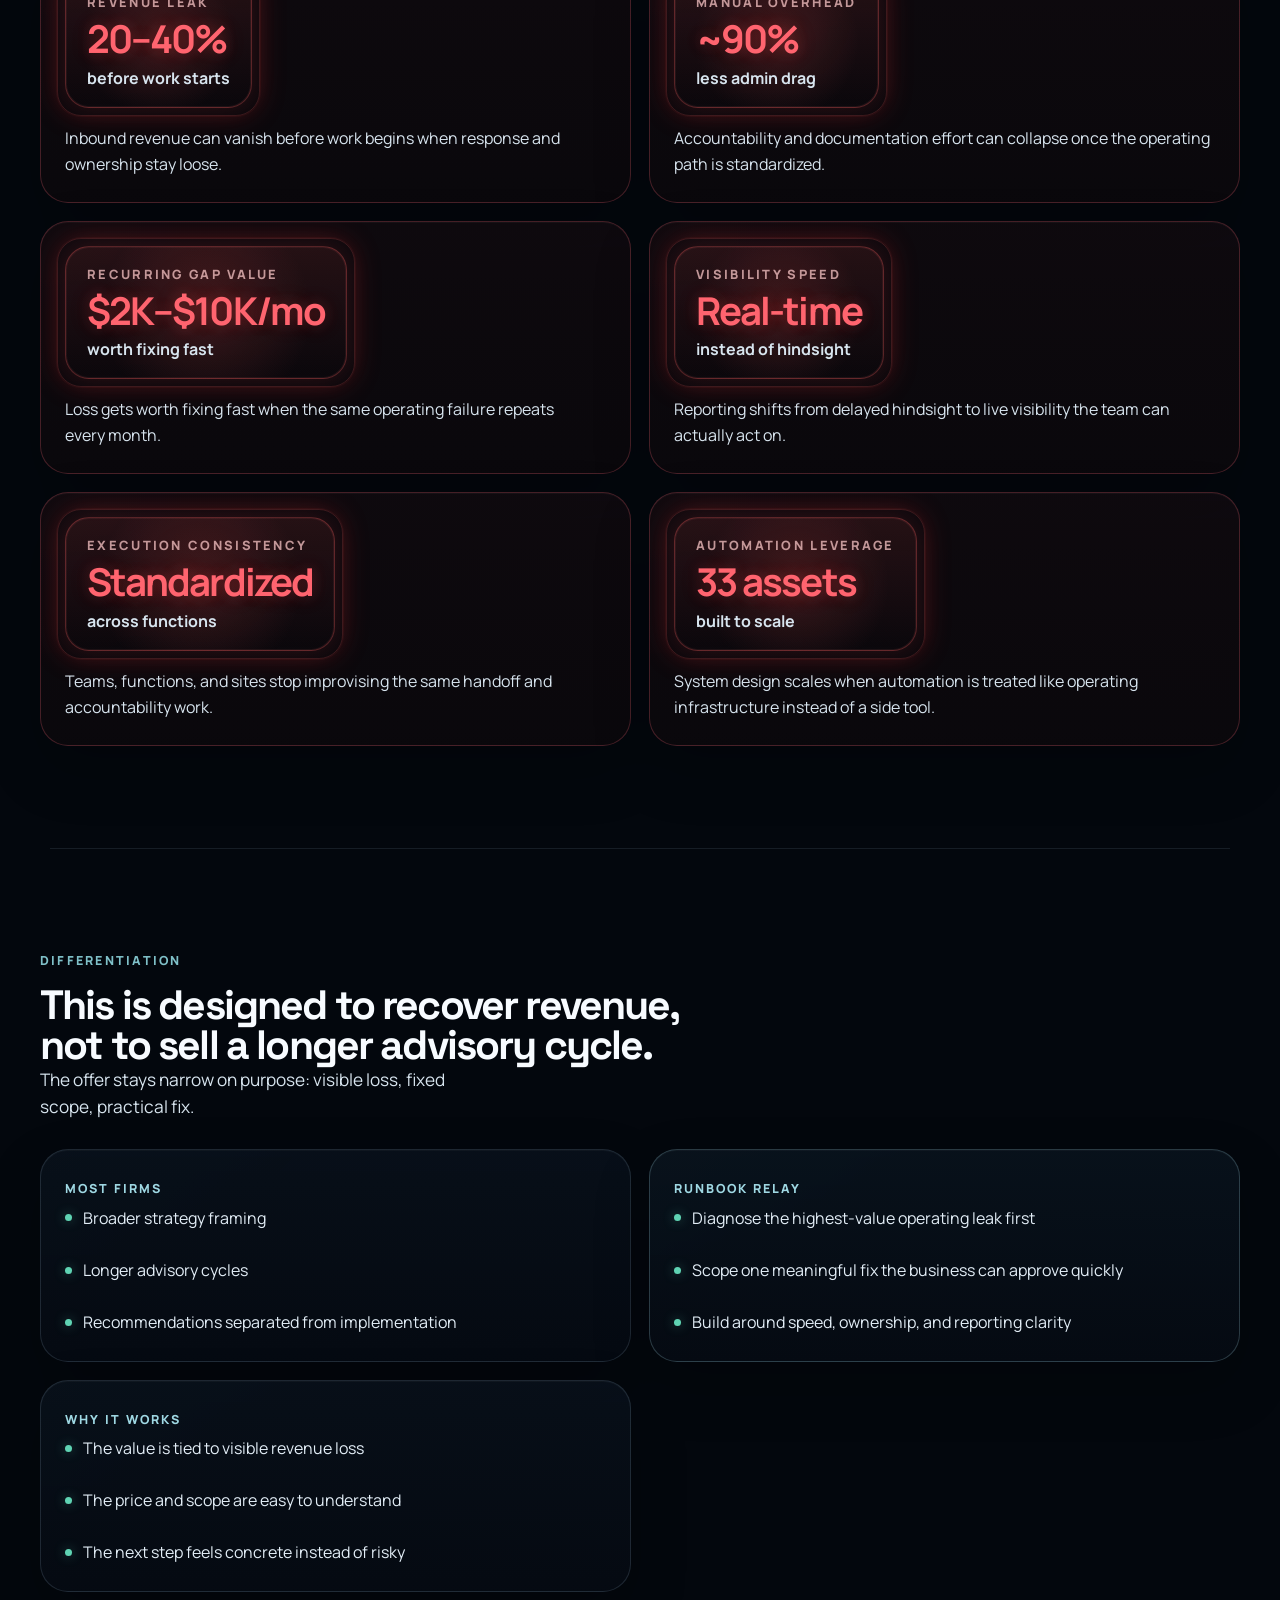
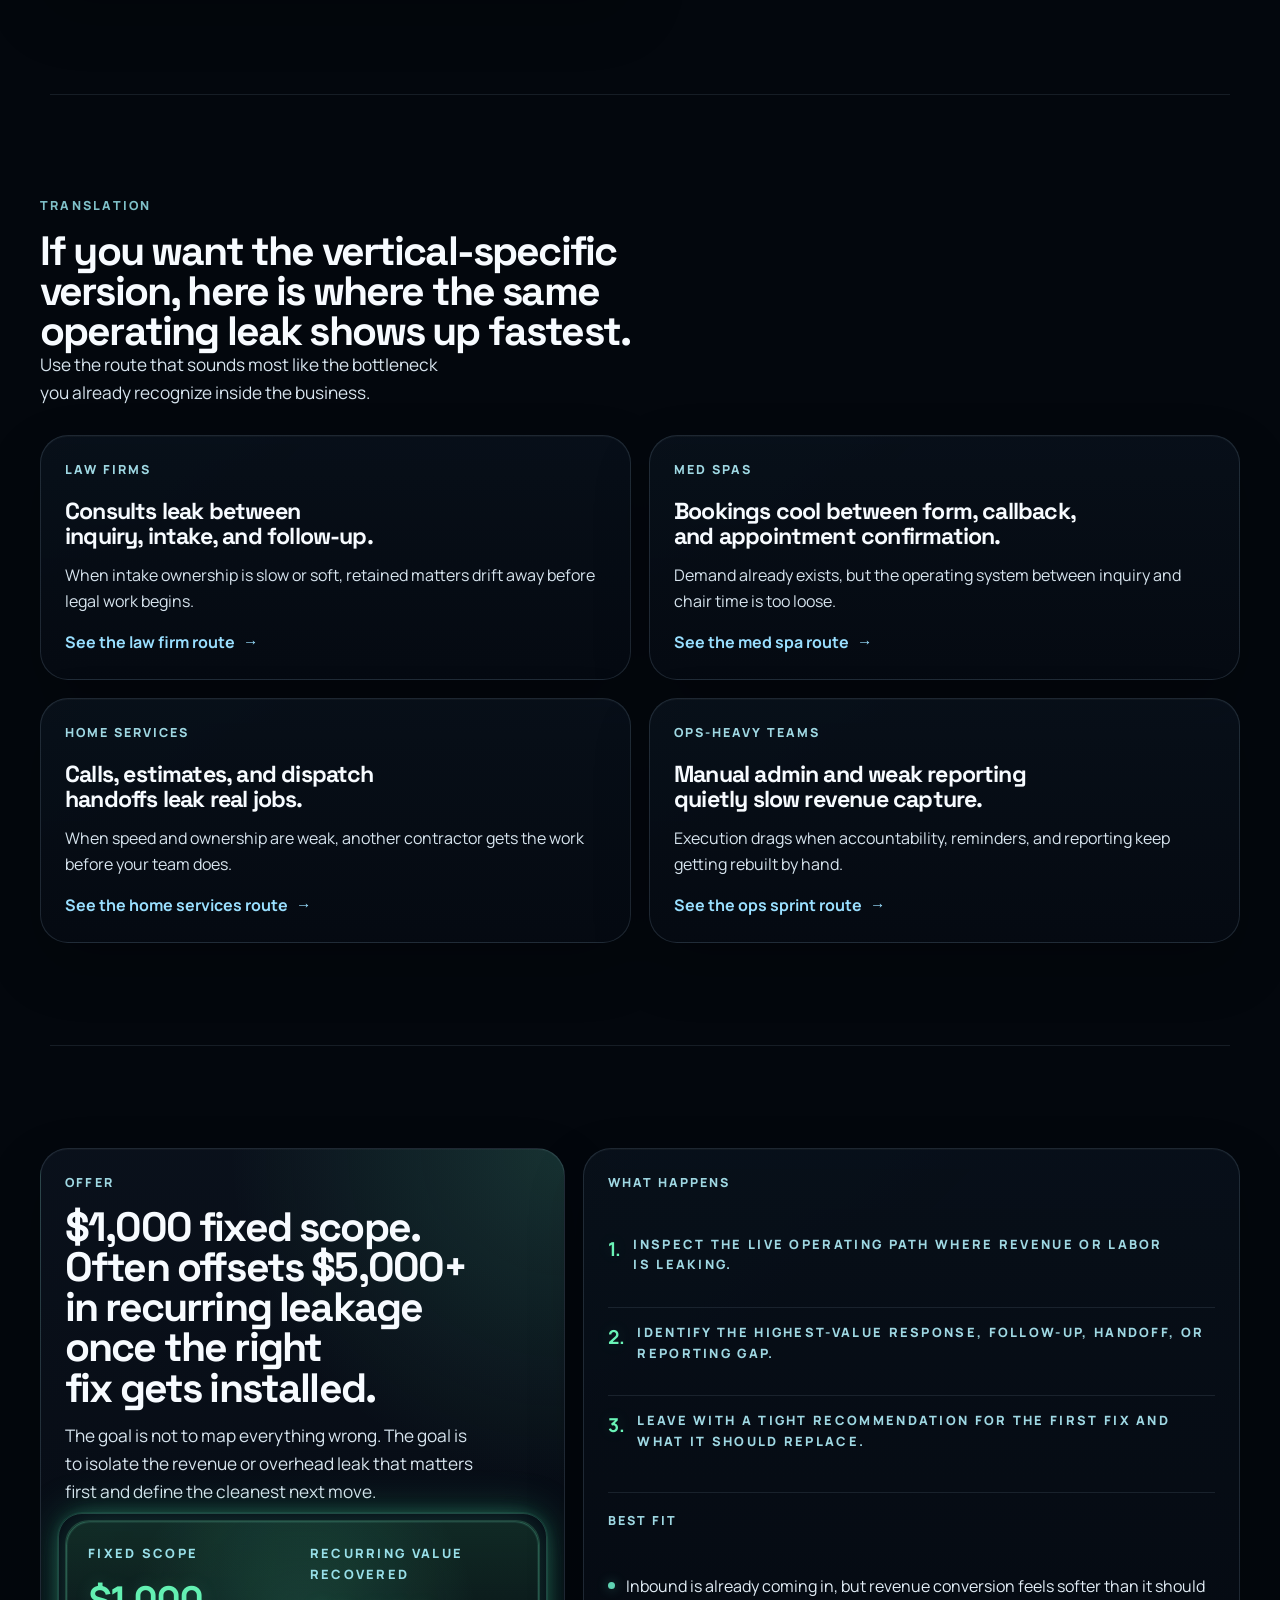
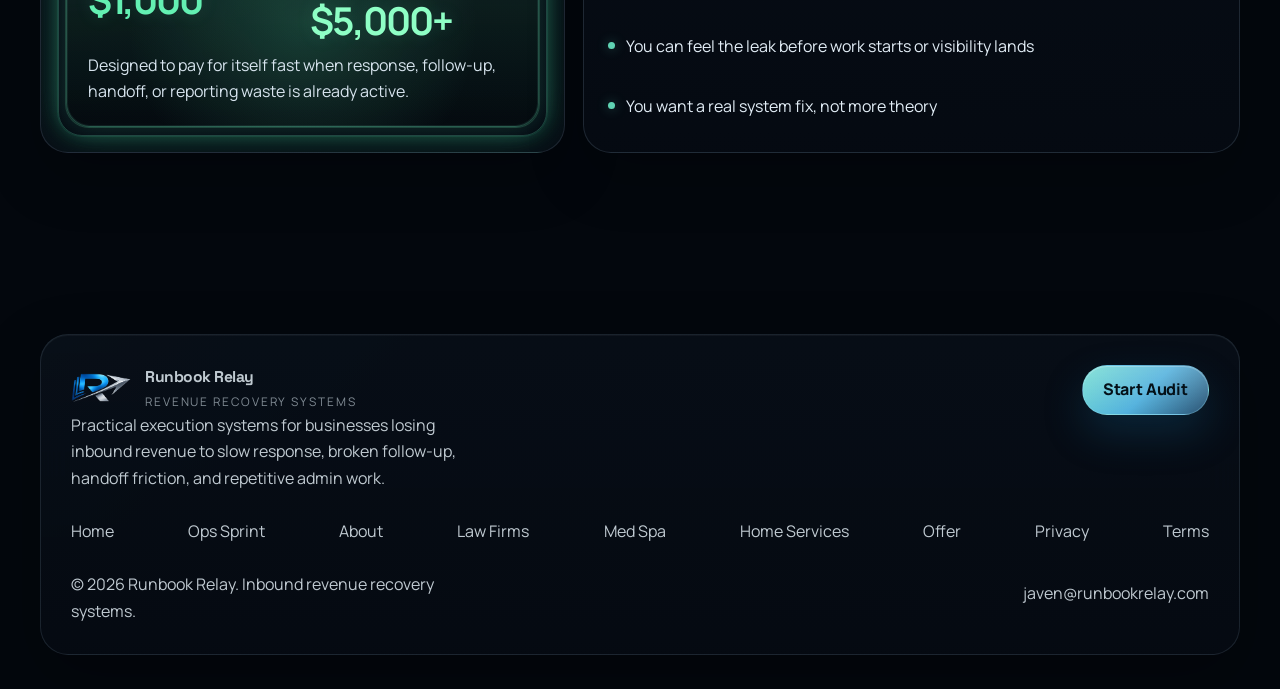
==== commit 876b7df0: "restore homepage offer section order" ====
--- a/index.html
+++ b/index.html
@@ -48,7 +48,7 @@
       fetchpriority="high"
     />
     <link rel="canonical" href="https://runbookrelay.com/" />
-    <link rel="stylesheet" href="./assets/styles.css?v=20260412m" />
+    <link rel="stylesheet" href="./assets/styles.css?v=20260412n" />
     <script>
       window.RUNBOOK_RELAY_CONFIG = {
         siteUrl: "https://runbookrelay.com",
@@ -390,6 +390,49 @@
         </div>
       </section>
 
+<section class="rr-home-section anchor-offset" id="offer">
+        <div class="shell rr-home-stack">
+          <div class="rr-home-offer-grid" data-reveal>
+            <article class="rr-home-card rr-home-offer-card rr-home-offer-primary">
+              <p class="eyebrow">Offer</p>
+              <h2 class="rr-home-section-title">$1,000 fixed scope. Often offsets $5,000+ in recurring leakage once the right fix gets installed.</h2>
+              <p class="rr-home-section-copy">
+                The goal is not to map everything wrong. The goal is to isolate the revenue or overhead leak that matters first and define the cleanest next move.
+              </p>
+              <div class="rr-home-offer-price">
+                <div class="rr-home-offer-metric">
+                  <span>Fixed scope</span>
+                  <strong>$1,000</strong>
+                </div>
+                <div class="rr-home-offer-metric rr-home-offer-metric-success">
+                  <span>Recurring value recovered</span>
+                  <strong>$5,000+</strong>
+                </div>
+                <p>Designed to pay for itself fast when response, follow-up, handoff, or reporting waste is already active.</p>
+              </div>
+            </article>
+            <article class="rr-home-card rr-home-offer-card rr-home-offer-detail">
+              <div class="rr-home-offer-detail-block">
+                <span class="card-kicker">What happens</span>
+                <div class="rr-home-offer-steps">
+                  <div><strong>1.</strong><span>Inspect the live operating path where revenue or labor is leaking.</span></div>
+                  <div><strong>2.</strong><span>Identify the highest-value response, follow-up, handoff, or reporting gap.</span></div>
+                  <div><strong>3.</strong><span>Leave with a tight recommendation for the first fix and what it should replace.</span></div>
+                </div>
+              </div>
+              <div class="rr-home-offer-detail-block">
+                <span class="card-kicker">Best fit</span>
+                <ul class="list-tight">
+                  <li>Inbound is already coming in, but revenue conversion feels softer than it should</li>
+                  <li>You can feel the leak before work starts or visibility lands</li>
+                  <li>You want a real system fix, not more theory</li>
+                </ul>
+              </div>
+            </article>
+          </div>
+        </div>
+      </section>
+
 <section class="rr-home-section anchor-offset" id="translation">
         <div class="shell rr-home-stack">
           <div class="rr-home-section-heading" data-reveal>
@@ -434,46 +477,15 @@
             <p class="rr-home-section-copy">
               The short intake gives enough context to spot where the operating loss probably lives before the conversation starts.
             </p>
-            <div class="rr-home-offer-shell anchor-offset" id="offer">
-              <div class="rr-home-offer-grid">
-                <article class="rr-home-card rr-home-offer-card rr-home-offer-primary">
-                  <p class="eyebrow">Offer</p>
-                  <h3 class="rr-home-section-title">$1,000 fixed scope. Often offsets $5,000+ in recurring leakage once the right fix gets installed.</h3>
-                  <p class="rr-home-section-copy">
-                    The goal is not to map everything wrong. The goal is to isolate the revenue or overhead leak that matters first and define the cleanest next move.
-                  </p>
-                  <div class="rr-home-offer-price">
-                    <div class="rr-home-offer-metric">
-                      <span>Fixed scope</span>
-                      <strong>$1,000</strong>
-                    </div>
-                    <div class="rr-home-offer-metric rr-home-offer-metric-success">
-                      <span>Recurring value recovered</span>
-                      <strong>$5,000+</strong>
-                    </div>
-                    <p>Designed to pay for itself fast when response, follow-up, handoff, or reporting waste is already active.</p>
-                  </div>
-                </article>
-                <article class="rr-home-card rr-home-offer-card rr-home-offer-detail">
-                  <div class="rr-home-offer-detail-block">
-                    <span class="card-kicker">What happens</span>
-                    <div class="rr-home-offer-steps">
-                      <div><strong>1.</strong><span>Inspect the live operating path where revenue or labor is leaking.</span></div>
-                      <div><strong>2.</strong><span>Identify the highest-value response, follow-up, handoff, or reporting gap.</span></div>
-                      <div><strong>3.</strong><span>Leave with a tight recommendation for the first fix and what it should replace.</span></div>
-                    </div>
-                  </div>
-                  <div class="rr-home-offer-detail-block">
-                    <span class="card-kicker">Best fit</span>
-                    <ul class="list-tight">
-                      <li>Inbound is already coming in, but revenue conversion feels softer than it should</li>
-                      <li>You can feel the leak before work starts or visibility lands</li>
-                      <li>You want a real system fix, not more theory</li>
-                    </ul>
-                  </div>
-                </article>
-              </div>
-            </div>
+            <div class="rr-home-card rr-home-cta-checklist">
+              <span class="card-kicker">You should probably start now if</span>
+              <ul class="list-tight">
+                <li>Inbound is already coming in, but revenue conversion feels softer than it should</li>
+                <li>Your team depends too much on memory, reminders, or manual routing</li>
+                <li>You want a sober answer about the first system fix worth making</li>
+              </ul>
+            </div>
+            <p class="rr-home-support">Review the offer above. Start the short intake here. Same fixed-scope offer. Cleaner next step.</p>
           </article>
 
           <article class="surface rr-home-form-panel form-panel" data-reveal id="audit-form">
--- a/assets/styles.css
+++ b/assets/styles.css
@@ -6190,11 +6190,6 @@
   grid-template-columns: minmax(0, 1fr) minmax(0, 1.25fr);
 }
 
-.route-home .rr-home-offer-shell {
-  display: grid;
-  gap: 18px;
-}
-
 .route-home .rr-home-offer-primary {
   background:
     radial-gradient(circle at top right, rgba(92, 224, 171, 0.16), transparent 42%),
@@ -6296,20 +6291,6 @@
 .route-home .rr-home-cta-copy {
   display: grid;
   gap: 22px;
-}
-
-.route-home .rr-home-cta-copy .rr-home-offer-grid {
-  grid-template-columns: 1fr;
-  gap: 18px;
-}
-
-.route-home .rr-home-cta-copy .rr-home-offer-primary .rr-home-section-title {
-  max-width: 11.2ch;
-  font-size: clamp(2rem, 3.2vw, 3.1rem);
-}
-
-.route-home .rr-home-cta-copy .rr-home-offer-primary .rr-home-section-copy {
-  max-width: 36ch;
 }
 
 .route-home .rr-home-cta-checklist {
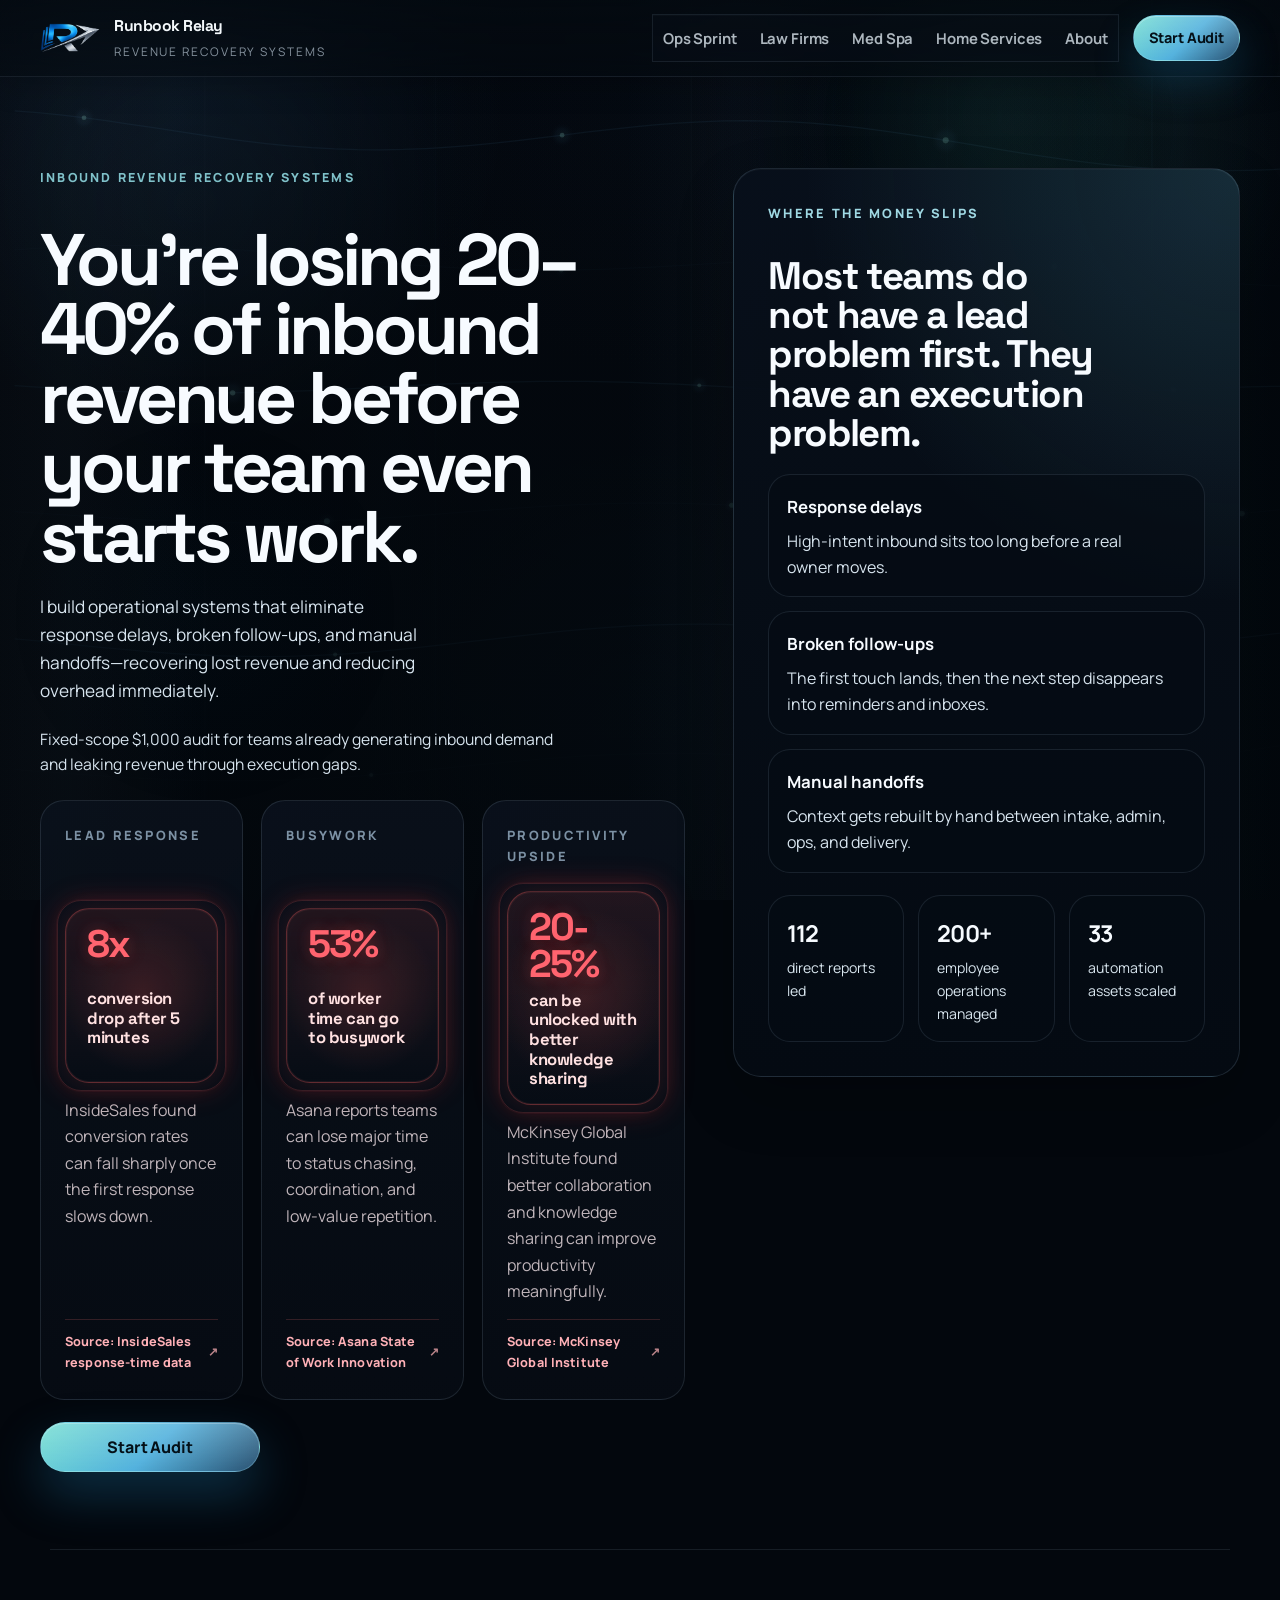
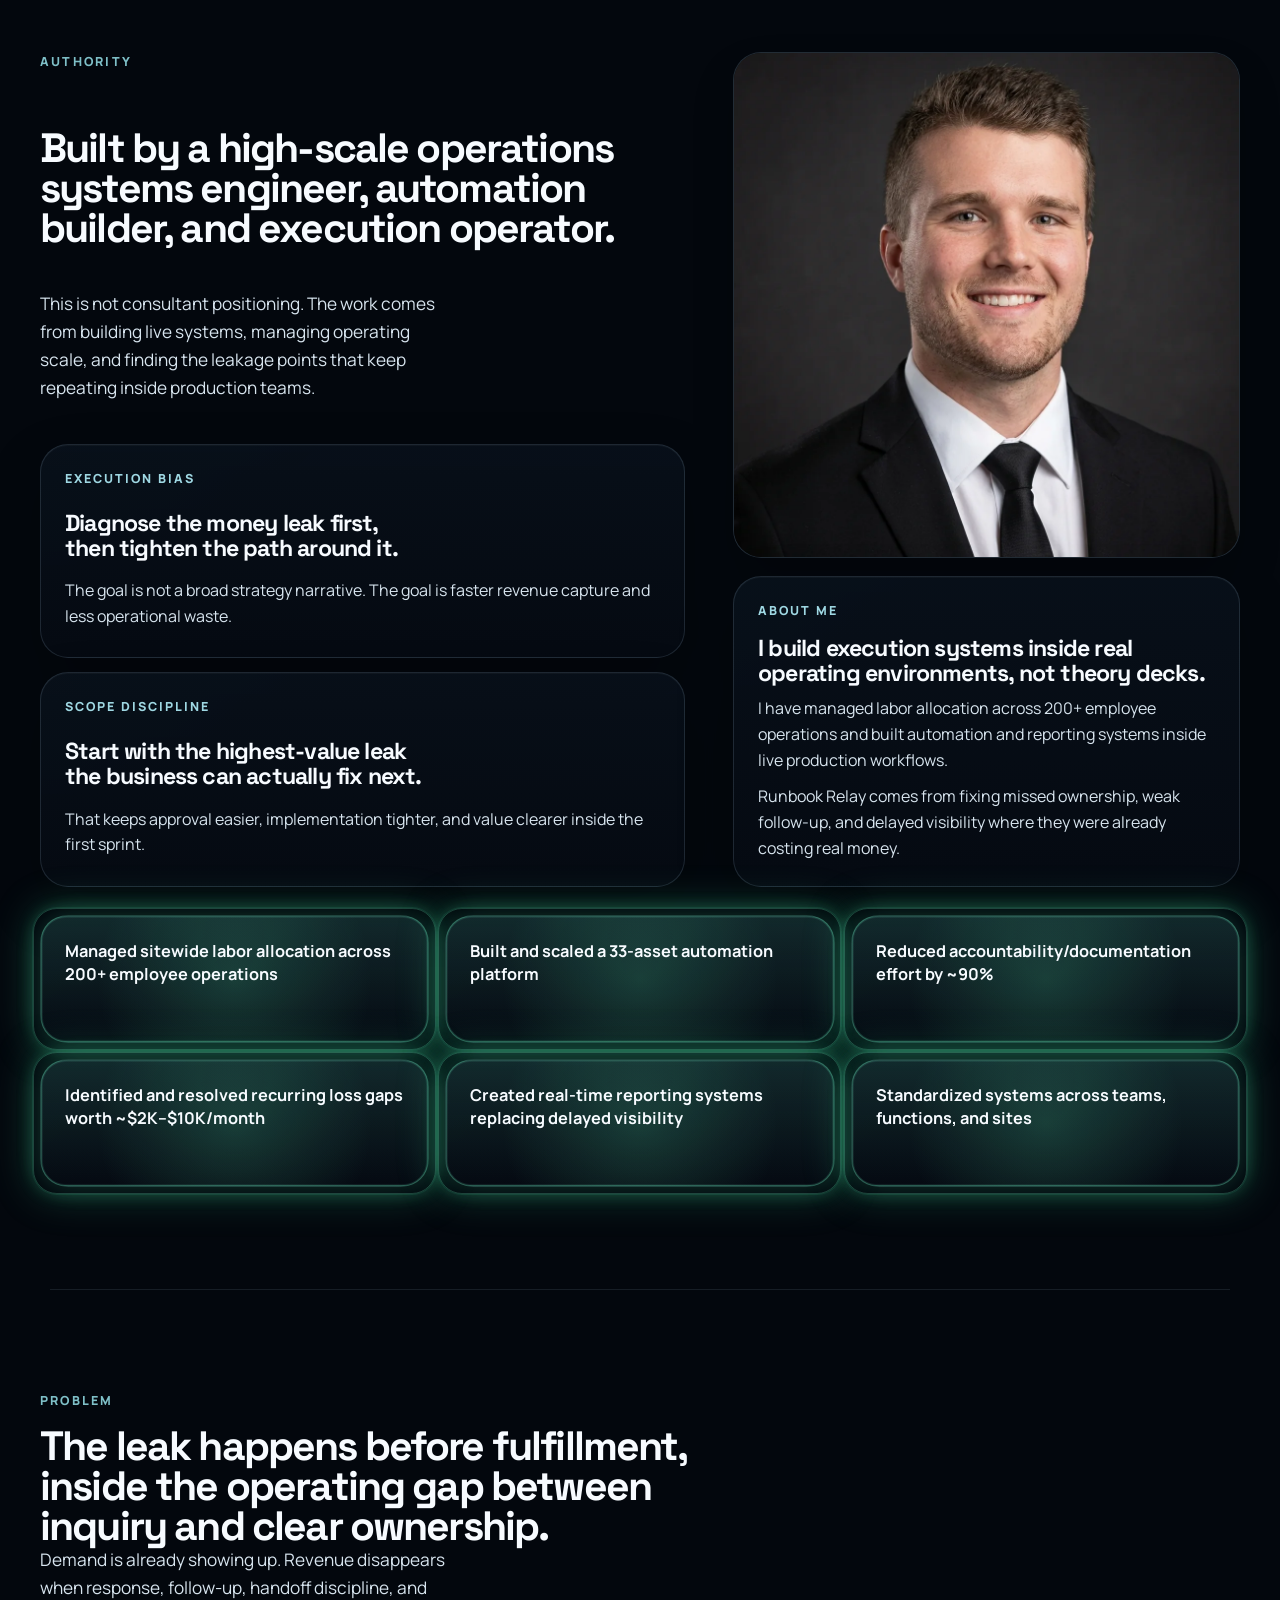
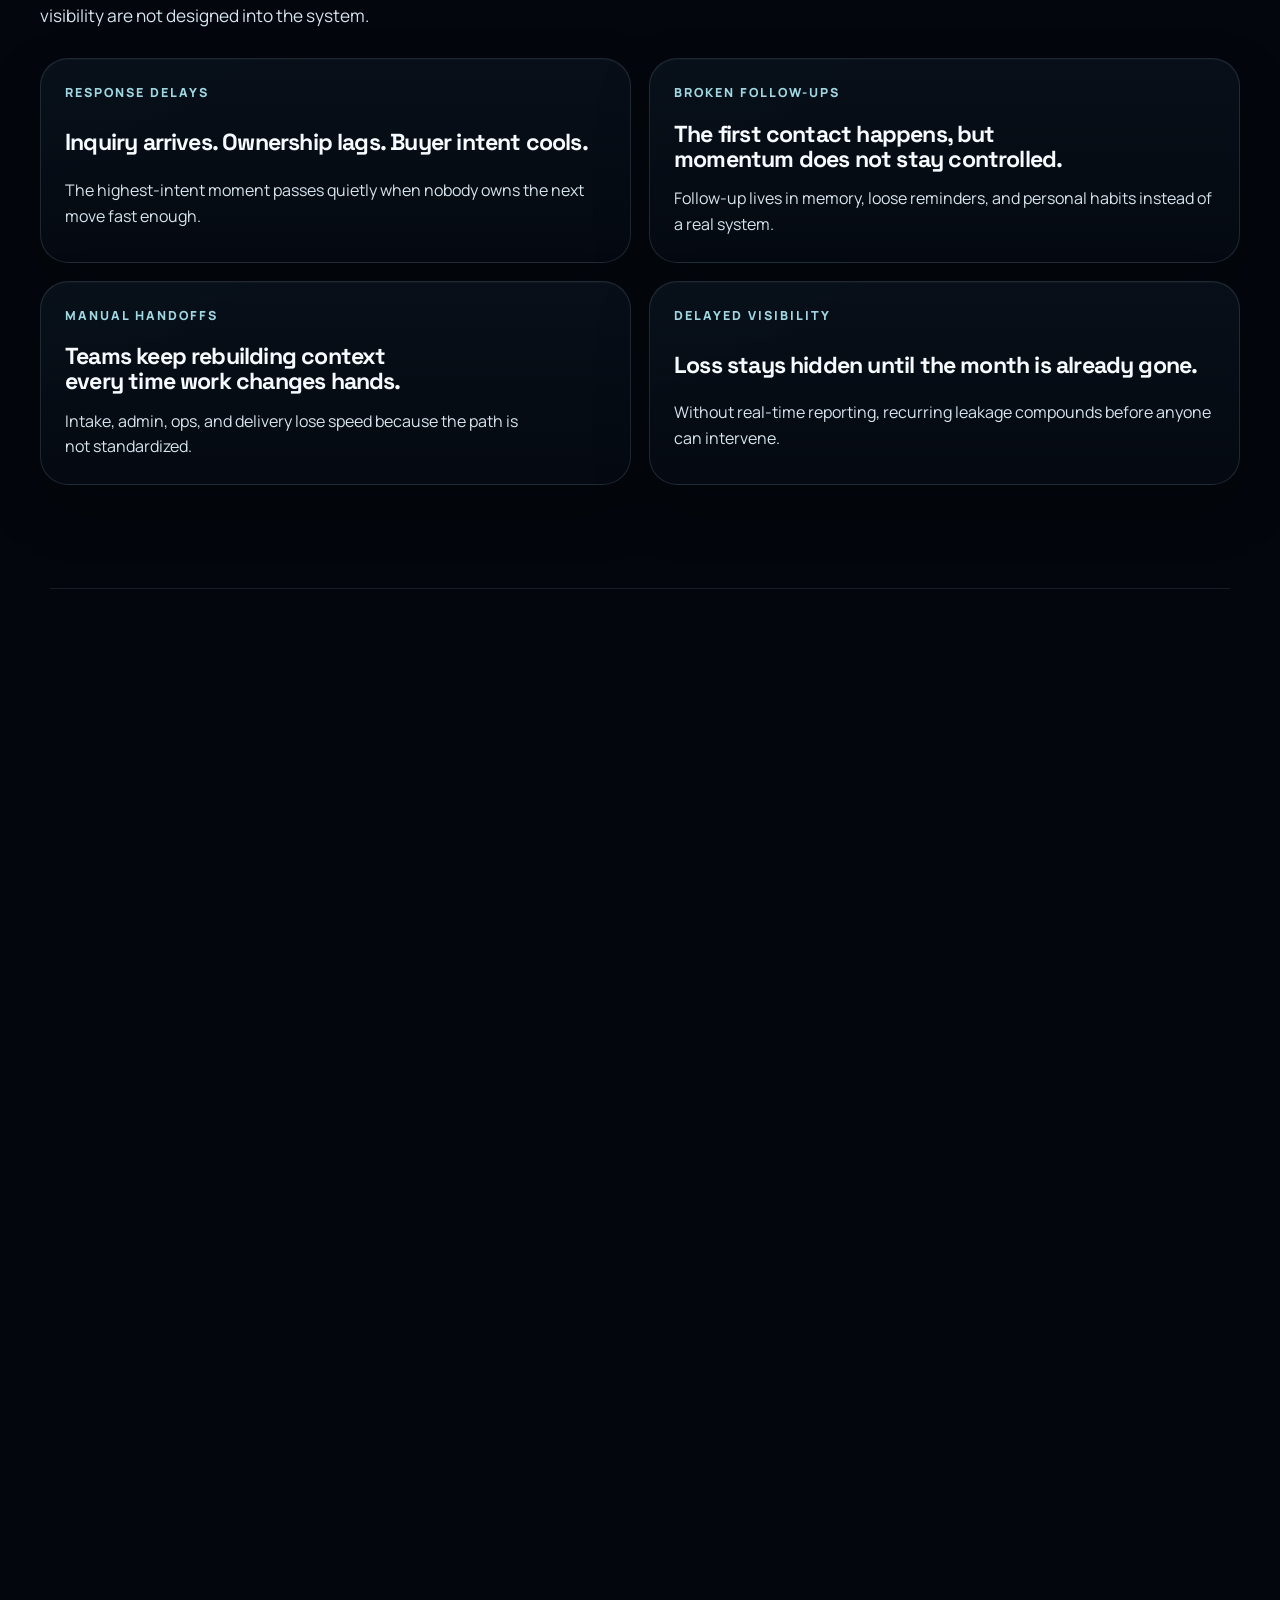
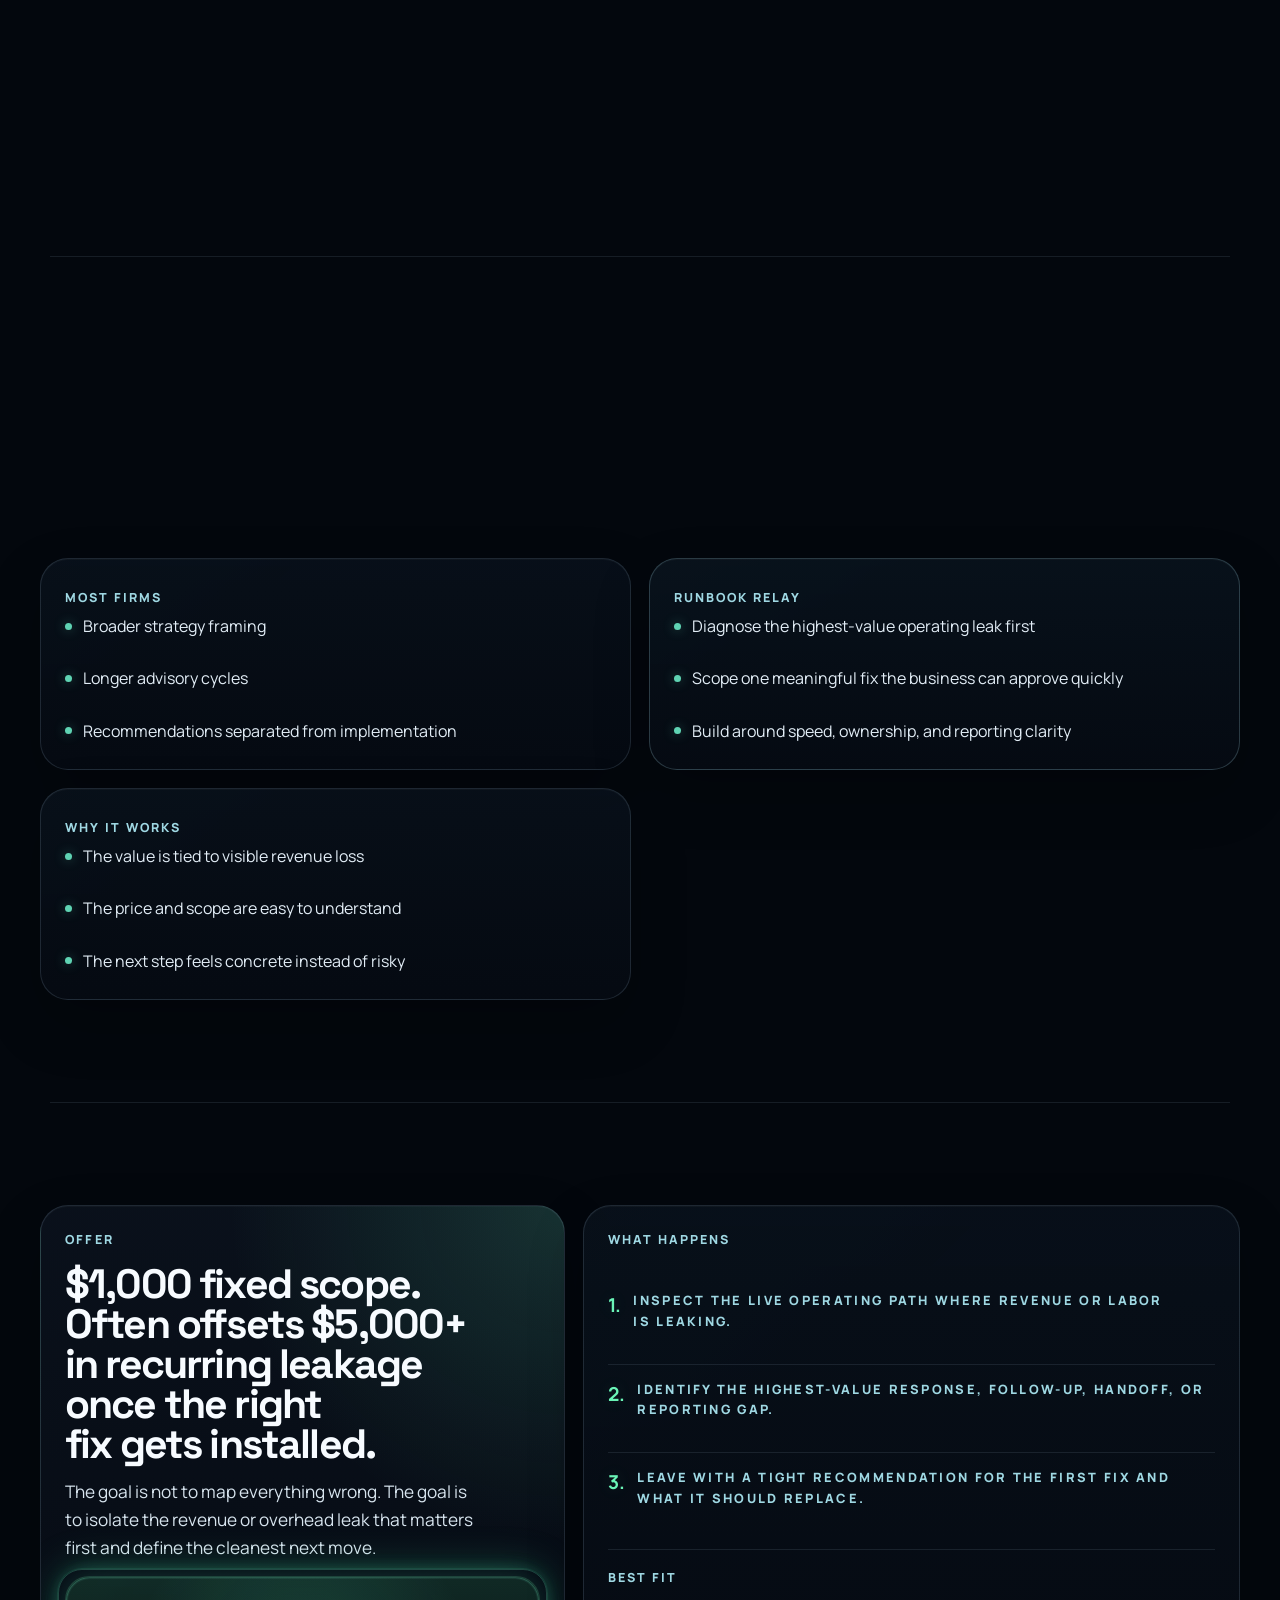
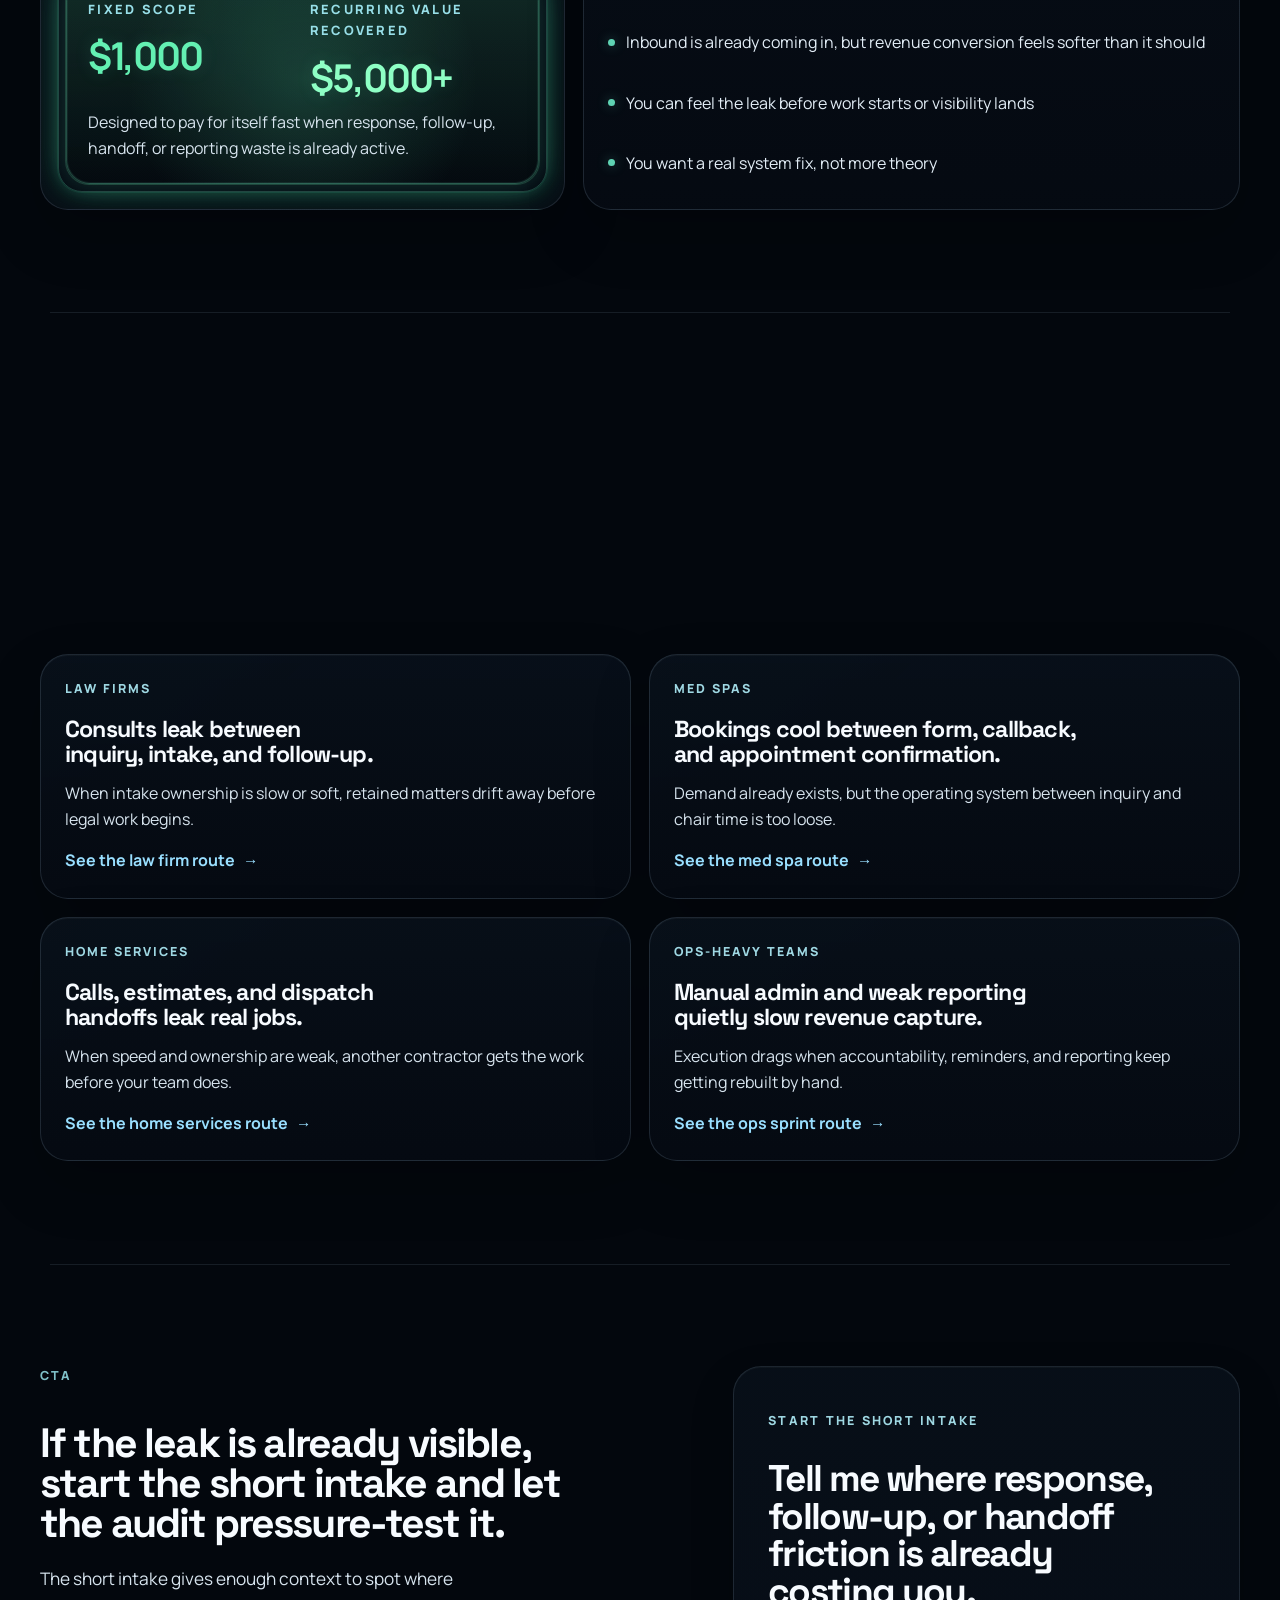
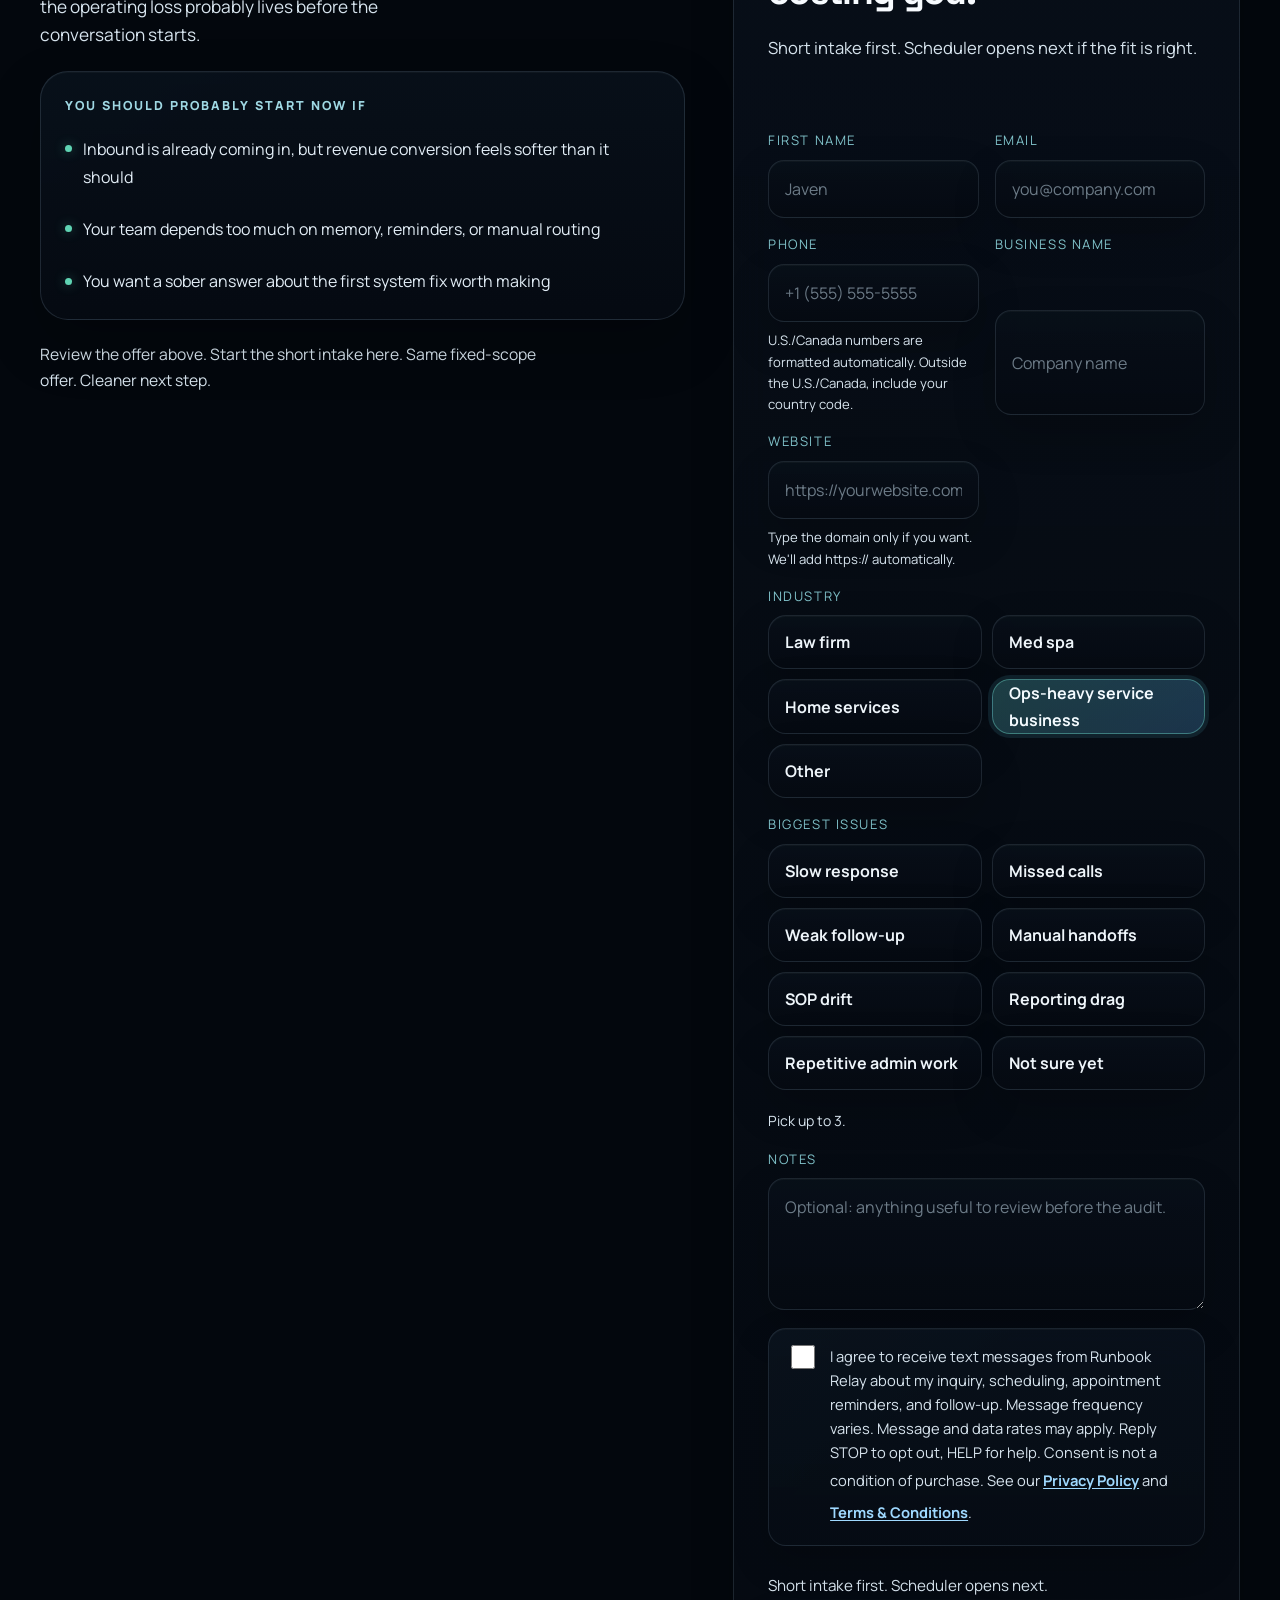
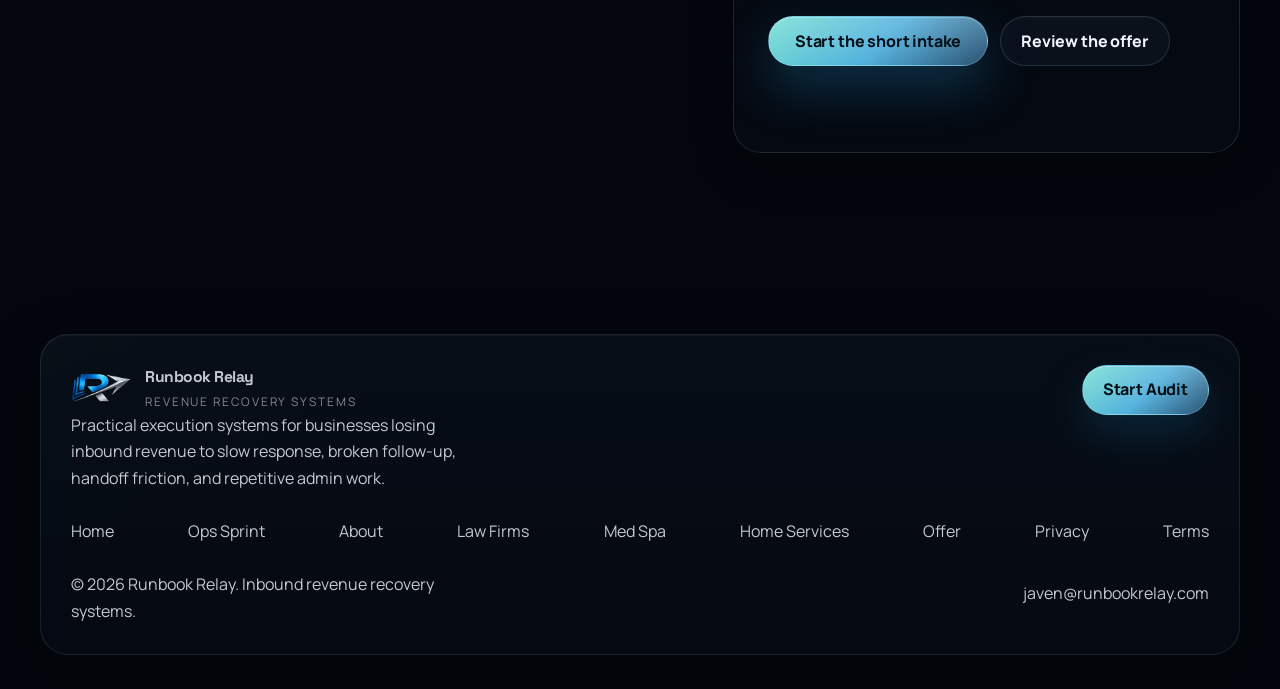
==== commit 1c5345af: "remove stale homepage section ordering" ====
--- a/index.html
+++ b/index.html
@@ -48,7 +48,7 @@
       fetchpriority="high"
     />
     <link rel="canonical" href="https://runbookrelay.com/" />
-    <link rel="stylesheet" href="./assets/styles.css?v=20260412n" />
+    <link rel="stylesheet" href="./assets/styles.css?v=20260412o" />
     <script>
       window.RUNBOOK_RELAY_CONFIG = {
         siteUrl: "https://runbookrelay.com",
--- a/assets/styles.css
+++ b/assets/styles.css
@@ -5328,39 +5328,6 @@
   width: 100%;
 }
 
-.route-home .hero {
-  order: 1;
-  padding-bottom: clamp(76px, 8vw, 116px);
-}
-
-.route-home #problem {
-  order: 2;
-}
-
-.route-home #authority {
-  order: 3;
-}
-
-.route-home #impact {
-  order: 4;
-}
-
-.route-home #differentiation {
-  order: 5;
-}
-
-.route-home #translation {
-  order: 6;
-}
-
-.route-home #offer {
-  order: 7;
-}
-
-.route-home .homepage-section-cta {
-  order: 8;
-}
-
 .route-home .homepage-main > .section {
   position: relative;
   padding-top: clamp(84px, 9vw, 126px);
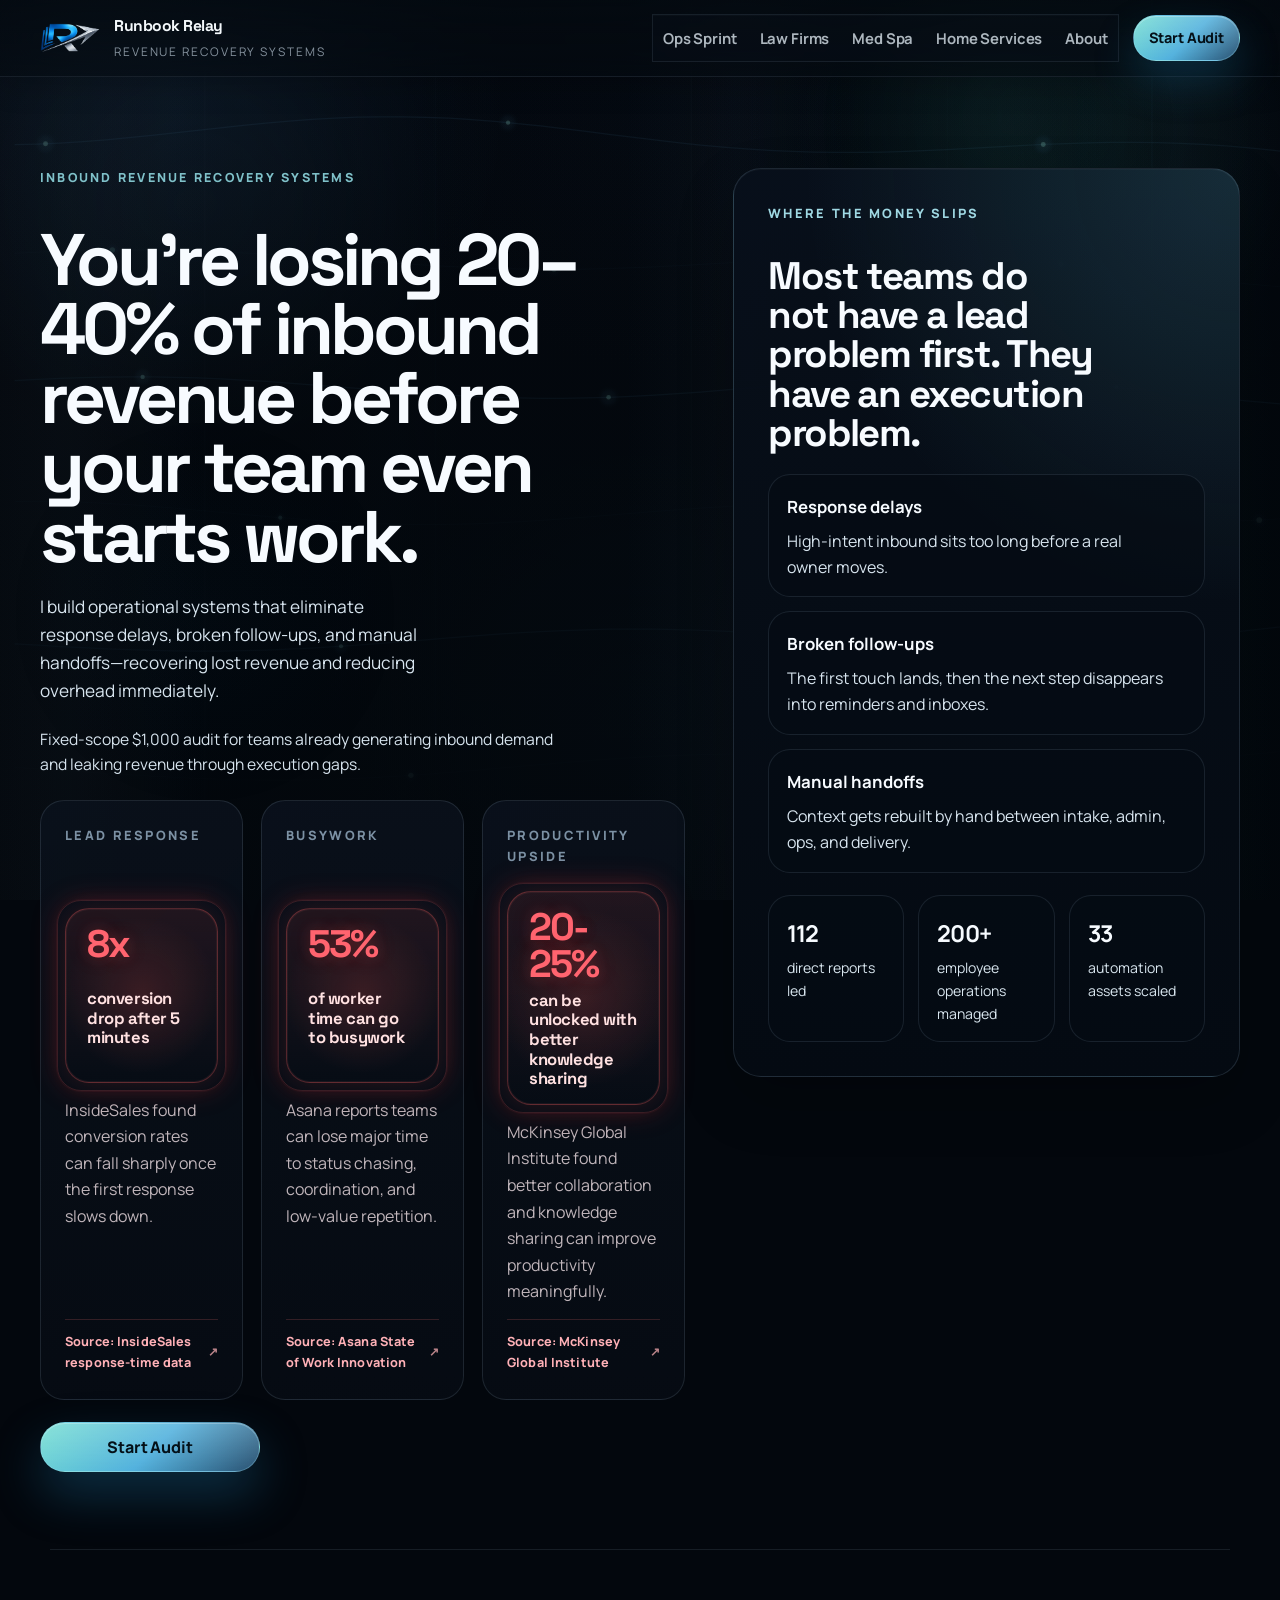
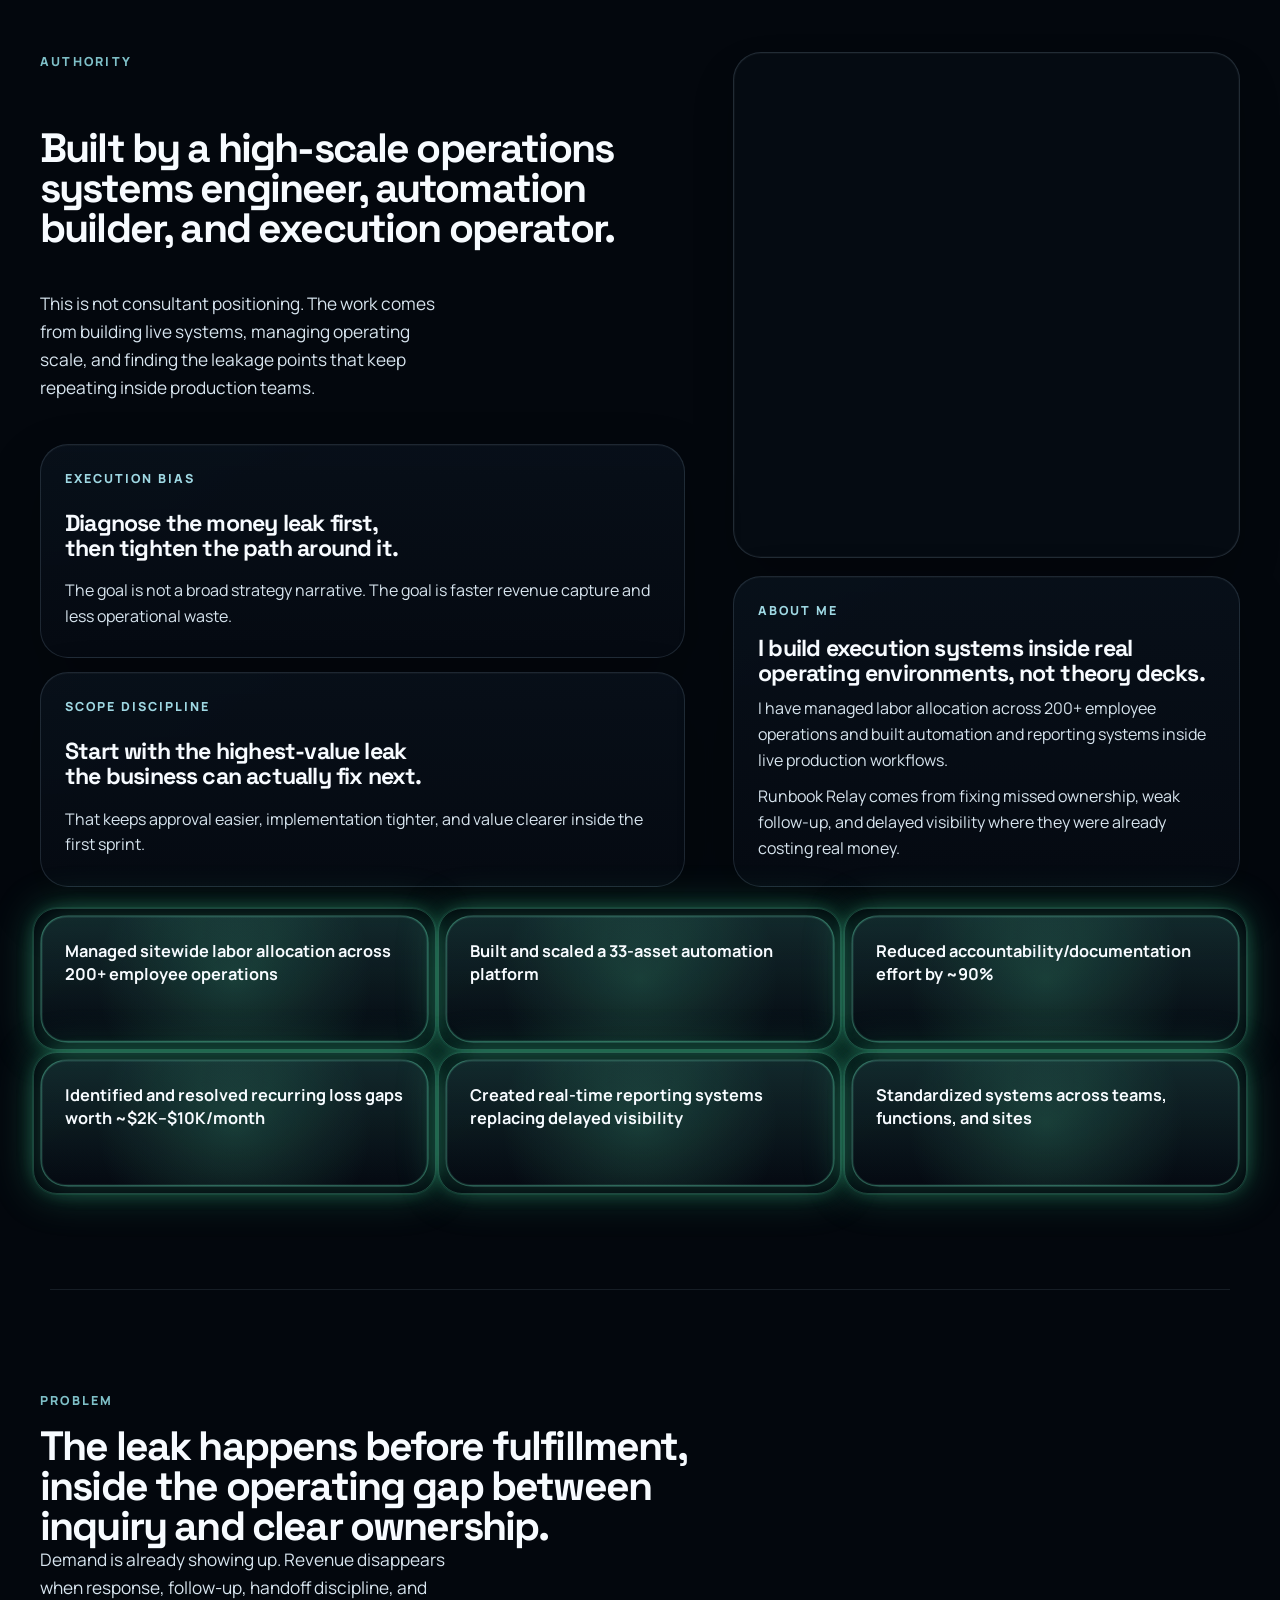
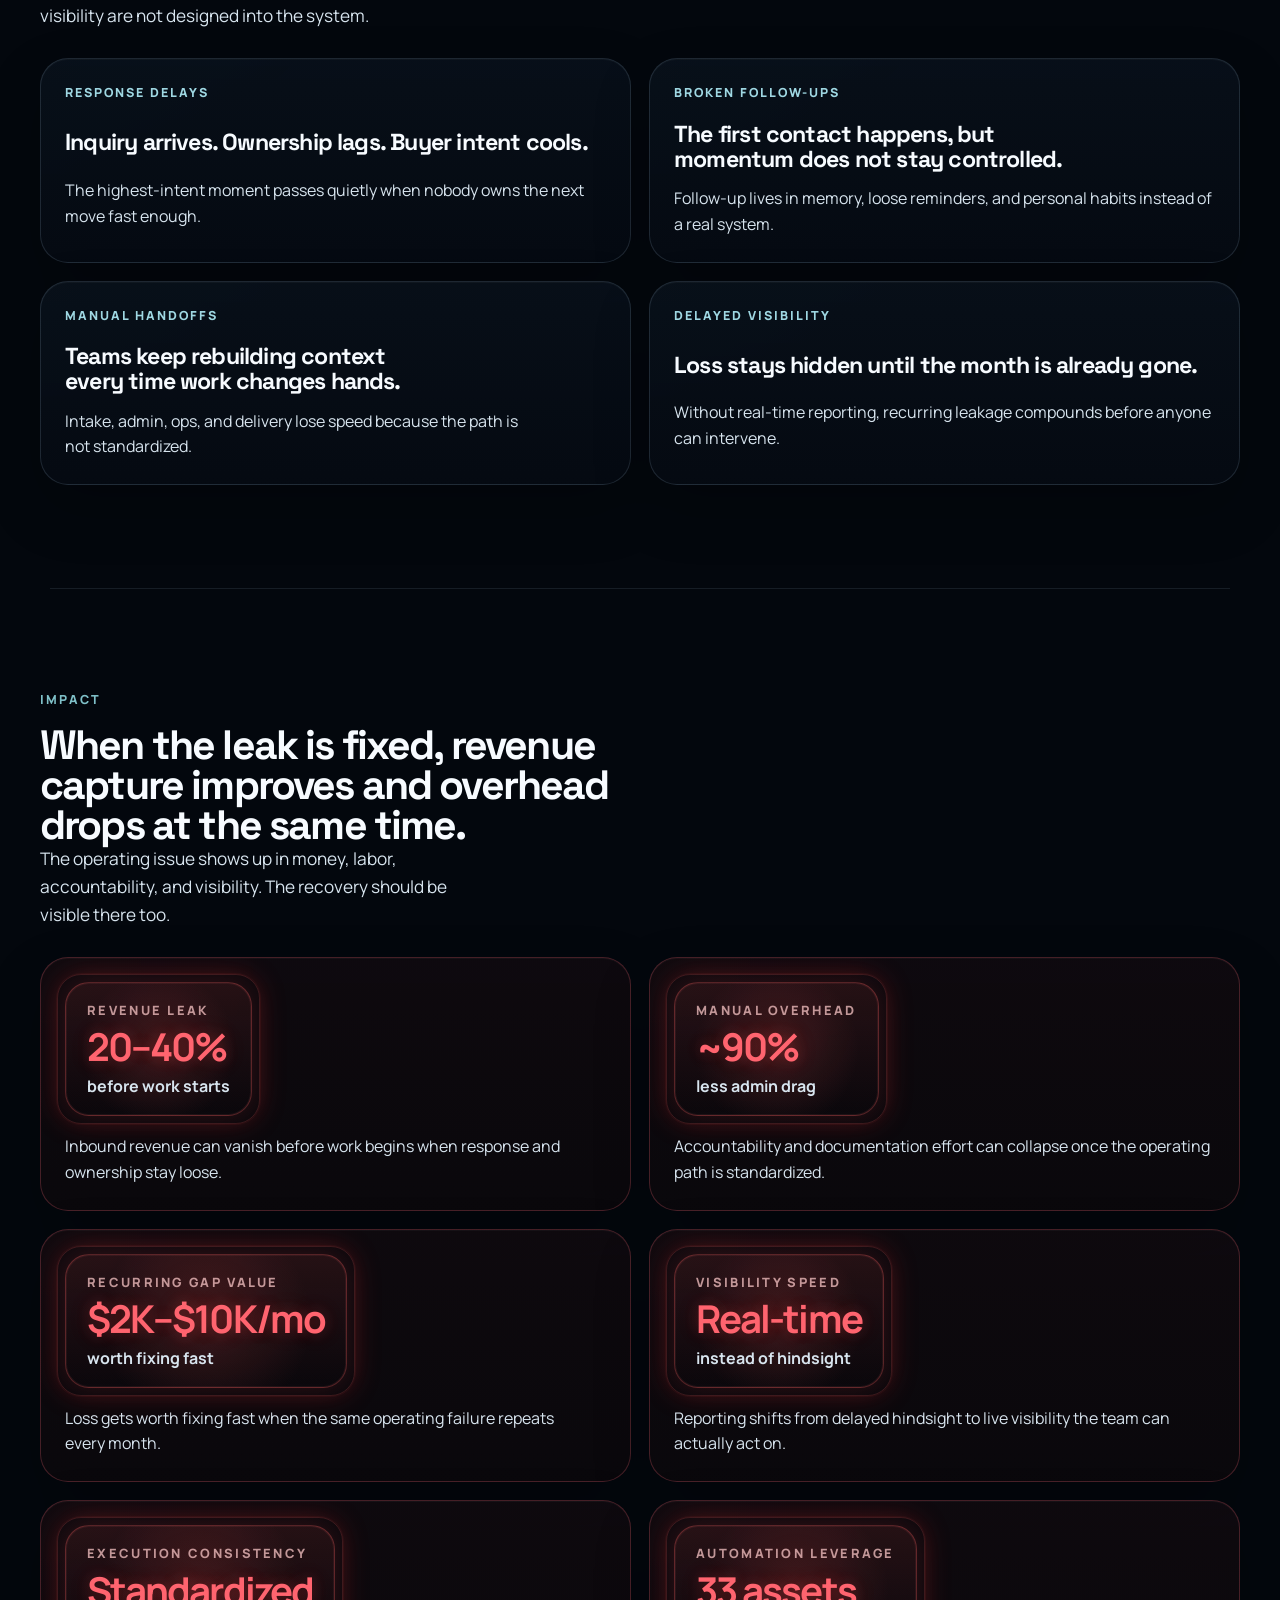
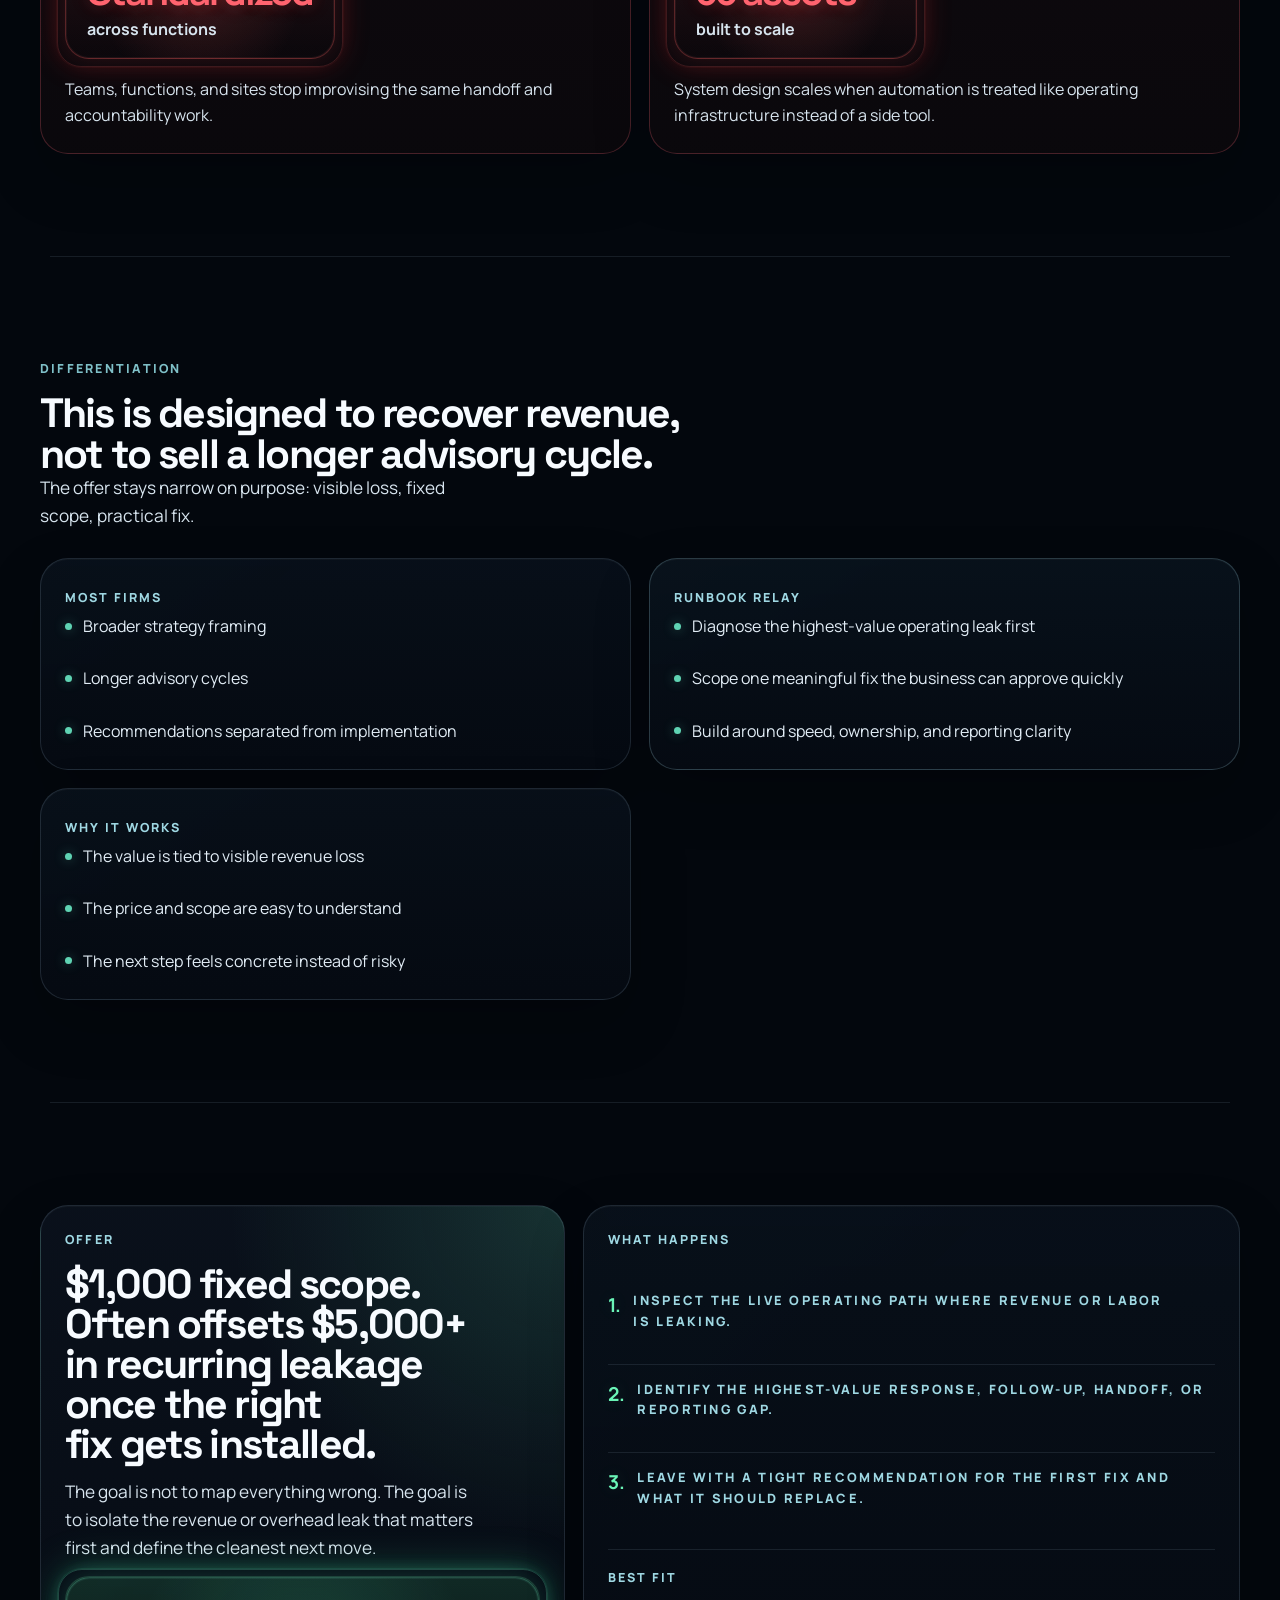
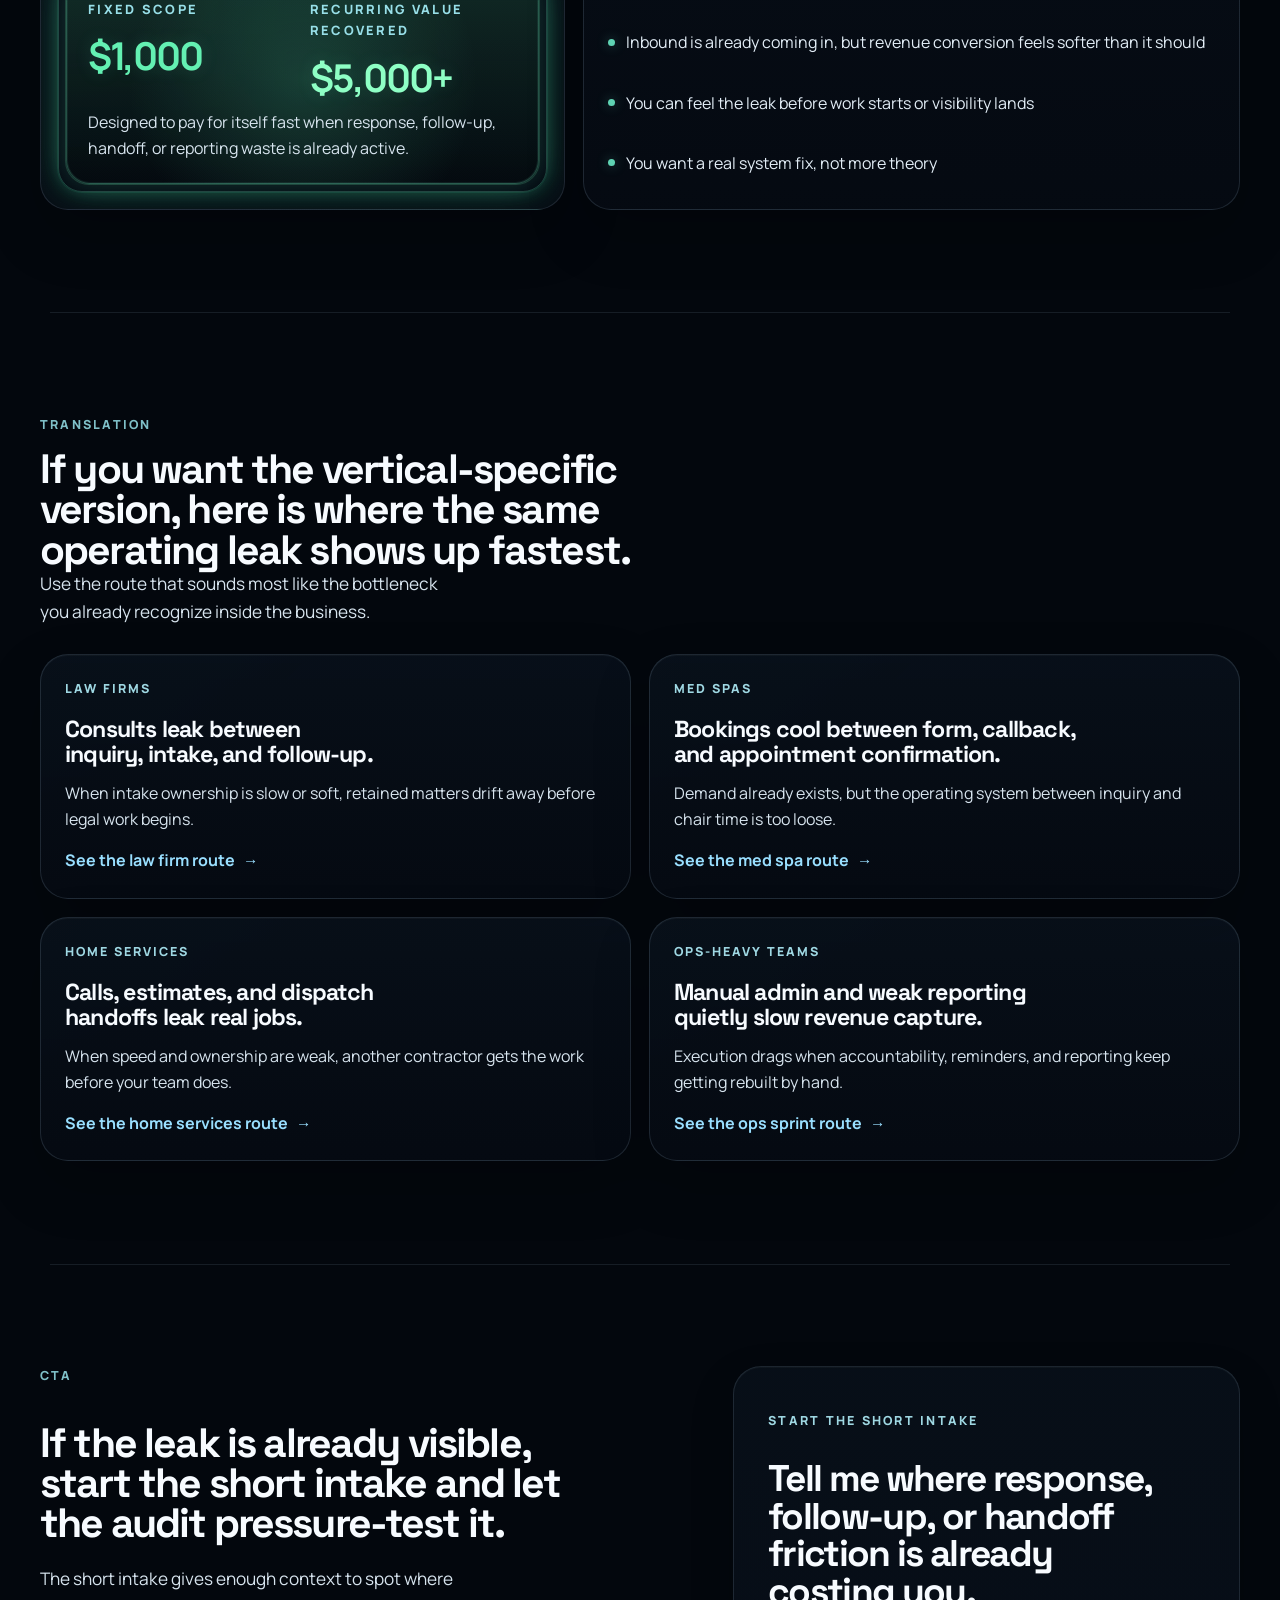
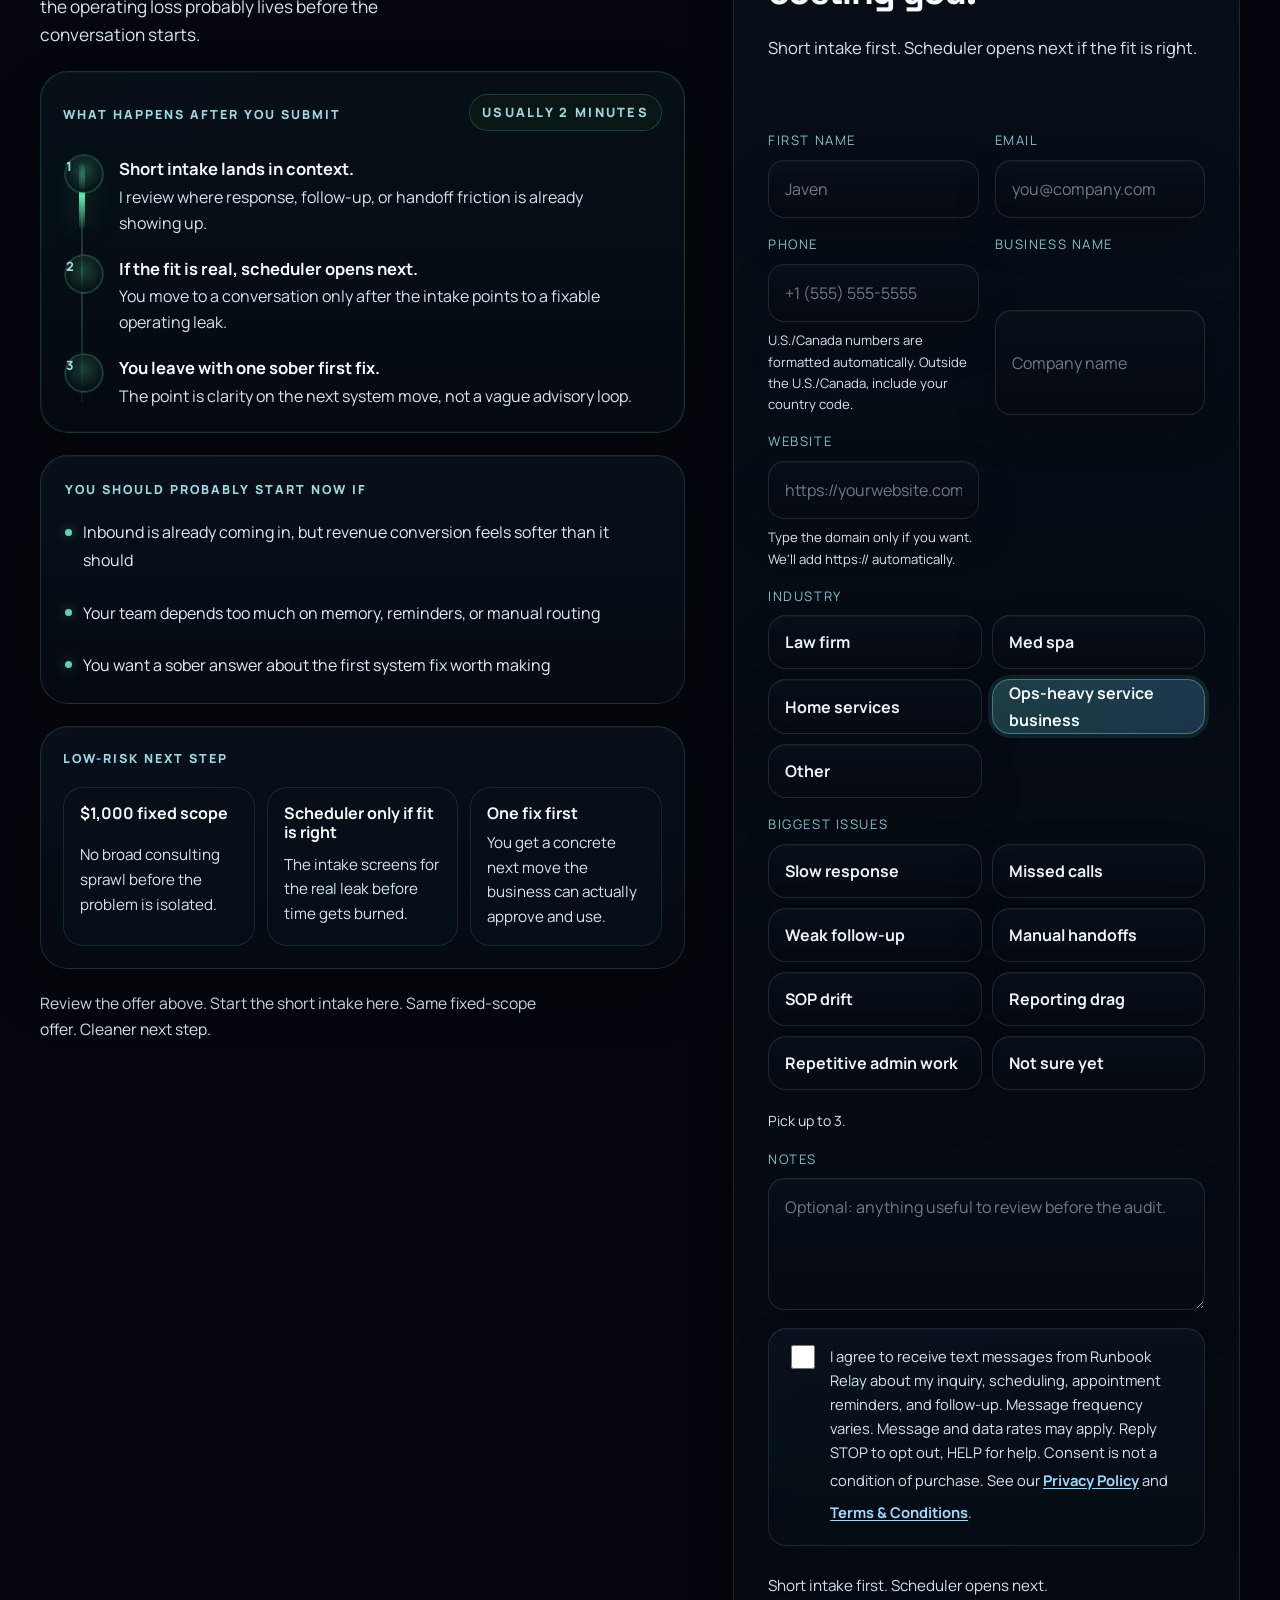
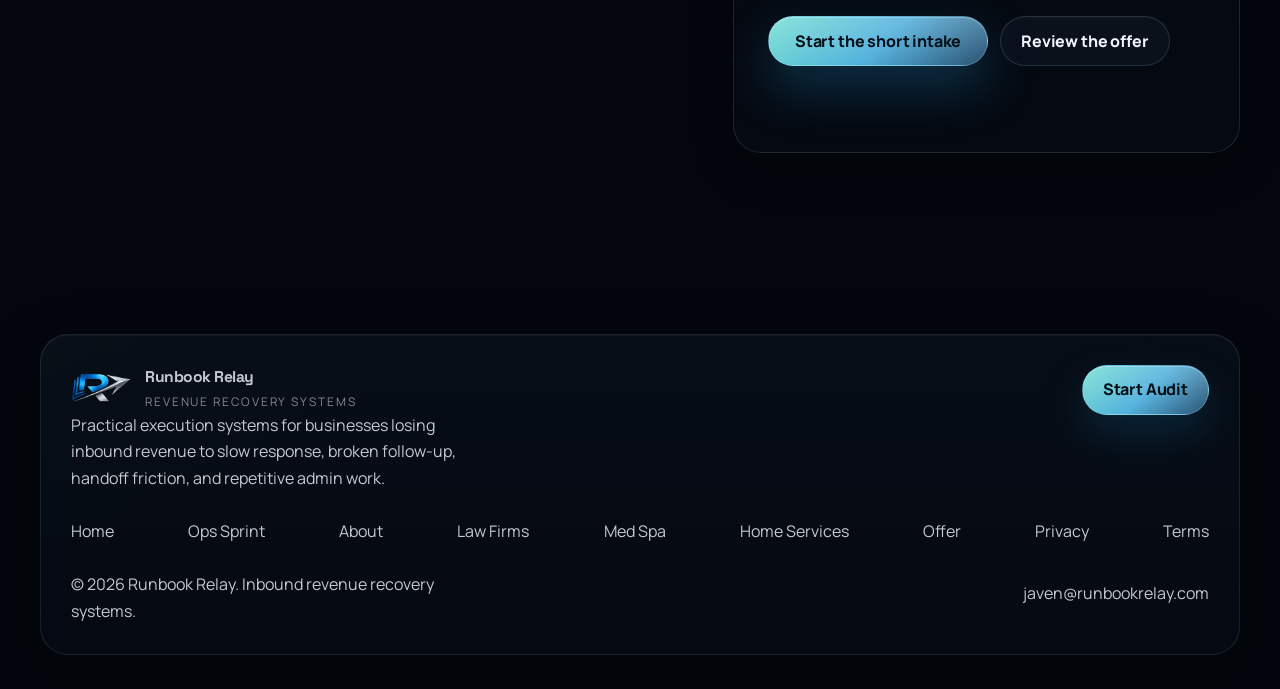
==== commit 12f02cde: "strengthen homepage intake support block" ====
--- a/index.html
+++ b/index.html
@@ -48,7 +48,7 @@
       fetchpriority="high"
     />
     <link rel="canonical" href="https://runbookrelay.com/" />
-    <link rel="stylesheet" href="./assets/styles.css?v=20260412o" />
+    <link rel="stylesheet" href="./assets/styles.css?v=20260412p" />
     <script>
       window.RUNBOOK_RELAY_CONFIG = {
         siteUrl: "https://runbookrelay.com",
@@ -477,6 +477,35 @@
             <p class="rr-home-section-copy">
               The short intake gives enough context to spot where the operating loss probably lives before the conversation starts.
             </p>
+            <article class="rr-home-card rr-home-cta-path">
+              <div class="rr-home-cta-path-head">
+                <span class="card-kicker">What happens after you submit</span>
+                <span class="rr-home-cta-path-pill">Usually 2 minutes</span>
+              </div>
+              <div class="rr-home-cta-steps" aria-label="What happens after the short intake">
+                <div class="rr-home-cta-step">
+                  <span class="rr-home-cta-step-marker">1</span>
+                  <div class="rr-home-cta-step-copy">
+                    <strong>Short intake lands in context.</strong>
+                    <p>I review where response, follow-up, or handoff friction is already showing up.</p>
+                  </div>
+                </div>
+                <div class="rr-home-cta-step">
+                  <span class="rr-home-cta-step-marker">2</span>
+                  <div class="rr-home-cta-step-copy">
+                    <strong>If the fit is real, scheduler opens next.</strong>
+                    <p>You move to a conversation only after the intake points to a fixable operating leak.</p>
+                  </div>
+                </div>
+                <div class="rr-home-cta-step">
+                  <span class="rr-home-cta-step-marker">3</span>
+                  <div class="rr-home-cta-step-copy">
+                    <strong>You leave with one sober first fix.</strong>
+                    <p>The point is clarity on the next system move, not a vague advisory loop.</p>
+                  </div>
+                </div>
+              </div>
+            </article>
             <div class="rr-home-card rr-home-cta-checklist">
               <span class="card-kicker">You should probably start now if</span>
               <ul class="list-tight">
@@ -484,6 +513,23 @@
                 <li>Your team depends too much on memory, reminders, or manual routing</li>
                 <li>You want a sober answer about the first system fix worth making</li>
               </ul>
+            </div>
+            <div class="rr-home-card rr-home-cta-reassurance">
+              <span class="card-kicker">Low-risk next step</span>
+              <div class="rr-home-cta-reassurance-grid">
+                <div class="rr-home-cta-reassurance-item">
+                  <strong>$1,000 fixed scope</strong>
+                  <p>No broad consulting sprawl before the problem is isolated.</p>
+                </div>
+                <div class="rr-home-cta-reassurance-item">
+                  <strong>Scheduler only if fit is right</strong>
+                  <p>The intake screens for the real leak before time gets burned.</p>
+                </div>
+                <div class="rr-home-cta-reassurance-item">
+                  <strong>One fix first</strong>
+                  <p>You get a concrete next move the business can actually approve and use.</p>
+                </div>
+              </div>
             </div>
             <p class="rr-home-support">Review the offer above. Start the short intake here. Same fixed-scope offer. Cleaner next step.</p>
           </article>
--- a/assets/styles.css
+++ b/assets/styles.css
@@ -5113,6 +5113,45 @@
   50% {
     opacity: 0.94;
     transform: scale(1.012);
+  }
+}
+
+@keyframes ctaPathFlow {
+  0%,
+  100% {
+    top: 8px;
+    opacity: 0.14;
+  }
+
+  18% {
+    opacity: 0.92;
+  }
+
+  52% {
+    top: calc(100% - 74px);
+    opacity: 0.82;
+  }
+
+  78% {
+    opacity: 0.2;
+  }
+}
+
+@keyframes ctaPathNodePulse {
+  0%,
+  100% {
+    box-shadow:
+      0 0 0 0 rgba(95, 211, 179, 0),
+      0 0 0 1px rgba(95, 211, 179, 0.16);
+    transform: scale(1);
+  }
+
+  34% {
+    box-shadow:
+      0 0 0 12px rgba(95, 211, 179, 0),
+      0 0 0 1px rgba(95, 211, 179, 0.42),
+      0 0 26px rgba(95, 211, 179, 0.24);
+    transform: scale(1.04);
   }
 }
 
@@ -6148,7 +6187,9 @@
 .route-home .rr-home-problem-card,
 .route-home .rr-home-offer-card,
 .route-home .rr-home-authority-card,
-.route-home .rr-home-cta-checklist {
+.route-home .rr-home-cta-checklist,
+.route-home .rr-home-cta-path,
+.route-home .rr-home-cta-reassurance {
   display: grid;
   gap: 14px;
 }
@@ -6260,10 +6301,183 @@
   gap: 22px;
 }
 
+@media (min-width: 1041px) {
+  .route-home .rr-home-cta-copy {
+    position: sticky;
+    top: calc(var(--site-header-offset) + 28px);
+    align-self: start;
+  }
+}
+
+.route-home .rr-home-cta-path {
+  position: relative;
+  overflow: hidden;
+  padding: 22px;
+  border: 1px solid rgba(102, 225, 182, 0.18);
+  border-radius: 28px;
+  background:
+    linear-gradient(180deg, rgba(7, 16, 24, 0.94), rgba(5, 10, 18, 0.99)),
+    radial-gradient(circle at top left, rgba(93, 226, 181, 0.12), transparent 42%);
+  box-shadow:
+    inset 0 0 0 1px rgba(123, 255, 211, 0.04),
+    0 24px 56px rgba(0, 0, 0, 0.2);
+}
+
+.route-home .rr-home-cta-path-head {
+  display: flex;
+  flex-wrap: wrap;
+  justify-content: space-between;
+  gap: 12px;
+  align-items: center;
+}
+
+.route-home .rr-home-cta-path-pill {
+  display: inline-flex;
+  align-items: center;
+  gap: 8px;
+  padding: 7px 12px;
+  border: 1px solid rgba(101, 224, 181, 0.22);
+  border-radius: 999px;
+  background: rgba(10, 24, 22, 0.86);
+  color: #c8f3e2;
+  font-size: 0.8rem;
+  font-weight: 800;
+  letter-spacing: 0.08em;
+  text-transform: uppercase;
+}
+
+.route-home .rr-home-cta-path-pill::before {
+  content: "";
+  width: 8px;
+  height: 8px;
+  border-radius: 999px;
+  background: #63f0b2;
+  box-shadow: 0 0 16px rgba(99, 240, 178, 0.48);
+  animation: proofSuccessCorePulse 2.6s ease-in-out infinite;
+}
+
+.route-home .rr-home-cta-steps {
+  position: relative;
+  display: grid;
+  gap: 18px;
+  padding-left: 2px;
+}
+
+.route-home .rr-home-cta-steps::before {
+  content: "";
+  position: absolute;
+  top: 8px;
+  bottom: 8px;
+  left: 18px;
+  width: 2px;
+  border-radius: 999px;
+  background: linear-gradient(180deg, rgba(96, 214, 179, 0.1), rgba(96, 214, 179, 0.26), rgba(96, 214, 179, 0.08));
+}
+
+.route-home .rr-home-cta-steps::after {
+  content: "";
+  position: absolute;
+  left: 16px;
+  top: 8px;
+  width: 6px;
+  height: 66px;
+  border-radius: 999px;
+  background: linear-gradient(180deg, rgba(99, 240, 178, 0.06), rgba(99, 240, 178, 0.98), rgba(99, 240, 178, 0.06));
+  box-shadow:
+    0 0 26px rgba(99, 240, 178, 0.24),
+    0 0 48px rgba(99, 240, 178, 0.16);
+  animation: ctaPathFlow 5.8s ease-in-out infinite;
+}
+
+.route-home .rr-home-cta-step {
+  position: relative;
+  display: grid;
+  grid-template-columns: auto 1fr;
+  gap: 16px;
+  align-items: start;
+}
+
+.route-home .rr-home-cta-step-marker {
+  position: relative;
+  z-index: 1;
+  display: inline-grid;
+  place-items: center;
+  width: 38px;
+  height: 38px;
+  border-radius: 999px;
+  border: 1px solid rgba(102, 225, 182, 0.28);
+  background:
+    radial-gradient(circle at 50% 40%, rgba(99, 240, 178, 0.22), rgba(7, 20, 22, 0.96) 70%);
+  color: #dffaf0;
+  font-weight: 800;
+  box-shadow: 0 0 0 1px rgba(95, 211, 179, 0.16);
+  animation: ctaPathNodePulse 5.8s ease-in-out infinite;
+}
+
+.route-home .rr-home-cta-step:nth-child(2) .rr-home-cta-step-marker {
+  animation-delay: 1.9s;
+}
+
+.route-home .rr-home-cta-step:nth-child(3) .rr-home-cta-step-marker {
+  animation-delay: 3.8s;
+}
+
+.route-home .rr-home-cta-step-copy {
+  display: grid;
+  gap: 6px;
+  padding-top: 4px;
+}
+
+.route-home .rr-home-cta-step-copy strong {
+  color: #f7fbff;
+  font-size: 1.04rem;
+  line-height: 1.18;
+}
+
+.route-home .rr-home-cta-step-copy p {
+  margin: 0;
+}
+
 .route-home .rr-home-cta-checklist {
   background:
     linear-gradient(180deg, rgba(8, 16, 26, 0.94), rgba(5, 10, 18, 0.98)),
     linear-gradient(135deg, rgba(95, 189, 212, 0.08), transparent 46%);
+}
+
+.route-home .rr-home-cta-reassurance {
+  padding: 22px;
+  border: 1px solid rgba(164, 193, 216, 0.16);
+  border-radius: 28px;
+  background:
+    linear-gradient(180deg, rgba(8, 16, 26, 0.92), rgba(5, 10, 18, 0.98)),
+    linear-gradient(135deg, rgba(91, 184, 207, 0.08), transparent 52%);
+}
+
+.route-home .rr-home-cta-reassurance-grid {
+  display: grid;
+  grid-template-columns: repeat(3, minmax(0, 1fr));
+  gap: 12px;
+}
+
+.route-home .rr-home-cta-reassurance-item {
+  display: grid;
+  gap: 8px;
+  min-height: 100%;
+  padding: 16px;
+  border: 1px solid rgba(104, 189, 213, 0.14);
+  border-radius: 20px;
+  background: rgba(8, 17, 27, 0.62);
+}
+
+.route-home .rr-home-cta-reassurance-item strong {
+  color: #f7fbff;
+  font-size: 1rem;
+  line-height: 1.16;
+}
+
+.route-home .rr-home-cta-reassurance-item p {
+  margin: 0;
+  font-size: 0.95rem;
 }
 
 .route-home .rr-home-form-panel {
@@ -6364,6 +6578,10 @@
   .route-home .rr-home-proof-grid {
     grid-template-columns: repeat(2, minmax(0, 1fr));
   }
+
+  .route-home .rr-home-cta-reassurance-grid {
+    grid-template-columns: 1fr;
+  }
 }
 
 @media (max-width: 840px) {
@@ -6399,6 +6617,14 @@
     width: min(100%, 360px);
     max-width: 100%;
   }
+
+  .route-home .rr-home-cta-path-head {
+    align-items: start;
+  }
+
+  .route-home .rr-home-cta-step-copy strong {
+    font-size: 1rem;
+  }
 }
 
 @media (max-width: 640px) {
@@ -6442,4 +6668,27 @@
   .route-home .rr-home-offer-price {
     grid-template-columns: 1fr;
   }
-}
+
+  .route-home .rr-home-cta-path,
+  .route-home .rr-home-cta-reassurance {
+    padding: 20px;
+  }
+
+  .route-home .rr-home-cta-step {
+    gap: 14px;
+  }
+
+  .route-home .rr-home-cta-step-marker {
+    width: 34px;
+    height: 34px;
+    font-size: 0.95rem;
+  }
+
+  .route-home .rr-home-cta-steps::before {
+    left: 16px;
+  }
+
+  .route-home .rr-home-cta-steps::after {
+    left: 14px;
+  }
+}
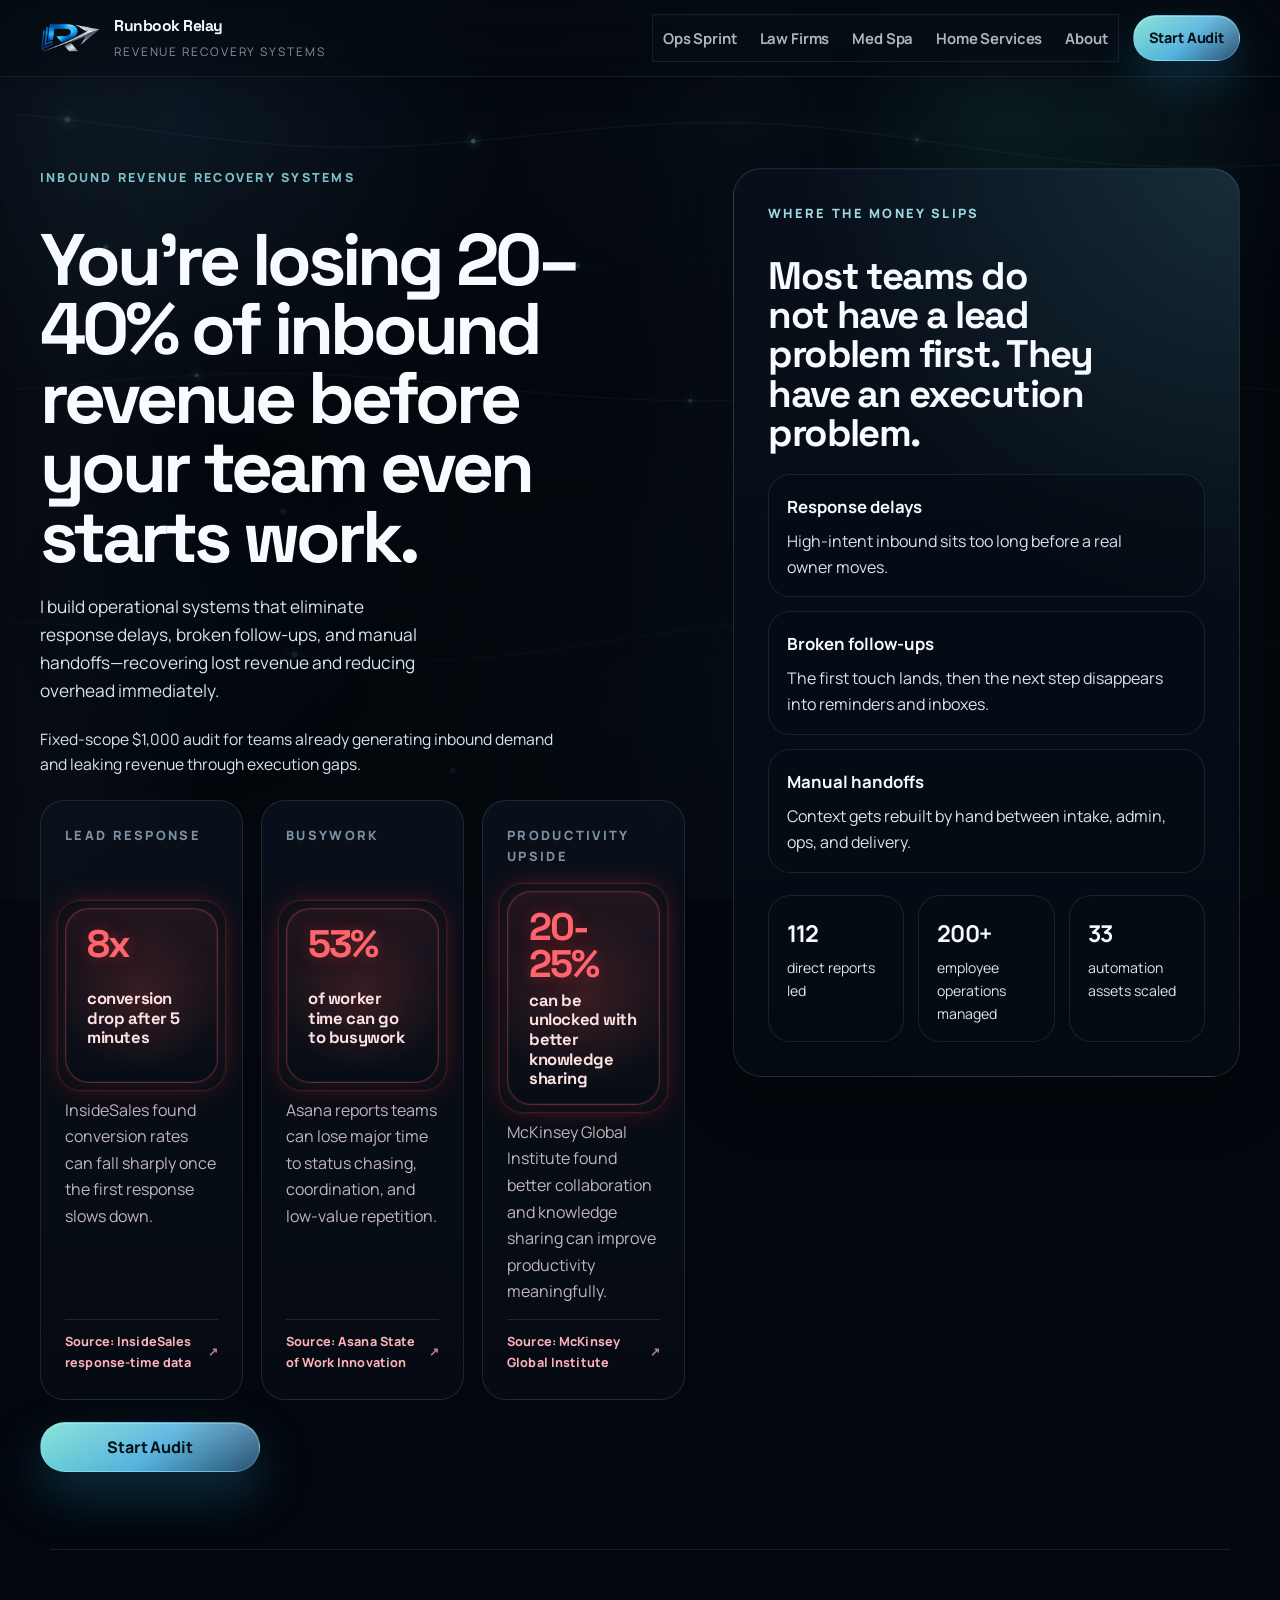
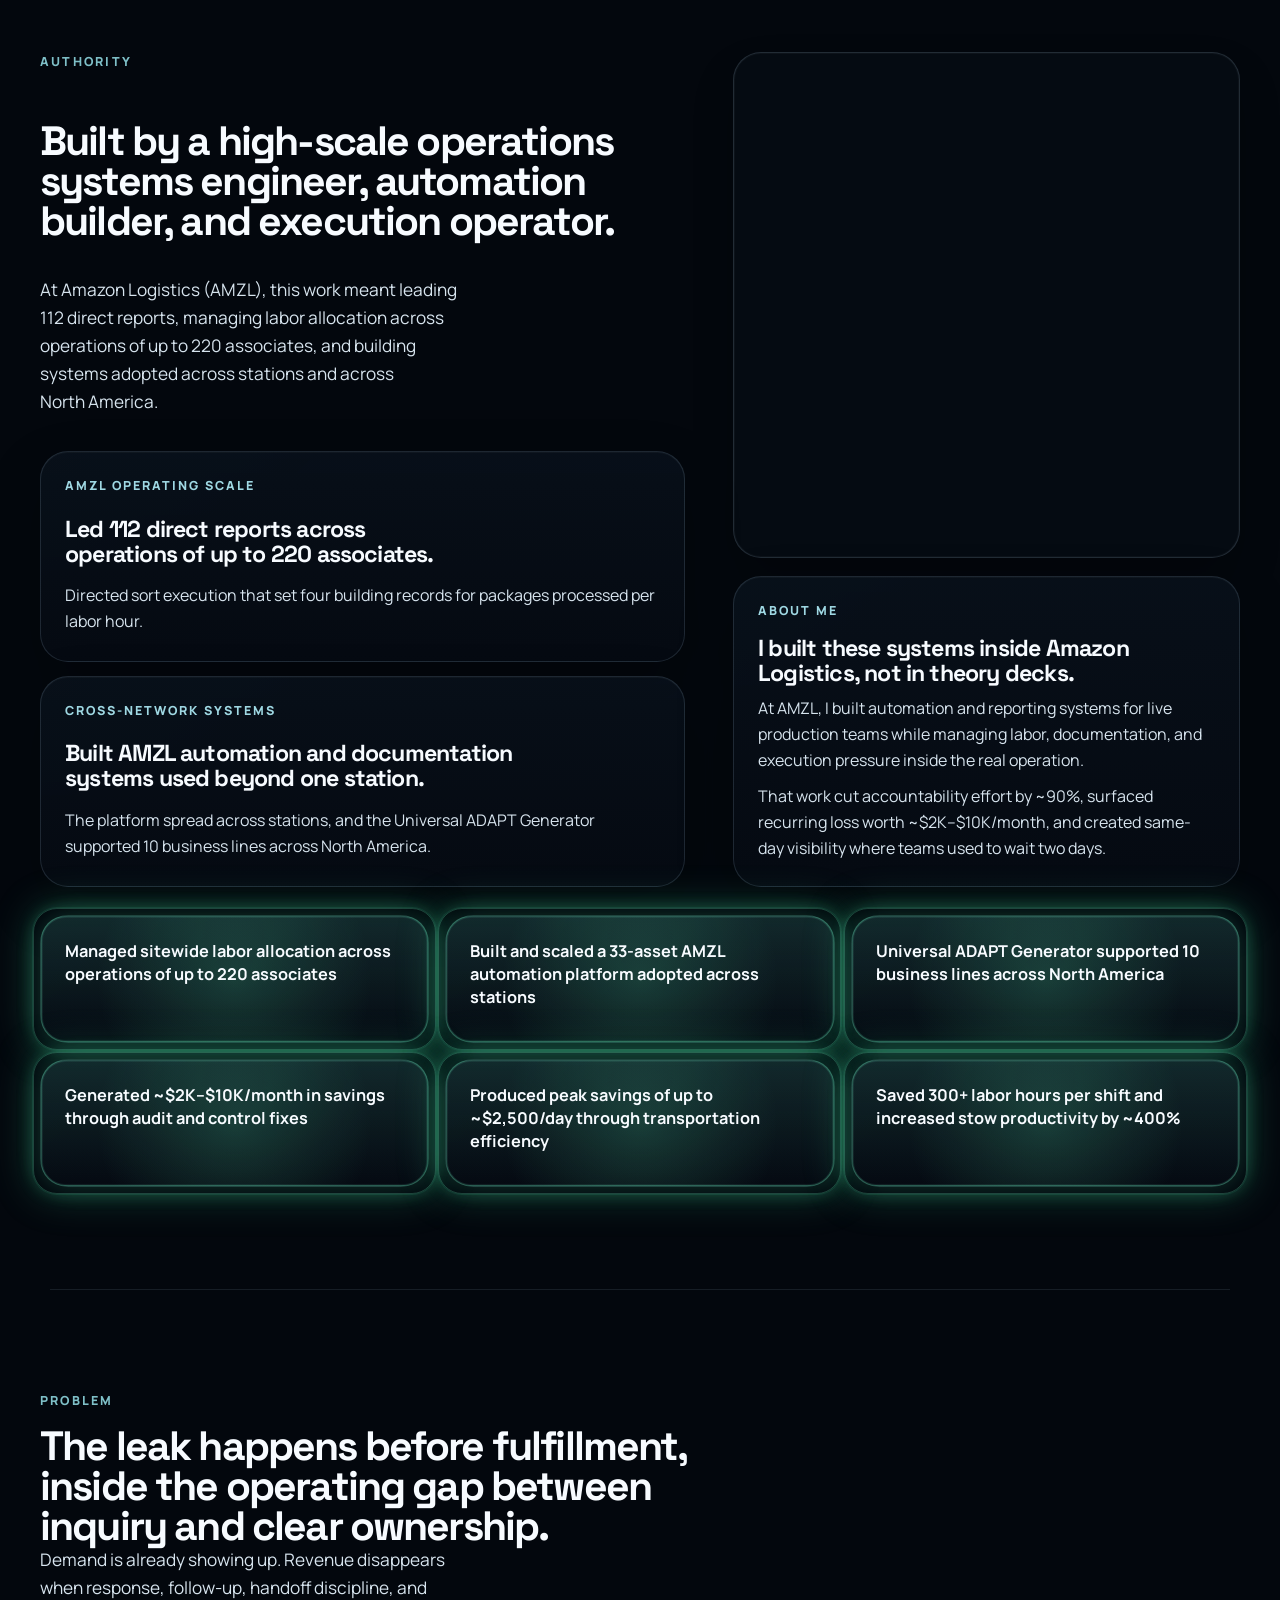
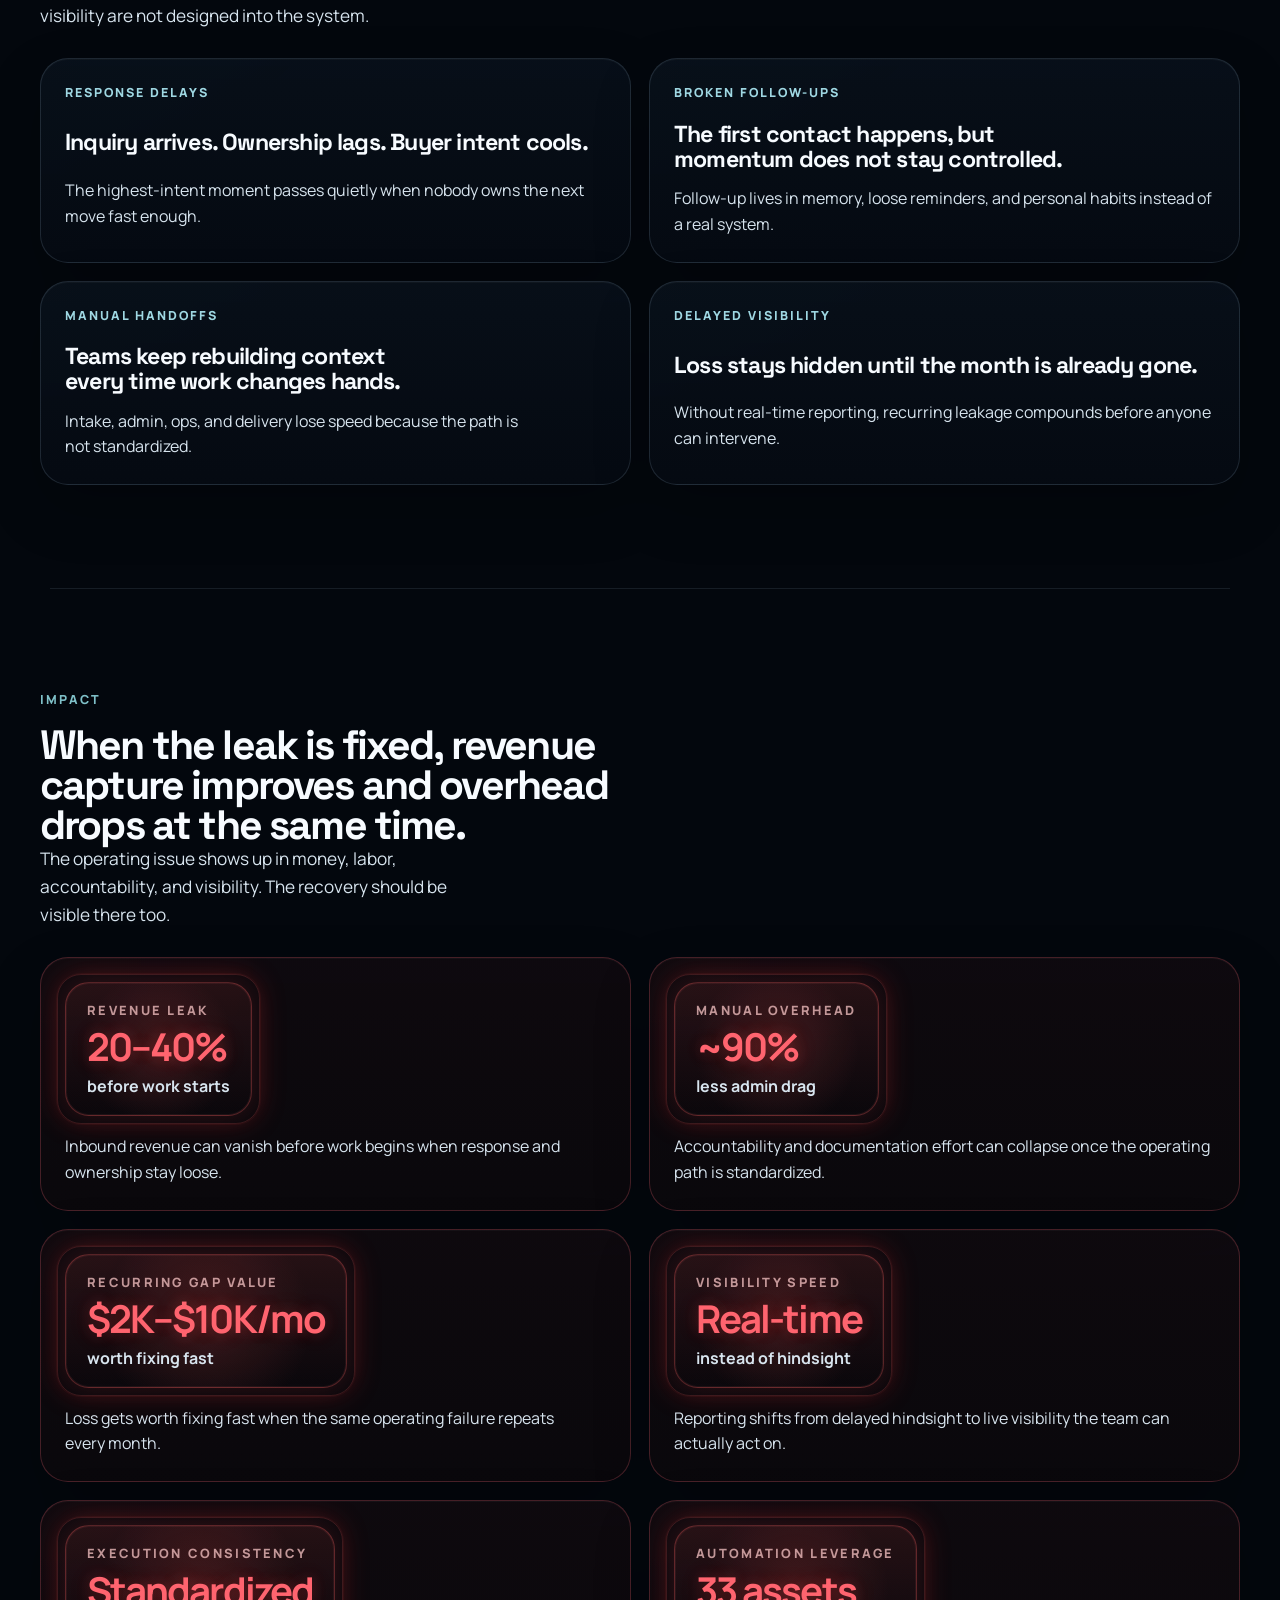
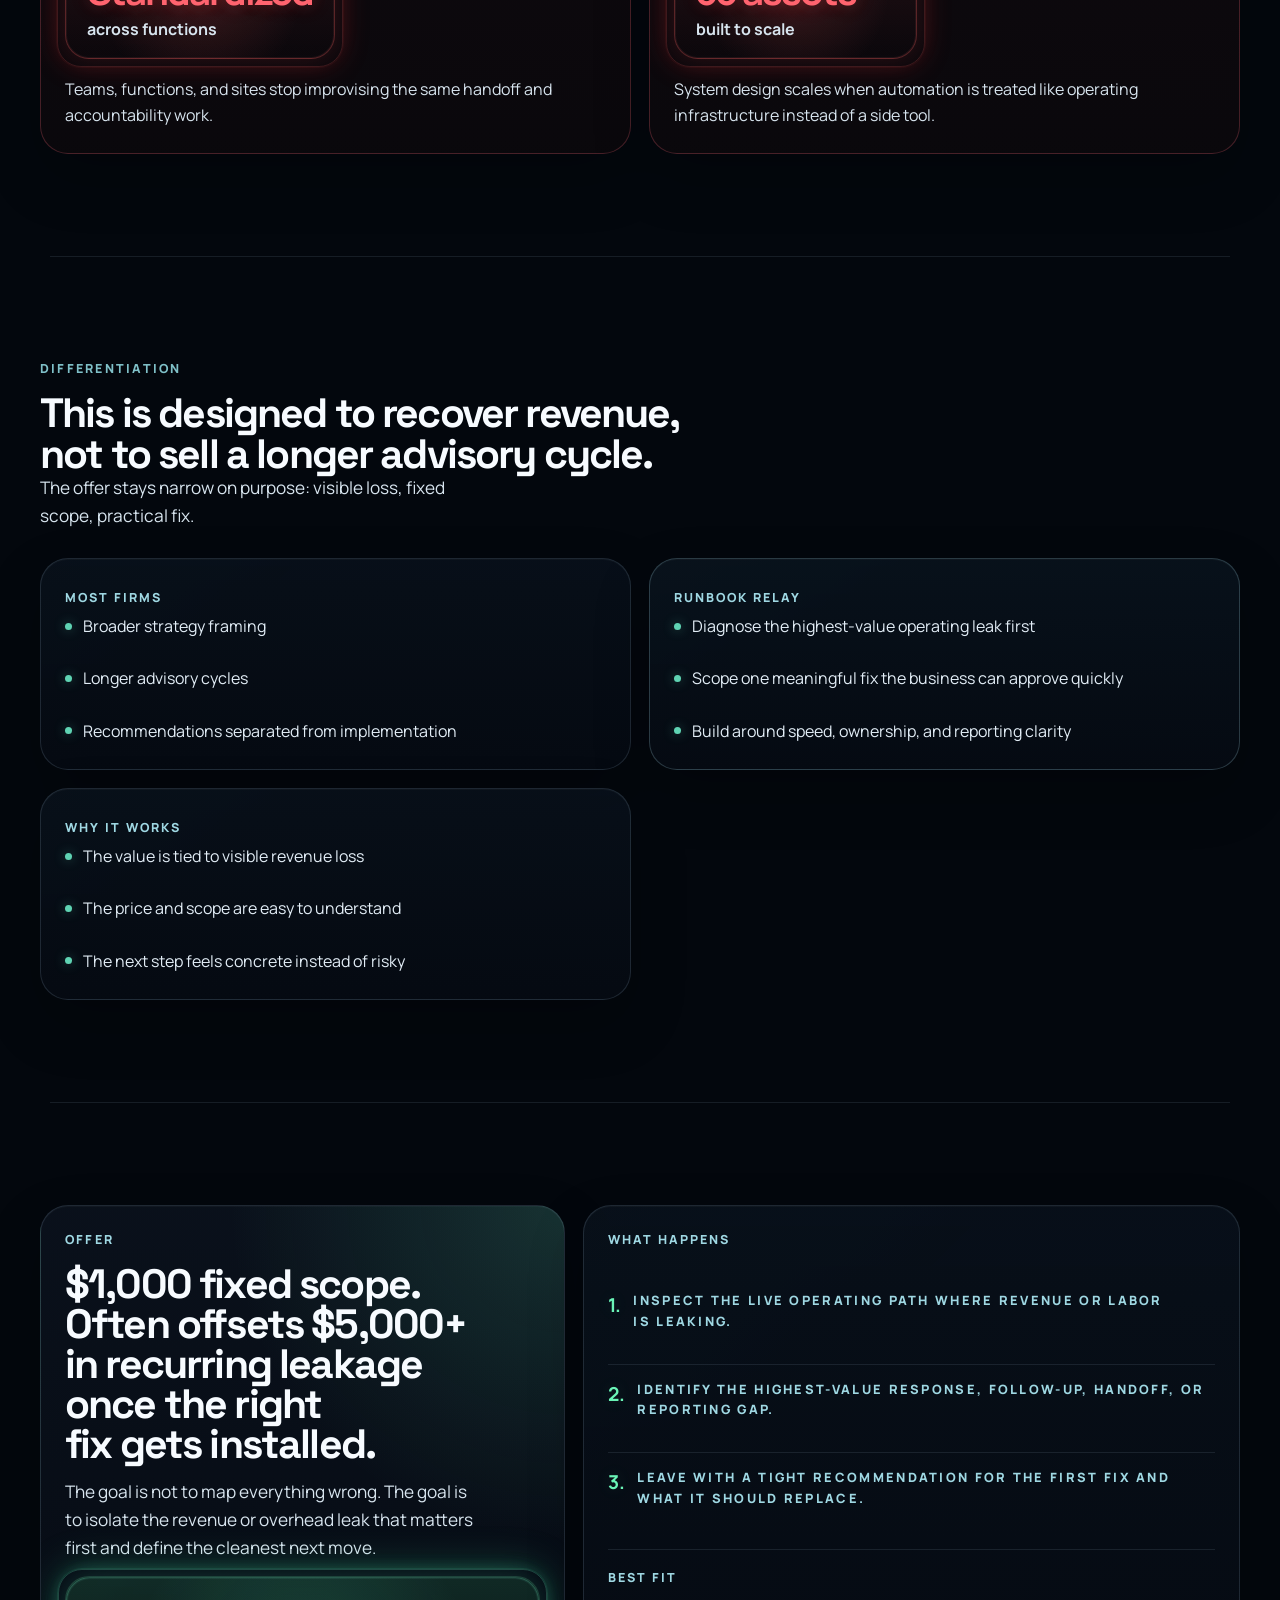
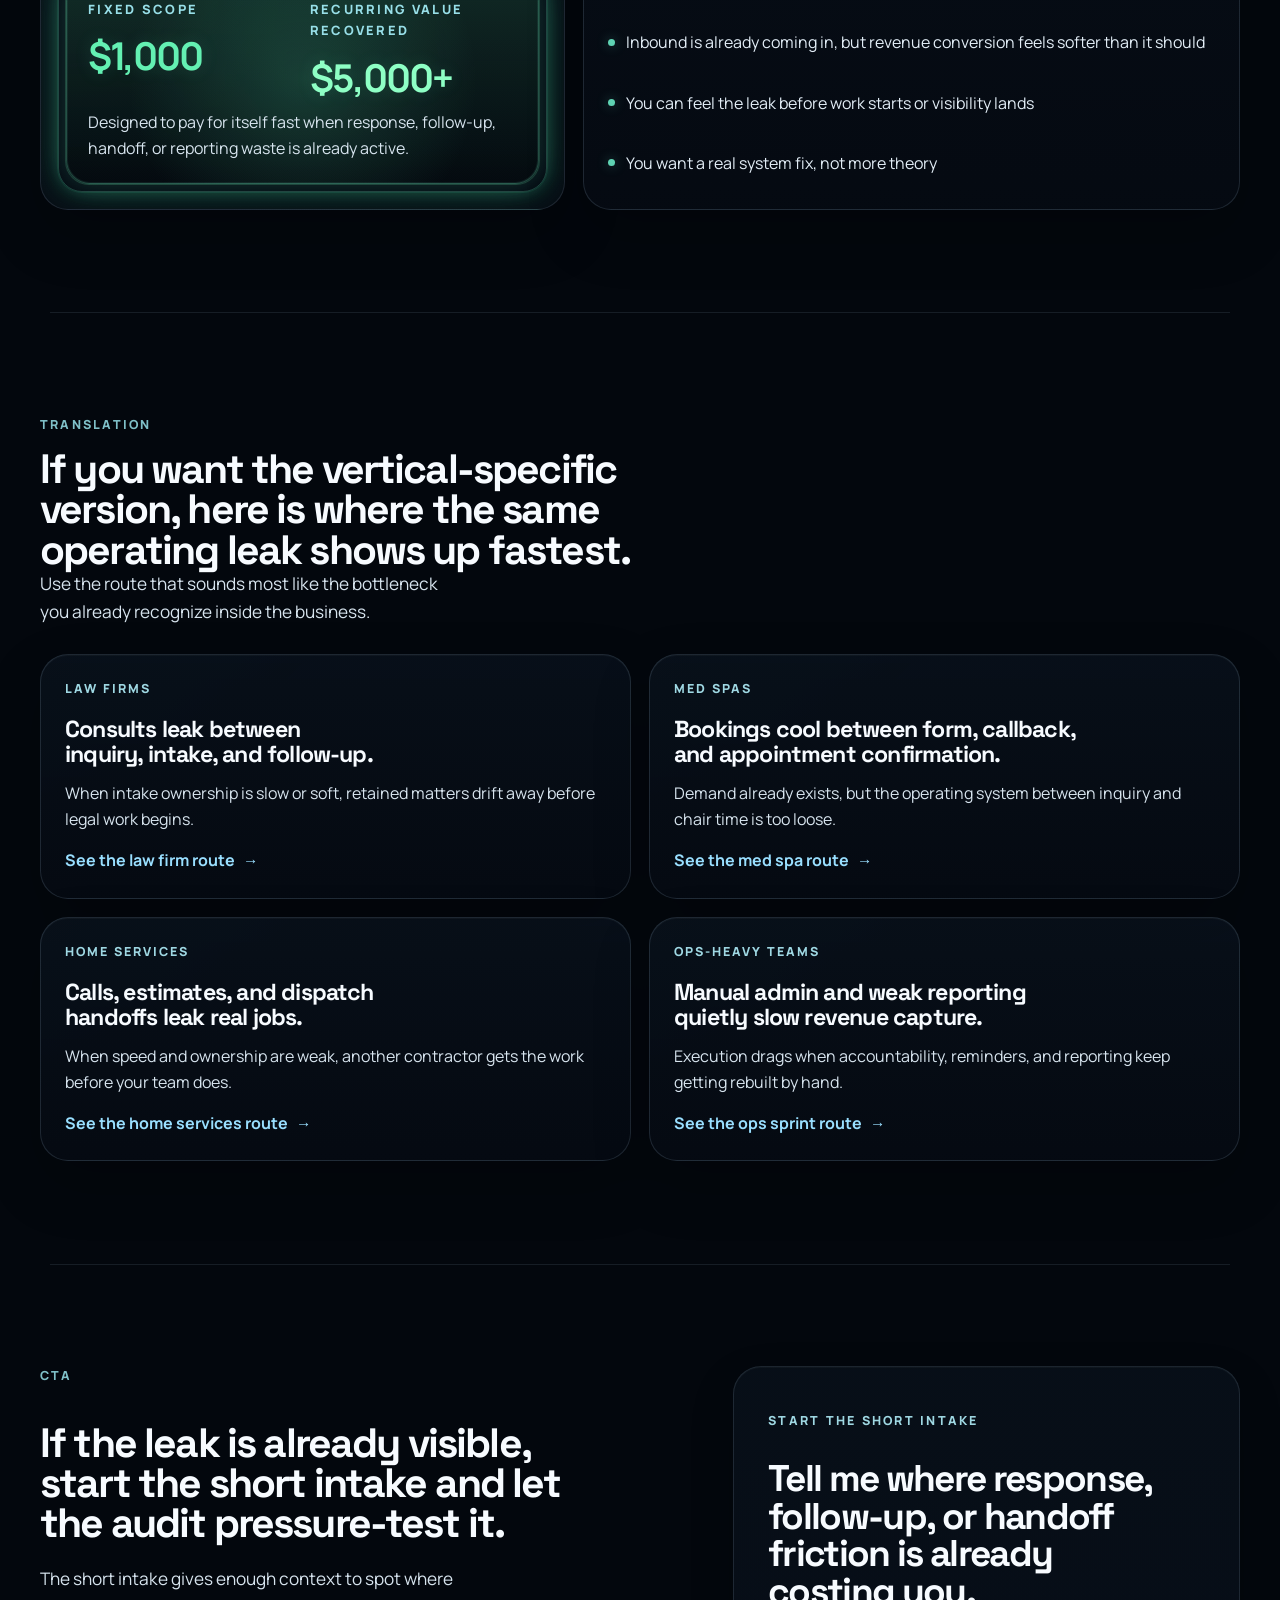
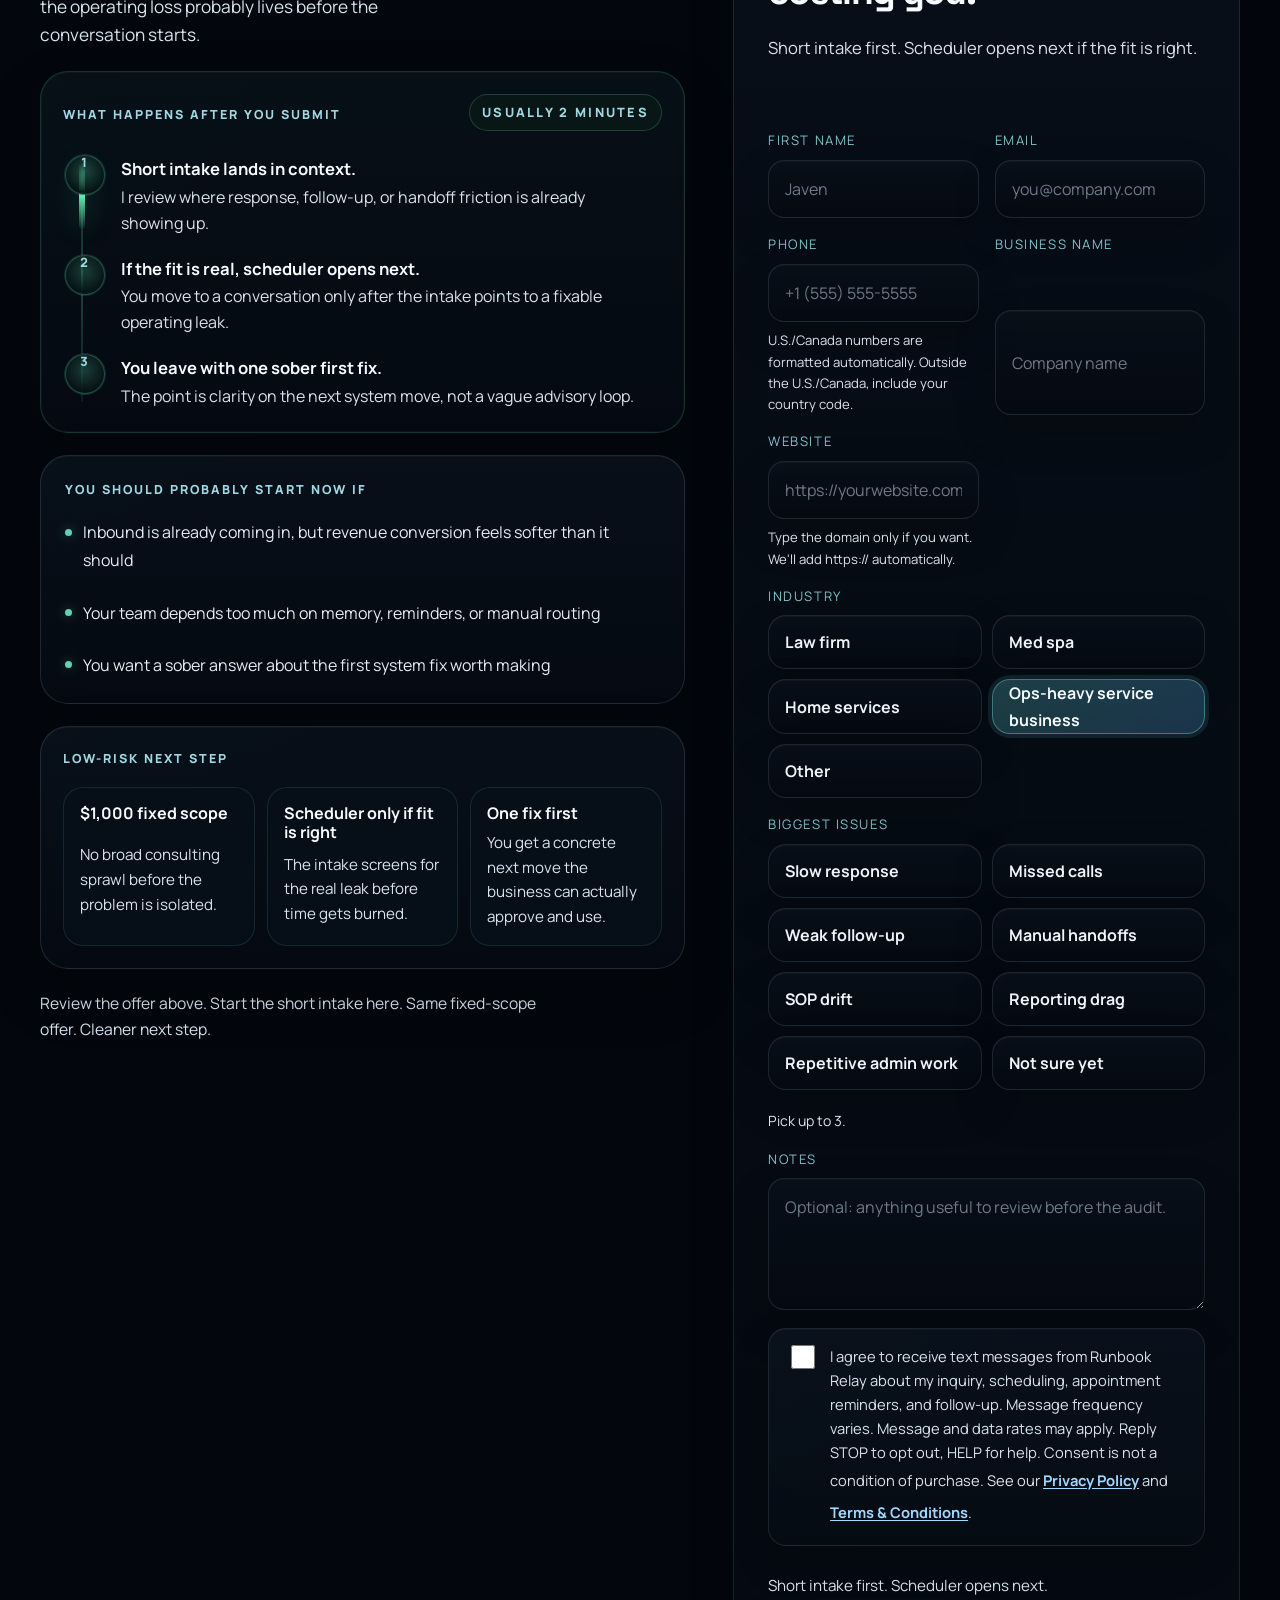
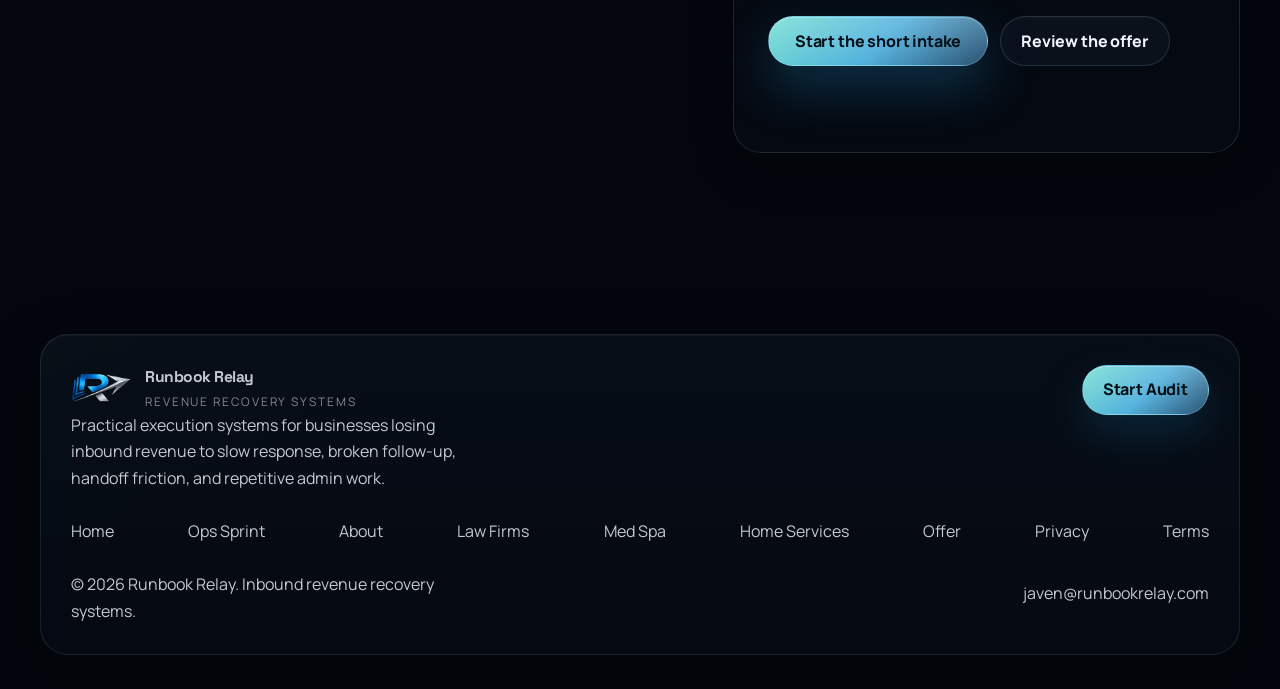
==== commit 0c6fe253: "add amzl proof to homepage authority" ====
--- a/index.html
+++ b/index.html
@@ -48,7 +48,7 @@
       fetchpriority="high"
     />
     <link rel="canonical" href="https://runbookrelay.com/" />
-    <link rel="stylesheet" href="./assets/styles.css?v=20260412p" />
+    <link rel="stylesheet" href="./assets/styles.css?v=20260413a" />
     <script>
       window.RUNBOOK_RELAY_CONFIG = {
         siteUrl: "https://runbookrelay.com",
@@ -208,18 +208,18 @@
               <p class="eyebrow">Authority</p>
               <h2 class="rr-home-section-title">Built by a high-scale operations systems engineer, automation builder, and execution operator.</h2>
               <p class="rr-home-section-copy">
-                This is not consultant positioning. The work comes from building live systems, managing operating scale, and finding the leakage points that keep repeating inside production teams.
+                At Amazon Logistics (AMZL), this work meant leading 112 direct reports, managing labor allocation across operations of up to 220 associates, and building systems adopted across stations and across North America.
               </p>
               <div class="rr-home-authority-summary">
                 <article class="rr-home-card rr-home-authority-card">
-                  <span class="card-kicker">Execution bias</span>
-                  <h3 class="card-title">Diagnose the money leak first, then tighten the path around it.</h3>
-                  <p>The goal is not a broad strategy narrative. The goal is faster revenue capture and less operational waste.</p>
+                  <span class="card-kicker">AMZL operating scale</span>
+                  <h3 class="card-title">Led 112 direct reports across operations of up to 220 associates.</h3>
+                  <p>Directed sort execution that set four building records for packages processed per labor hour.</p>
                 </article>
                 <article class="rr-home-card rr-home-authority-card">
-                  <span class="card-kicker">Scope discipline</span>
-                  <h3 class="card-title">Start with the highest-value leak the business can actually fix next.</h3>
-                  <p>That keeps approval easier, implementation tighter, and value clearer inside the first sprint.</p>
+                  <span class="card-kicker">Cross-network systems</span>
+                  <h3 class="card-title">Built AMZL automation and documentation systems used beyond one station.</h3>
+                  <p>The platform spread across stations, and the Universal ADAPT Generator supported 10 business lines across North America.</p>
                 </article>
               </div>
             </div>
@@ -238,20 +238,20 @@
               <article class="rr-home-card rr-home-about-box">
                 <div class="rr-home-about-copy">
                   <span class="card-kicker">About me</span>
-                  <h3 class="card-title">I build execution systems inside real operating environments, not theory decks.</h3>
-                  <p>I have managed labor allocation across 200+ employee operations and built automation and reporting systems inside live production workflows.</p>
-                  <p>Runbook Relay comes from fixing missed ownership, weak follow-up, and delayed visibility where they were already costing real money.</p>
+                  <h3 class="card-title">I built these systems inside Amazon Logistics, not in theory decks.</h3>
+                  <p>At AMZL, I built automation and reporting systems for live production teams while managing labor, documentation, and execution pressure inside the real operation.</p>
+                  <p>That work cut accountability effort by ~90%, surfaced recurring loss worth ~$2K&ndash;$10K/month, and created same-day visibility where teams used to wait two days.</p>
                 </div>
               </article>
             </div>
           </div>
           <div class="rr-home-proof-grid" aria-label="Authority proof points" data-reveal>
-            <article class="rr-home-card rr-home-proof-card"><strong>Managed sitewide labor allocation across 200+ employee operations</strong></article>
-            <article class="rr-home-card rr-home-proof-card"><strong>Built and scaled a 33-asset automation platform</strong></article>
-            <article class="rr-home-card rr-home-proof-card"><strong>Reduced accountability/documentation effort by ~90%</strong></article>
-            <article class="rr-home-card rr-home-proof-card"><strong>Identified and resolved recurring loss gaps worth ~$2K&ndash;$10K/month</strong></article>
-            <article class="rr-home-card rr-home-proof-card"><strong>Created real-time reporting systems replacing delayed visibility</strong></article>
-            <article class="rr-home-card rr-home-proof-card"><strong>Standardized systems across teams, functions, and sites</strong></article>
+            <article class="rr-home-card rr-home-proof-card"><strong>Managed sitewide labor allocation across operations of up to 220 associates</strong></article>
+            <article class="rr-home-card rr-home-proof-card"><strong>Built and scaled a 33-asset AMZL automation platform adopted across stations</strong></article>
+            <article class="rr-home-card rr-home-proof-card"><strong>Universal ADAPT Generator supported 10 business lines across North America</strong></article>
+            <article class="rr-home-card rr-home-proof-card"><strong>Generated ~$2K&ndash;$10K/month in savings through audit and control fixes</strong></article>
+            <article class="rr-home-card rr-home-proof-card"><strong>Produced peak savings of up to ~$2,500/day through transportation efficiency</strong></article>
+            <article class="rr-home-card rr-home-proof-card"><strong>Saved 300+ labor hours per shift and increased stow productivity by ~400%</strong></article>
           </div>
         </div>
       </section>
--- a/assets/styles.css
+++ b/assets/styles.css
@@ -6400,16 +6400,21 @@
 .route-home .rr-home-cta-step-marker {
   position: relative;
   z-index: 1;
-  display: inline-grid;
-  place-items: center;
-  width: 38px;
-  height: 38px;
+  display: flex;
+  align-items: center;
+  justify-content: center;
+  width: 40px;
+  height: 40px;
   border-radius: 999px;
   border: 1px solid rgba(102, 225, 182, 0.28);
   background:
     radial-gradient(circle at 50% 40%, rgba(99, 240, 178, 0.22), rgba(7, 20, 22, 0.96) 70%);
   color: #dffaf0;
-  font-weight: 800;
+  font-size: 0.95rem;
+  line-height: 1;
+  font-weight: 900;
+  text-align: center;
+  font-variant-numeric: tabular-nums;
   box-shadow: 0 0 0 1px rgba(95, 211, 179, 0.16);
   animation: ctaPathNodePulse 5.8s ease-in-out infinite;
 }
@@ -6679,9 +6684,9 @@
   }
 
   .route-home .rr-home-cta-step-marker {
-    width: 34px;
-    height: 34px;
-    font-size: 0.95rem;
+    width: 36px;
+    height: 36px;
+    font-size: 0.9rem;
   }
 
   .route-home .rr-home-cta-steps::before {
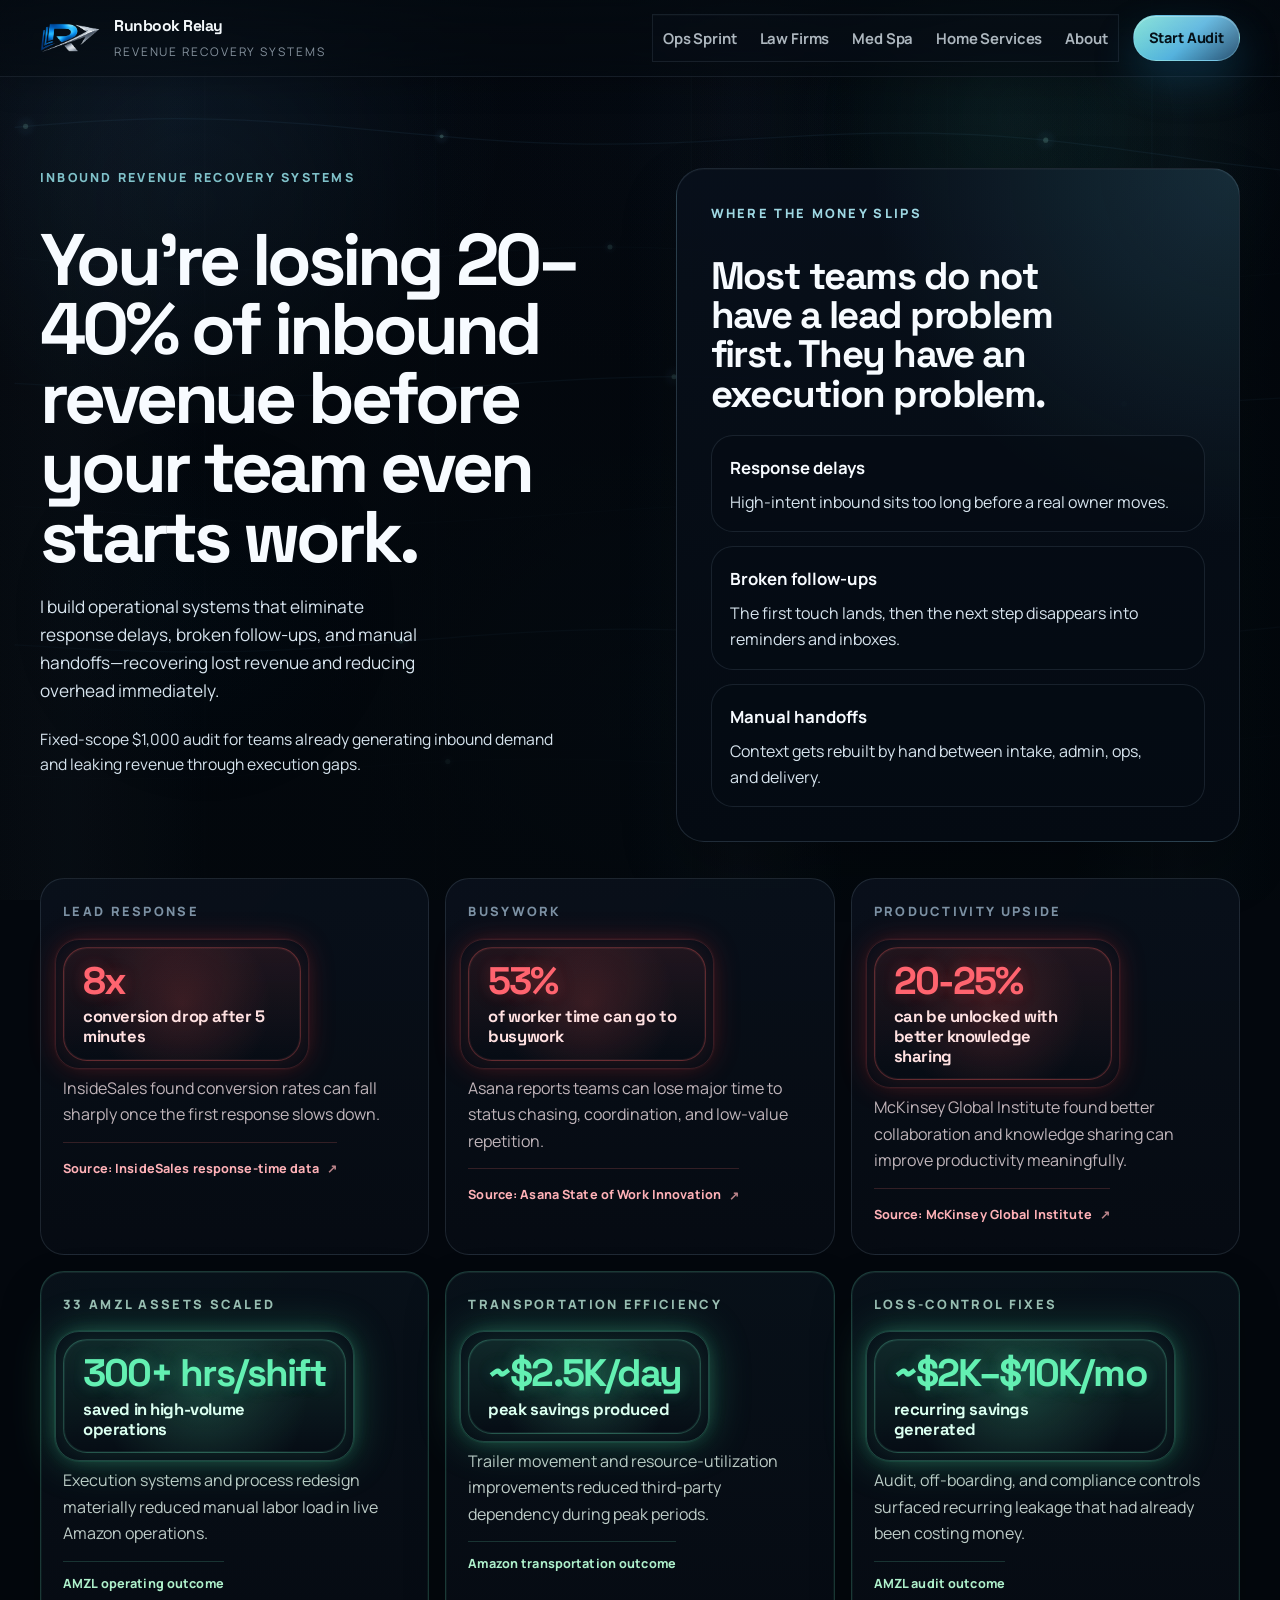
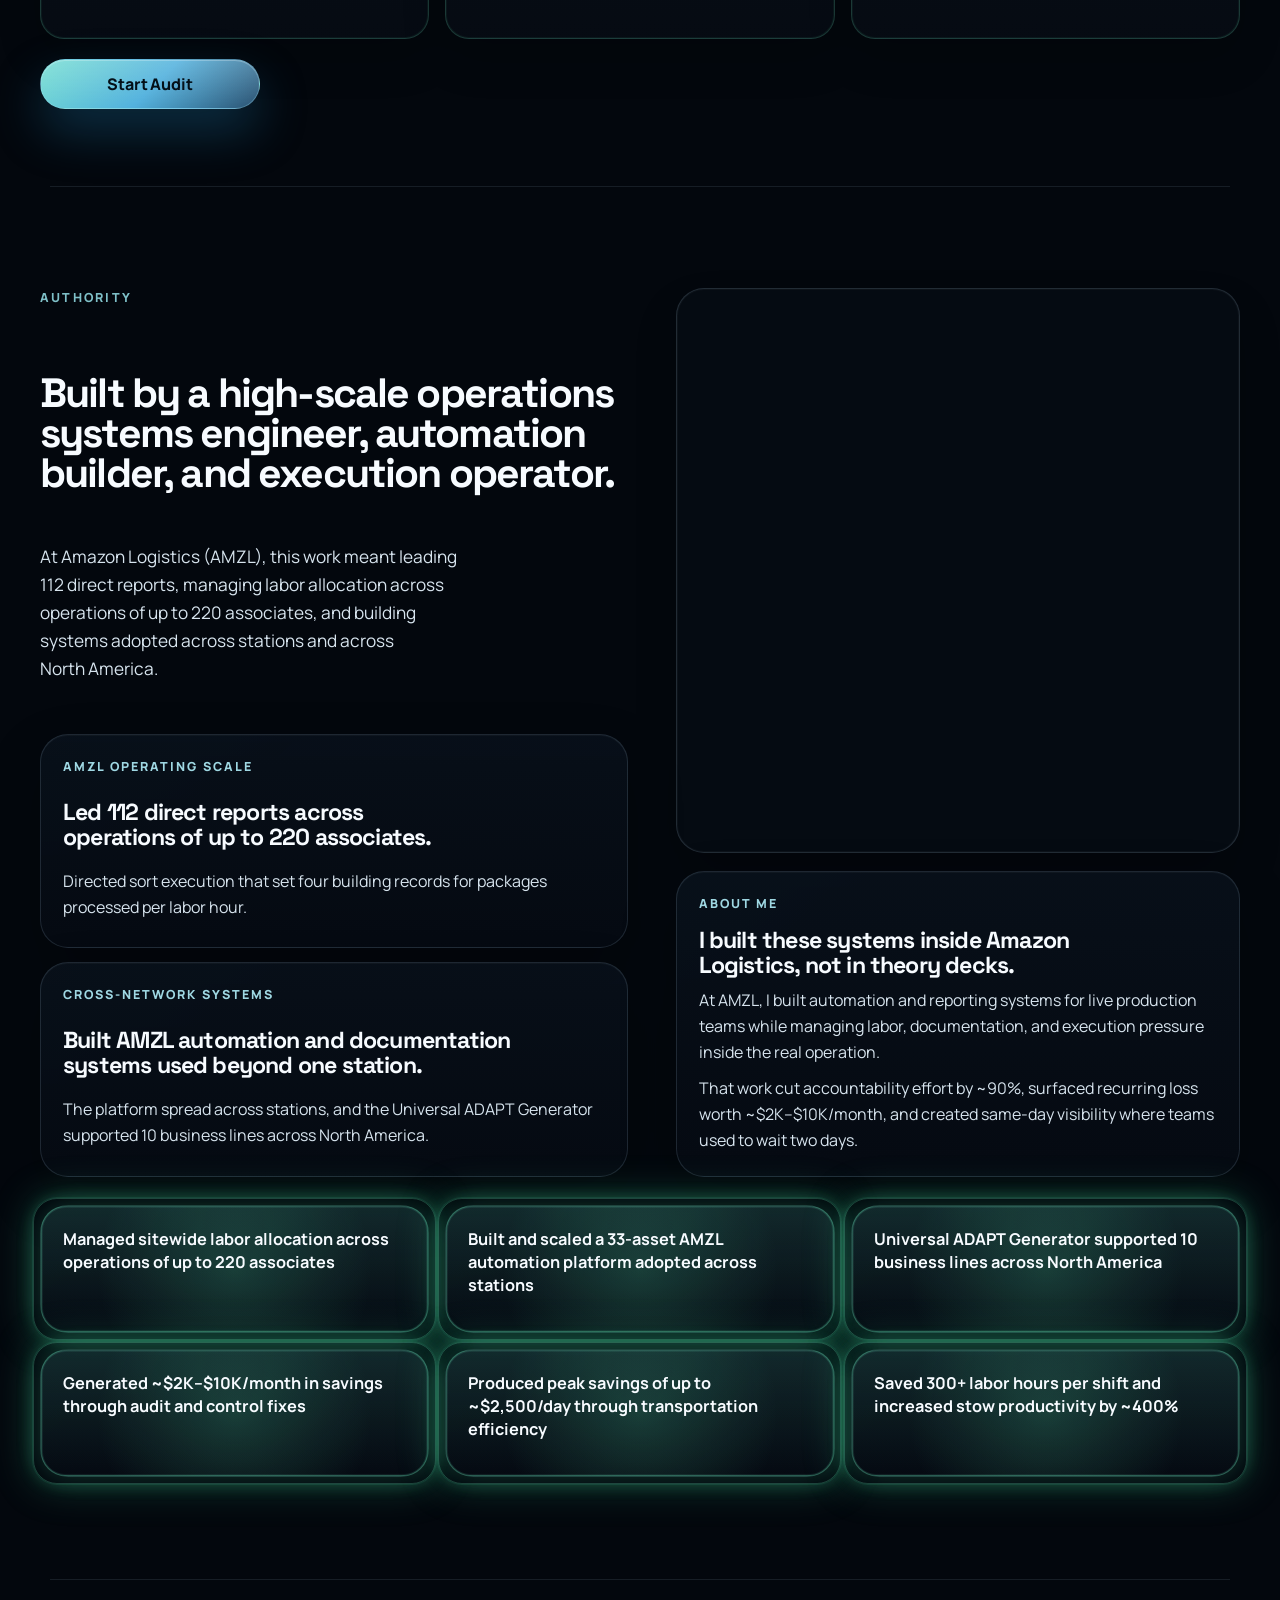
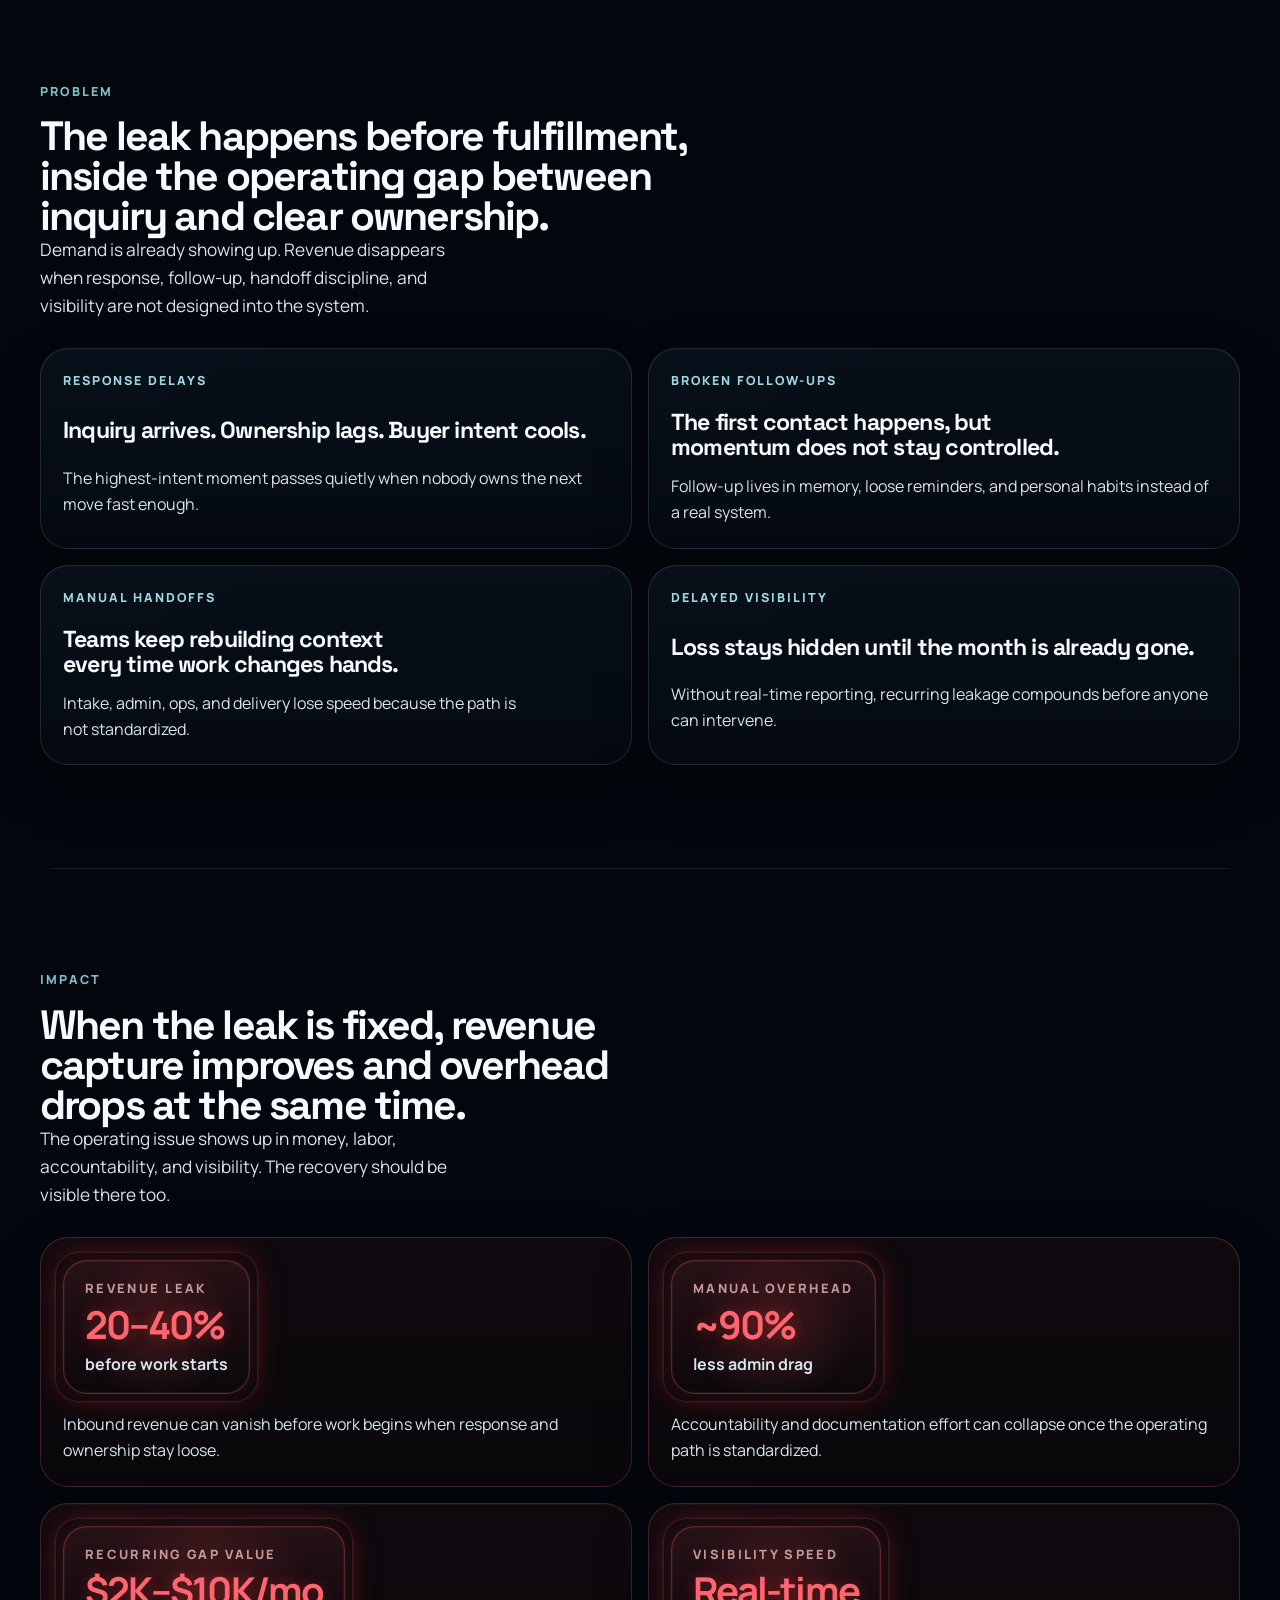
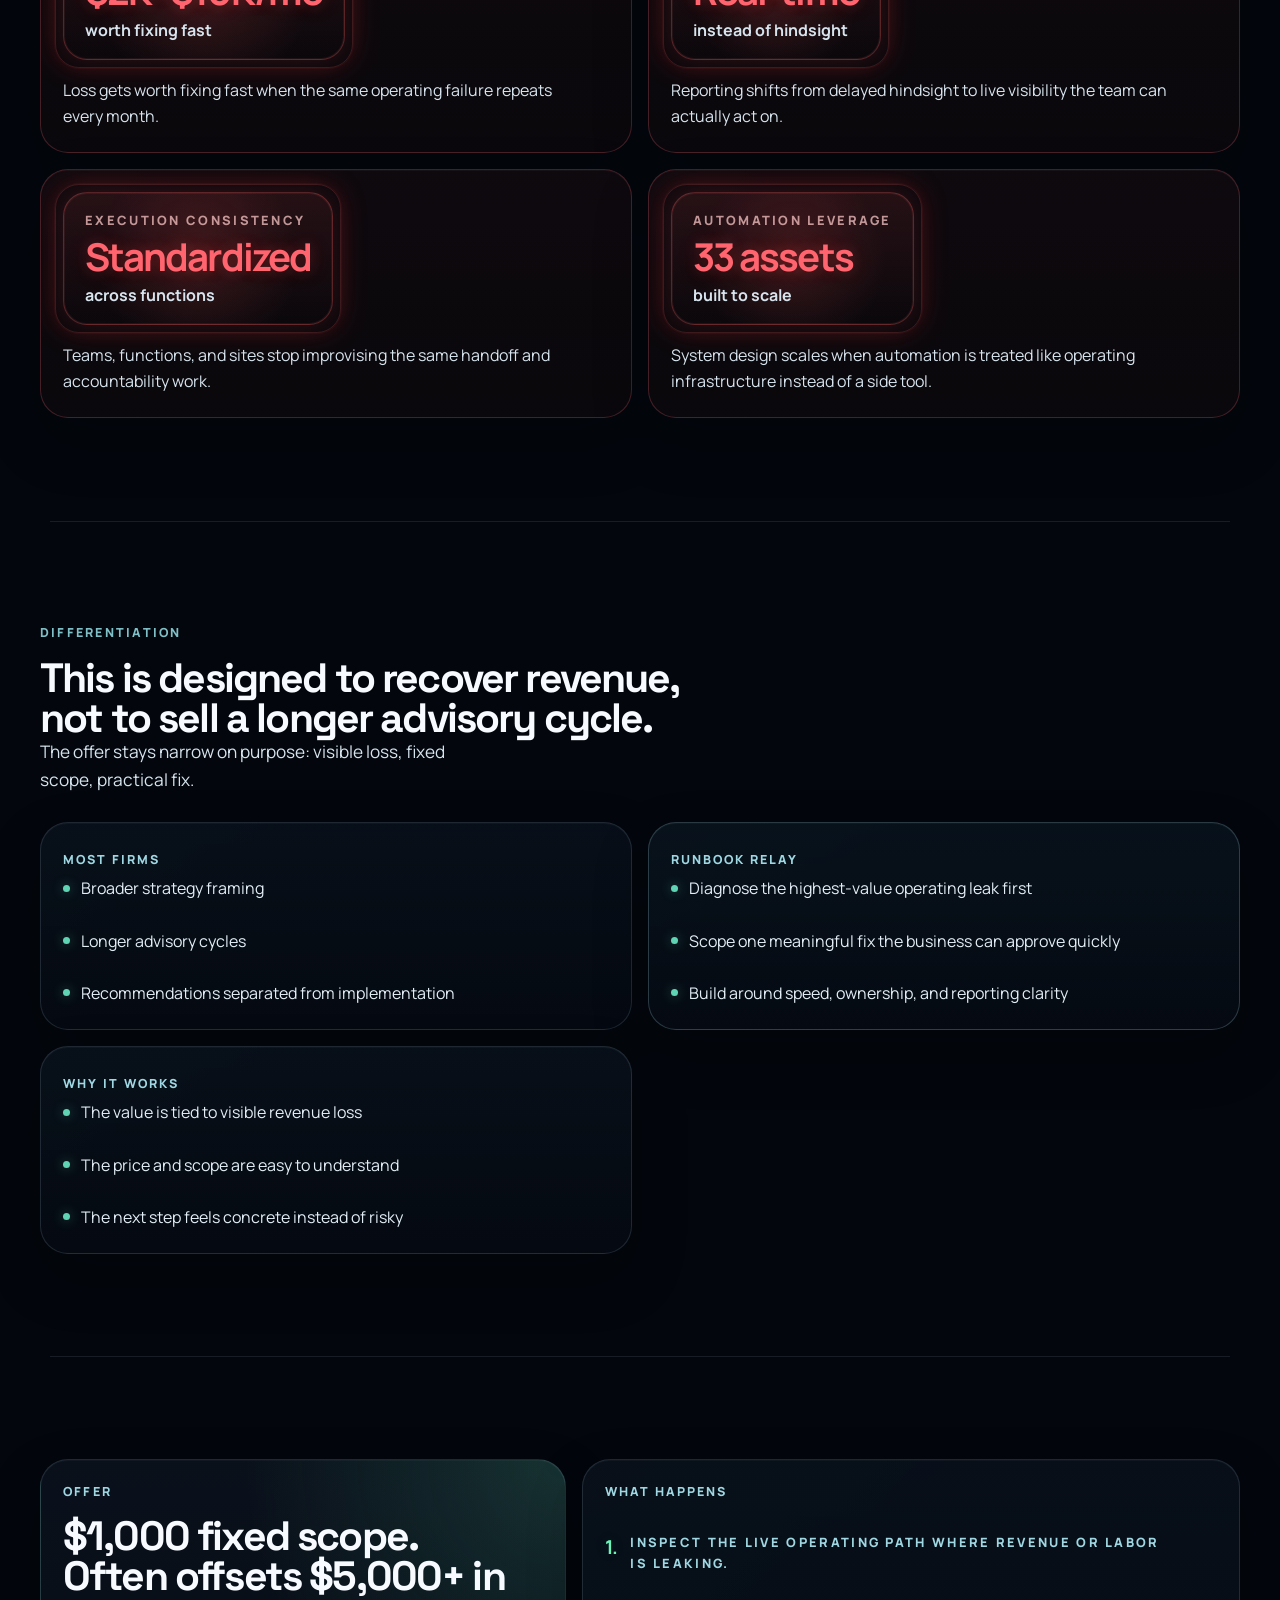
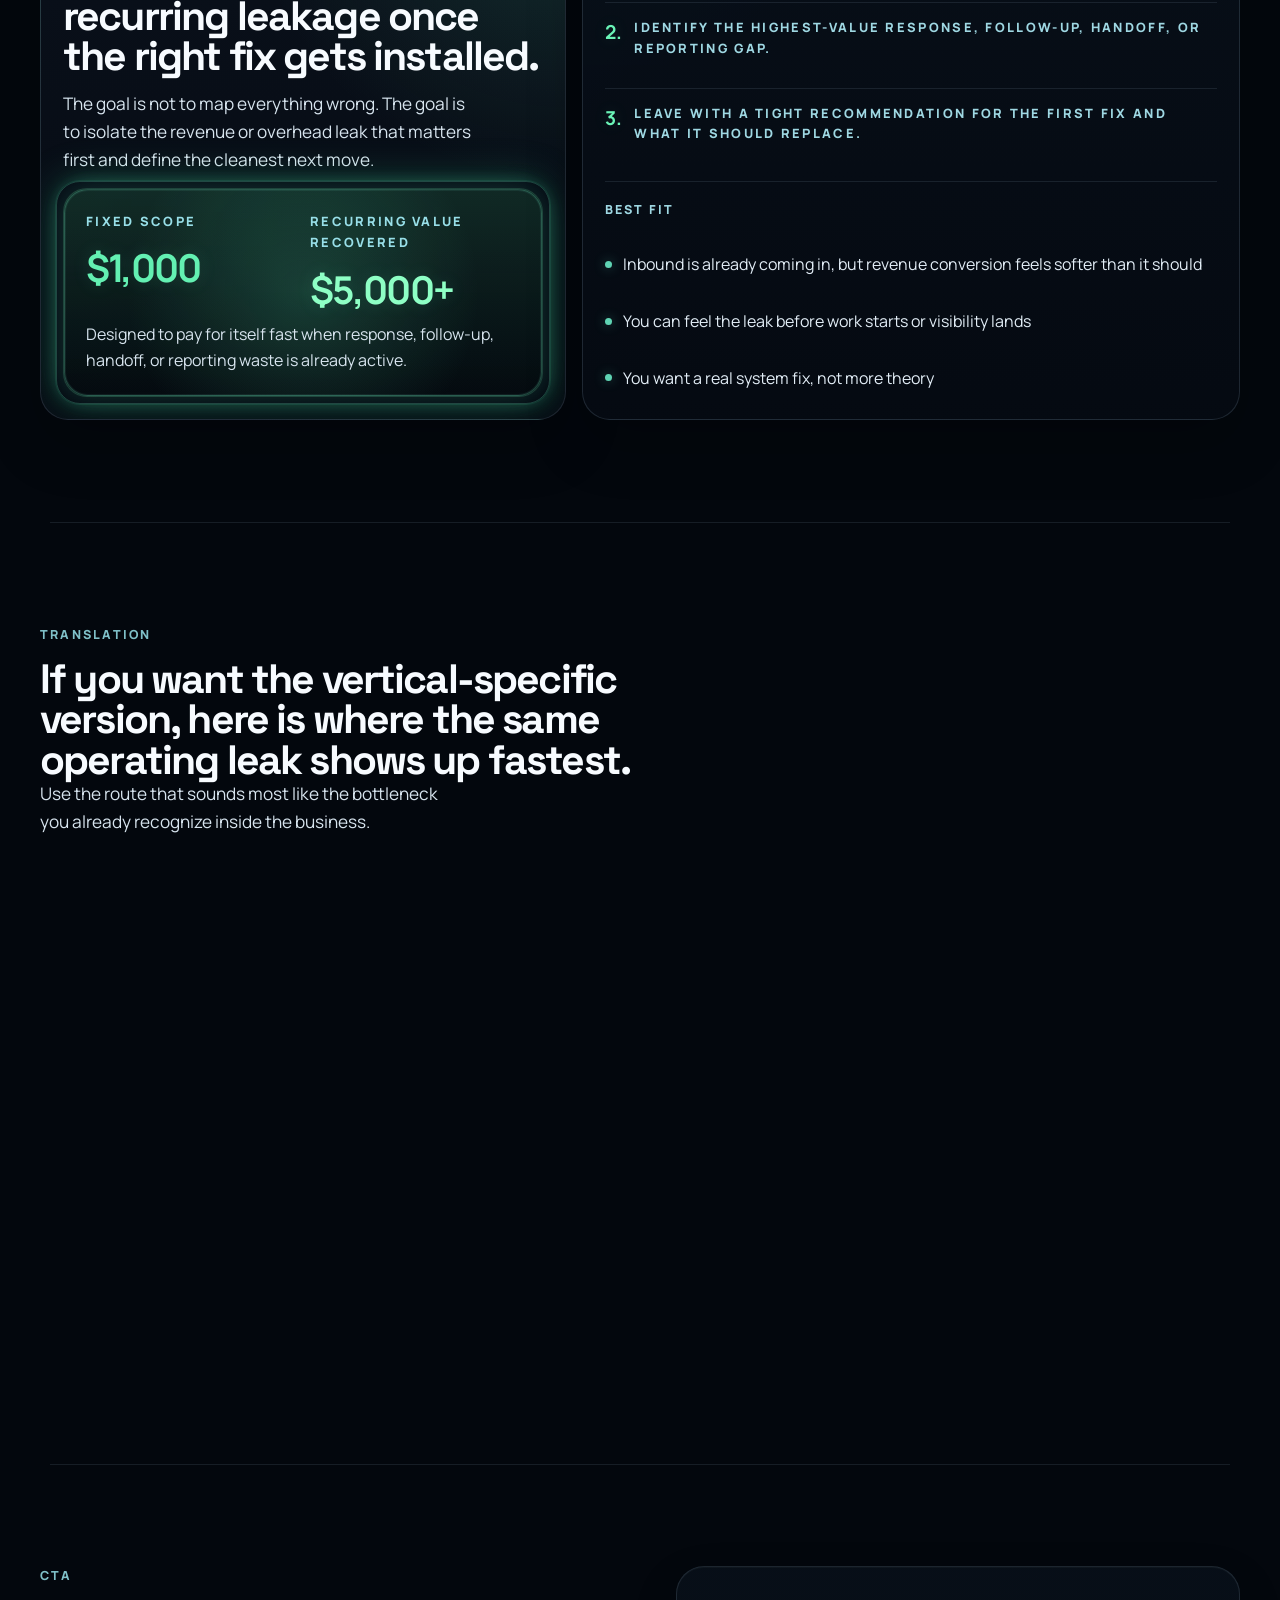
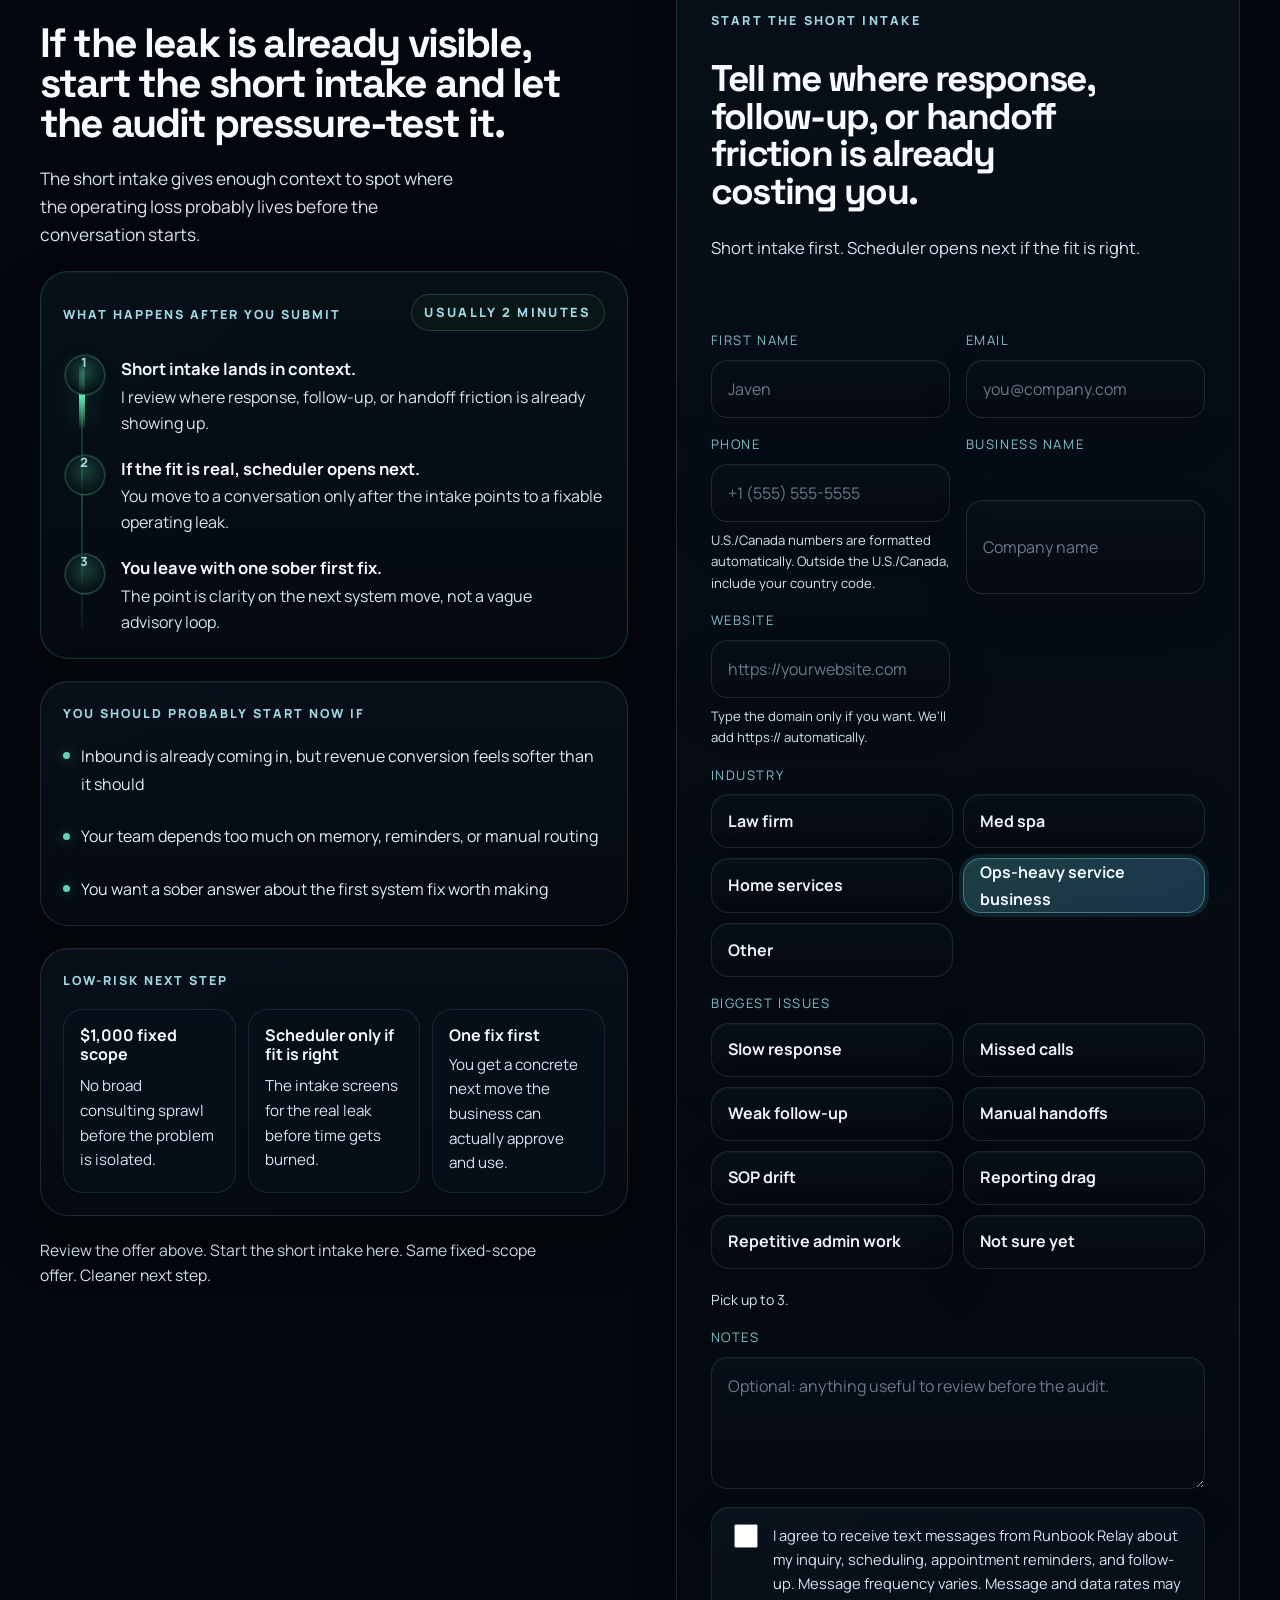
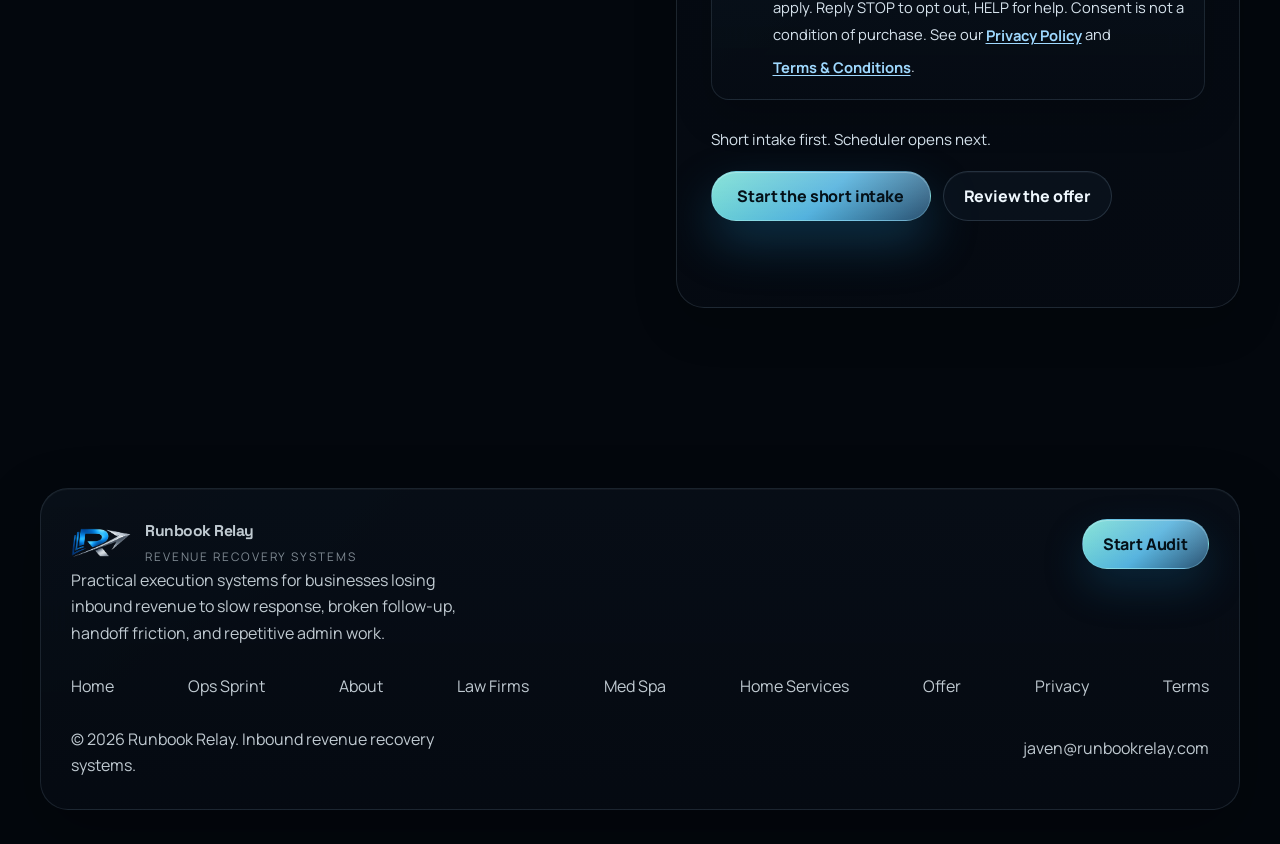
==== commit 4695b39f: "rebalance hero proof layout" ====
--- a/index.html
+++ b/index.html
@@ -48,7 +48,7 @@
       fetchpriority="high"
     />
     <link rel="canonical" href="https://runbookrelay.com/" />
-    <link rel="stylesheet" href="./assets/styles.css?v=20260413a" />
+    <link rel="stylesheet" href="./assets/styles.css?v=20260413b" />
     <script>
       window.RUNBOOK_RELAY_CONFIG = {
         siteUrl: "https://runbookrelay.com",
@@ -132,38 +132,6 @@
               I build operational systems that eliminate response delays, broken follow-ups, and manual handoffs&mdash;recovering lost revenue and reducing overhead immediately.
             </p>
             <p class="rr-home-support">Fixed-scope $1,000 audit for teams already generating inbound demand and leaking revenue through execution gaps.</p>
-            <div class="rr-home-hero-metrics" aria-label="Cited operating proof">
-              <article class="rr-home-stat-card is-alert">
-                <span class="proof-label">Lead response</span>
-                <div class="proof-stat-lockup">
-                  <strong class="proof-stat">8x</strong>
-                  <p class="proof-emphasis">conversion drop after 5 minutes</p>
-                </div>
-                <p class="proof-copy">InsideSales found conversion rates can fall sharply once the first response slows down.</p>
-                <a class="proof-source" href="https://www.insidesales.com/response-time-matters/" target="_blank" rel="noreferrer">Source: InsideSales response-time data</a>
-              </article>
-              <article class="rr-home-stat-card is-alert">
-                <span class="proof-label">Busywork</span>
-                <div class="proof-stat-lockup">
-                  <strong class="proof-stat">53%</strong>
-                  <p class="proof-emphasis">of worker time can go to busywork</p>
-                </div>
-                <p class="proof-copy">Asana reports teams can lose major time to status chasing, coordination, and low-value repetition.</p>
-                <a class="proof-source" href="https://asana.com/resources/state-of-work-innovation" target="_blank" rel="noreferrer">Source: Asana State of Work Innovation</a>
-              </article>
-              <article class="rr-home-stat-card is-alert">
-                <span class="proof-label">Productivity upside</span>
-                <div class="proof-stat-lockup">
-                  <strong class="proof-stat">20-25%</strong>
-                  <p class="proof-emphasis">can be unlocked with better knowledge sharing</p>
-                </div>
-                <p class="proof-copy">McKinsey Global Institute found better collaboration and knowledge sharing can improve productivity meaningfully.</p>
-                <a class="proof-source" href="https://www.mckinsey.com/industries/technology-media-and-telecommunications/our-insights/the-social-economy" target="_blank" rel="noreferrer">Source: McKinsey Global Institute</a>
-              </article>
-            </div>
-            <div class="rr-home-hero-actions">
-              <a class="button button-primary" href="#audit-form" data-track="cta" data-track-label="home_hero_start_audit">Start Audit</a>
-            </div>
           </div>
 
           <aside class="rr-home-hero-panel" data-reveal>
@@ -183,21 +151,68 @@
                 <p>Context gets rebuilt by hand between intake, admin, ops, and delivery.</p>
               </article>
             </div>
-            <div class="rr-home-mini-stats">
-              <article class="rr-home-mini-stat">
-                <strong>112</strong>
-                <span>direct reports led</span>
-              </article>
-              <article class="rr-home-mini-stat">
-                <strong>200+</strong>
-                <span>employee operations managed</span>
-              </article>
-              <article class="rr-home-mini-stat">
-                <strong>33</strong>
-                <span>automation assets scaled</span>
-              </article>
-            </div>
           </aside>
+        </div>
+        <div class="shell rr-home-hero-proof-wrap" data-reveal>
+          <div class="rr-home-hero-metrics" aria-label="Urgency and AMZL outcome proof">
+            <article class="rr-home-stat-card is-alert">
+              <span class="proof-label">Lead response</span>
+              <div class="proof-stat-lockup">
+                <strong class="proof-stat">8x</strong>
+                <p class="proof-emphasis">conversion drop after 5 minutes</p>
+              </div>
+              <p class="proof-copy">InsideSales found conversion rates can fall sharply once the first response slows down.</p>
+              <a class="proof-source" href="https://www.insidesales.com/response-time-matters/" target="_blank" rel="noreferrer">Source: InsideSales response-time data</a>
+            </article>
+            <article class="rr-home-stat-card is-alert">
+              <span class="proof-label">Busywork</span>
+              <div class="proof-stat-lockup">
+                <strong class="proof-stat">53%</strong>
+                <p class="proof-emphasis">of worker time can go to busywork</p>
+              </div>
+              <p class="proof-copy">Asana reports teams can lose major time to status chasing, coordination, and low-value repetition.</p>
+              <a class="proof-source" href="https://asana.com/resources/state-of-work-innovation" target="_blank" rel="noreferrer">Source: Asana State of Work Innovation</a>
+            </article>
+            <article class="rr-home-stat-card is-alert">
+              <span class="proof-label">Productivity upside</span>
+              <div class="proof-stat-lockup">
+                <strong class="proof-stat">20-25%</strong>
+                <p class="proof-emphasis">can be unlocked with better knowledge sharing</p>
+              </div>
+              <p class="proof-copy">McKinsey Global Institute found better collaboration and knowledge sharing can improve productivity meaningfully.</p>
+              <a class="proof-source" href="https://www.mckinsey.com/industries/technology-media-and-telecommunications/our-insights/the-social-economy" target="_blank" rel="noreferrer">Source: McKinsey Global Institute</a>
+            </article>
+            <article class="rr-home-stat-card is-success">
+              <span class="proof-label">33 AMZL assets scaled</span>
+              <div class="proof-stat-lockup">
+                <strong class="proof-stat">300+ hrs/shift</strong>
+                <p class="proof-emphasis">saved in high-volume operations</p>
+              </div>
+              <p class="proof-copy">Execution systems and process redesign materially reduced manual labor load in live Amazon operations.</p>
+              <p class="proof-note">AMZL operating outcome</p>
+            </article>
+            <article class="rr-home-stat-card is-success">
+              <span class="proof-label">Transportation efficiency</span>
+              <div class="proof-stat-lockup">
+                <strong class="proof-stat">~$2.5K/day</strong>
+                <p class="proof-emphasis">peak savings produced</p>
+              </div>
+              <p class="proof-copy">Trailer movement and resource-utilization improvements reduced third-party dependency during peak periods.</p>
+              <p class="proof-note">Amazon transportation outcome</p>
+            </article>
+            <article class="rr-home-stat-card is-success">
+              <span class="proof-label">Loss-control fixes</span>
+              <div class="proof-stat-lockup">
+                <strong class="proof-stat">~$2K–$10K/mo</strong>
+                <p class="proof-emphasis">recurring savings generated</p>
+              </div>
+              <p class="proof-copy">Audit, off-boarding, and compliance controls surfaced recurring leakage that had already been costing money.</p>
+              <p class="proof-note">AMZL audit outcome</p>
+            </article>
+          </div>
+          <div class="rr-home-hero-actions">
+            <a class="button button-primary" href="#audit-form" data-track="cta" data-track-label="home_hero_start_audit">Start Audit</a>
+          </div>
         </div>
       </section>
 
--- a/assets/styles.css
+++ b/assets/styles.css
@@ -5678,7 +5678,7 @@
 .route-home .rr-home-authority-grid,
 .route-home .rr-home-cta-grid {
   display: grid;
-  grid-template-columns: minmax(0, 1.12fr) minmax(320px, 0.88fr);
+  grid-template-columns: minmax(0, 1.02fr) minmax(360px, 0.98fr);
   gap: clamp(28px, 4vw, 48px);
   align-items: start;
 }
@@ -5727,7 +5727,7 @@
 
 .route-home .rr-home-panel-title {
   margin: 0;
-  max-width: 13ch;
+  max-width: 14ch;
   color: #f7fbff;
   font-size: clamp(1.8rem, 3vw, 2.7rem);
   line-height: 1.02;
@@ -5739,6 +5739,12 @@
   display: flex;
   flex-wrap: wrap;
   gap: 14px;
+}
+
+.route-home .rr-home-hero-proof-wrap {
+  display: grid;
+  gap: 20px;
+  margin-top: clamp(24px, 3.4vw, 36px);
 }
 
 .route-home .rr-home-hero-actions .button-primary,
@@ -5776,21 +5782,30 @@
 .route-home .rr-home-translation-grid,
 .route-home .rr-home-offer-grid {
   display: grid;
-  gap: 18px;
+  gap: 16px;
 }
 
 .route-home .rr-home-hero-metrics {
   grid-template-columns: repeat(3, minmax(0, 1fr));
+  align-items: stretch;
+}
+
+@media (min-width: 1041px) {
+  .route-home .rr-home-hero-metrics .rr-home-stat-card {
+    min-height: 368px;
+  }
 }
 
 .route-home .rr-home-card,
 .route-home .rr-home-stat-card {
-  padding: 24px;
+  padding: 22px;
 }
 
 .route-home .rr-home-stat-card {
   display: grid;
   gap: 14px;
+  align-content: start;
+  min-height: 100%;
   border: 1px solid rgba(168, 198, 221, 0.14);
   border-radius: 24px;
   background:
@@ -5832,7 +5847,7 @@
   gap: 8px;
   width: fit-content;
   max-width: 100%;
-  padding: 18px 22px 16px;
+  padding: 16px 20px 14px;
   isolation: isolate;
 }
 
@@ -5893,6 +5908,19 @@
 .route-home .rr-home-stat-card .proof-copy {
   color: rgba(233, 219, 223, 0.82);
   line-height: 1.66;
+}
+
+.route-home .rr-home-stat-card .proof-note {
+  display: inline-flex;
+  align-items: center;
+  gap: 8px;
+  width: fit-content;
+  margin-top: auto;
+  padding-top: 12px;
+  border-top: 1px solid rgba(170, 199, 221, 0.12);
+  font-size: 0.79rem;
+  font-weight: 750;
+  letter-spacing: 0.01em;
 }
 
 .route-home .rr-home-stat-card .proof-source {
@@ -5920,6 +5948,70 @@
   color: #ffd8dc;
 }
 
+.route-home .rr-home-stat-card.is-success {
+  border-color: rgba(103, 216, 178, 0.22);
+  background:
+    linear-gradient(180deg, rgba(8, 17, 26, 0.94), rgba(6, 11, 19, 0.98)),
+    linear-gradient(135deg, rgba(92, 212, 170, 0.1), transparent 54%);
+  box-shadow:
+    0 18px 44px rgba(0, 0, 0, 0.2),
+    inset 0 1px 0 rgba(255, 255, 255, 0.03),
+    inset 0 0 0 1px rgba(86, 228, 173, 0.06);
+}
+
+.route-home .rr-home-stat-card.is-success .proof-label {
+  color: rgba(201, 244, 227, 0.76);
+}
+
+.route-home .rr-home-stat-card.is-success .proof-stat-lockup::before {
+  inset: 0;
+  border: 1px solid rgba(104, 225, 182, 0.26);
+  background:
+    radial-gradient(circle at 50% 50%, rgba(86, 228, 173, 0.18), transparent 68%),
+    linear-gradient(180deg, rgba(81, 220, 168, 0.12), rgba(81, 220, 168, 0));
+  box-shadow:
+    inset 0 0 0 1px rgba(123, 255, 211, 0.08),
+    0 0 24px rgba(82, 219, 169, 0.14);
+}
+
+.route-home .rr-home-stat-card.is-success .proof-stat-lockup::after {
+  inset: -8px;
+  border: 1px solid rgba(112, 233, 191, 0.24);
+  box-shadow:
+    0 0 0 1px rgba(73, 214, 158, 0.1),
+    0 0 18px rgba(73, 214, 158, 0.16),
+    0 0 42px rgba(73, 214, 158, 0.28);
+  animation: proofAlarmPulse 2.8s ease-out infinite;
+}
+
+.route-home .rr-home-stat-card.is-success:nth-child(5) .proof-stat-lockup::after {
+  animation-delay: 0.76s;
+}
+
+.route-home .rr-home-stat-card.is-success:nth-child(6) .proof-stat-lockup::after {
+  animation-delay: 1.52s;
+}
+
+.route-home .rr-home-stat-card.is-success .proof-stat {
+  color: #63f0b2;
+  text-shadow:
+    0 0 14px rgba(73, 214, 158, 0.22),
+    0 0 26px rgba(73, 214, 158, 0.14);
+}
+
+.route-home .rr-home-stat-card.is-success .proof-emphasis {
+  color: #dbfff0;
+}
+
+.route-home .rr-home-stat-card.is-success .proof-copy {
+  color: rgba(225, 241, 233, 0.84);
+}
+
+.route-home .rr-home-stat-card.is-success .proof-note {
+  color: #aef0cb;
+  border-top-color: rgba(112, 233, 191, 0.18);
+}
+
 .route-home .rr-home-hero-list,
 .route-home .rr-home-mini-stats,
 .route-home .rr-home-authority-summary {
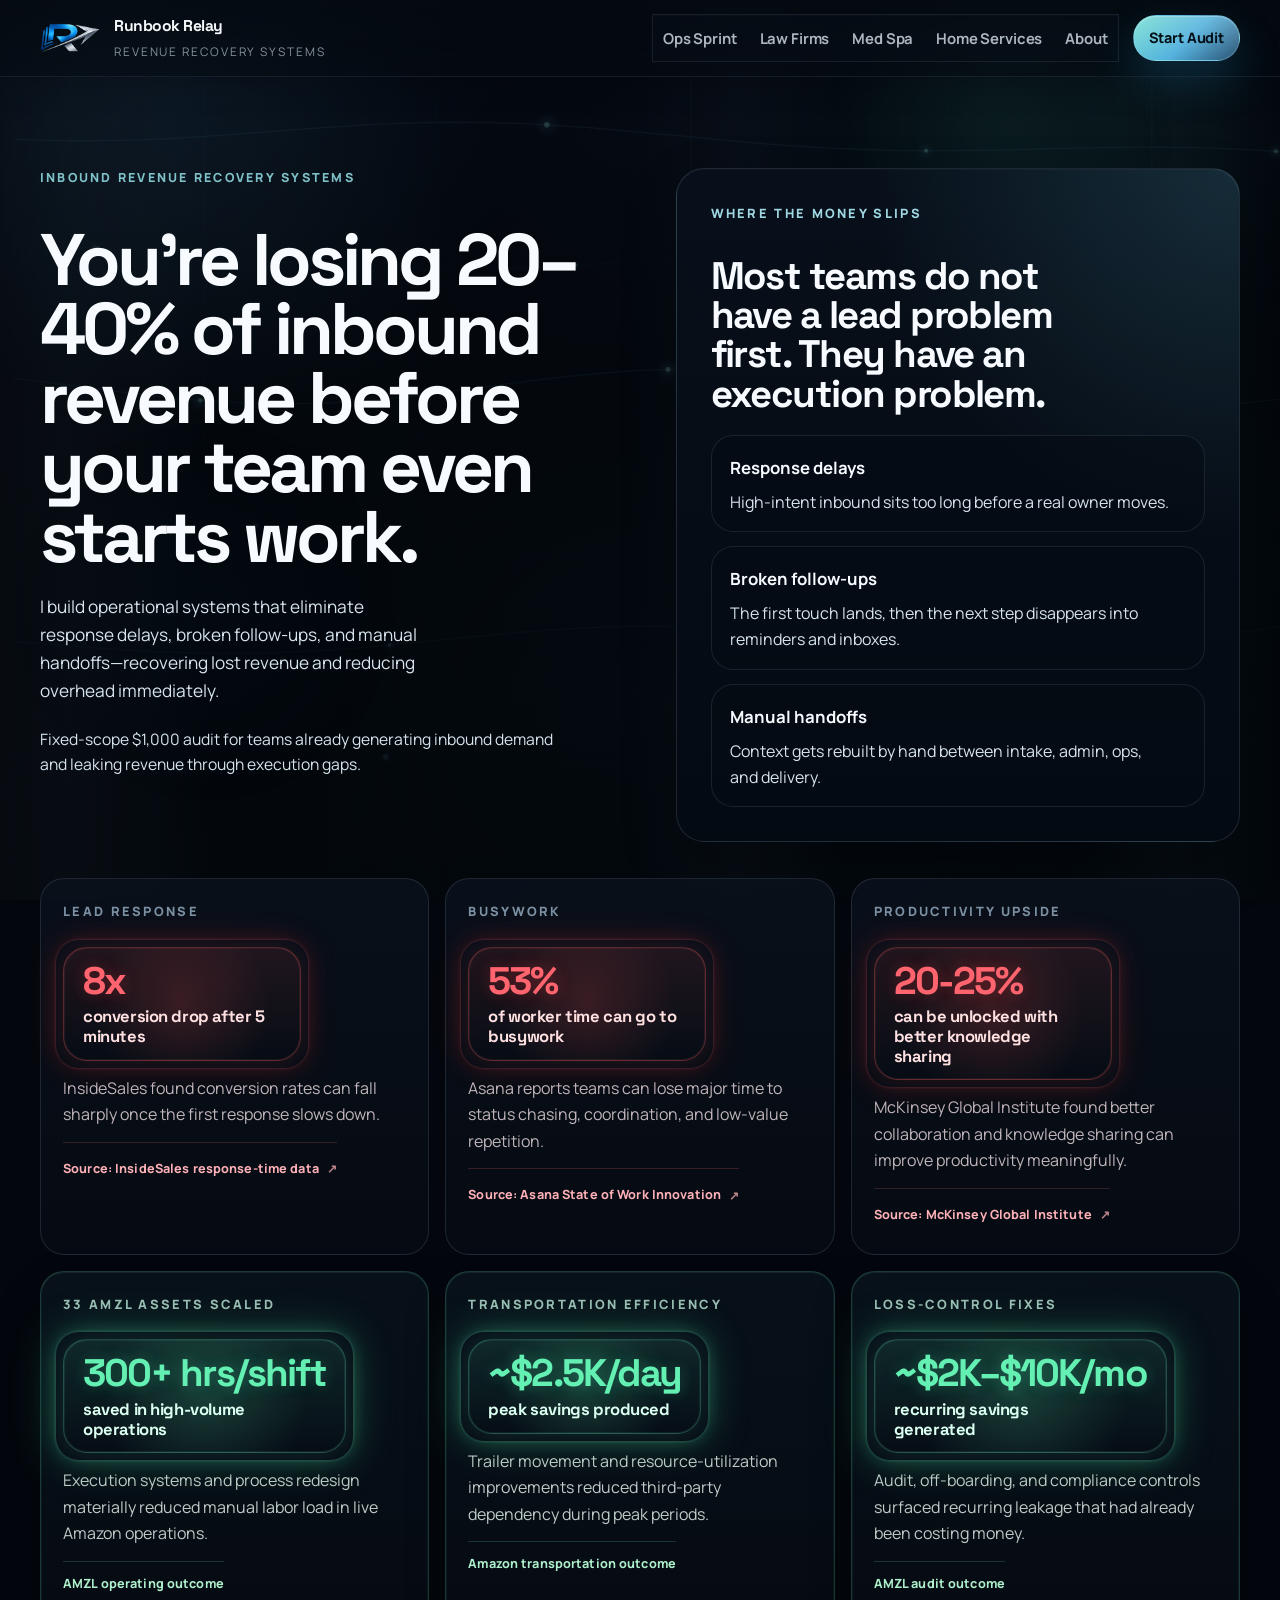
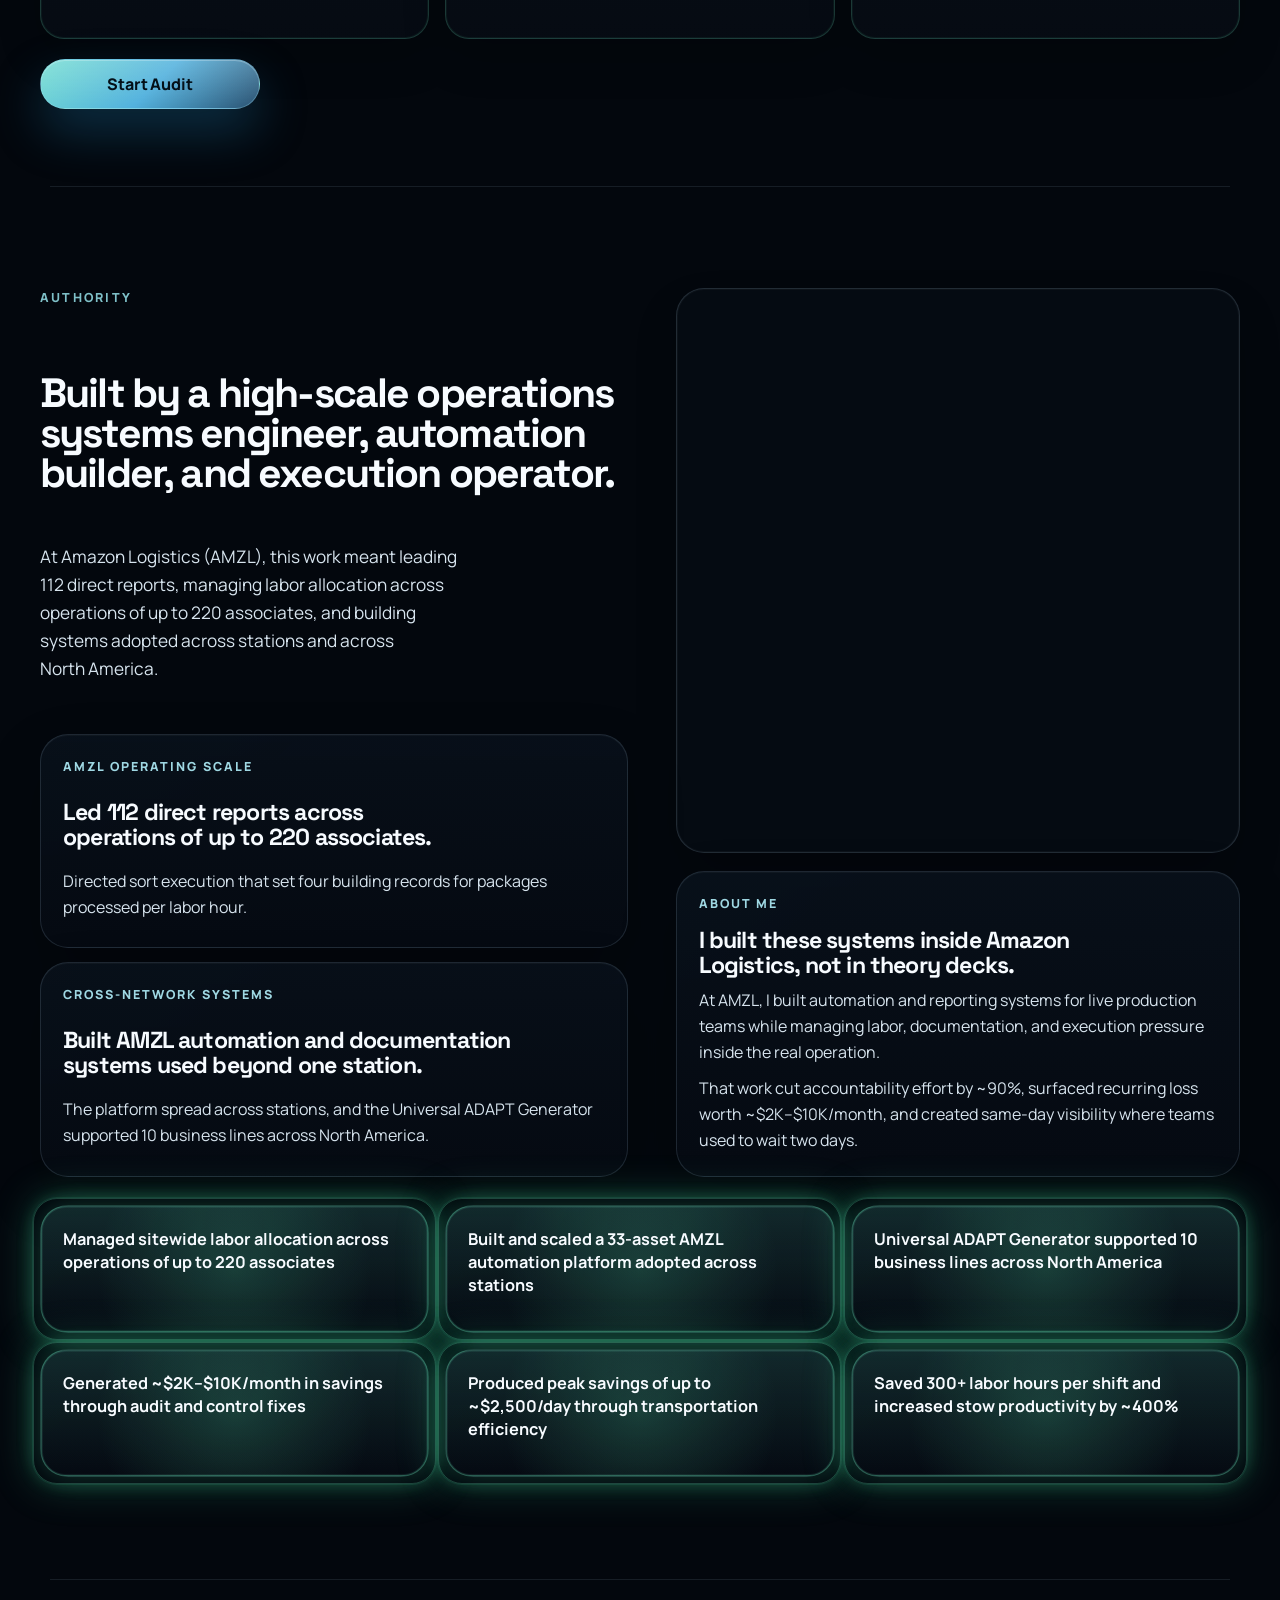
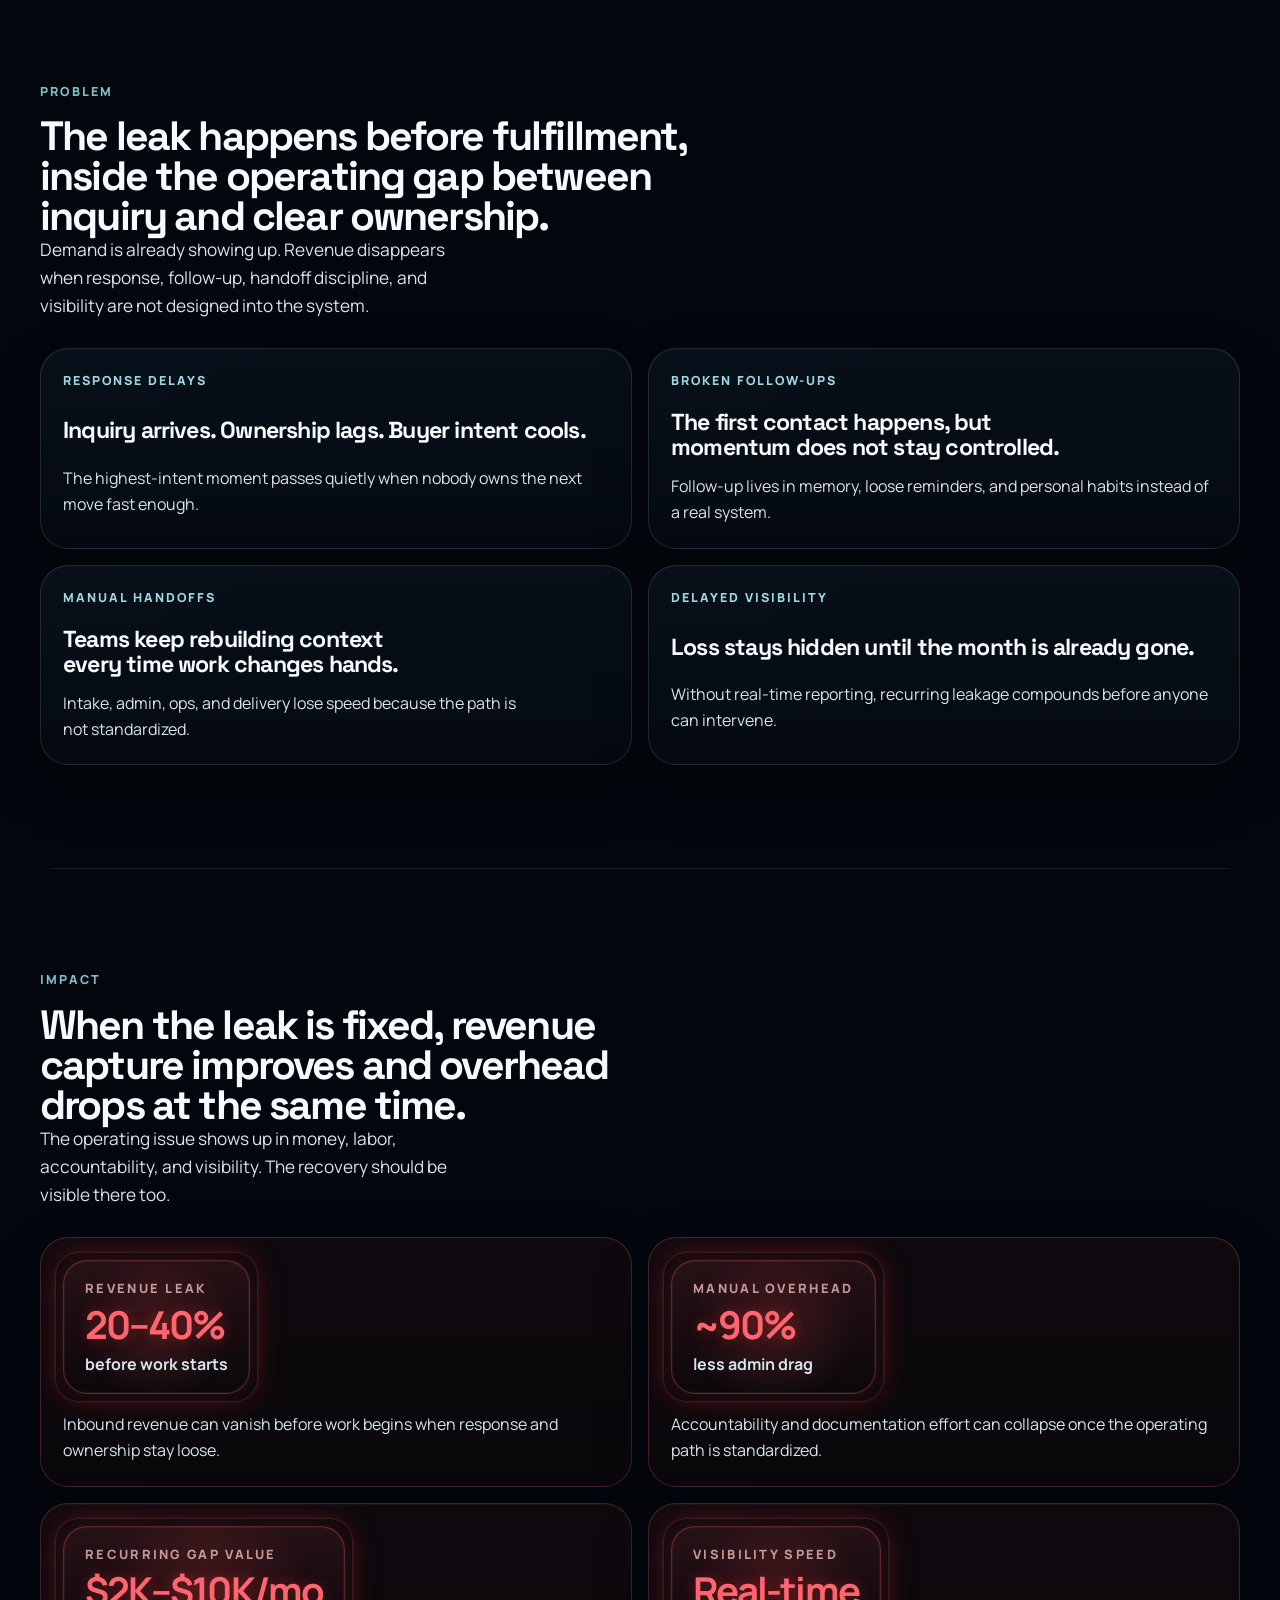
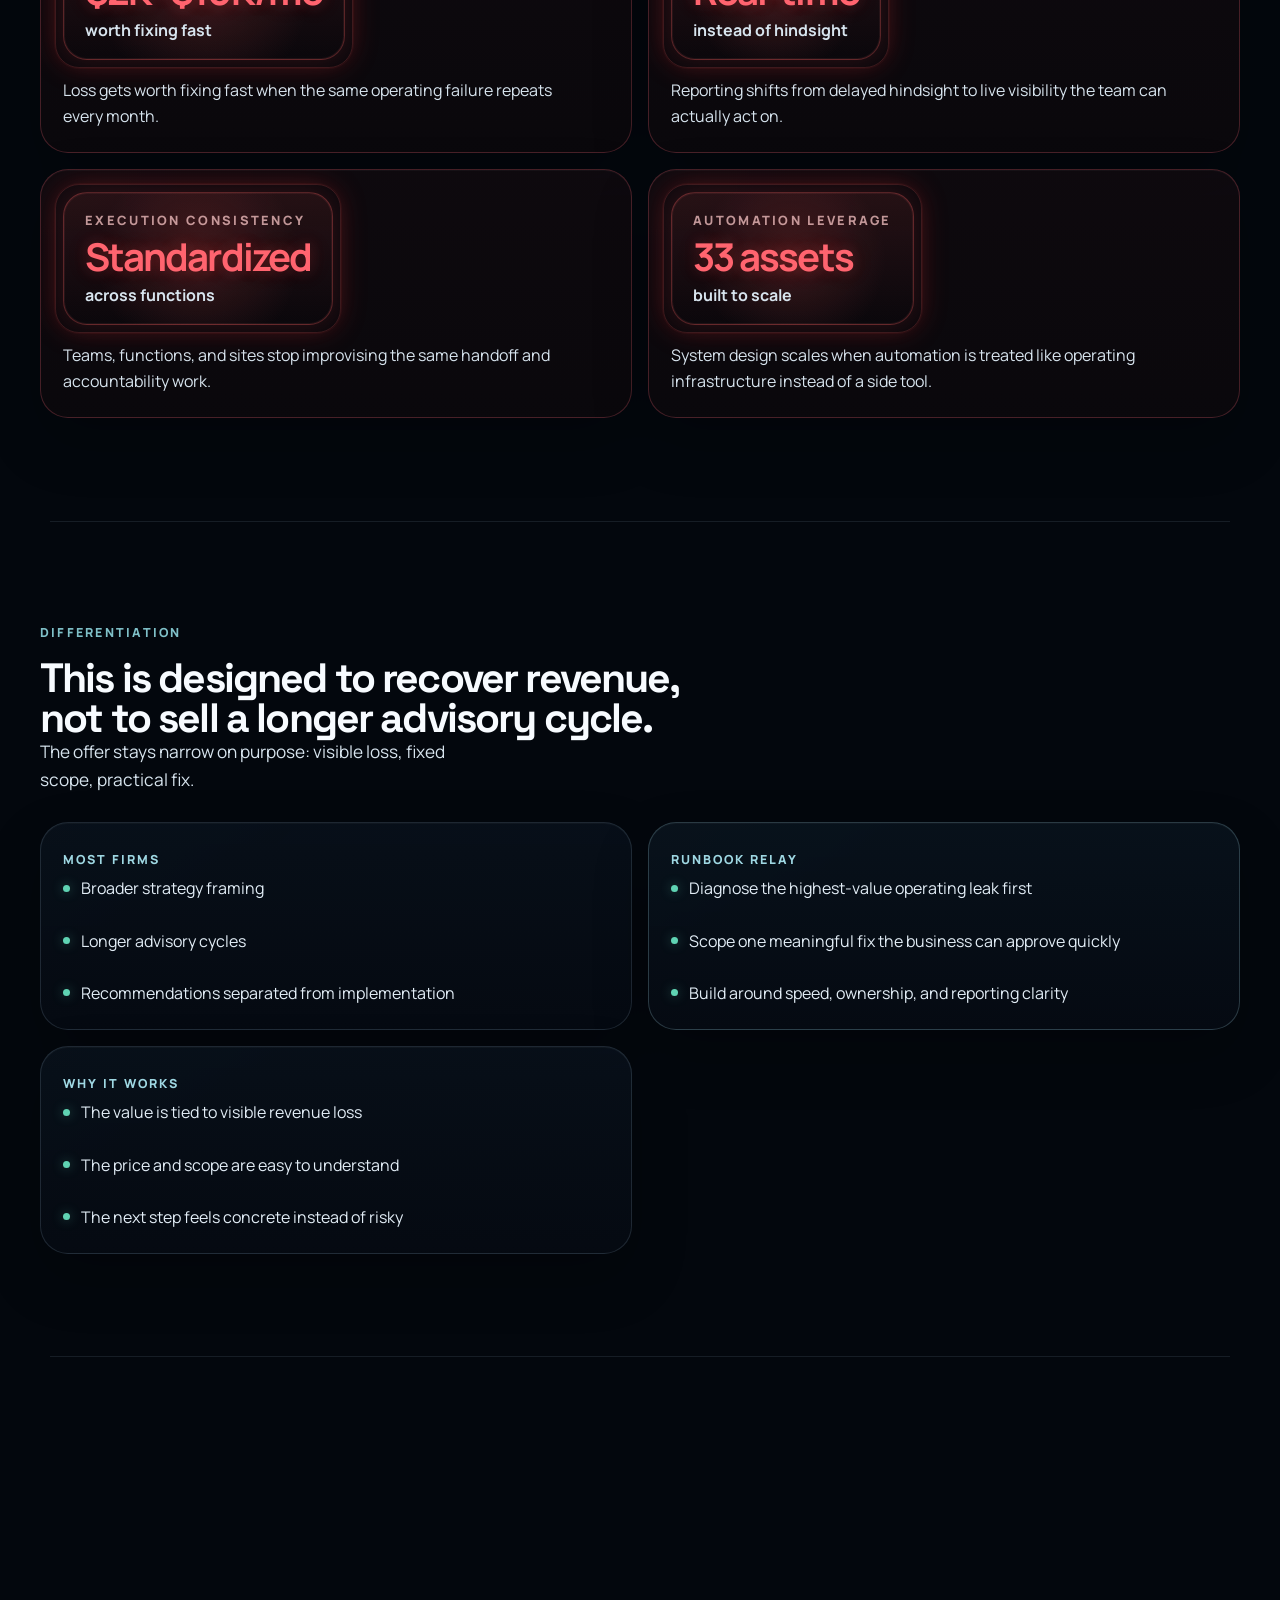
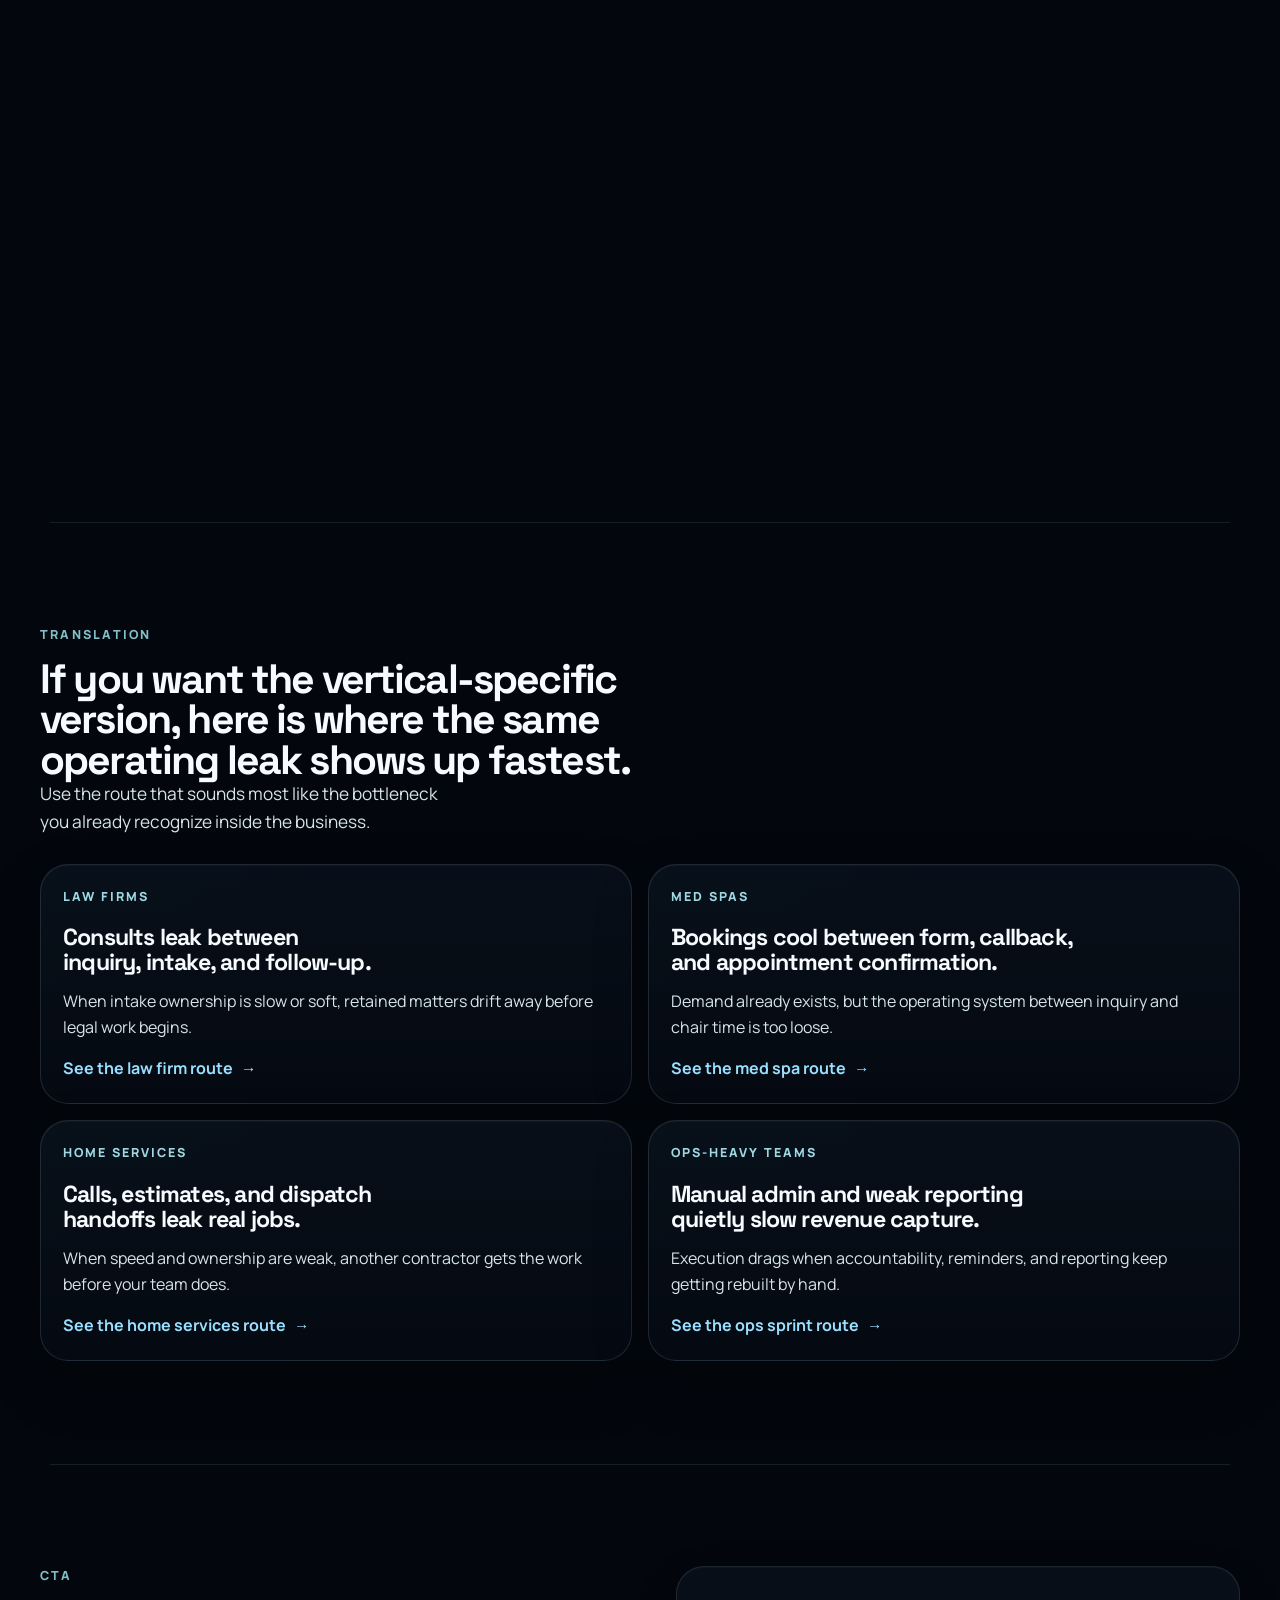
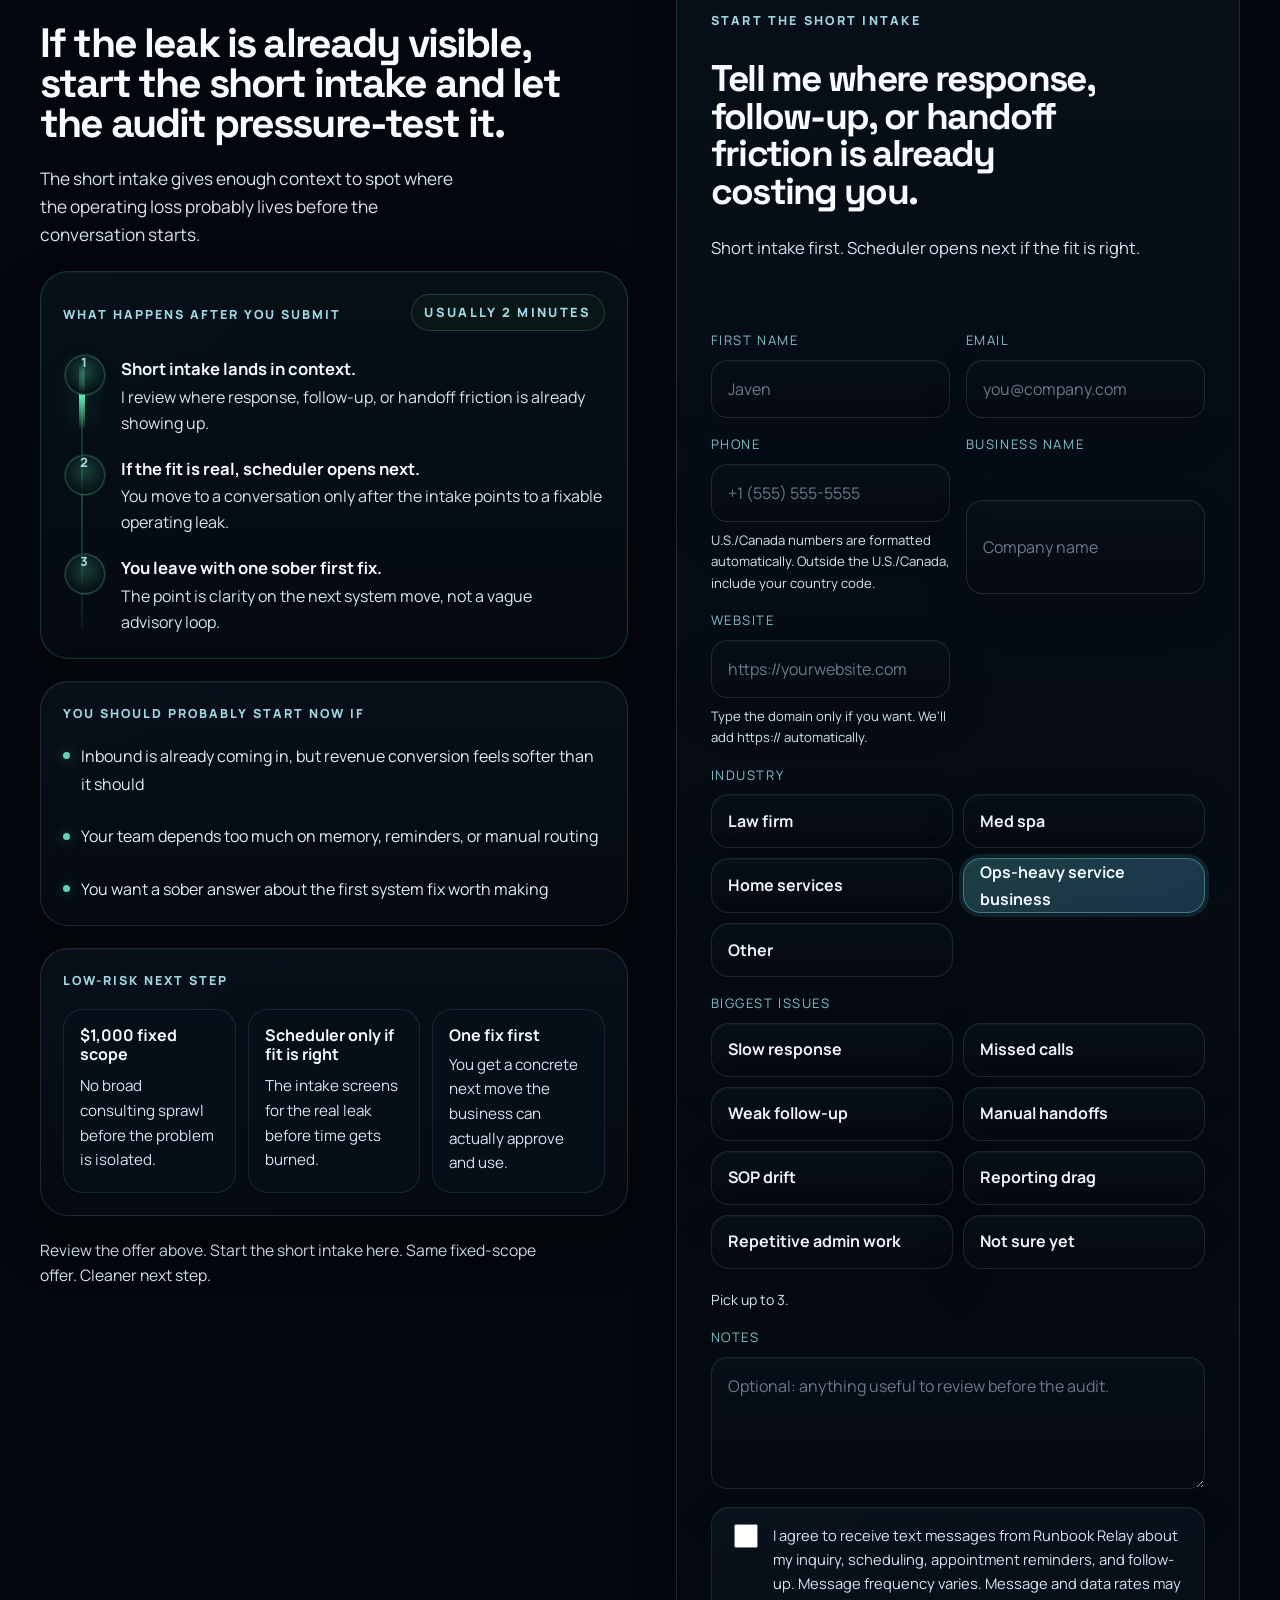
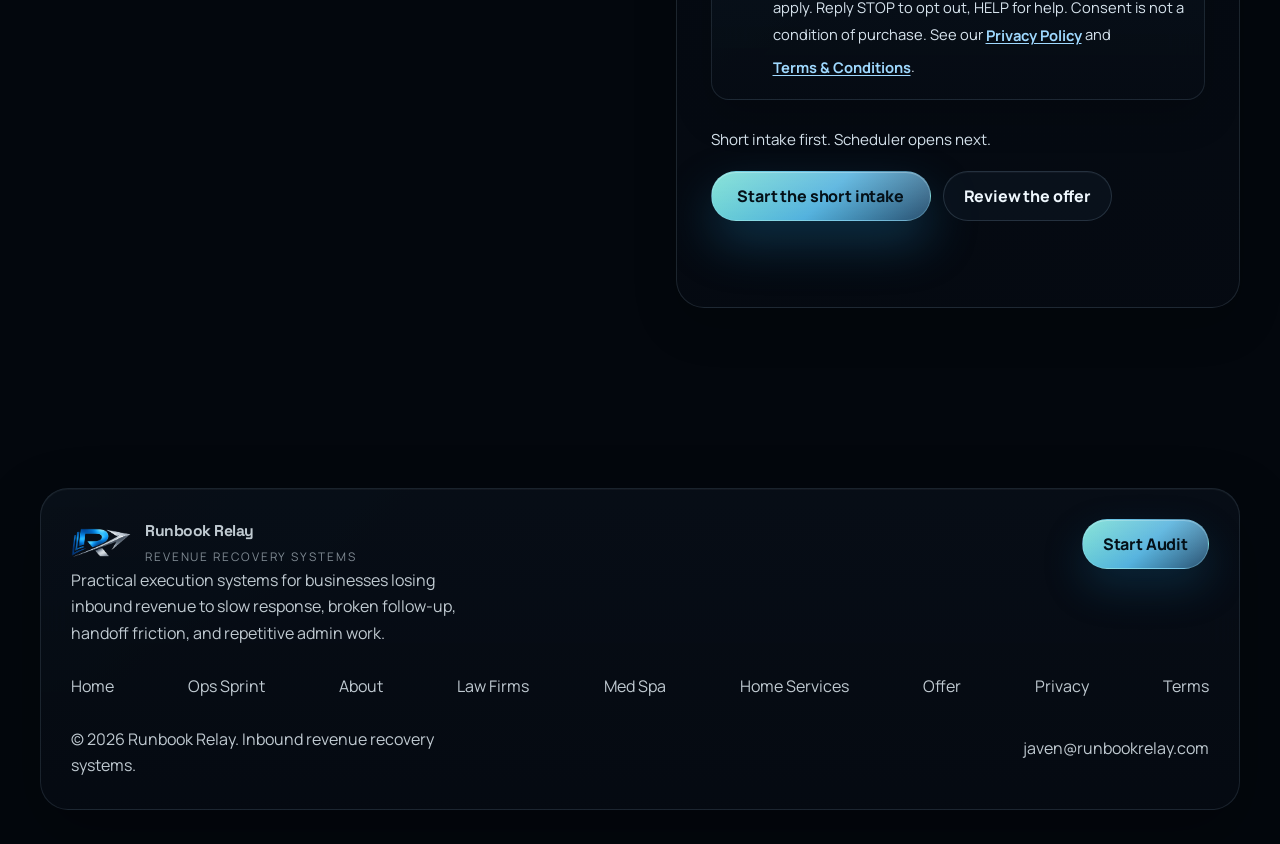
==== commit 0d1956ca: "sync hero proof pulses" ====
--- a/index.html
+++ b/index.html
@@ -48,7 +48,7 @@
       fetchpriority="high"
     />
     <link rel="canonical" href="https://runbookrelay.com/" />
-    <link rel="stylesheet" href="./assets/styles.css?v=20260413b" />
+    <link rel="stylesheet" href="./assets/styles.css?v=20260413c" />
     <script>
       window.RUNBOOK_RELAY_CONFIG = {
         siteUrl: "https://runbookrelay.com",
--- a/assets/styles.css
+++ b/assets/styles.css
@@ -5887,6 +5887,10 @@
   animation-delay: 1.52s;
 }
 
+.route-home .rr-home-stat-card:nth-child(4) .proof-stat-lockup::after {
+  animation-delay: 0s;
+}
+
 .route-home .rr-home-stat-card .proof-stat,
 .route-home .rr-home-stat-card .proof-emphasis {
   position: relative;
@@ -5981,7 +5985,7 @@
     0 0 0 1px rgba(73, 214, 158, 0.1),
     0 0 18px rgba(73, 214, 158, 0.16),
     0 0 42px rgba(73, 214, 158, 0.28);
-  animation: proofAlarmPulse 2.8s ease-out infinite;
+  animation: proofAlarmPulse 2.3s ease-out infinite;
 }
 
 .route-home .rr-home-stat-card.is-success:nth-child(5) .proof-stat-lockup::after {
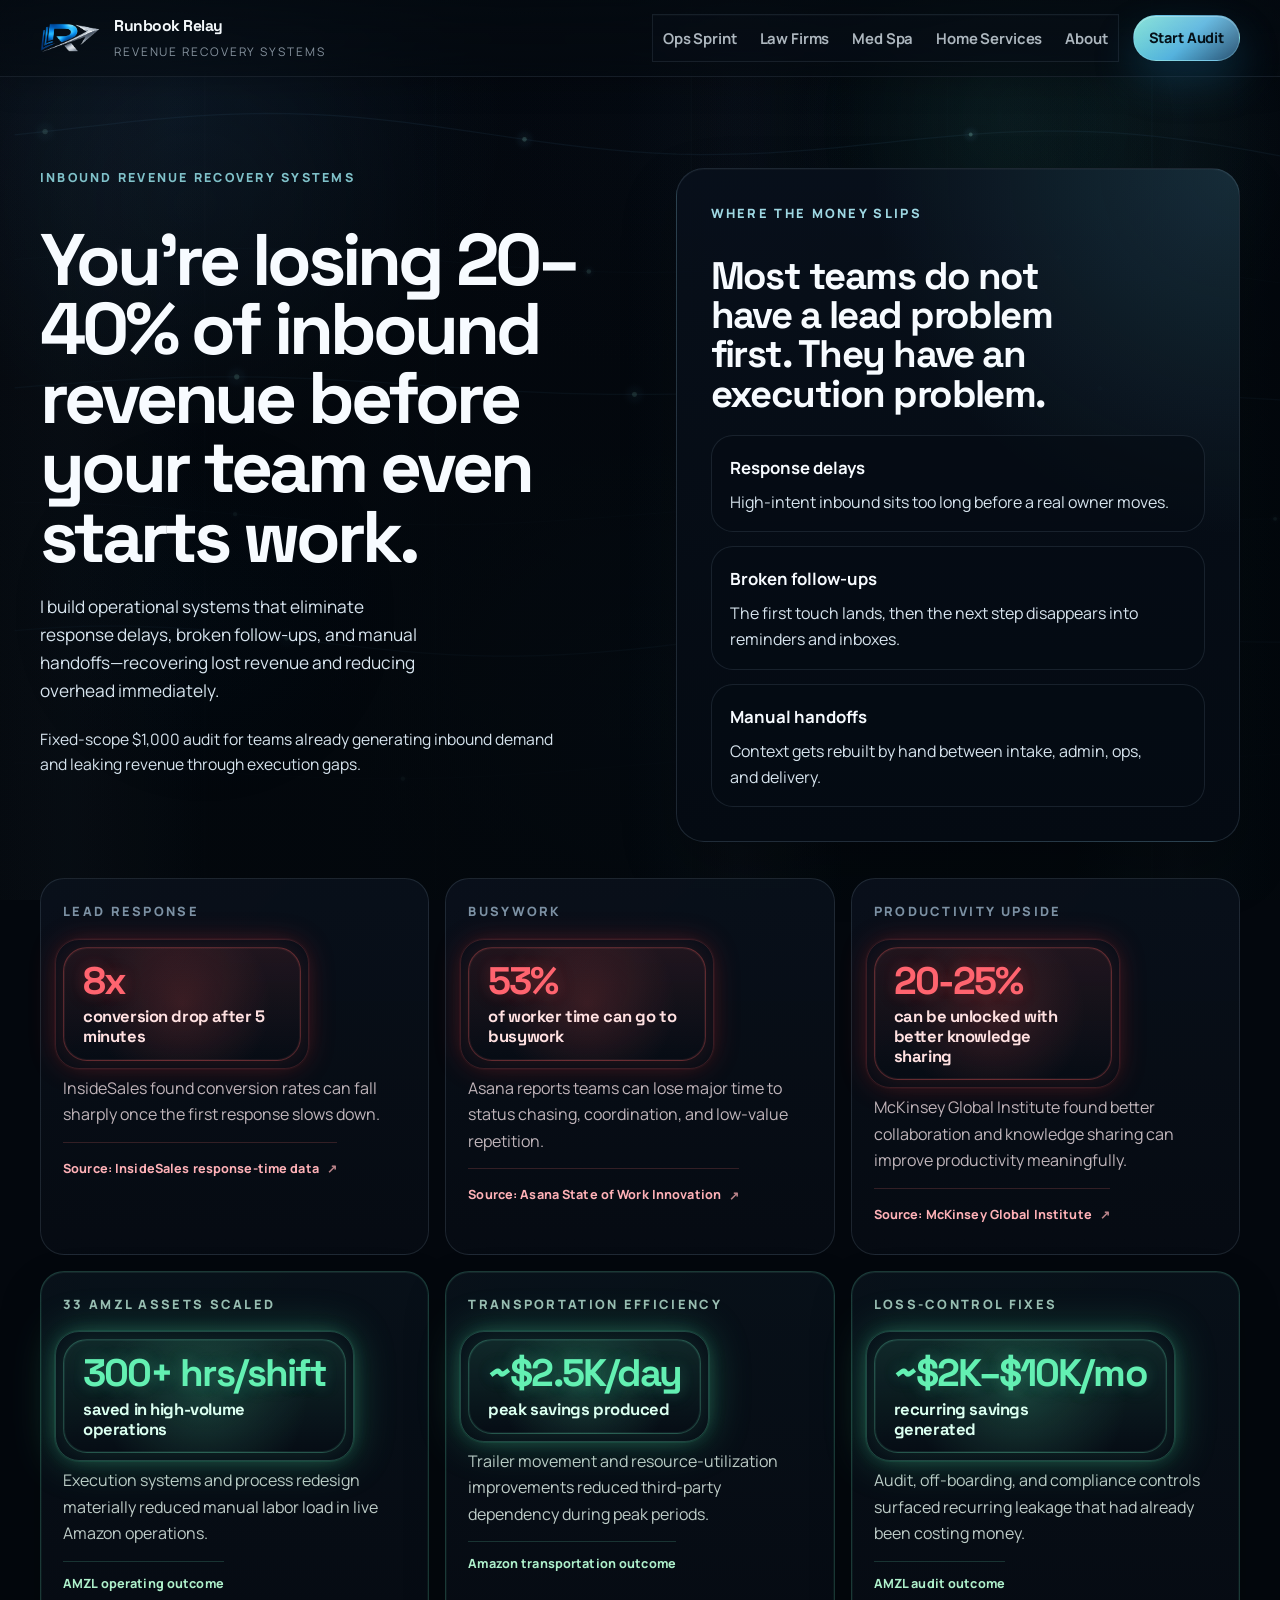
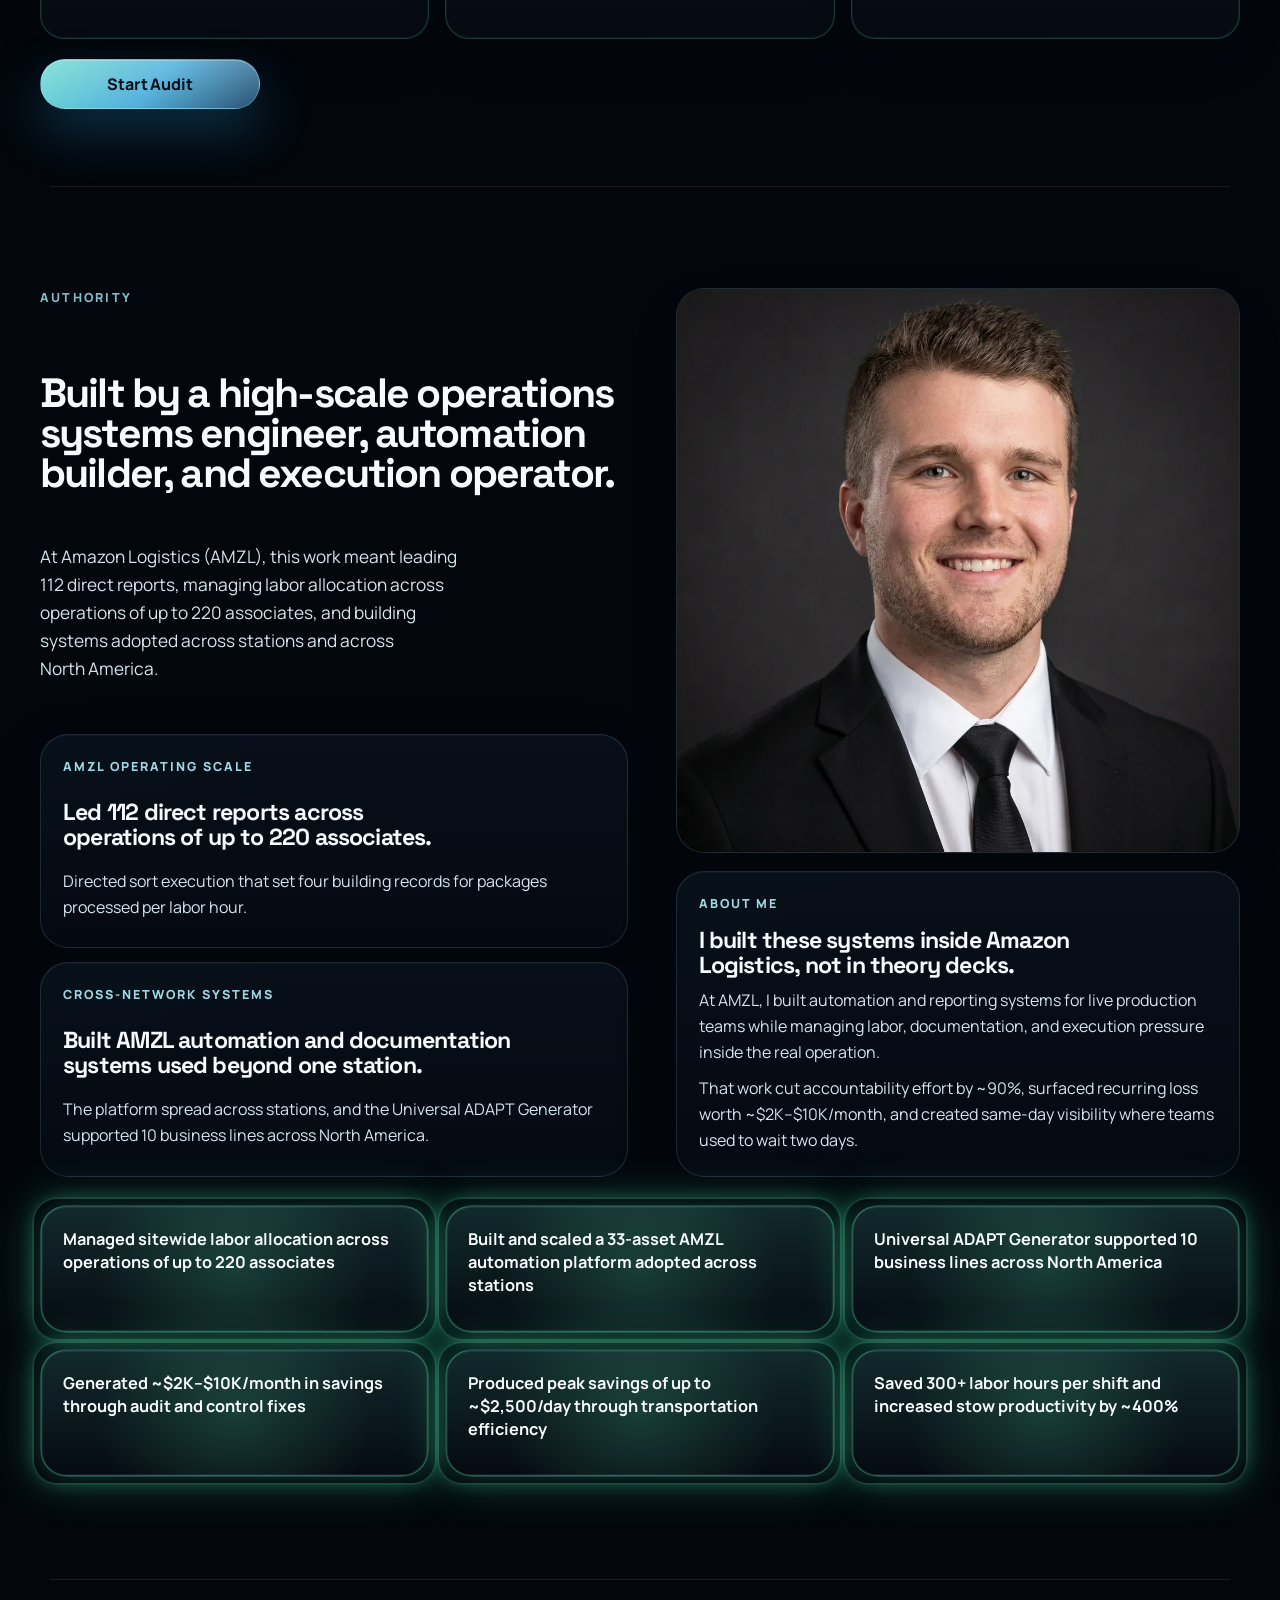
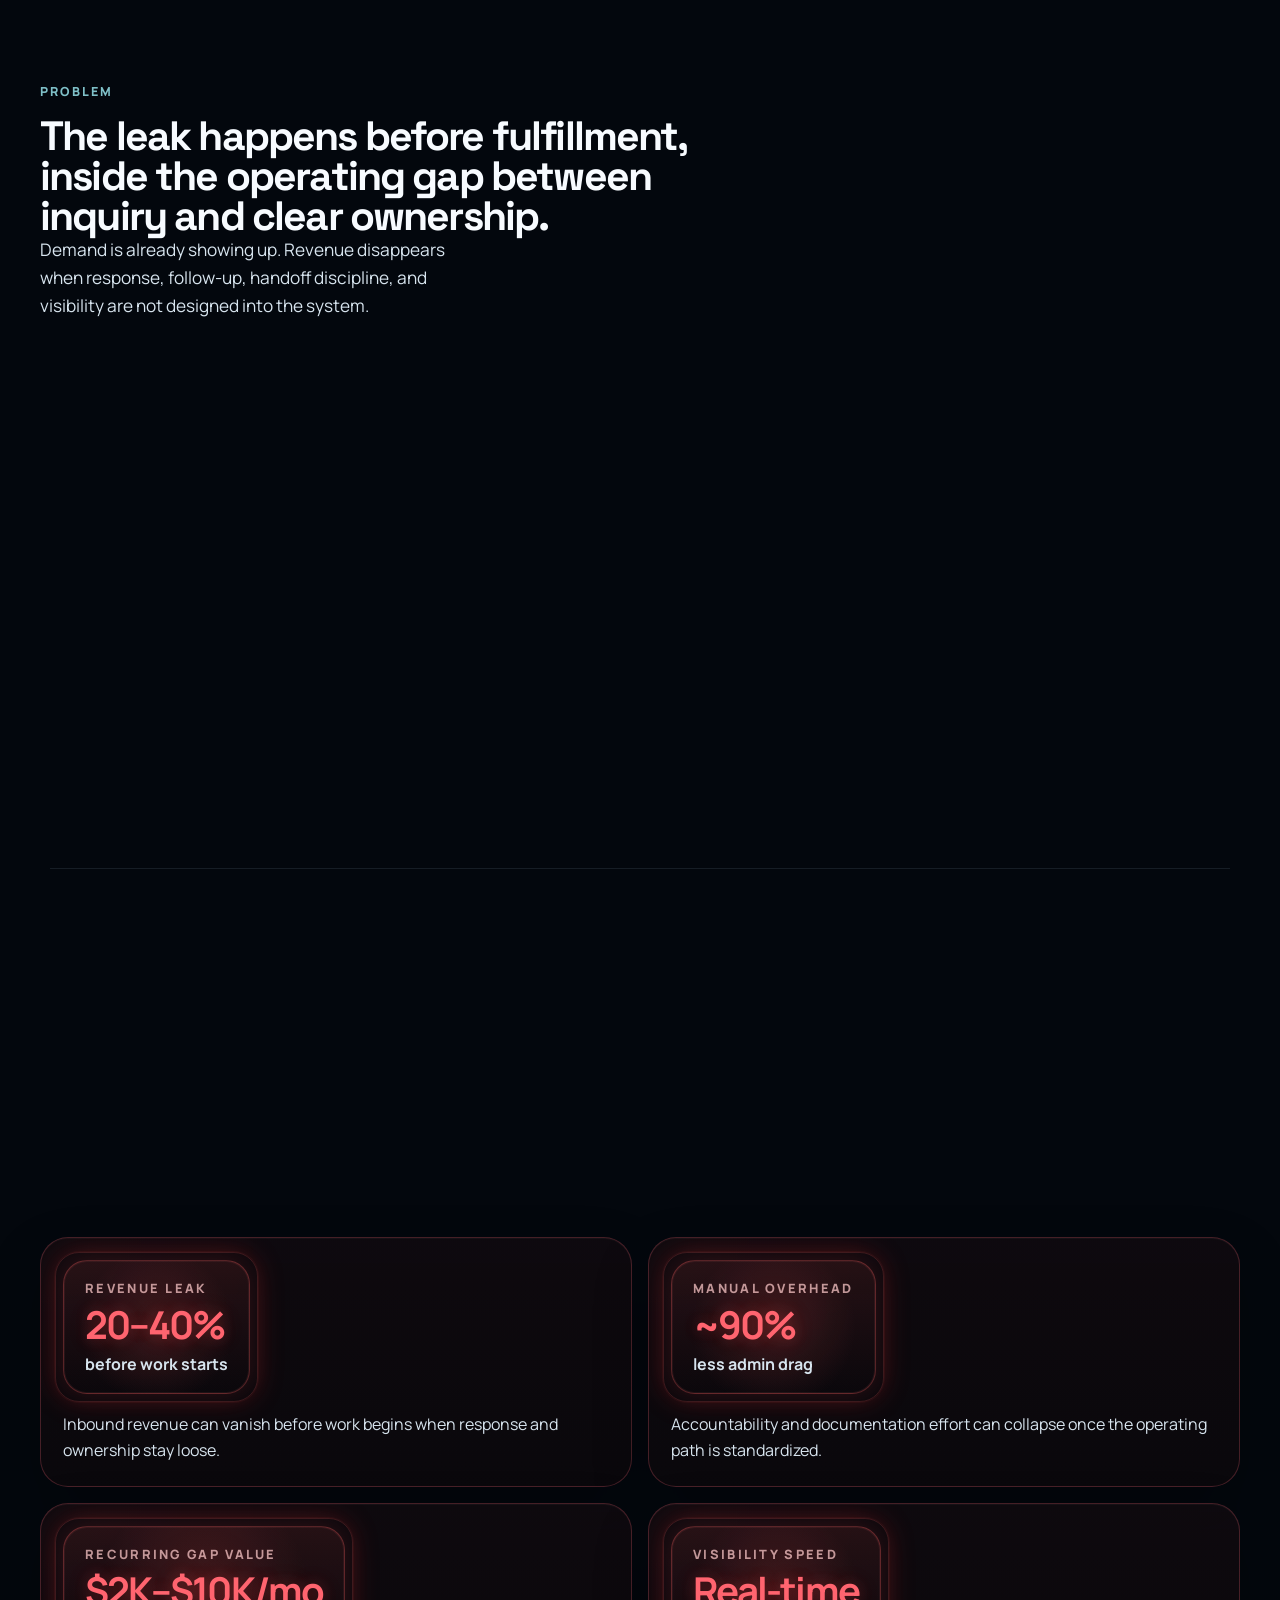
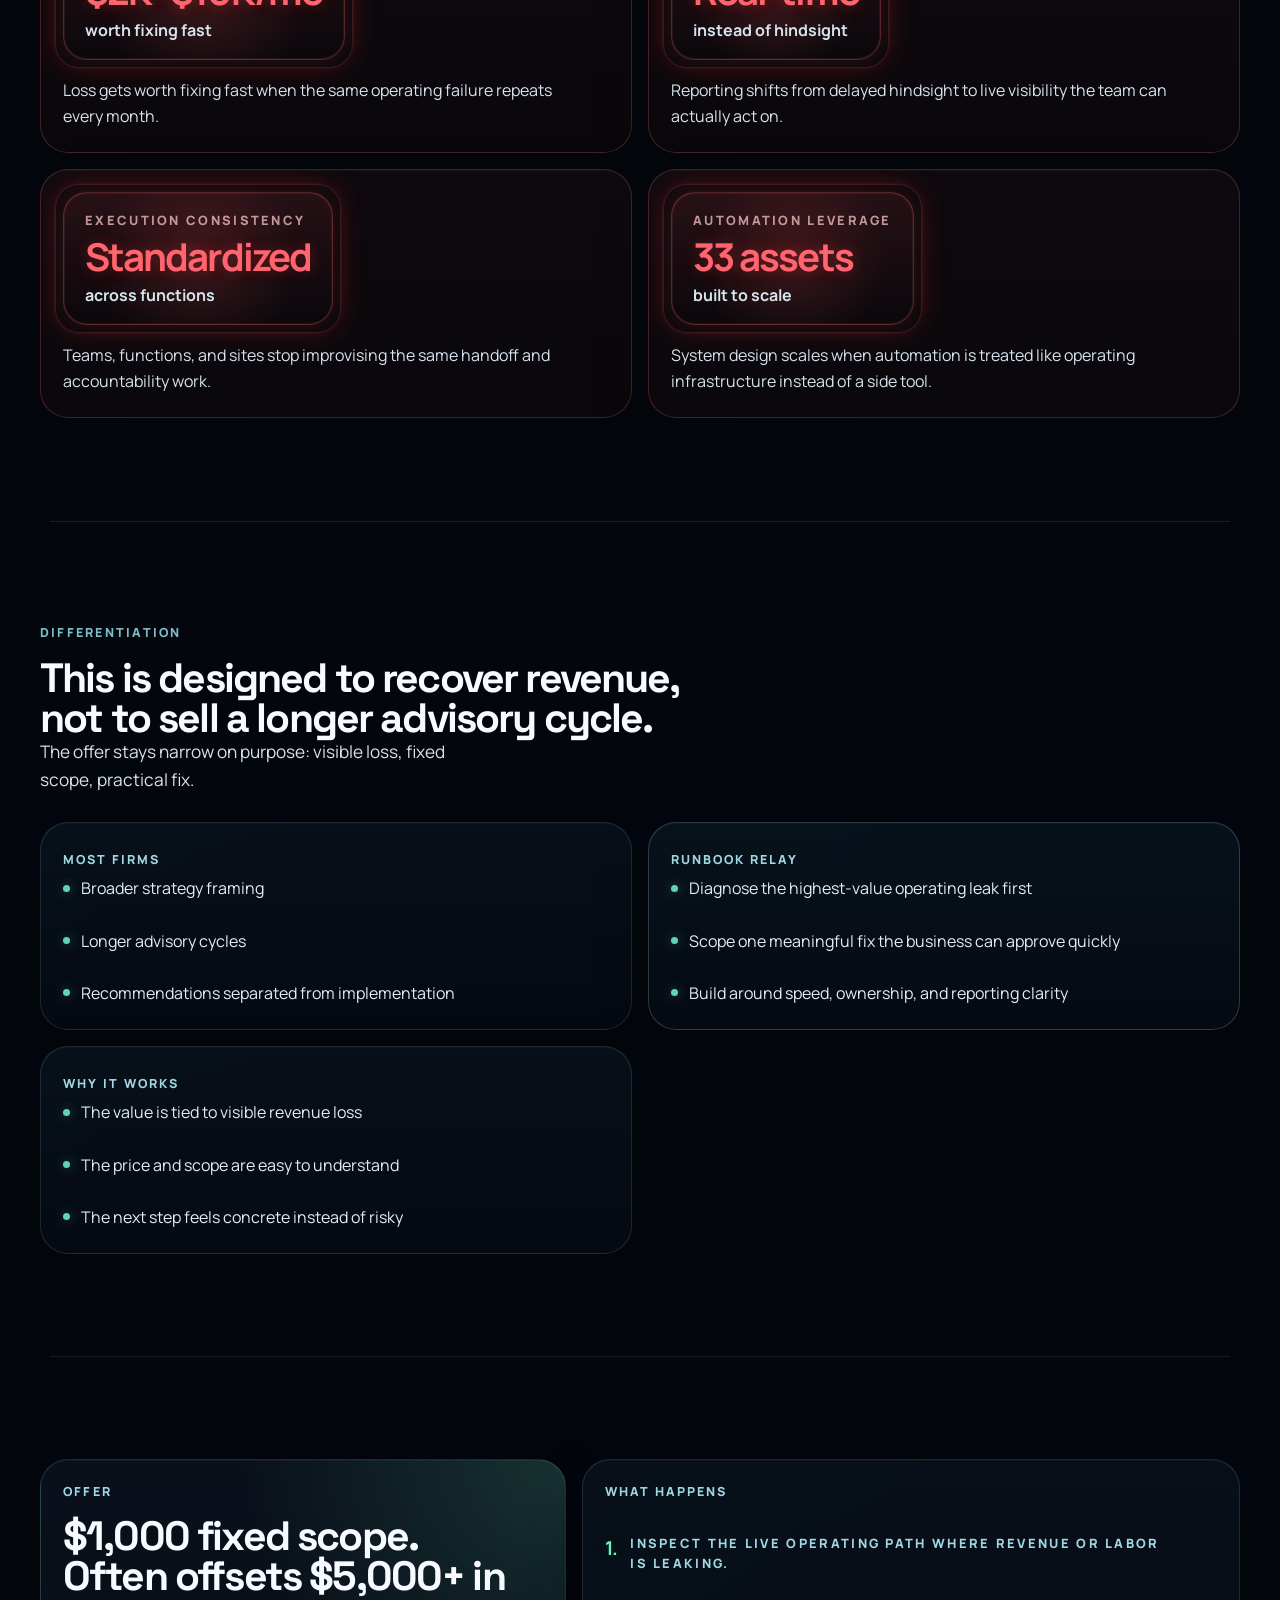
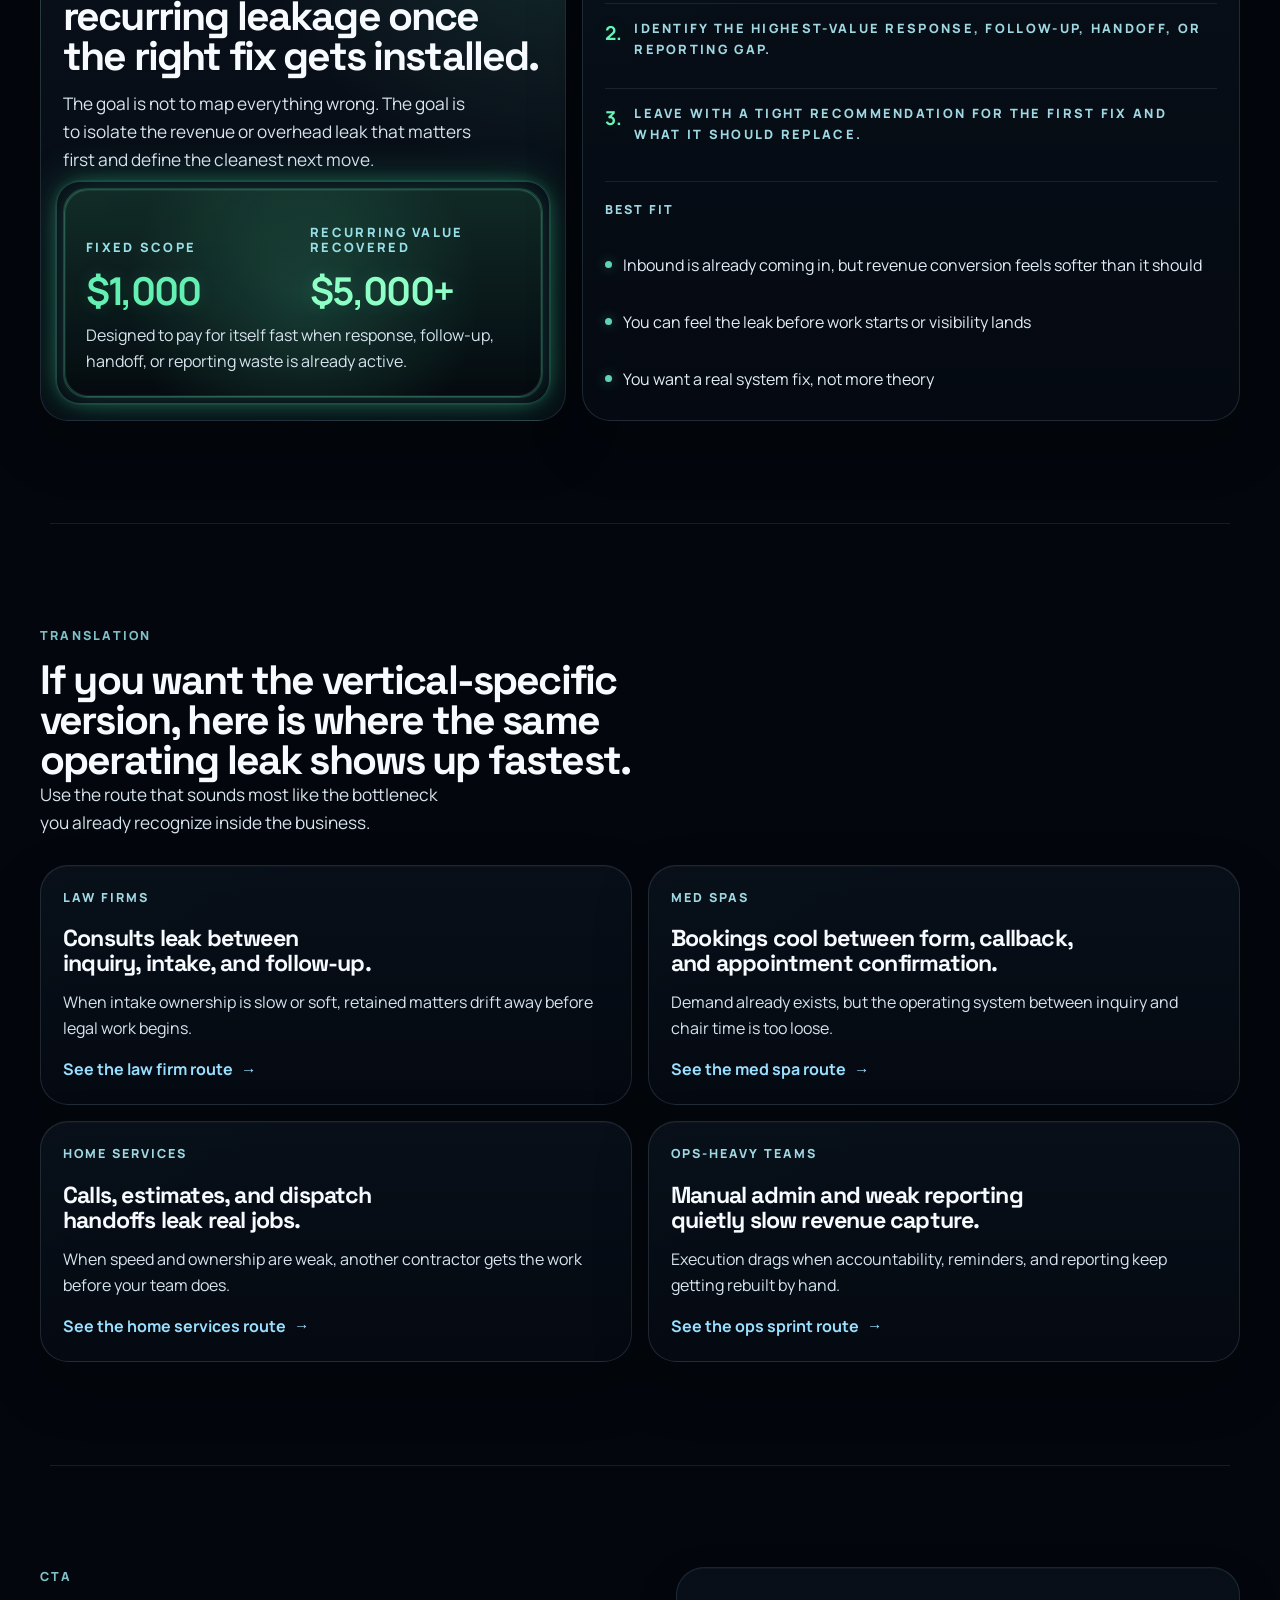
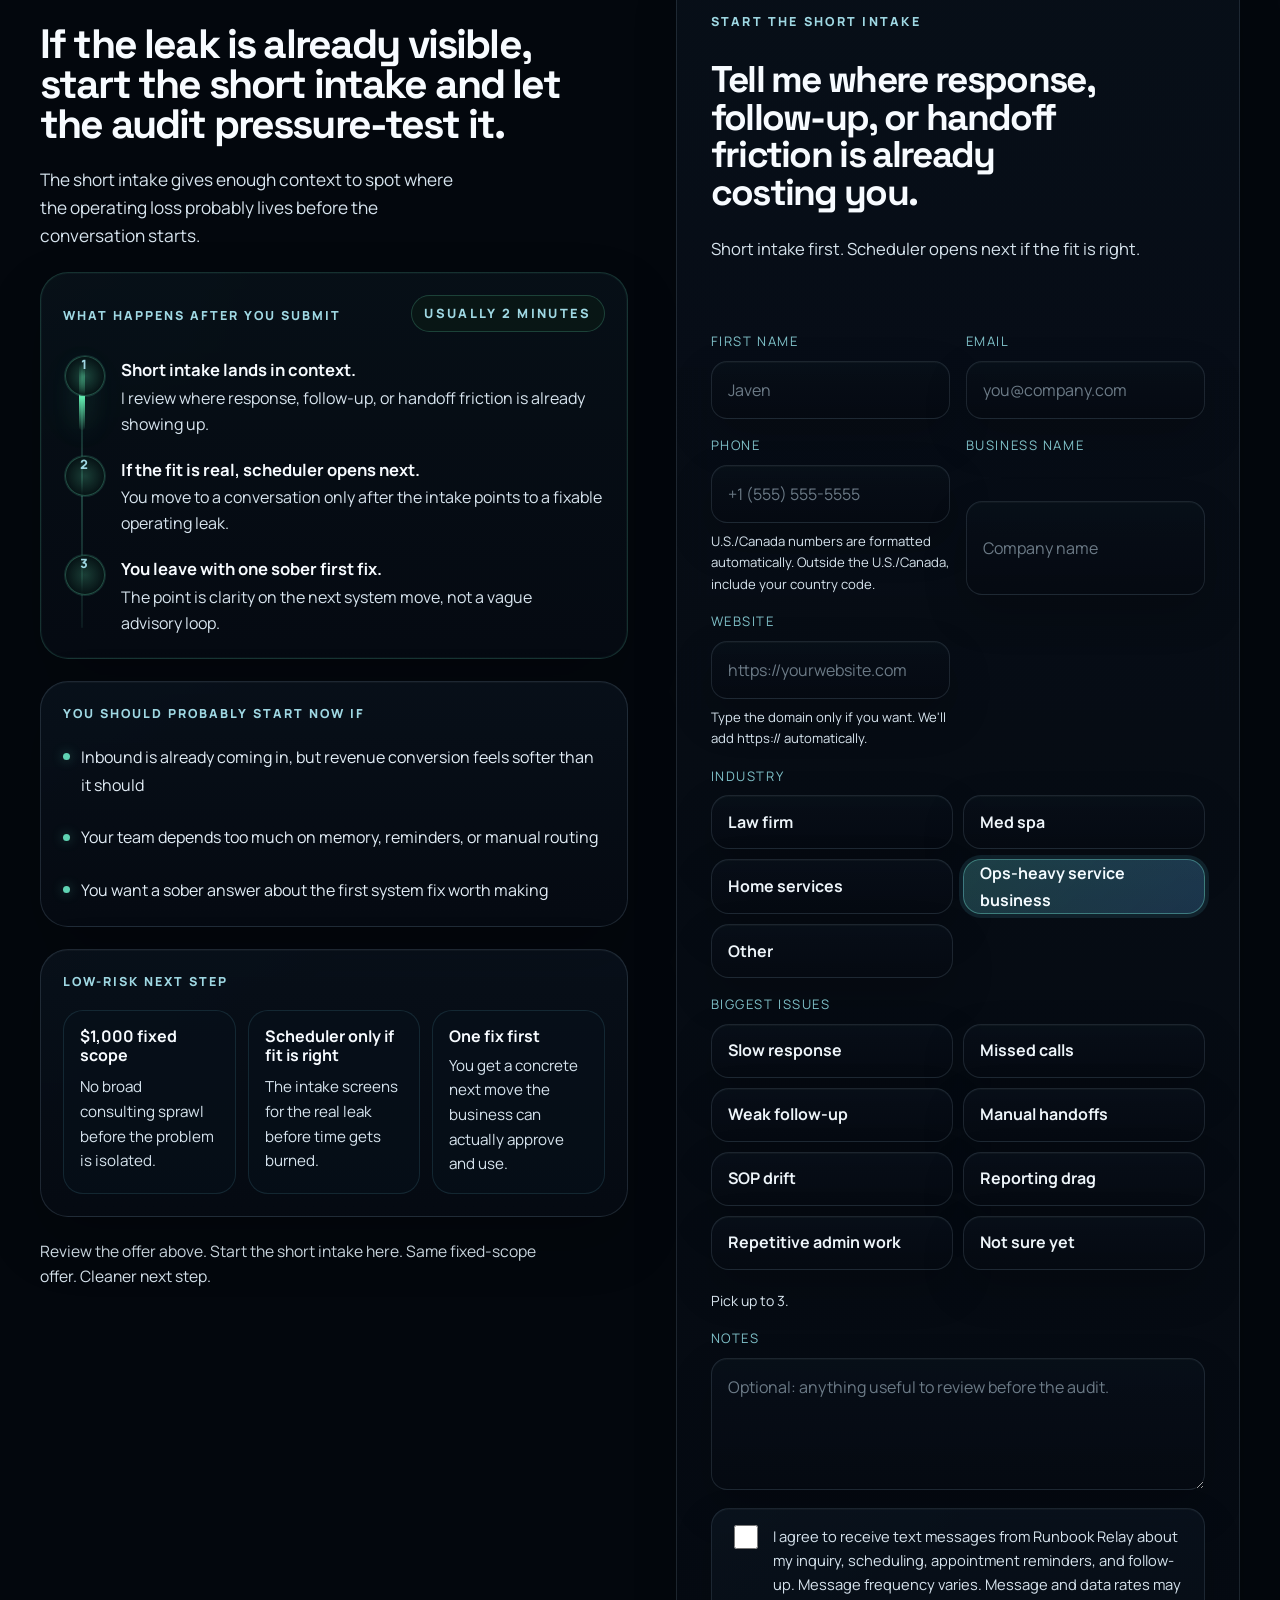
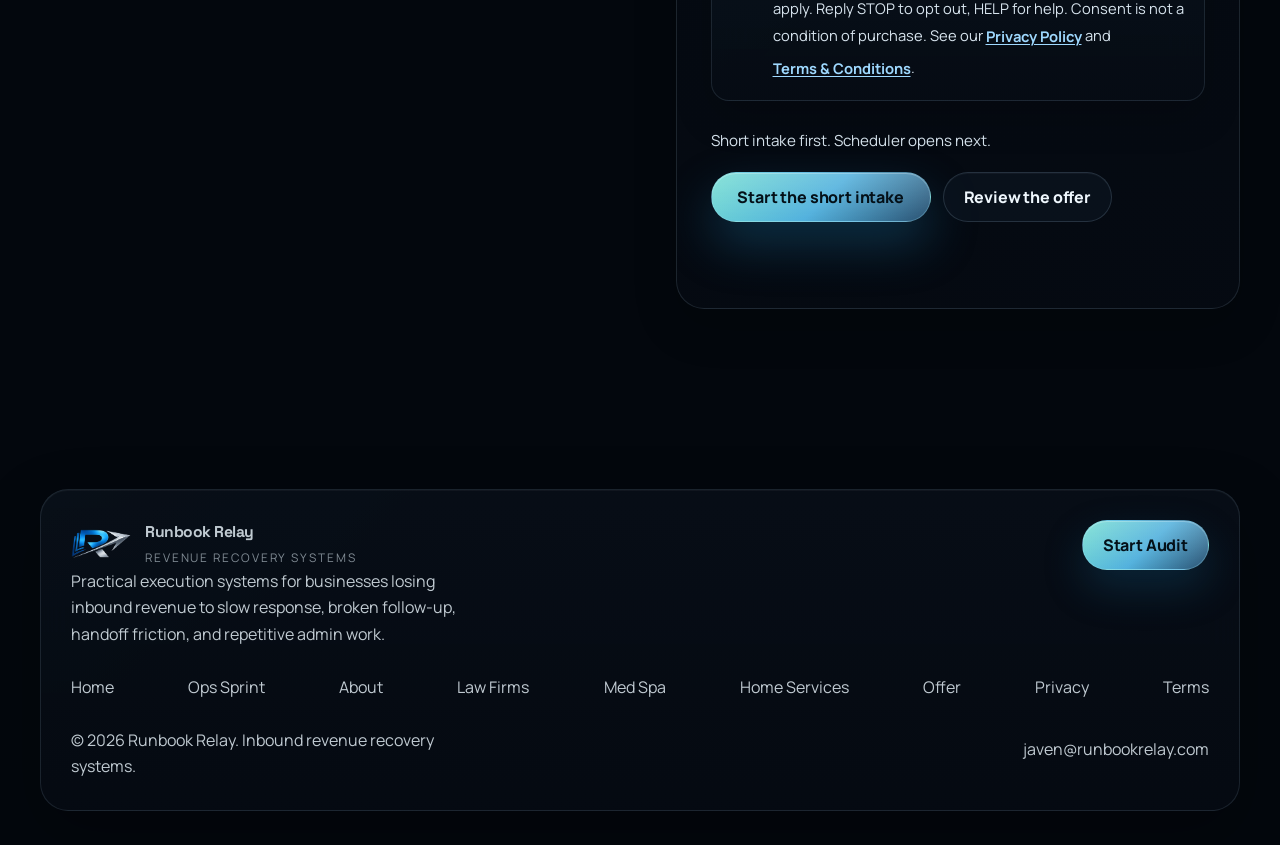
==== commit 488d3ed6: "align cta markers and offer metrics" ====
--- a/index.html
+++ b/index.html
@@ -48,7 +48,7 @@
       fetchpriority="high"
     />
     <link rel="canonical" href="https://runbookrelay.com/" />
-    <link rel="stylesheet" href="./assets/styles.css?v=20260413c" />
+    <link rel="stylesheet" href="./assets/styles.css?v=20260413e" />
     <script>
       window.RUNBOOK_RELAY_CONFIG = {
         siteUrl: "https://runbookrelay.com",
--- a/assets/styles.css
+++ b/assets/styles.css
@@ -6303,6 +6303,7 @@
 .route-home .rr-home-offer-price {
   display: grid;
   grid-template-columns: repeat(2, minmax(0, 1fr));
+  align-items: start;
   gap: 14px;
   padding: 22px;
   position: relative;
@@ -6320,6 +6321,7 @@
 
 .route-home .rr-home-offer-metric {
   display: grid;
+  grid-template-rows: minmax(2.7rem, auto) auto;
   gap: 8px;
   align-content: start;
   position: relative;
@@ -6327,6 +6329,10 @@
 }
 
 .route-home .rr-home-offer-metric span {
+  display: flex;
+  align-items: flex-end;
+  min-height: 2.7rem;
+  line-height: 1.14;
   color: #98dfe8;
 }
 
@@ -6496,17 +6502,17 @@
 .route-home .rr-home-cta-step-marker {
   position: relative;
   z-index: 1;
-  display: flex;
-  align-items: center;
-  justify-content: center;
+  display: grid;
+  place-items: center;
   width: 40px;
   height: 40px;
+  padding: 1px 0 0;
   border-radius: 999px;
   border: 1px solid rgba(102, 225, 182, 0.28);
   background:
-    radial-gradient(circle at 50% 40%, rgba(99, 240, 178, 0.22), rgba(7, 20, 22, 0.96) 70%);
+    radial-gradient(circle at 50% 50%, rgba(99, 240, 178, 0.22), rgba(7, 20, 22, 0.96) 70%);
   color: #dffaf0;
-  font-size: 0.95rem;
+  font-size: 0.92rem;
   line-height: 1;
   font-weight: 900;
   text-align: center;
@@ -6770,6 +6776,14 @@
     grid-template-columns: 1fr;
   }
 
+  .route-home .rr-home-offer-metric {
+    grid-template-rows: auto auto;
+  }
+
+  .route-home .rr-home-offer-metric span {
+    min-height: 0;
+  }
+
   .route-home .rr-home-cta-path,
   .route-home .rr-home-cta-reassurance {
     padding: 20px;
